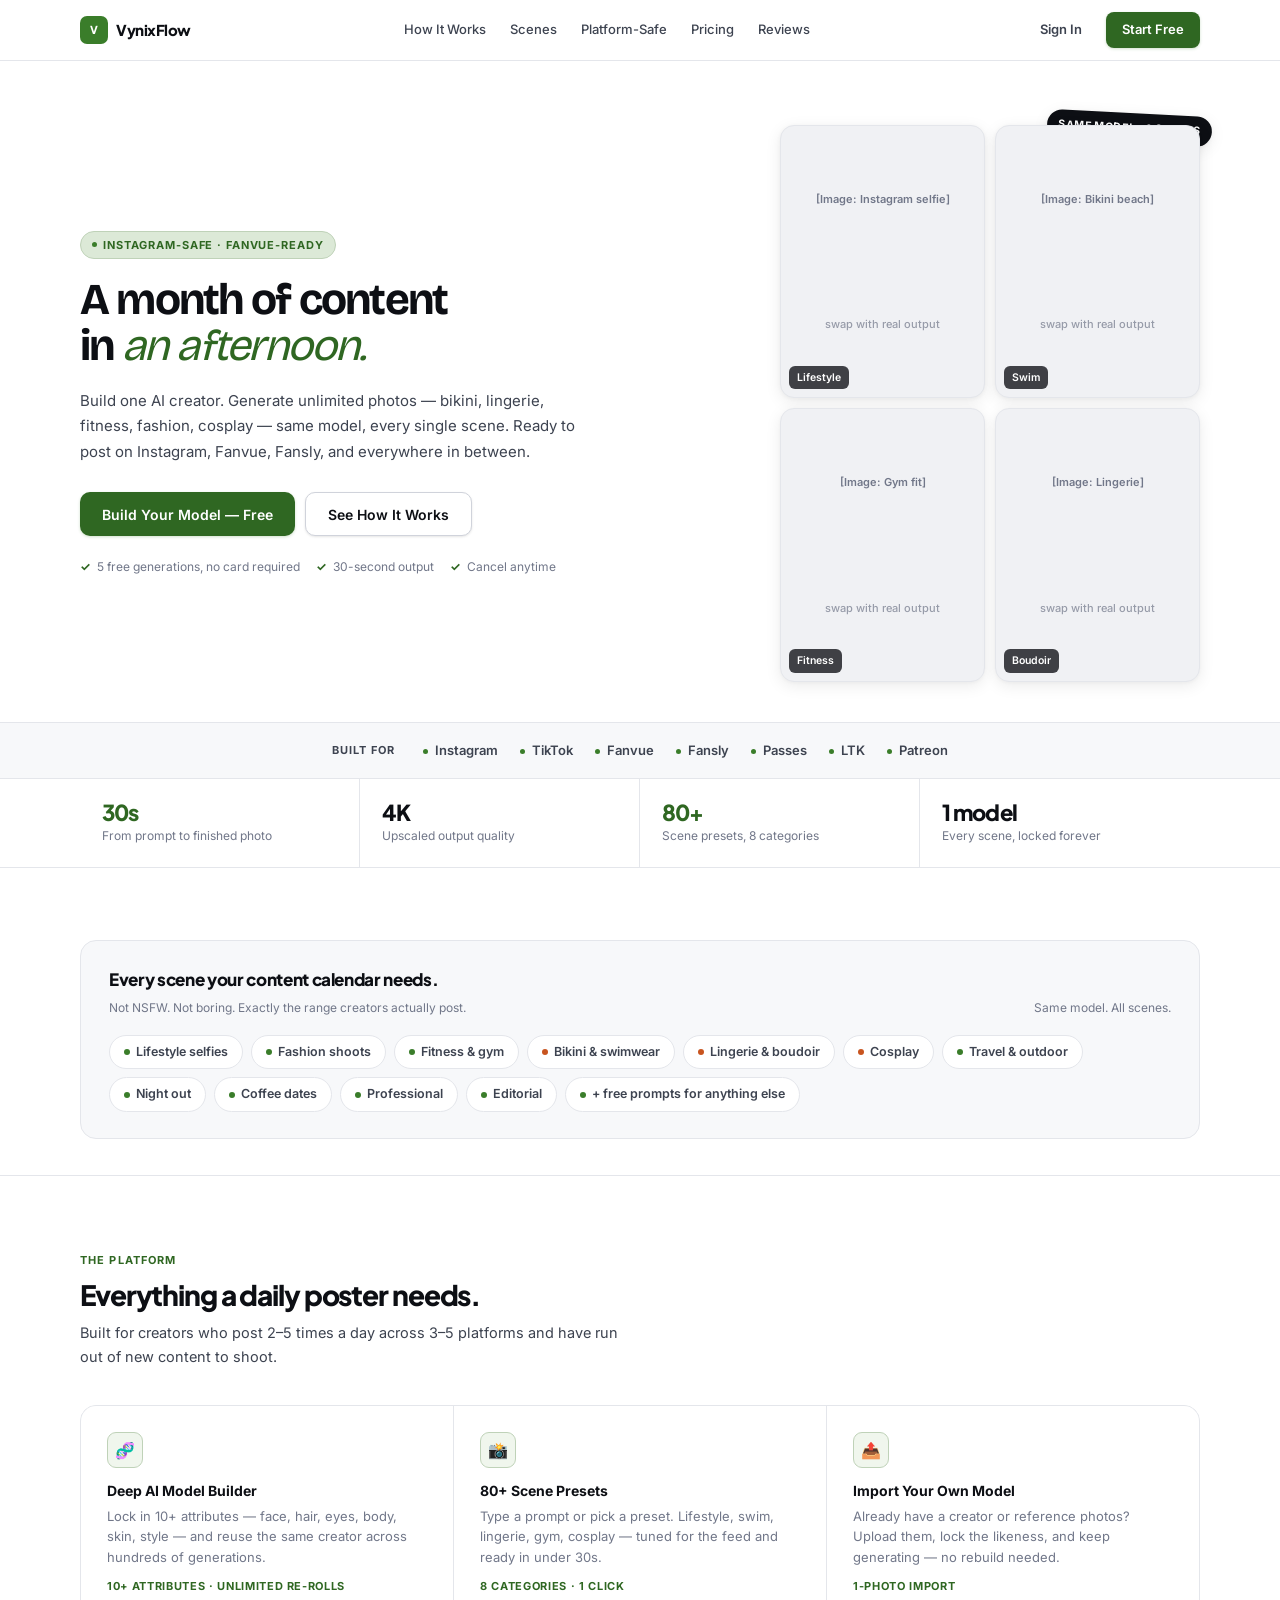
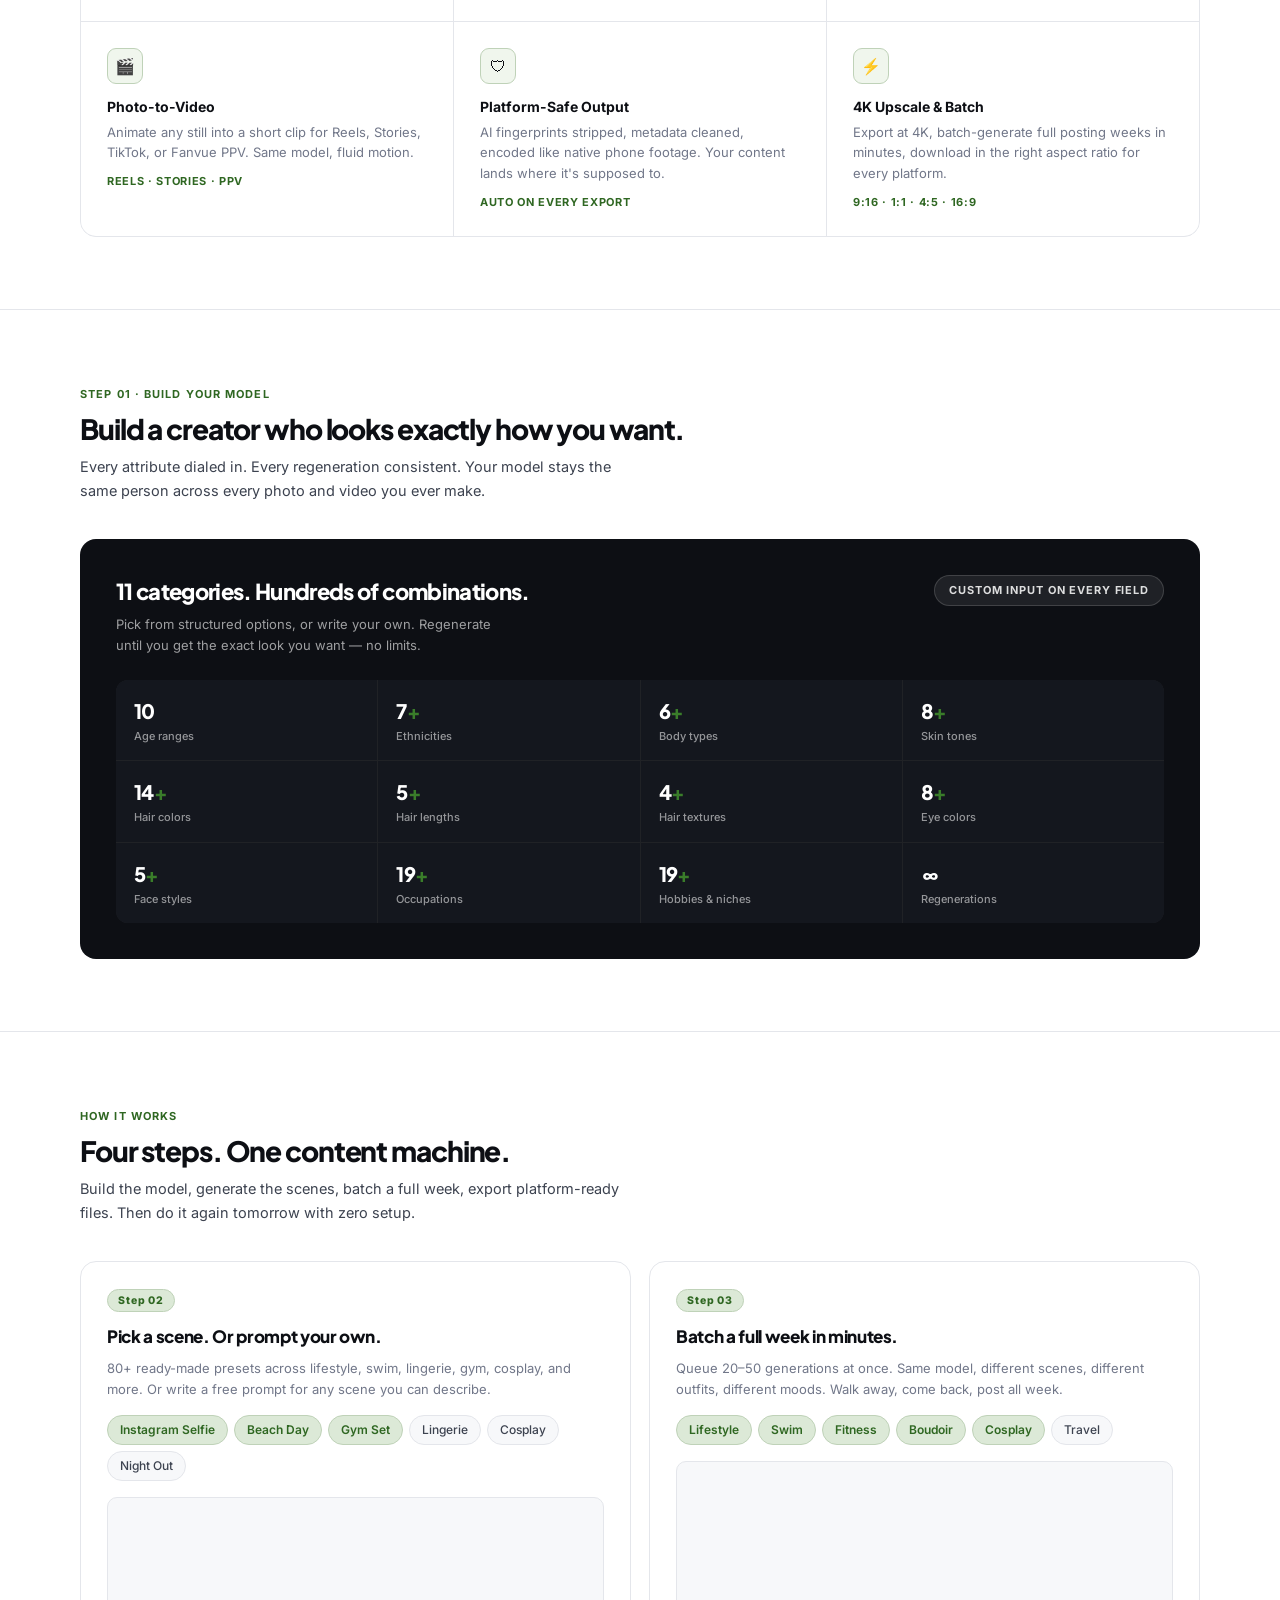
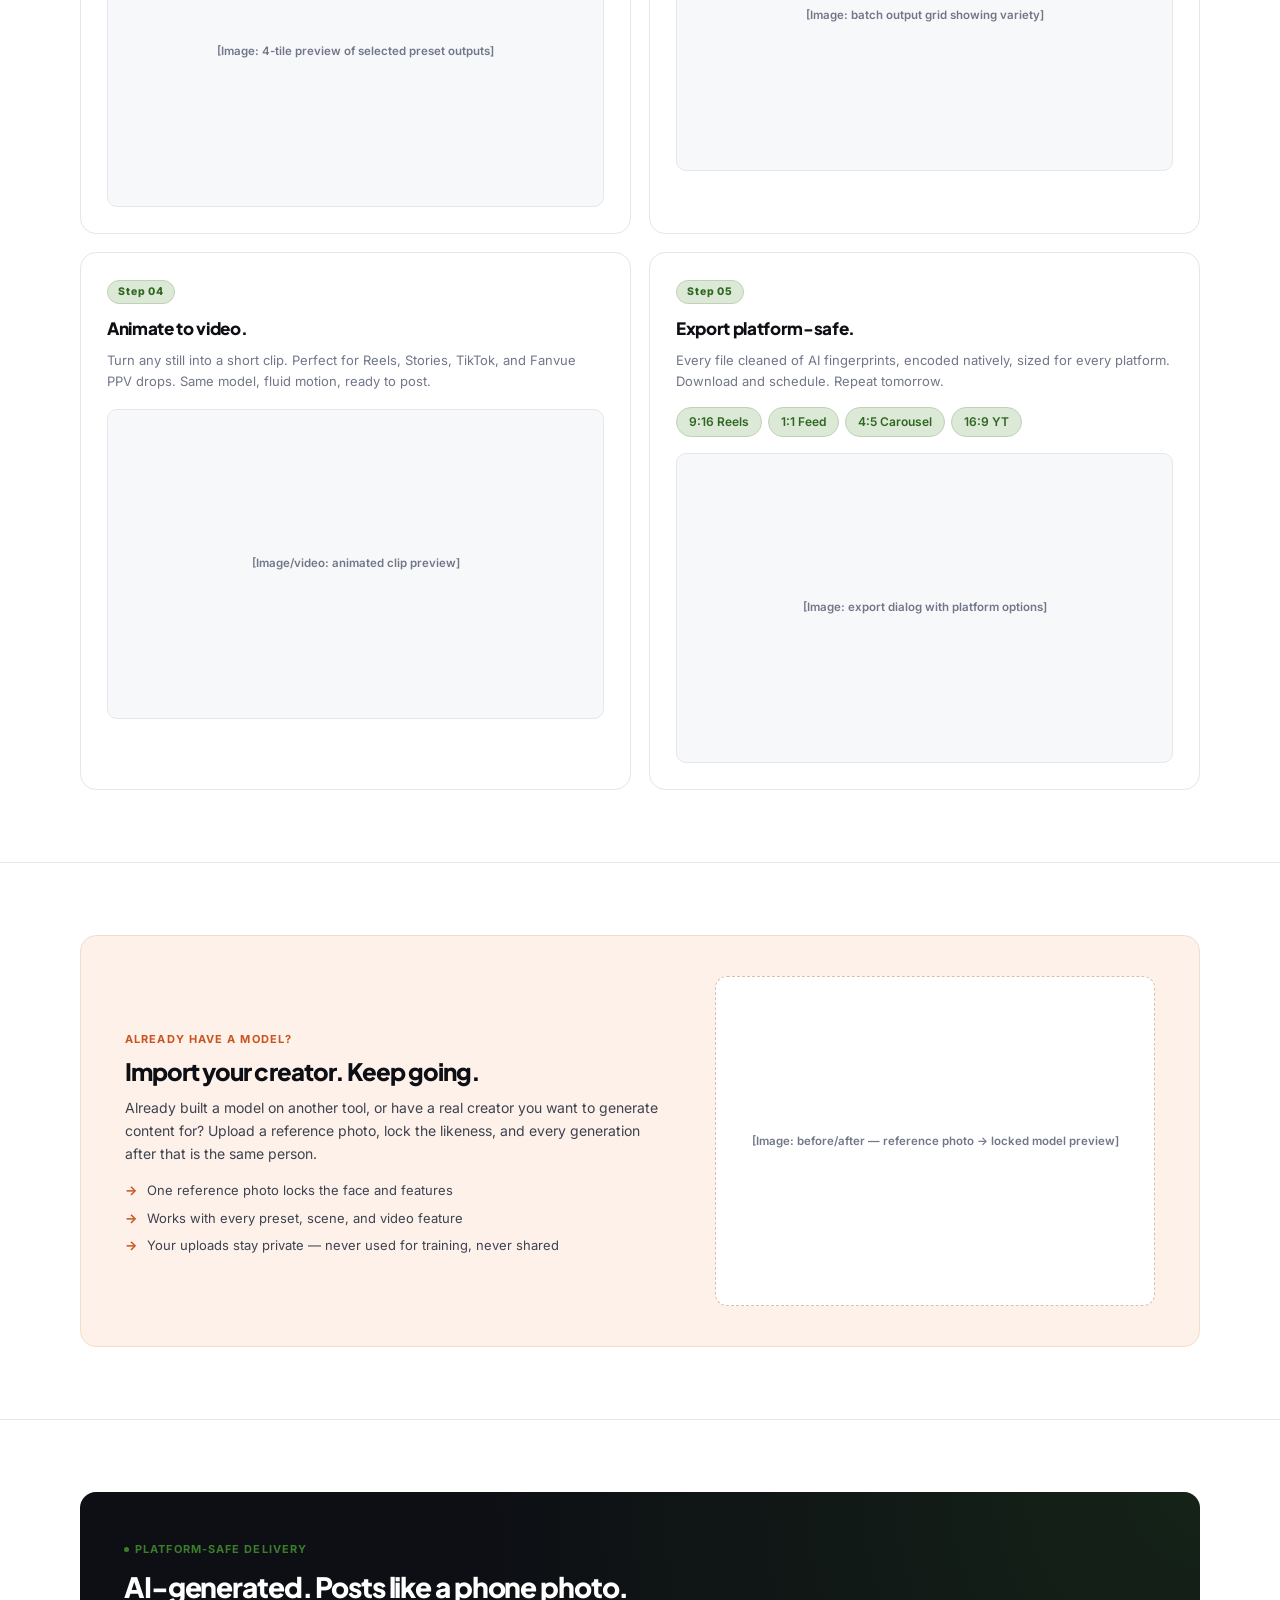
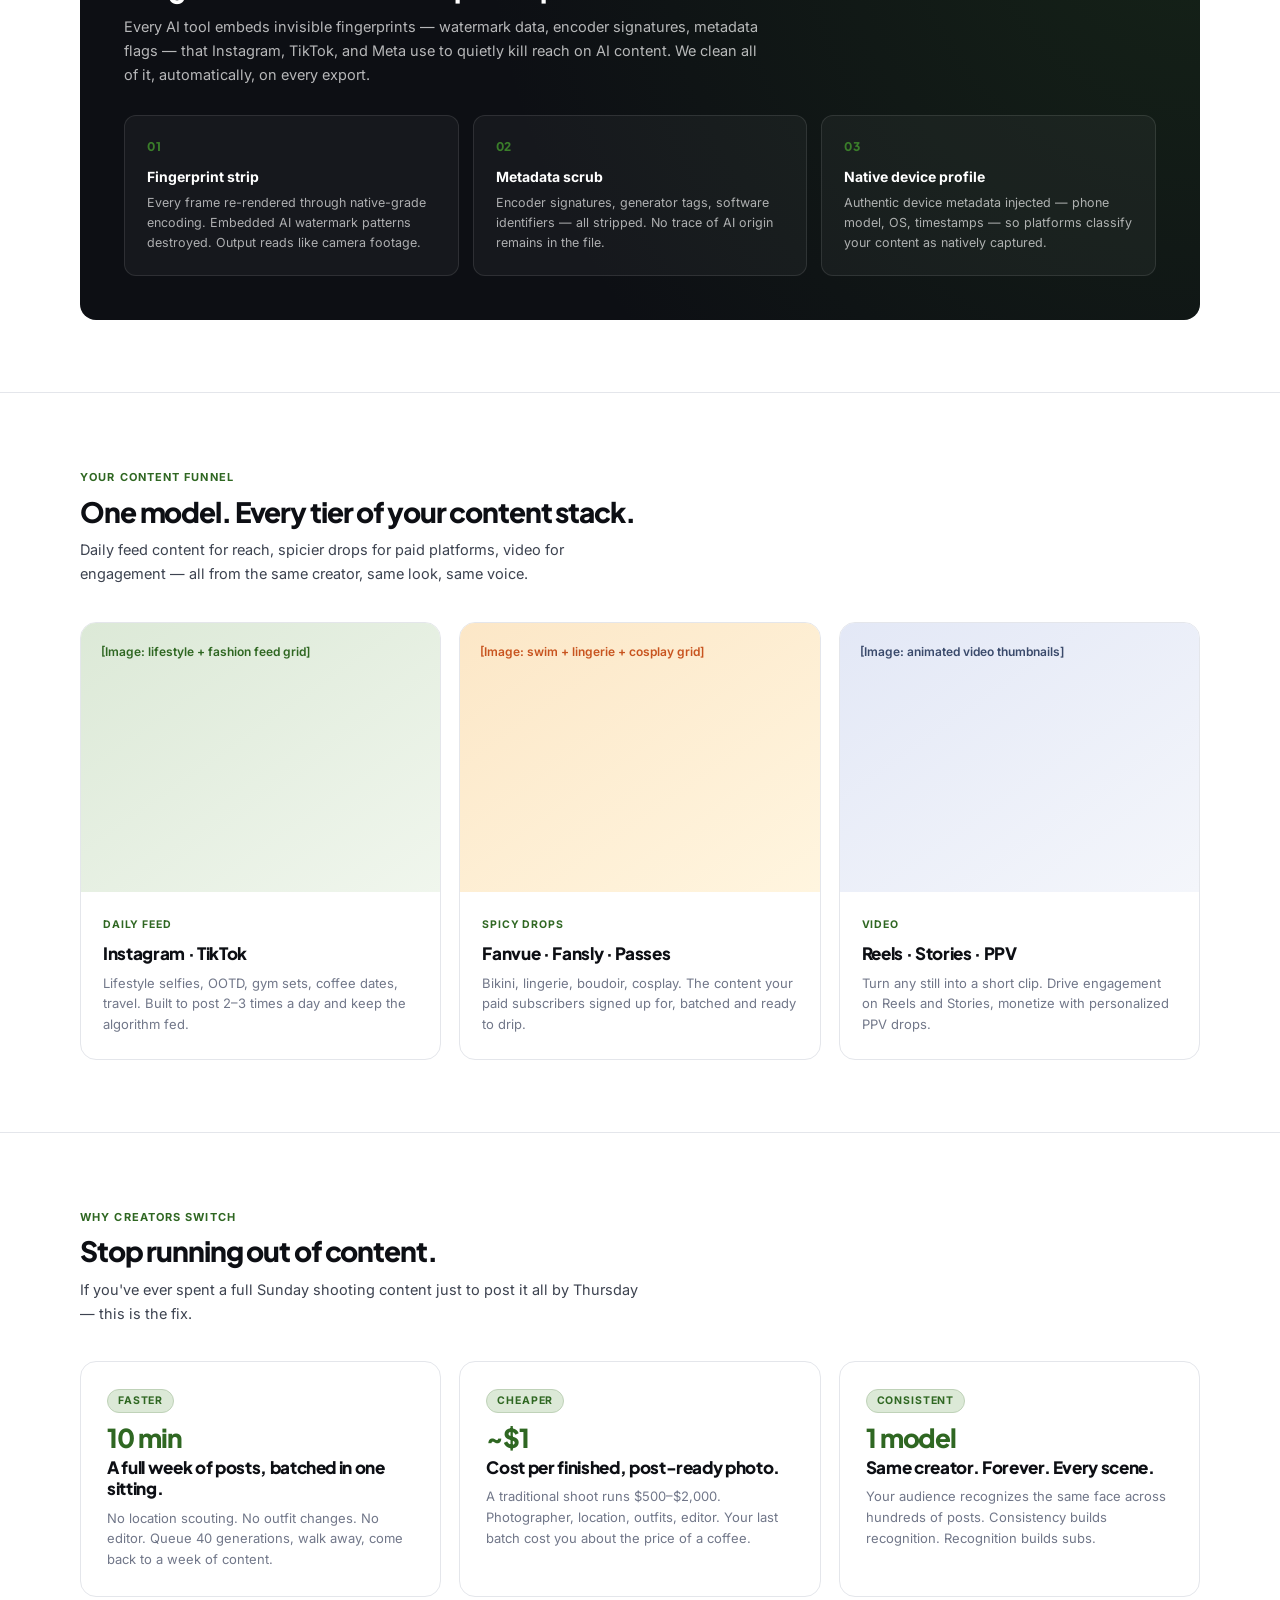
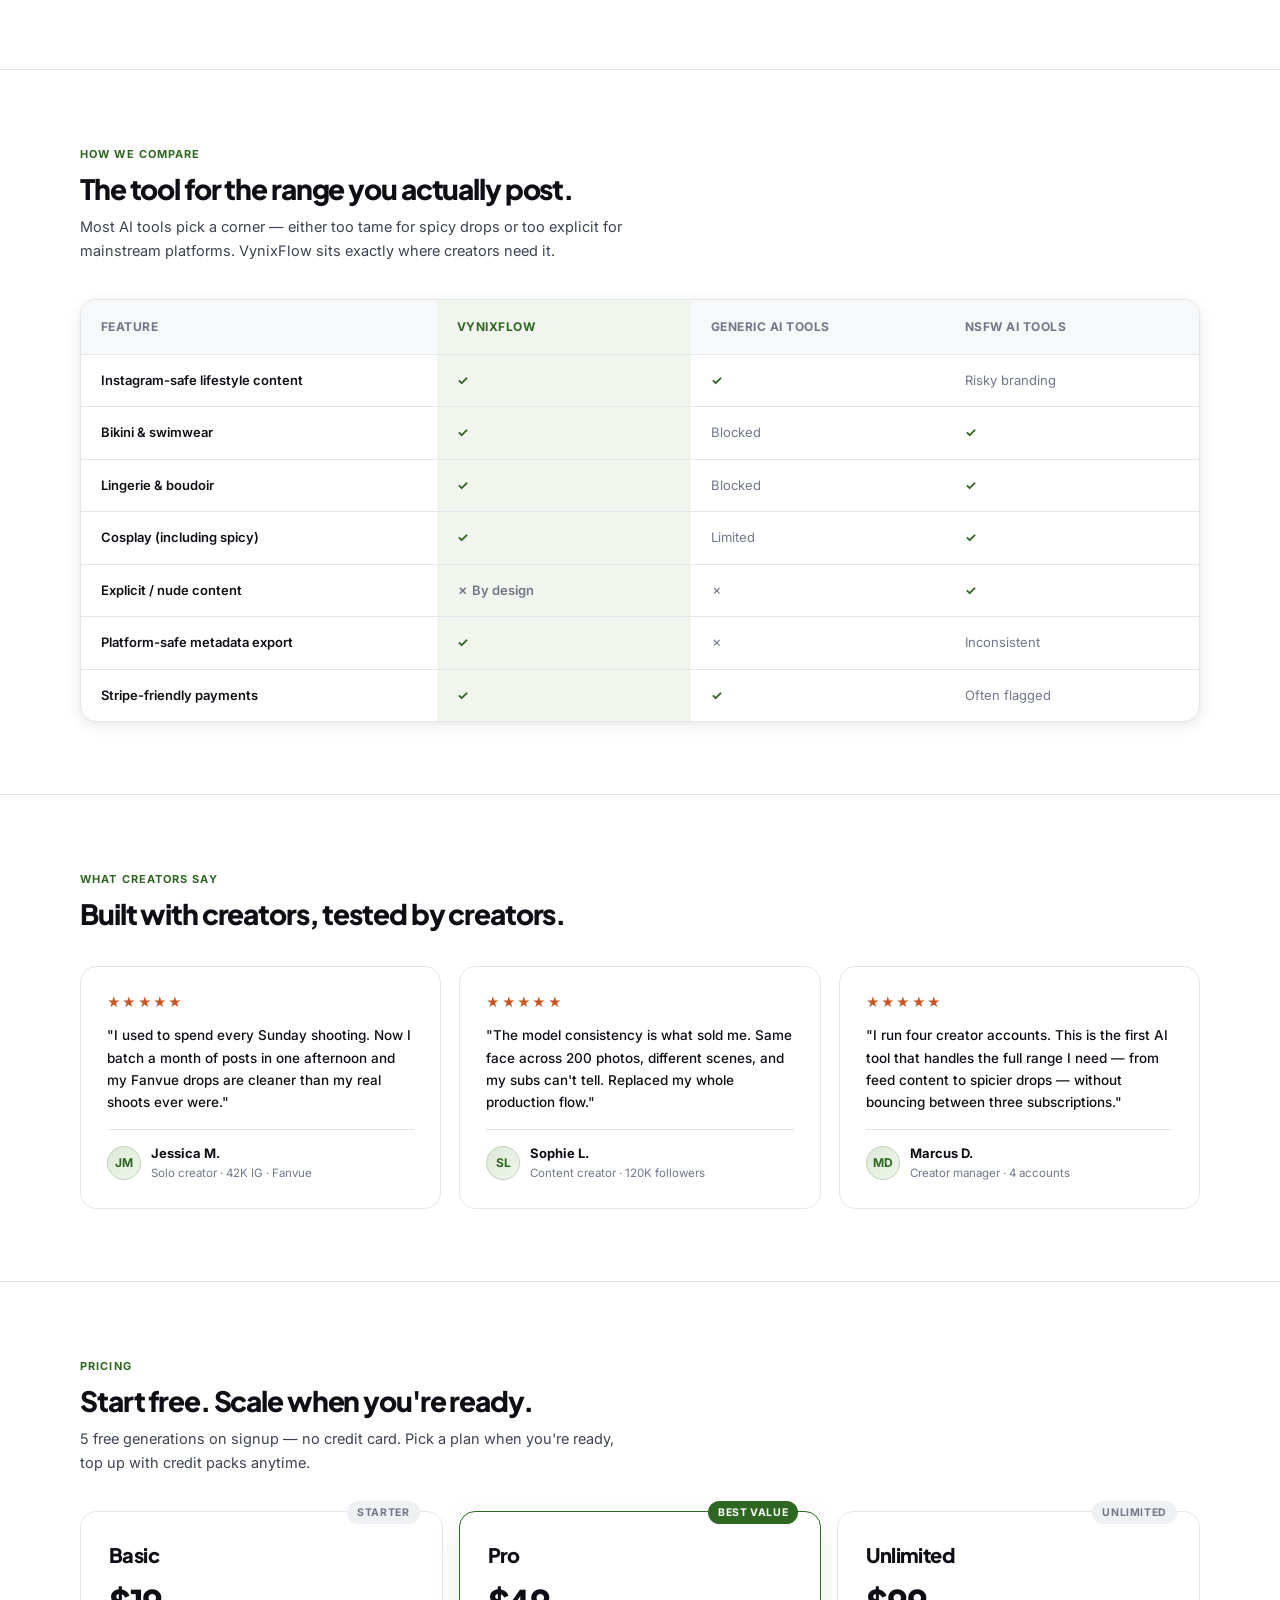
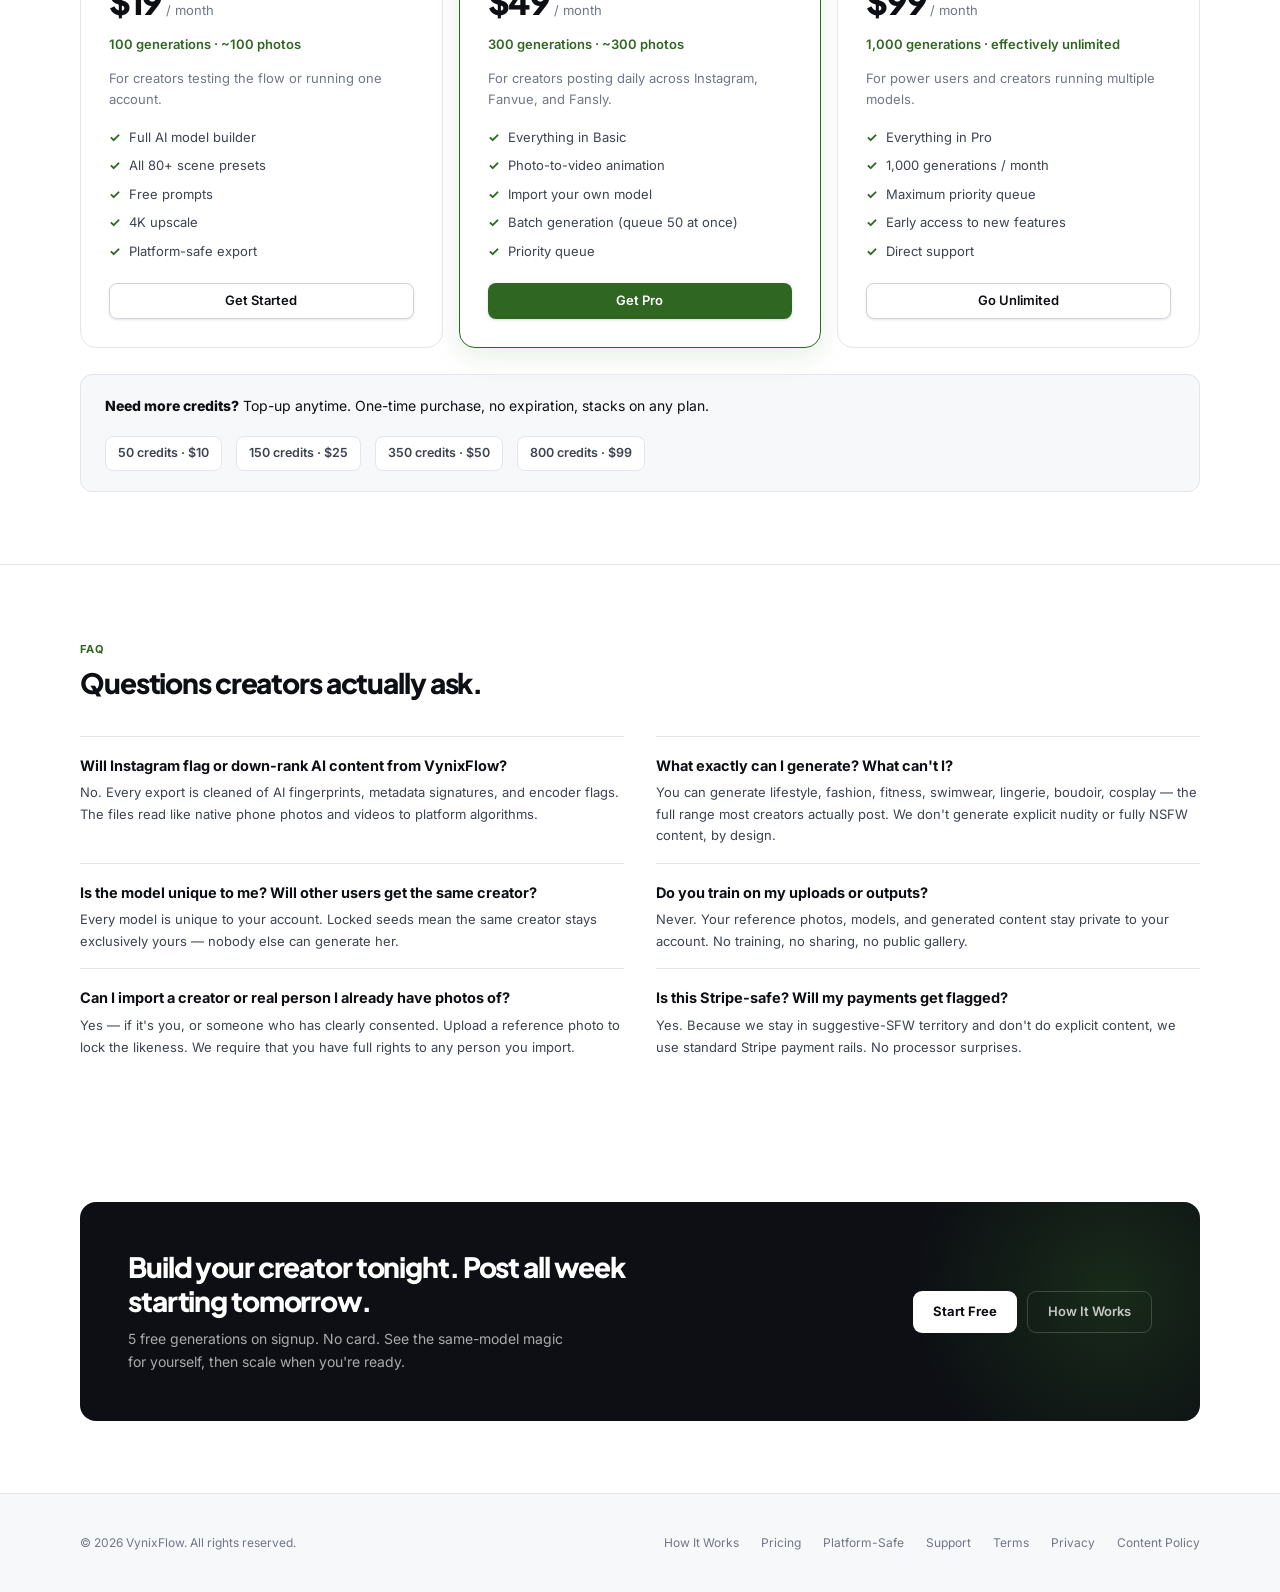
==== index.html @ 5bb1c378 "Replace remote files" ====
<!doctype html>
<html lang="en">
<head>
  <meta charset="UTF-8" />
  <meta name="viewport" content="width=device-width, initial-scale=1.0" />
  <title>VynixFlow | A month of content in an afternoon</title>
  <meta name="description" content="Build one AI creator. Generate unlimited photos — bikini, lingerie, fitness, fashion, cosplay — same model, every scene. Instagram-safe. Fanvue-ready." />
  <link rel="preconnect" href="https://fonts.googleapis.com" />
  <link rel="preconnect" href="https://fonts.gstatic.com" crossorigin />
  <link href="https://fonts.googleapis.com/css2?family=Bricolage+Grotesque:wght@400;500;600;700&family=Inter:wght@400;500;600;700&family=Plus+Jakarta+Sans:wght@700;800&display=swap" rel="stylesheet" />
  <style>
    *, *::before, *::after { box-sizing: border-box; margin: 0; padding: 0; }

    :root {
      --bg: #ffffff;
      --surface: #f7f8fa;
      --surface-2: #f0f1f4;
      --border: #e4e6eb;
      --border-strong: #d0d3db;
      --text: #0d0f14;
      --text-2: #3d4350;
      --text-3: #717789;
      --neon: #3a7d2a;
      --neon-dark: #2f6722;
      --neon-pale: #f0f6ed;
      --neon-mid: #dce9d7;
      --neon-border: #bfd2b8;
      --accent-warm: #c8541f;
      --accent-warm-pale: #fdf1ea;
      --shadow-sm: 0 1px 3px rgba(0,0,0,0.07), 0 1px 2px rgba(0,0,0,0.04);
      --shadow: 0 4px 16px rgba(0,0,0,0.08), 0 1px 4px rgba(0,0,0,0.04);
      --shadow-lg: 0 12px 40px rgba(0,0,0,0.1), 0 2px 8px rgba(0,0,0,0.05);
      --radius: 16px;
      --radius-sm: 10px;
      --t: 0.18s ease;
    }

    html { scroll-behavior: smooth; }
    body { font-family: "Inter", sans-serif; font-size: 14px; line-height: 1.5; color: var(--text); background: var(--bg); overflow-x: hidden; }
    a { color: inherit; text-decoration: none; }
    .container { width: min(1120px, calc(100% - 48px)); margin: 0 auto; }

    /* NAV */
    .nav { position: sticky; top: 0; z-index: 50; background: rgba(255,255,255,0.92); backdrop-filter: blur(14px); border-bottom: 1px solid var(--border); }
    .nav-inner { height: 60px; display: flex; align-items: center; justify-content: space-between; gap: 16px; }
    .brand { display: flex; align-items: center; gap: 8px; font-family: "Plus Jakarta Sans", sans-serif; font-size: 15px; font-weight: 800; letter-spacing: -0.03em; color: var(--text); }
    .brand-icon { width: 28px; height: 28px; border-radius: 7px; background: var(--neon); display: grid; place-items: center; font-size: 11px; font-weight: 800; color: #fff; flex-shrink: 0; }
    .nav-links { display: flex; gap: 24px; list-style: none; font-size: 13px; font-weight: 500; color: var(--text-2); }
    .nav-links a:hover { color: var(--text); }
    .nav-actions { display: flex; gap: 8px; align-items: center; }
    .nav-menu-btn { display: none; width: 40px; height: 40px; border-radius: 8px; border: 1px solid var(--border-strong); background: var(--bg); cursor: pointer; align-items: center; justify-content: center; padding: 0; }
    .nav-menu-btn span { display: block; width: 18px; height: 1.5px; background: var(--text); position: relative; transition: transform var(--t), background var(--t); }
    .nav-menu-btn span::before, .nav-menu-btn span::after { content: ""; position: absolute; left: 0; width: 18px; height: 1.5px; background: var(--text); transition: transform var(--t), top var(--t); }
    .nav-menu-btn span::before { top: -6px; }
    .nav-menu-btn span::after { top: 6px; }
    .nav-menu-btn.open span { background: transparent; }
    .nav-menu-btn.open span::before { top: 0; transform: rotate(45deg); }
    .nav-menu-btn.open span::after { top: 0; transform: rotate(-45deg); }
    .mobile-menu { display: none; position: fixed; inset: 60px 0 0 0; background: var(--bg); z-index: 45; padding: 24px; overflow-y: auto; }
    .mobile-menu.open { display: block; }
    .mobile-menu-links { list-style: none; display: flex; flex-direction: column; gap: 4px; margin-bottom: 20px; }
    .mobile-menu-links a { display: block; padding: 14px 4px; font-size: 16px; font-weight: 600; color: var(--text); border-bottom: 1px solid var(--border); }
    .mobile-menu-cta { display: flex; flex-direction: column; gap: 10px; margin-top: 16px; }
    .mobile-menu-cta .btn { height: 48px; font-size: 14px; }

    /* BUTTONS */
    .btn { display: inline-flex; align-items: center; justify-content: center; gap: 6px; height: 36px; padding: 0 16px; border-radius: 8px; font-size: 13px; font-weight: 600; cursor: pointer; transition: background var(--t), box-shadow var(--t), transform var(--t); border: none; font-family: inherit; }
    .btn-ghost { color: var(--text-2); background: transparent; }
    .btn-ghost:hover { background: var(--surface); color: var(--text); }
    .btn-outline { color: var(--text); background: var(--bg); border: 1px solid var(--border-strong); box-shadow: var(--shadow-sm); }
    .btn-outline:hover { background: var(--surface); }
    .btn-primary { color: #fff; background: var(--neon-dark); box-shadow: 0 1px 3px rgba(58,125,42,0.24); }
    .btn-primary:hover { background: #28581d; transform: translateY(-1px); box-shadow: 0 4px 12px rgba(58,125,42,0.28); }
    .btn-lg { height: 44px; padding: 0 22px; font-size: 14px; border-radius: 10px; }
    .btn-white { height: 42px; padding: 0 20px; border-radius: 9px; background: #fff; color: var(--text); font-size: 13px; font-weight: 700; display: inline-flex; align-items: center; justify-content: center; transition: opacity var(--t), transform var(--t); }
    .btn-white:hover { opacity: 0.9; transform: translateY(-1px); }
    .btn-ghost-white { height: 42px; padding: 0 20px; border-radius: 9px; border: 1px solid rgba(255,255,255,0.18); background: transparent; color: rgba(255,255,255,0.75); font-size: 13px; font-weight: 600; display: inline-flex; align-items: center; justify-content: center; transition: border-color var(--t), color var(--t); }
    .btn-ghost-white:hover { border-color: rgba(255,255,255,0.4); color: #fff; }

    /* HERO */
    .hero { padding: 64px 0 40px; }
    .hero-grid { display: grid; grid-template-columns: 1fr 420px; gap: 56px; align-items: center; }
    .hero-label { display: inline-flex; align-items: center; gap: 6px; padding: 5px 11px; border-radius: 999px; background: var(--neon-mid); border: 1px solid var(--neon-border); color: var(--neon-dark); font-size: 11px; font-weight: 700; letter-spacing: 0.08em; text-transform: uppercase; margin-bottom: 18px; }
    .hero-label::before { content: ""; width: 5px; height: 5px; border-radius: 50%; background: var(--neon); }
    .hero-title { font-family: "Bricolage Grotesque", sans-serif; font-size: 44px; line-height: 1.05; letter-spacing: -0.04em; color: var(--text); margin-bottom: 18px; }
    .hero-title .hero-highlight { color: var(--neon-dark); font-style: italic; font-weight: 400; }
    .hero-sub { font-size: 15px; line-height: 1.7; color: var(--text-2); max-width: 500px; margin-bottom: 28px; }
    .hero-actions { display: flex; gap: 10px; flex-wrap: wrap; margin-bottom: 22px; }
    .hero-microproof { display: flex; align-items: center; gap: 16px; font-size: 12px; color: var(--text-3); flex-wrap: wrap; }
    .hero-microproof-item { display: flex; align-items: center; gap: 6px; }
    .hero-microproof-check { color: var(--neon-dark); font-weight: 700; }

    /* HERO VISUAL — consistency grid placeholder */
    .hero-visual { position: relative; }
    .consistency-grid { display: grid; grid-template-columns: 1fr 1fr; gap: 10px; }
    .consistency-tile { aspect-ratio: 3/4; border-radius: 14px; overflow: hidden; position: relative; background: var(--surface-2); border: 1px solid var(--border); box-shadow: var(--shadow); }
    .consistency-tile img { width: 100%; height: 100%; object-fit: cover; display: block; }
    .consistency-tile .tile-label { position: absolute; bottom: 8px; left: 8px; background: rgba(13,15,20,0.78); color: #fff; font-size: 10.5px; font-weight: 600; padding: 4px 8px; border-radius: 6px; backdrop-filter: blur(6px); }
    .consistency-tile.placeholder { display: grid; place-items: center; color: var(--text-3); font-size: 11px; font-weight: 600; text-align: center; padding: 10px; }
    .consistency-banner { position: absolute; top: -12px; right: -12px; background: var(--text); color: #fff; font-size: 10.5px; font-weight: 700; letter-spacing: 0.06em; text-transform: uppercase; padding: 7px 11px; border-radius: 999px; box-shadow: var(--shadow); transform: rotate(3deg); }

    /* PLATFORM STRIP */
    .platform-strip { background: var(--surface); border-top: 1px solid var(--border); border-bottom: 1px solid var(--border); padding: 18px 0; }
    .platform-strip-inner { display: flex; align-items: center; justify-content: center; gap: 28px; flex-wrap: wrap; font-size: 12px; color: var(--text-3); }
    .platform-strip-label { font-weight: 700; text-transform: uppercase; letter-spacing: 0.1em; color: var(--text-2); font-size: 11px; }
    .platform-strip-items { display: flex; gap: 22px; flex-wrap: wrap; }
    .platform-strip-item { font-weight: 600; color: var(--text-2); font-size: 13px; }
    .platform-strip-item .dot { display: inline-block; width: 5px; height: 5px; border-radius: 50%; background: var(--neon); margin-right: 7px; vertical-align: middle; }

    /* STATS */
    .stats-bar { background: var(--bg); border-bottom: 1px solid var(--border); }
    .stats-row { display: grid; grid-template-columns: repeat(4, 1fr); }
    .stat-item { padding: 22px 22px; border-right: 1px solid var(--border); }
    .stat-item:last-child { border-right: none; }
    .stat-num { font-family: "Plus Jakarta Sans", sans-serif; font-size: 22px; font-weight: 800; letter-spacing: -0.04em; color: var(--text); line-height: 1; }
    .stat-num .accent { color: var(--neon-dark); }
    .stat-label { font-size: 12px; color: var(--text-3); margin-top: 4px; }

    /* SECTIONS */
    .section { padding: 72px 0; }
    hr.rule { border: none; border-top: 1px solid var(--border); }
    .section-label { display: inline-flex; align-items: center; gap: 5px; font-size: 11px; font-weight: 700; letter-spacing: 0.1em; text-transform: uppercase; color: var(--neon-dark); margin-bottom: 10px; }
    .section-title { font-family: "Plus Jakarta Sans", sans-serif; font-size: 28px; font-weight: 800; letter-spacing: -0.04em; color: var(--text); line-height: 1.15; margin-bottom: 10px; }
    .section-sub { font-size: 14.5px; color: var(--text-2); line-height: 1.65; max-width: 560px; }
    .section-head { margin-bottom: 36px; }

    /* SCENE RANGE STRIP */
    .scene-range { background: var(--surface); border-radius: var(--radius); border: 1px solid var(--border); padding: 26px 28px; }
    .scene-range-head { display: flex; justify-content: space-between; align-items: flex-end; margin-bottom: 18px; gap: 20px; flex-wrap: wrap; }
    .scene-range-title { font-family: "Plus Jakarta Sans", sans-serif; font-size: 17px; font-weight: 800; letter-spacing: -0.02em; }
    .scene-range-note { font-size: 12px; color: var(--text-3); }
    .scene-tags { display: flex; flex-wrap: wrap; gap: 8px; }
    .scene-tag { background: var(--bg); border: 1px solid var(--border); border-radius: 999px; padding: 7px 14px; font-size: 12.5px; font-weight: 600; color: var(--text-2); display: inline-flex; align-items: center; gap: 6px; }
    .scene-tag .sdot { width: 6px; height: 6px; border-radius: 50%; background: var(--neon); }
    .scene-tag.warm .sdot { background: var(--accent-warm); }

    /* FEATURES */
    .features-grid { display: grid; grid-template-columns: repeat(3, 1fr); gap: 1px; background: var(--border); border: 1px solid var(--border); border-radius: var(--radius); overflow: hidden; }
    .feat-cell { background: var(--bg); padding: 26px; }
    .feat-icon { width: 36px; height: 36px; border-radius: 9px; background: var(--neon-pale); border: 1px solid var(--neon-border); display: grid; place-items: center; font-size: 16px; margin-bottom: 12px; }
    .feat-title { font-size: 14px; font-weight: 700; color: var(--text); margin-bottom: 5px; }
    .feat-desc { font-size: 13px; color: var(--text-3); line-height: 1.6; }
    .feat-meta { margin-top: 10px; font-size: 11px; font-weight: 700; letter-spacing: 0.06em; text-transform: uppercase; color: var(--neon-dark); }

    /* MODEL BUILDER DEPTH */
    .builder-showcase { background: var(--text); border-radius: var(--radius); padding: 36px; color: #fff; }
    .builder-showcase-head { display: flex; justify-content: space-between; align-items: flex-start; margin-bottom: 24px; gap: 24px; flex-wrap: wrap; }
    .builder-showcase-title { font-family: "Plus Jakarta Sans", sans-serif; font-size: 22px; font-weight: 800; letter-spacing: -0.03em; margin-bottom: 6px; }
    .builder-showcase-sub { font-size: 13px; color: rgba(255,255,255,0.6); max-width: 380px; line-height: 1.6; }
    .builder-meta-pill { background: rgba(255,255,255,0.08); border: 1px solid rgba(255,255,255,0.15); border-radius: 999px; padding: 6px 14px; font-size: 11px; font-weight: 700; letter-spacing: 0.08em; text-transform: uppercase; color: rgba(255,255,255,0.85); flex-shrink: 0; }
    .builder-attrs { display: grid; grid-template-columns: repeat(4, 1fr); gap: 1px; background: rgba(255,255,255,0.08); border-radius: 12px; overflow: hidden; }
    .builder-attr { background: #14171e; padding: 16px 18px; }
    .builder-attr-count { font-family: "Plus Jakarta Sans", sans-serif; font-size: 20px; font-weight: 800; color: #fff; letter-spacing: -0.03em; }
    .builder-attr-count .plus { color: var(--neon); }
    .builder-attr-label { font-size: 11px; color: rgba(255,255,255,0.55); margin-top: 2px; font-weight: 500; }

    /* HOW */
    .how-grid { display: grid; grid-template-columns: 1fr 1fr; gap: 18px; }
    .step-card { background: var(--bg); border: 1px solid var(--border); border-radius: var(--radius); padding: 26px; transition: border-color var(--t), box-shadow var(--t); }
    .step-card:hover { border-color: var(--neon-border); box-shadow: var(--shadow); }
    .step-num { font-size: 10.5px; font-weight: 800; letter-spacing: 0.08em; color: var(--neon-dark); background: var(--neon-mid); border: 1px solid var(--neon-border); border-radius: 999px; padding: 3px 10px; display: inline-block; margin-bottom: 12px; }
    .step-title { font-family: "Plus Jakarta Sans", sans-serif; font-size: 17px; font-weight: 800; letter-spacing: -0.02em; margin-bottom: 8px; }
    .step-desc { font-size: 13px; color: var(--text-3); line-height: 1.65; }
    .step-visual { margin-top: 16px; aspect-ratio: 16/10; border-radius: 10px; background: var(--surface); border: 1px solid var(--border); display: grid; place-items: center; color: var(--text-3); font-size: 11.5px; font-weight: 600; text-align: center; padding: 14px; overflow: hidden; }
    .step-visual img { width: 100%; height: 100%; object-fit: cover; display: block; }

    .chip-row { display: flex; flex-wrap: wrap; gap: 6px; margin-top: 14px; }
    .chip { background: var(--surface); border: 1px solid var(--border); border-radius: 999px; padding: 5px 12px; font-size: 12px; color: var(--text-2); font-weight: 500; }
    .chip.active { background: var(--neon-mid); border-color: var(--neon-border); color: var(--neon-dark); font-weight: 600; }

    /* IMPORT BAND */
    .import-band { display: grid; grid-template-columns: 1fr 440px; gap: 44px; align-items: center; background: var(--accent-warm-pale); border: 1px solid #f1ddcb; border-radius: var(--radius); padding: 40px 44px; }
    .import-label { display: inline-flex; align-items: center; gap: 5px; font-size: 11px; font-weight: 700; letter-spacing: 0.1em; text-transform: uppercase; color: var(--accent-warm); margin-bottom: 10px; }
    .import-title { font-family: "Plus Jakarta Sans", sans-serif; font-size: 24px; font-weight: 800; letter-spacing: -0.04em; line-height: 1.2; margin-bottom: 10px; }
    .import-desc { font-size: 14px; color: var(--text-2); line-height: 1.65; margin-bottom: 16px; }
    .import-points { list-style: none; display: flex; flex-direction: column; gap: 8px; font-size: 13px; color: var(--text-2); }
    .import-points li { display: flex; gap: 10px; align-items: flex-start; }
    .import-points li::before { content: "→"; color: var(--accent-warm); font-weight: 700; }
    .import-visual { aspect-ratio: 4/3; border-radius: 12px; background: #fff; border: 1px dashed #ddbfa5; display: grid; place-items: center; text-align: center; padding: 20px; color: var(--text-3); font-size: 11.5px; font-weight: 600; }

    /* PLATFORM-SAFE / STEALTH EQUIVALENT */
    .stealth-band { background: var(--text); color: #fff; border-radius: var(--radius); padding: 44px; position: relative; overflow: hidden; }
    .stealth-band::before { content: ""; position: absolute; inset: 0; background: radial-gradient(circle at top right, rgba(58,125,42,0.18), transparent 60%); pointer-events: none; }
    .stealth-head { position: relative; max-width: 640px; margin-bottom: 28px; }
    .stealth-label { display: inline-flex; align-items: center; gap: 6px; font-size: 11px; font-weight: 700; letter-spacing: 0.1em; text-transform: uppercase; color: var(--neon); margin-bottom: 12px; }
    .stealth-label::before { content: ""; width: 5px; height: 5px; border-radius: 50%; background: var(--neon); }
    .stealth-title { font-family: "Plus Jakarta Sans", sans-serif; font-size: 28px; font-weight: 800; letter-spacing: -0.04em; line-height: 1.2; margin-bottom: 12px; }
    .stealth-sub { font-size: 14.5px; color: rgba(255,255,255,0.7); line-height: 1.65; }
    .stealth-grid { position: relative; display: grid; grid-template-columns: repeat(3, 1fr); gap: 14px; }
    .stealth-card { background: rgba(255,255,255,0.04); border: 1px solid rgba(255,255,255,0.1); border-radius: 12px; padding: 22px; }
    .stealth-card-num { font-family: "Plus Jakarta Sans", sans-serif; font-size: 12px; font-weight: 800; letter-spacing: 0.06em; color: var(--neon); margin-bottom: 10px; }
    .stealth-card-title { font-size: 14px; font-weight: 700; margin-bottom: 6px; color: #fff; }
    .stealth-card-desc { font-size: 12.5px; color: rgba(255,255,255,0.65); line-height: 1.6; }

    /* CONTENT MODES */
    .modes-grid { display: grid; grid-template-columns: repeat(3, 1fr); gap: 18px; }
    .mode-card { background: var(--bg); border: 1px solid var(--border); border-radius: var(--radius); overflow: hidden; transition: transform var(--t), box-shadow var(--t); }
    .mode-card:hover { transform: translateY(-3px); box-shadow: var(--shadow-lg); }
    .mode-visual { aspect-ratio: 4/3; background: var(--surface-2); position: relative; overflow: hidden; }
    .mode-visual img { width: 100%; height: 100%; object-fit: cover; display: block; }
    .mode-body { padding: 20px 22px 24px; }
    .mode-tag { display: inline-block; font-size: 10.5px; font-weight: 700; letter-spacing: 0.08em; text-transform: uppercase; color: var(--neon-dark); margin-bottom: 8px; }
    .mode-title { font-family: "Plus Jakarta Sans", sans-serif; font-size: 17px; font-weight: 800; letter-spacing: -0.02em; margin-bottom: 6px; }
    .mode-desc { font-size: 13px; color: var(--text-3); line-height: 1.6; }

    /* WHY */
    .why-grid { display: grid; grid-template-columns: repeat(3, 1fr); gap: 18px; }
    .why-card { background: var(--bg); border: 1px solid var(--border); border-radius: var(--radius); padding: 26px; }
    .why-tag { display: inline-block; font-size: 10.5px; font-weight: 700; letter-spacing: 0.08em; text-transform: uppercase; color: var(--neon-dark); background: var(--neon-mid); border: 1px solid var(--neon-border); border-radius: 999px; padding: 3px 10px; margin-bottom: 12px; }
    .why-title { font-family: "Plus Jakarta Sans", sans-serif; font-size: 17px; font-weight: 800; letter-spacing: -0.02em; line-height: 1.25; margin-bottom: 8px; }
    .why-metric { font-family: "Plus Jakarta Sans", sans-serif; font-size: 26px; font-weight: 800; color: var(--neon-dark); letter-spacing: -0.04em; margin-bottom: 6px; line-height: 1; }
    .why-desc { font-size: 13px; color: var(--text-3); line-height: 1.6; }

    /* COMPARISON */
    .compare-table { background: var(--bg); border: 1px solid var(--border); border-radius: var(--radius); overflow: hidden; box-shadow: var(--shadow); }
    .compare-head { display: grid; grid-template-columns: 1.4fr 1fr 1fr 1fr; background: var(--surface); border-bottom: 1px solid var(--border); }
    .compare-head > div { padding: 18px 20px; font-size: 12px; font-weight: 700; letter-spacing: 0.04em; text-transform: uppercase; color: var(--text-3); }
    .compare-head > div.you { color: var(--neon-dark); background: var(--neon-pale); }
    .compare-row { display: grid; grid-template-columns: 1.4fr 1fr 1fr 1fr; border-bottom: 1px solid var(--border); }
    .compare-row:last-child { border-bottom: none; }
    .compare-row > div { padding: 16px 20px; font-size: 13px; color: var(--text-2); display: flex; align-items: center; }
    .compare-row > div.you { background: var(--neon-pale); color: var(--neon-dark); font-weight: 600; }
    .compare-row > div.label { font-weight: 600; color: var(--text); }
    .check-yes { color: var(--neon-dark); font-weight: 700; }
    .check-no { color: var(--text-3); }

    /* REVIEWS */
    .reviews-grid { display: grid; grid-template-columns: repeat(3, 1fr); gap: 18px; }
    .review-card { background: var(--bg); border: 1px solid var(--border); border-radius: var(--radius); padding: 26px; }
    .review-stars { color: var(--accent-warm); font-size: 13px; letter-spacing: 0.1em; margin-bottom: 12px; }
    .review-text { font-size: 13.5px; color: var(--text); line-height: 1.65; margin-bottom: 16px; font-weight: 500; }
    .review-meta { display: flex; align-items: center; gap: 10px; padding-top: 14px; border-top: 1px solid var(--border); }
    .review-avatar { width: 34px; height: 34px; border-radius: 50%; background: linear-gradient(135deg, var(--neon-mid), var(--neon-pale)); border: 1px solid var(--neon-border); display: grid; place-items: center; font-weight: 700; color: var(--neon-dark); font-size: 12px; flex-shrink: 0; }
    .review-author { font-size: 13px; font-weight: 700; color: var(--text); }
    .review-role { font-size: 11.5px; color: var(--text-3); margin-top: 1px; }

    /* PRICING */
    .pricing-grid { display: grid; grid-template-columns: repeat(3, 1fr); gap: 16px; }
    .plan { background: var(--bg); border: 1px solid var(--border); border-radius: var(--radius); padding: 28px; display: flex; flex-direction: column; position: relative; }
    .plan.featured { border-color: var(--neon-dark); box-shadow: 0 8px 28px rgba(58,125,42,0.12); }
    .plan-tier { position: absolute; top: -11px; right: 22px; background: var(--neon-dark); color: #fff; font-size: 10.5px; font-weight: 700; letter-spacing: 0.06em; text-transform: uppercase; padding: 4px 10px; border-radius: 999px; }
    .plan:not(.featured) .plan-tier { background: var(--surface-2); color: var(--text-3); }
    .plan-name { font-family: "Plus Jakarta Sans", sans-serif; font-size: 20px; font-weight: 800; letter-spacing: -0.03em; margin-bottom: 6px; }
    .plan-price { margin-bottom: 8px; }
    .plan-price strong { font-family: "Plus Jakarta Sans", sans-serif; font-size: 34px; font-weight: 800; letter-spacing: -0.04em; color: var(--text); }
    .plan-price span { font-size: 13px; color: var(--text-3); margin-left: 4px; }
    .plan-volume { font-size: 13px; color: var(--neon-dark); font-weight: 600; margin-bottom: 14px; }
    .plan-copy { font-size: 13px; color: var(--text-3); line-height: 1.6; margin-bottom: 18px; }
    .plan-list { list-style: none; display: flex; flex-direction: column; gap: 9px; margin-bottom: 22px; flex-grow: 1; }
    .plan-list li { font-size: 13px; color: var(--text-2); display: flex; gap: 9px; align-items: flex-start; }
    .plan-list li::before { content: "✓"; color: var(--neon-dark); font-weight: 700; flex-shrink: 0; }

    .topup-band { margin-top: 26px; background: var(--surface); border: 1px solid var(--border); border-radius: 12px; padding: 20px 24px; display: flex; align-items: center; justify-content: space-between; gap: 20px; flex-wrap: wrap; }
    .topup-band-text strong { font-weight: 800; }
    .topup-options { display: flex; gap: 14px; font-size: 12.5px; color: var(--text-2); font-weight: 600; flex-wrap: wrap; }
    .topup-option { background: var(--bg); border: 1px solid var(--border); border-radius: 8px; padding: 7px 12px; }

    /* FAQ */
    .faq-grid { display: grid; grid-template-columns: 1fr 1fr; gap: 16px 32px; }
    .faq-item { border-top: 1px solid var(--border); padding-top: 18px; }
    .faq-q { font-size: 14.5px; font-weight: 700; color: var(--text); margin-bottom: 6px; }
    .faq-a { font-size: 13px; color: var(--text-2); line-height: 1.65; }

    /* CTA */
    .cta-band { background: var(--text); color: #fff; border-radius: var(--radius); padding: 48px; display: grid; grid-template-columns: 1.5fr 1fr; gap: 32px; align-items: center; position: relative; overflow: hidden; }
    .cta-band::before { content: ""; position: absolute; top: -50%; right: -10%; width: 400px; height: 400px; background: radial-gradient(circle, rgba(58,125,42,0.25), transparent 70%); pointer-events: none; }
    .cta-title { font-family: "Plus Jakarta Sans", sans-serif; font-size: 28px; font-weight: 800; letter-spacing: -0.04em; line-height: 1.2; margin-bottom: 10px; position: relative; }
    .cta-sub { font-size: 14px; color: rgba(255,255,255,0.65); line-height: 1.65; max-width: 440px; position: relative; }
    .cta-actions { display: flex; gap: 10px; justify-content: flex-end; flex-wrap: wrap; position: relative; }

    /* FOOTER */
    .footer { padding: 40px 0; border-top: 1px solid var(--border); background: var(--surface); font-size: 12px; color: var(--text-3); }
    .footer-inner { display: flex; justify-content: space-between; align-items: center; gap: 24px; flex-wrap: wrap; }
    .footer-links { display: flex; gap: 22px; flex-wrap: wrap; }
    .footer-links a:hover { color: var(--text); }

    /* ================================================
       RESPONSIVE — TABLET (<= 900px)
       ================================================ */
    @media (max-width: 900px) {
      .container { width: min(1120px, calc(100% - 32px)); }

      /* NAV — switch to mobile menu */
      .nav-links { display: none; }
      .nav-actions .btn-ghost { display: none; }
      .nav-menu-btn { display: flex; }

      /* HERO */
      .hero { padding: 40px 0 32px; }
      .hero-grid { grid-template-columns: 1fr; gap: 32px; }
      .hero-title { font-size: 36px; line-height: 1.06; }
      .hero-title br { display: none; }
      .hero-sub { font-size: 15px; max-width: 100%; margin-bottom: 22px; }
      .hero-actions { flex-direction: column; width: 100%; gap: 8px; }
      .hero-actions .btn { width: 100%; height: 52px; font-size: 15px; }
      .hero-microproof { flex-direction: column; align-items: flex-start; gap: 8px; }
      .consistency-banner { top: -8px; right: 8px; font-size: 10px; padding: 6px 10px; }

      /* STATS */
      .stats-row { grid-template-columns: repeat(2, 1fr); }
      .stat-item { padding: 18px 16px; border-right: none; border-bottom: 1px solid var(--border); }
      .stat-item:nth-child(odd) { border-right: 1px solid var(--border); }
      .stat-item:nth-child(3), .stat-item:nth-child(4) { border-bottom: none; }
      .stat-num { font-size: 20px; }
      .stat-label { font-size: 11.5px; }

      /* SECTION BASE */
      .section { padding: 56px 0; }
      .section-title { font-size: 26px; }
      .section-sub { font-size: 14px; }
      .section-head { margin-bottom: 28px; }

      /* SCENE RANGE */
      .scene-range { padding: 22px 20px; }
      .scene-range-head { flex-direction: column; align-items: flex-start; gap: 4px; margin-bottom: 14px; }
      .scene-range-title { font-size: 16px; }
      .scene-tag { font-size: 12px; padding: 6px 12px; }

      /* FEATURES */
      .features-grid { grid-template-columns: 1fr 1fr; }
      .feat-cell { padding: 22px 20px; }

      /* MODEL BUILDER */
      .builder-showcase { padding: 28px 22px; }
      .builder-showcase-head { flex-direction: column; gap: 14px; margin-bottom: 20px; }
      .builder-showcase-title { font-size: 20px; }
      .builder-showcase-sub { font-size: 13px; }
      .builder-attrs { grid-template-columns: repeat(3, 1fr); }
      .builder-attr { padding: 14px 14px; }
      .builder-attr-count { font-size: 18px; }

      /* HOW */
      .how-grid { grid-template-columns: 1fr; gap: 14px; }
      .step-card { padding: 22px 20px; }
      .step-title { font-size: 16px; }

      /* IMPORT BAND */
      .import-band { grid-template-columns: 1fr; gap: 28px; padding: 32px 26px; }
      .import-title { font-size: 22px; }

      /* STEALTH */
      .stealth-band { padding: 32px 26px; }
      .stealth-title { font-size: 24px; }
      .stealth-sub { font-size: 14px; }
      .stealth-grid { grid-template-columns: 1fr; gap: 10px; }
      .stealth-card { padding: 20px; }

      /* MODES */
      .modes-grid { grid-template-columns: 1fr; gap: 14px; }

      /* WHY */
      .why-grid { grid-template-columns: 1fr; gap: 14px; }
      .why-card { padding: 24px 22px; }
      .why-metric { font-size: 24px; }

      /* COMPARISON — convert to stacked card layout */
      .compare-table { border: none; background: transparent; box-shadow: none; }
      .compare-head { display: none; }
      .compare-row { grid-template-columns: 1fr; border: 1px solid var(--border); border-radius: 12px; margin-bottom: 10px; overflow: hidden; background: var(--bg); }
      .compare-row > div { padding: 12px 16px; border-bottom: 1px solid var(--border); display: flex; justify-content: space-between; align-items: center; font-size: 13px; }
      .compare-row > div:last-child { border-bottom: none; }
      .compare-row > div.label { background: var(--surface); font-weight: 700; color: var(--text); padding: 12px 16px; }
      .compare-row > div.label::after { display: none; }
      .compare-row > div:not(.label)::before { content: attr(data-label); font-size: 11px; text-transform: uppercase; letter-spacing: 0.05em; color: var(--text-3); font-weight: 600; }
      .compare-row > div.you { background: var(--neon-pale); }
      .compare-row > div.you::before { color: var(--neon-dark); }

      /* REVIEWS */
      .reviews-grid { grid-template-columns: 1fr; gap: 14px; }
      .review-card { padding: 22px 20px; }

      /* PRICING */
      .pricing-grid { grid-template-columns: 1fr; gap: 14px; }
      .plan { padding: 24px 22px; }
      .plan-price strong { font-size: 30px; }
      .topup-band { flex-direction: column; align-items: flex-start; padding: 18px 20px; }
      .topup-options { width: 100%; }
      .topup-option { flex: 1; min-width: 0; text-align: center; font-size: 11.5px; padding: 8px 6px; }

      /* FAQ */
      .faq-grid { grid-template-columns: 1fr; gap: 4px; }
      .faq-item { padding: 18px 0 4px; }
      .faq-q { font-size: 14px; }

      /* CTA */
      .cta-band { grid-template-columns: 1fr; padding: 32px 26px; gap: 20px; }
      .cta-title { font-size: 24px; }
      .cta-actions { justify-content: flex-start; }
      .cta-actions a { flex: 1; text-align: center; }

      /* FOOTER */
      .footer-inner { flex-direction: column; align-items: flex-start; gap: 16px; }
      .footer-links { gap: 16px 18px; }
    }

    /* ================================================
       RESPONSIVE — MOBILE (<= 600px)
       ================================================ */
    @media (max-width: 600px) {
      .container { width: min(1120px, calc(100% - 28px)); }
      body { font-size: 14.5px; }

      /* HERO */
      .hero { padding: 32px 0 28px; }
      .hero-title { font-size: 32px; letter-spacing: -0.035em; }
      .hero-label { font-size: 10.5px; padding: 5px 10px; margin-bottom: 16px; }
      .hero-grid { gap: 28px; }
      .consistency-grid { gap: 8px; }
      .consistency-tile .tile-label { font-size: 9.5px; padding: 3px 7px; }
      .hero-actions .btn { height: 50px; }

      /* PLATFORM STRIP — make it horizontally scrollable on mobile */
      .platform-strip { padding: 14px 0; overflow: hidden; }
      .platform-strip-inner { flex-direction: column; align-items: flex-start; gap: 10px; padding: 0 14px; }
      .platform-strip-label { padding-left: 14px; }
      .platform-strip-items { flex-wrap: nowrap; overflow-x: auto; width: 100%; padding: 0 14px 4px; gap: 14px; scrollbar-width: none; }
      .platform-strip-items::-webkit-scrollbar { display: none; }
      .platform-strip-item { white-space: nowrap; font-size: 12.5px; flex-shrink: 0; }

      /* SECTION */
      .section { padding: 48px 0; }
      .section-title { font-size: 24px; line-height: 1.18; }
      .section-sub { font-size: 13.5px; }
      .section-label { font-size: 10.5px; }

      /* STATS — 2x2 with tighter grid */
      .stat-num { font-size: 18px; }
      .stat-item { padding: 16px 14px; }

      /* SCENE RANGE */
      .scene-range { padding: 20px 18px; border-radius: 14px; }
      .scene-tags { gap: 6px; }
      .scene-tag { font-size: 11.5px; padding: 5px 10px; }

      /* FEATURES — 1 col on small mobile */
      .features-grid { grid-template-columns: 1fr; }
      .feat-cell { padding: 20px 18px; }
      .feat-title { font-size: 14.5px; }
      .feat-desc { font-size: 13px; }

      /* MODEL BUILDER — 2x6 on mobile */
      .builder-showcase { padding: 24px 18px; border-radius: 14px; }
      .builder-attrs { grid-template-columns: repeat(2, 1fr); }
      .builder-attr { padding: 12px 12px; }
      .builder-attr-count { font-size: 17px; }
      .builder-attr-label { font-size: 10.5px; }

      /* HOW */
      .step-card { padding: 20px 18px; border-radius: 14px; }
      .step-title { font-size: 15.5px; }
      .step-desc { font-size: 13px; }
      .step-visual { aspect-ratio: 16/11; }

      /* IMPORT */
      .import-band { padding: 28px 22px; border-radius: 14px; }
      .import-title { font-size: 20px; }
      .import-desc { font-size: 13.5px; }

      /* STEALTH */
      .stealth-band { padding: 28px 22px; border-radius: 14px; }
      .stealth-title { font-size: 22px; }
      .stealth-sub { font-size: 13.5px; }
      .stealth-card { padding: 18px 16px; }

      /* MODES */
      .mode-body { padding: 18px 18px 22px; }
      .mode-title { font-size: 16px; }

      /* WHY */
      .why-card { padding: 22px 18px; border-radius: 14px; }
      .why-title { font-size: 15.5px; }
      .why-metric { font-size: 22px; }
      .why-desc { font-size: 13px; }

      /* COMPARISON — further tighten */
      .compare-row > div { padding: 11px 14px; font-size: 12.5px; }
      .compare-row > div.label { padding: 11px 14px; font-size: 13px; }
      .compare-row > div:not(.label)::before { font-size: 10.5px; }

      /* REVIEWS */
      .review-text { font-size: 13.5px; }
      .review-avatar { width: 32px; height: 32px; font-size: 11px; }
      .review-author { font-size: 12.5px; }
      .review-role { font-size: 11px; }

      /* PRICING */
      .plan { padding: 22px 20px; border-radius: 14px; }
      .plan-name { font-size: 18px; }
      .plan-price strong { font-size: 28px; }
      .plan-list li { font-size: 12.5px; }
      .topup-options { flex-direction: column; gap: 8px; }
      .topup-option { width: 100%; }

      /* FAQ */
      .faq-q { font-size: 13.5px; }
      .faq-a { font-size: 13px; }

      /* CTA */
      .cta-band { padding: 28px 22px; border-radius: 14px; }
      .cta-title { font-size: 22px; }
      .cta-sub { font-size: 13.5px; }
      .cta-actions { flex-direction: column; width: 100%; }
      .cta-actions a { width: 100%; height: 48px; }

      /* FOOTER */
      .footer { padding: 32px 0; }
      .footer-links { font-size: 12px; }
    }

    /* ================================================
       RESPONSIVE — SMALL MOBILE (<= 380px)
       ================================================ */
    @media (max-width: 380px) {
      .hero-title { font-size: 28px; }
      .section-title { font-size: 22px; }
      .stat-num { font-size: 17px; }
      .builder-attr-count { font-size: 16px; }
    }
  </style>
</head>
<body>

  <!-- NAV -->
  <header class="nav">
    <div class="container nav-inner">
      <a class="brand" href="#">
        <span class="brand-icon">V</span>
        VynixFlow
      </a>
      <nav>
        <ul class="nav-links">
          <li><a href="#how">How It Works</a></li>
          <li><a href="#modes">Scenes</a></li>
          <li><a href="#stealth">Platform-Safe</a></li>
          <li><a href="#pricing">Pricing</a></li>
          <li><a href="#reviews">Reviews</a></li>
        </ul>
      </nav>
      <div class="nav-actions">
        <a class="btn btn-ghost" href="vynixflow-auth.html">Sign In</a>
        <a class="btn btn-primary" href="vynixflow-auth.html">Start Free</a>
        <button class="nav-menu-btn" id="navMenuBtn" aria-label="Open menu"><span></span></button>
      </div>
    </div>
  </header>

  <div class="mobile-menu" id="mobileMenu">
    <ul class="mobile-menu-links">
      <li><a href="#how">How It Works</a></li>
      <li><a href="#modes">Scenes</a></li>
      <li><a href="#stealth">Platform-Safe</a></li>
      <li><a href="#pricing">Pricing</a></li>
      <li><a href="#reviews">Reviews</a></li>
    </ul>
    <div class="mobile-menu-cta">
      <a class="btn btn-outline" href="vynixflow-auth.html">Sign In</a>
      <a class="btn btn-primary" href="vynixflow-auth.html">Start Free</a>
    </div>
  </div>

  <main>
    <!-- HERO -->
    <section class="hero">
      <div class="container">
        <div class="hero-grid">
          <div>
            <div class="hero-label">Instagram-safe · Fanvue-ready</div>
            <h1 class="hero-title">
              A month of content<br/>
              in <span class="hero-highlight">an afternoon.</span>
            </h1>
            <p class="hero-sub">
              Build one AI creator. Generate unlimited photos — bikini, lingerie, fitness, fashion, cosplay — same model, every single scene. Ready to post on Instagram, Fanvue, Fansly, and everywhere in between.
            </p>
            <div class="hero-actions">
              <a class="btn btn-primary btn-lg" href="vynixflow-auth.html">Build Your Model — Free</a>
              <a class="btn btn-outline btn-lg" href="#how">See How It Works</a>
            </div>
            <div class="hero-microproof">
              <div class="hero-microproof-item"><span class="hero-microproof-check">✓</span> 5 free generations, no card required</div>
              <div class="hero-microproof-item"><span class="hero-microproof-check">✓</span> 30-second output</div>
              <div class="hero-microproof-item"><span class="hero-microproof-check">✓</span> Cancel anytime</div>
            </div>
          </div>

          <div class="hero-visual">
            <div class="consistency-banner">Same model · 6 scenes</div>
            <div class="consistency-grid">
              <div class="consistency-tile placeholder">
                [Image: Instagram selfie]<br/><span style="font-weight:500;opacity:0.7;">swap with real output</span>
                <div class="tile-label">Lifestyle</div>
              </div>
              <div class="consistency-tile placeholder">
                [Image: Bikini beach]<br/><span style="font-weight:500;opacity:0.7;">swap with real output</span>
                <div class="tile-label">Swim</div>
              </div>
              <div class="consistency-tile placeholder">
                [Image: Gym fit]<br/><span style="font-weight:500;opacity:0.7;">swap with real output</span>
                <div class="tile-label">Fitness</div>
              </div>
              <div class="consistency-tile placeholder">
                [Image: Lingerie]<br/><span style="font-weight:500;opacity:0.7;">swap with real output</span>
                <div class="tile-label">Boudoir</div>
              </div>
            </div>
          </div>
        </div>
      </div>
    </section>

    <!-- PLATFORM STRIP -->
    <div class="platform-strip">
      <div class="container">
        <div class="platform-strip-inner">
          <span class="platform-strip-label">Built for</span>
          <div class="platform-strip-items">
            <span class="platform-strip-item"><span class="dot"></span>Instagram</span>
            <span class="platform-strip-item"><span class="dot"></span>TikTok</span>
            <span class="platform-strip-item"><span class="dot"></span>Fanvue</span>
            <span class="platform-strip-item"><span class="dot"></span>Fansly</span>
            <span class="platform-strip-item"><span class="dot"></span>Passes</span>
            <span class="platform-strip-item"><span class="dot"></span>LTK</span>
            <span class="platform-strip-item"><span class="dot"></span>Patreon</span>
          </div>
        </div>
      </div>
    </div>

    <!-- STATS -->
    <div class="stats-bar">
      <div class="container">
        <div class="stats-row">
          <div class="stat-item"><div class="stat-num"><span class="accent">30s</span></div><div class="stat-label">From prompt to finished photo</div></div>
          <div class="stat-item"><div class="stat-num">4K</div><div class="stat-label">Upscaled output quality</div></div>
          <div class="stat-item"><div class="stat-num"><span class="accent">80+</span></div><div class="stat-label">Scene presets, 8 categories</div></div>
          <div class="stat-item"><div class="stat-num">1 model</div><div class="stat-label">Every scene, locked forever</div></div>
        </div>
      </div>
    </div>

    <!-- SCENE RANGE -->
    <section class="section" style="padding-bottom: 36px;">
      <div class="container">
        <div class="scene-range">
          <div class="scene-range-head">
            <div>
              <div class="scene-range-title">Every scene your content calendar needs.</div>
              <div class="scene-range-note" style="margin-top: 6px;">Not NSFW. Not boring. Exactly the range creators actually post.</div>
            </div>
            <div class="scene-range-note">Same model. All scenes.</div>
          </div>
          <div class="scene-tags">
            <span class="scene-tag"><span class="sdot"></span>Lifestyle selfies</span>
            <span class="scene-tag"><span class="sdot"></span>Fashion shoots</span>
            <span class="scene-tag"><span class="sdot"></span>Fitness & gym</span>
            <span class="scene-tag warm"><span class="sdot"></span>Bikini & swimwear</span>
            <span class="scene-tag warm"><span class="sdot"></span>Lingerie & boudoir</span>
            <span class="scene-tag warm"><span class="sdot"></span>Cosplay</span>
            <span class="scene-tag"><span class="sdot"></span>Travel & outdoor</span>
            <span class="scene-tag"><span class="sdot"></span>Night out</span>
            <span class="scene-tag"><span class="sdot"></span>Coffee dates</span>
            <span class="scene-tag"><span class="sdot"></span>Professional</span>
            <span class="scene-tag"><span class="sdot"></span>Editorial</span>
            <span class="scene-tag"><span class="sdot"></span>+ free prompts for anything else</span>
          </div>
        </div>
      </div>
    </section>

    <hr class="rule" />

    <!-- FEATURES -->
    <section class="section">
      <div class="container">
        <div class="section-head">
          <div class="section-label">The Platform</div>
          <h2 class="section-title">Everything a daily poster needs.</h2>
          <p class="section-sub">Built for creators who post 2–5 times a day across 3–5 platforms and have run out of new content to shoot.</p>
        </div>
        <div class="features-grid">
          <div class="feat-cell">
            <div class="feat-icon">🧬</div>
            <div class="feat-title">Deep AI Model Builder</div>
            <div class="feat-desc">Lock in 10+ attributes — face, hair, eyes, body, skin, style — and reuse the same creator across hundreds of generations.</div>
            <div class="feat-meta">10+ attributes · Unlimited re-rolls</div>
          </div>
          <div class="feat-cell">
            <div class="feat-icon">📸</div>
            <div class="feat-title">80+ Scene Presets</div>
            <div class="feat-desc">Type a prompt or pick a preset. Lifestyle, swim, lingerie, gym, cosplay — tuned for the feed and ready in under 30s.</div>
            <div class="feat-meta">8 categories · 1 click</div>
          </div>
          <div class="feat-cell">
            <div class="feat-icon">📤</div>
            <div class="feat-title">Import Your Own Model</div>
            <div class="feat-desc">Already have a creator or reference photos? Upload them, lock the likeness, and keep generating — no rebuild needed.</div>
            <div class="feat-meta">1-photo import</div>
          </div>
          <div class="feat-cell">
            <div class="feat-icon">🎬</div>
            <div class="feat-title">Photo-to-Video</div>
            <div class="feat-desc">Animate any still into a short clip for Reels, Stories, TikTok, or Fanvue PPV. Same model, fluid motion.</div>
            <div class="feat-meta">Reels · Stories · PPV</div>
          </div>
          <div class="feat-cell">
            <div class="feat-icon">🛡</div>
            <div class="feat-title">Platform-Safe Output</div>
            <div class="feat-desc">AI fingerprints stripped, metadata cleaned, encoded like native phone footage. Your content lands where it's supposed to.</div>
            <div class="feat-meta">Auto on every export</div>
          </div>
          <div class="feat-cell">
            <div class="feat-icon">⚡</div>
            <div class="feat-title">4K Upscale & Batch</div>
            <div class="feat-desc">Export at 4K, batch-generate full posting weeks in minutes, download in the right aspect ratio for every platform.</div>
            <div class="feat-meta">9:16 · 1:1 · 4:5 · 16:9</div>
          </div>
        </div>
      </div>
    </section>

    <hr class="rule" />

    <!-- MODEL BUILDER DEPTH -->
    <section class="section">
      <div class="container">
        <div class="section-head">
          <div class="section-label">Step 01 · Build your model</div>
          <h2 class="section-title">Build a creator who looks exactly how you want.</h2>
          <p class="section-sub">Every attribute dialed in. Every regeneration consistent. Your model stays the same person across every photo and video you ever make.</p>
        </div>
        <div class="builder-showcase">
          <div class="builder-showcase-head">
            <div>
              <div class="builder-showcase-title">11 categories. Hundreds of combinations.</div>
              <div class="builder-showcase-sub">Pick from structured options, or write your own. Regenerate until you get the exact look you want — no limits.</div>
            </div>
            <div class="builder-meta-pill">Custom input on every field</div>
          </div>
          <div class="builder-attrs">
            <div class="builder-attr"><div class="builder-attr-count">10</div><div class="builder-attr-label">Age ranges</div></div>
            <div class="builder-attr"><div class="builder-attr-count">7<span class="plus">+</span></div><div class="builder-attr-label">Ethnicities</div></div>
            <div class="builder-attr"><div class="builder-attr-count">6<span class="plus">+</span></div><div class="builder-attr-label">Body types</div></div>
            <div class="builder-attr"><div class="builder-attr-count">8<span class="plus">+</span></div><div class="builder-attr-label">Skin tones</div></div>
            <div class="builder-attr"><div class="builder-attr-count">14<span class="plus">+</span></div><div class="builder-attr-label">Hair colors</div></div>
            <div class="builder-attr"><div class="builder-attr-count">5<span class="plus">+</span></div><div class="builder-attr-label">Hair lengths</div></div>
            <div class="builder-attr"><div class="builder-attr-count">4<span class="plus">+</span></div><div class="builder-attr-label">Hair textures</div></div>
            <div class="builder-attr"><div class="builder-attr-count">8<span class="plus">+</span></div><div class="builder-attr-label">Eye colors</div></div>
            <div class="builder-attr"><div class="builder-attr-count">5<span class="plus">+</span></div><div class="builder-attr-label">Face styles</div></div>
            <div class="builder-attr"><div class="builder-attr-count">19<span class="plus">+</span></div><div class="builder-attr-label">Occupations</div></div>
            <div class="builder-attr"><div class="builder-attr-count">19<span class="plus">+</span></div><div class="builder-attr-label">Hobbies & niches</div></div>
            <div class="builder-attr"><div class="builder-attr-count">∞</div><div class="builder-attr-label">Regenerations</div></div>
          </div>
        </div>
      </div>
    </section>

    <hr class="rule" />

    <!-- HOW IT WORKS -->
    <section class="section" id="how">
      <div class="container">
        <div class="section-head">
          <div class="section-label">How It Works</div>
          <h2 class="section-title">Four steps. One content machine.</h2>
          <p class="section-sub">Build the model, generate the scenes, batch a full week, export platform-ready files. Then do it again tomorrow with zero setup.</p>
        </div>
        <div class="how-grid">
          <div class="step-card">
            <div class="step-num">Step 02</div>
            <div class="step-title">Pick a scene. Or prompt your own.</div>
            <p class="step-desc">80+ ready-made presets across lifestyle, swim, lingerie, gym, cosplay, and more. Or write a free prompt for any scene you can describe.</p>
            <div class="chip-row">
              <span class="chip active">Instagram Selfie</span>
              <span class="chip active">Beach Day</span>
              <span class="chip active">Gym Set</span>
              <span class="chip">Lingerie</span>
              <span class="chip">Cosplay</span>
              <span class="chip">Night Out</span>
            </div>
            <div class="step-visual">[Image: 4-tile preview of selected preset outputs]</div>
          </div>
          <div class="step-card">
            <div class="step-num">Step 03</div>
            <div class="step-title">Batch a full week in minutes.</div>
            <p class="step-desc">Queue 20–50 generations at once. Same model, different scenes, different outfits, different moods. Walk away, come back, post all week.</p>
            <div class="chip-row">
              <span class="chip active">Lifestyle</span>
              <span class="chip active">Swim</span>
              <span class="chip active">Fitness</span>
              <span class="chip active">Boudoir</span>
              <span class="chip active">Cosplay</span>
              <span class="chip">Travel</span>
            </div>
            <div class="step-visual">[Image: batch output grid showing variety]</div>
          </div>
          <div class="step-card">
            <div class="step-num">Step 04</div>
            <div class="step-title">Animate to video.</div>
            <p class="step-desc">Turn any still into a short clip. Perfect for Reels, Stories, TikTok, and Fanvue PPV drops. Same model, fluid motion, ready to post.</p>
            <div class="step-visual">[Image/video: animated clip preview]</div>
          </div>
          <div class="step-card">
            <div class="step-num">Step 05</div>
            <div class="step-title">Export platform-safe.</div>
            <p class="step-desc">Every file cleaned of AI fingerprints, encoded natively, sized for every platform. Download and schedule. Repeat tomorrow.</p>
            <div class="chip-row">
              <span class="chip active">9:16 Reels</span>
              <span class="chip active">1:1 Feed</span>
              <span class="chip active">4:5 Carousel</span>
              <span class="chip active">16:9 YT</span>
            </div>
            <div class="step-visual">[Image: export dialog with platform options]</div>
          </div>
        </div>
      </div>
    </section>

    <hr class="rule" />

    <!-- IMPORT BAND -->
    <section class="section">
      <div class="container">
        <div class="import-band">
          <div>
            <div class="import-label">Already have a model?</div>
            <h2 class="import-title">Import your creator. Keep going.</h2>
            <p class="import-desc">Already built a model on another tool, or have a real creator you want to generate content for? Upload a reference photo, lock the likeness, and every generation after that is the same person.</p>
            <ul class="import-points">
              <li>One reference photo locks the face and features</li>
              <li>Works with every preset, scene, and video feature</li>
              <li>Your uploads stay private — never used for training, never shared</li>
            </ul>
          </div>
          <div class="import-visual">[Image: before/after — reference photo → locked model preview]</div>
        </div>
      </div>
    </section>

    <hr class="rule" />

    <!-- PLATFORM-SAFE / STEALTH -->
    <section class="section" id="stealth">
      <div class="container">
        <div class="stealth-band">
          <div class="stealth-head">
            <div class="stealth-label">Platform-Safe Delivery</div>
            <h2 class="stealth-title">AI-generated. Posts like a phone photo.</h2>
            <p class="stealth-sub">Every AI tool embeds invisible fingerprints — watermark data, encoder signatures, metadata flags — that Instagram, TikTok, and Meta use to quietly kill reach on AI content. We clean all of it, automatically, on every export.</p>
          </div>
          <div class="stealth-grid">
            <div class="stealth-card">
              <div class="stealth-card-num">01</div>
              <div class="stealth-card-title">Fingerprint strip</div>
              <div class="stealth-card-desc">Every frame re-rendered through native-grade encoding. Embedded AI watermark patterns destroyed. Output reads like camera footage.</div>
            </div>
            <div class="stealth-card">
              <div class="stealth-card-num">02</div>
              <div class="stealth-card-title">Metadata scrub</div>
              <div class="stealth-card-desc">Encoder signatures, generator tags, software identifiers — all stripped. No trace of AI origin remains in the file.</div>
            </div>
            <div class="stealth-card">
              <div class="stealth-card-num">03</div>
              <div class="stealth-card-title">Native device profile</div>
              <div class="stealth-card-desc">Authentic device metadata injected — phone model, OS, timestamps — so platforms classify your content as natively captured.</div>
            </div>
          </div>
        </div>
      </div>
    </section>

    <hr class="rule" />

    <!-- CONTENT MODES -->
    <section class="section" id="modes">
      <div class="container">
        <div class="section-head">
          <div class="section-label">Your Content Funnel</div>
          <h2 class="section-title">One model. Every tier of your content stack.</h2>
          <p class="section-sub">Daily feed content for reach, spicier drops for paid platforms, video for engagement — all from the same creator, same look, same voice.</p>
        </div>
        <div class="modes-grid">
          <div class="mode-card">
            <div class="mode-visual" style="background: linear-gradient(145deg, #dce9d7, #f0f6ed);">
              <div style="padding: 20px; color: var(--neon-dark); font-weight: 600; font-size: 12px;">[Image: lifestyle + fashion feed grid]</div>
            </div>
            <div class="mode-body">
              <div class="mode-tag">Daily Feed</div>
              <div class="mode-title">Instagram · TikTok</div>
              <p class="mode-desc">Lifestyle selfies, OOTD, gym sets, coffee dates, travel. Built to post 2–3 times a day and keep the algorithm fed.</p>
            </div>
          </div>
          <div class="mode-card">
            <div class="mode-visual" style="background: linear-gradient(145deg, #fce7c7, #fff5df);">
              <div style="padding: 20px; color: var(--accent-warm); font-weight: 600; font-size: 12px;">[Image: swim + lingerie + cosplay grid]</div>
            </div>
            <div class="mode-body">
              <div class="mode-tag">Spicy Drops</div>
              <div class="mode-title">Fanvue · Fansly · Passes</div>
              <p class="mode-desc">Bikini, lingerie, boudoir, cosplay. The content your paid subscribers signed up for, batched and ready to drip.</p>
            </div>
          </div>
          <div class="mode-card">
            <div class="mode-visual" style="background: linear-gradient(145deg, #e3e8f6, #f4f6fb);">
              <div style="padding: 20px; color: #3a4a6b; font-weight: 600; font-size: 12px;">[Image: animated video thumbnails]</div>
            </div>
            <div class="mode-body">
              <div class="mode-tag">Video</div>
              <div class="mode-title">Reels · Stories · PPV</div>
              <p class="mode-desc">Turn any still into a short clip. Drive engagement on Reels and Stories, monetize with personalized PPV drops.</p>
            </div>
          </div>
        </div>
      </div>
    </section>

    <hr class="rule" />

    <!-- WHY -->
    <section class="section">
      <div class="container">
        <div class="section-head">
          <div class="section-label">Why Creators Switch</div>
          <h2 class="section-title">Stop running out of content.</h2>
          <p class="section-sub">If you've ever spent a full Sunday shooting content just to post it all by Thursday — this is the fix.</p>
        </div>
        <div class="why-grid">
          <div class="why-card">
            <div class="why-tag">Faster</div>
            <div class="why-metric">10 min</div>
            <div class="why-title">A full week of posts, batched in one sitting.</div>
            <p class="why-desc">No location scouting. No outfit changes. No editor. Queue 40 generations, walk away, come back to a week of content.</p>
          </div>
          <div class="why-card">
            <div class="why-tag">Cheaper</div>
            <div class="why-metric">~$1</div>
            <div class="why-title">Cost per finished, post-ready photo.</div>
            <p class="why-desc">A traditional shoot runs $500–$2,000. Photographer, location, outfits, editor. Your last batch cost you about the price of a coffee.</p>
          </div>
          <div class="why-card">
            <div class="why-tag">Consistent</div>
            <div class="why-metric">1 model</div>
            <div class="why-title">Same creator. Forever. Every scene.</div>
            <p class="why-desc">Your audience recognizes the same face across hundreds of posts. Consistency builds recognition. Recognition builds subs.</p>
          </div>
        </div>
      </div>
    </section>

    <hr class="rule" />

    <!-- COMPARISON -->
    <section class="section">
      <div class="container">
        <div class="section-head">
          <div class="section-label">How We Compare</div>
          <h2 class="section-title">The tool for the range you actually post.</h2>
          <p class="section-sub">Most AI tools pick a corner — either too tame for spicy drops or too explicit for mainstream platforms. VynixFlow sits exactly where creators need it.</p>
        </div>
        <div class="compare-table">
          <div class="compare-head">
            <div>Feature</div>
            <div class="you">VynixFlow</div>
            <div>Generic AI tools</div>
            <div>NSFW AI tools</div>
          </div>
          <div class="compare-row">
            <div class="label">Instagram-safe lifestyle content</div>
            <div class="you" data-label="VynixFlow"><span class="check-yes">✓</span></div>
            <div data-label="Generic AI"><span class="check-yes">✓</span></div>
            <div data-label="NSFW AI"><span class="check-no">Risky branding</span></div>
          </div>
          <div class="compare-row">
            <div class="label">Bikini & swimwear</div>
            <div class="you" data-label="VynixFlow"><span class="check-yes">✓</span></div>
            <div data-label="Generic AI"><span class="check-no">Blocked</span></div>
            <div data-label="NSFW AI"><span class="check-yes">✓</span></div>
          </div>
          <div class="compare-row">
            <div class="label">Lingerie & boudoir</div>
            <div class="you" data-label="VynixFlow"><span class="check-yes">✓</span></div>
            <div data-label="Generic AI"><span class="check-no">Blocked</span></div>
            <div data-label="NSFW AI"><span class="check-yes">✓</span></div>
          </div>
          <div class="compare-row">
            <div class="label">Cosplay (including spicy)</div>
            <div class="you" data-label="VynixFlow"><span class="check-yes">✓</span></div>
            <div data-label="Generic AI"><span class="check-no">Limited</span></div>
            <div data-label="NSFW AI"><span class="check-yes">✓</span></div>
          </div>
          <div class="compare-row">
            <div class="label">Explicit / nude content</div>
            <div class="you" data-label="VynixFlow"><span class="check-no">✗ By design</span></div>
            <div data-label="Generic AI"><span class="check-no">✗</span></div>
            <div data-label="NSFW AI"><span class="check-yes">✓</span></div>
          </div>
          <div class="compare-row">
            <div class="label">Platform-safe metadata export</div>
            <div class="you" data-label="VynixFlow"><span class="check-yes">✓</span></div>
            <div data-label="Generic AI"><span class="check-no">✗</span></div>
            <div data-label="NSFW AI"><span class="check-no">Inconsistent</span></div>
          </div>
          <div class="compare-row">
            <div class="label">Stripe-friendly payments</div>
            <div class="you" data-label="VynixFlow"><span class="check-yes">✓</span></div>
            <div data-label="Generic AI"><span class="check-yes">✓</span></div>
            <div data-label="NSFW AI"><span class="check-no">Often flagged</span></div>
          </div>
        </div>
      </div>
    </section>

    <hr class="rule" />

    <!-- REVIEWS -->
    <section class="section" id="reviews">
      <div class="container">
        <div class="section-head">
          <div class="section-label">What Creators Say</div>
          <h2 class="section-title">Built with creators, tested by creators.</h2>
        </div>
        <div class="reviews-grid">
          <div class="review-card">
            <div class="review-stars">★★★★★</div>
            <p class="review-text">"I used to spend every Sunday shooting. Now I batch a month of posts in one afternoon and my Fanvue drops are cleaner than my real shoots ever were."</p>
            <div class="review-meta">
              <div class="review-avatar">JM</div>
              <div>
                <div class="review-author">Jessica M.</div>
                <div class="review-role">Solo creator · 42K IG · Fanvue</div>
              </div>
            </div>
          </div>
          <div class="review-card">
            <div class="review-stars">★★★★★</div>
            <p class="review-text">"The model consistency is what sold me. Same face across 200 photos, different scenes, and my subs can't tell. Replaced my whole production flow."</p>
            <div class="review-meta">
              <div class="review-avatar">SL</div>
              <div>
                <div class="review-author">Sophie L.</div>
                <div class="review-role">Content creator · 120K followers</div>
              </div>
            </div>
          </div>
          <div class="review-card">
            <div class="review-stars">★★★★★</div>
            <p class="review-text">"I run four creator accounts. This is the first AI tool that handles the full range I need — from feed content to spicier drops — without bouncing between three subscriptions."</p>
            <div class="review-meta">
              <div class="review-avatar">MD</div>
              <div>
                <div class="review-author">Marcus D.</div>
                <div class="review-role">Creator manager · 4 accounts</div>
              </div>
            </div>
          </div>
        </div>
      </div>
    </section>

    <hr class="rule" />

    <!-- PRICING -->
    <section class="section" id="pricing">
      <div class="container">
        <div class="section-head">
          <div class="section-label">Pricing</div>
          <h2 class="section-title">Start free. Scale when you're ready.</h2>
          <p class="section-sub">5 free generations on signup — no credit card. Pick a plan when you're ready, top up with credit packs anytime.</p>
        </div>
        <div class="pricing-grid">
          <div class="plan">
            <span class="plan-tier">Starter</span>
            <div class="plan-name">Basic</div>
            <div class="plan-price"><strong>$19</strong><span>/ month</span></div>
            <div class="plan-volume">100 generations · ~100 photos</div>
            <p class="plan-copy">For creators testing the flow or running one account.</p>
            <ul class="plan-list">
              <li>Full AI model builder</li>
              <li>All 80+ scene presets</li>
              <li>Free prompts</li>
              <li>4K upscale</li>
              <li>Platform-safe export</li>
            </ul>
            <a class="btn btn-outline" href="vynixflow-auth.html" style="justify-content:center;">Get Started</a>
          </div>
          <div class="plan featured">
            <span class="plan-tier">Best Value</span>
            <div class="plan-name">Pro</div>
            <div class="plan-price"><strong>$49</strong><span>/ month</span></div>
            <div class="plan-volume">300 generations · ~300 photos</div>
            <p class="plan-copy">For creators posting daily across Instagram, Fanvue, and Fansly.</p>
            <ul class="plan-list">
              <li>Everything in Basic</li>
              <li>Photo-to-video animation</li>
              <li>Import your own model</li>
              <li>Batch generation (queue 50 at once)</li>
              <li>Priority queue</li>
            </ul>
            <a class="btn btn-primary" href="vynixflow-auth.html" style="justify-content:center;">Get Pro</a>
          </div>
          <div class="plan">
            <span class="plan-tier">Unlimited</span>
            <div class="plan-name">Unlimited</div>
            <div class="plan-price"><strong>$99</strong><span>/ month</span></div>
            <div class="plan-volume">1,000 generations · effectively unlimited</div>
            <p class="plan-copy">For power users and creators running multiple models.</p>
            <ul class="plan-list">
              <li>Everything in Pro</li>
              <li>1,000 generations / month</li>
              <li>Maximum priority queue</li>
              <li>Early access to new features</li>
              <li>Direct support</li>
            </ul>
            <a class="btn btn-outline" href="vynixflow-auth.html" style="justify-content:center;">Go Unlimited</a>
          </div>
        </div>

        <div class="topup-band">
          <div class="topup-band-text">
            <strong>Need more credits?</strong> Top-up anytime. One-time purchase, no expiration, stacks on any plan.
          </div>
          <div class="topup-options">
            <span class="topup-option">50 credits · $10</span>
            <span class="topup-option">150 credits · $25</span>
            <span class="topup-option">350 credits · $50</span>
            <span class="topup-option">800 credits · $99</span>
          </div>
        </div>
      </div>
    </section>

    <hr class="rule" />

    <!-- FAQ -->
    <section class="section">
      <div class="container">
        <div class="section-head">
          <div class="section-label">FAQ</div>
          <h2 class="section-title">Questions creators actually ask.</h2>
        </div>
        <div class="faq-grid">
          <div class="faq-item">
            <div class="faq-q">Will Instagram flag or down-rank AI content from VynixFlow?</div>
            <p class="faq-a">No. Every export is cleaned of AI fingerprints, metadata signatures, and encoder flags. The files read like native phone photos and videos to platform algorithms.</p>
          </div>
          <div class="faq-item">
            <div class="faq-q">What exactly can I generate? What can't I?</div>
            <p class="faq-a">You can generate lifestyle, fashion, fitness, swimwear, lingerie, boudoir, cosplay — the full range most creators actually post. We don't generate explicit nudity or fully NSFW content, by design.</p>
          </div>
          <div class="faq-item">
            <div class="faq-q">Is the model unique to me? Will other users get the same creator?</div>
            <p class="faq-a">Every model is unique to your account. Locked seeds mean the same creator stays exclusively yours — nobody else can generate her.</p>
          </div>
          <div class="faq-item">
            <div class="faq-q">Do you train on my uploads or outputs?</div>
            <p class="faq-a">Never. Your reference photos, models, and generated content stay private to your account. No training, no sharing, no public gallery.</p>
          </div>
          <div class="faq-item">
            <div class="faq-q">Can I import a creator or real person I already have photos of?</div>
            <p class="faq-a">Yes — if it's you, or someone who has clearly consented. Upload a reference photo to lock the likeness. We require that you have full rights to any person you import.</p>
          </div>
          <div class="faq-item">
            <div class="faq-q">Is this Stripe-safe? Will my payments get flagged?</div>
            <p class="faq-a">Yes. Because we stay in suggestive-SFW territory and don't do explicit content, we use standard Stripe payment rails. No processor surprises.</p>
          </div>
        </div>
      </div>
    </section>

    <!-- CTA -->
    <section class="section">
      <div class="container">
        <div class="cta-band">
          <div>
            <h2 class="cta-title">Build your creator tonight. Post all week starting tomorrow.</h2>
            <p class="cta-sub">5 free generations on signup. No card. See the same-model magic for yourself, then scale when you're ready.</p>
          </div>
          <div class="cta-actions">
            <a class="btn-white" href="vynixflow-auth.html">Start Free</a>
            <a class="btn-ghost-white" href="#how">How It Works</a>
          </div>
        </div>
      </div>
    </section>

  </main>

  <footer class="footer">
    <div class="container footer-inner">
      <span>© 2026 VynixFlow. All rights reserved.</span>
      <div class="footer-links">
        <a href="#how">How It Works</a>
        <a href="#pricing">Pricing</a>
        <a href="#stealth">Platform-Safe</a>
        <a href="support.html">Support</a>
        <a href="terms.html">Terms</a>
        <a href="privacy.html">Privacy</a>
        <a href="content-policy.html">Content Policy</a>
      </div>
    </div>
  </footer>

  <script>
    (function () {
      var btn = document.getElementById('navMenuBtn');
      var menu = document.getElementById('mobileMenu');
      if (!btn || !menu) return;

      btn.addEventListener('click', function () {
        var isOpen = menu.classList.toggle('open');
        btn.classList.toggle('open', isOpen);
        document.body.style.overflow = isOpen ? 'hidden' : '';
      });

      // Close menu when a link is tapped
      menu.querySelectorAll('a').forEach(function (link) {
        link.addEventListener('click', function () {
          menu.classList.remove('open');
          btn.classList.remove('open');
          document.body.style.overflow = '';
        });
      });
    })();
  </script>

</body>
</html>
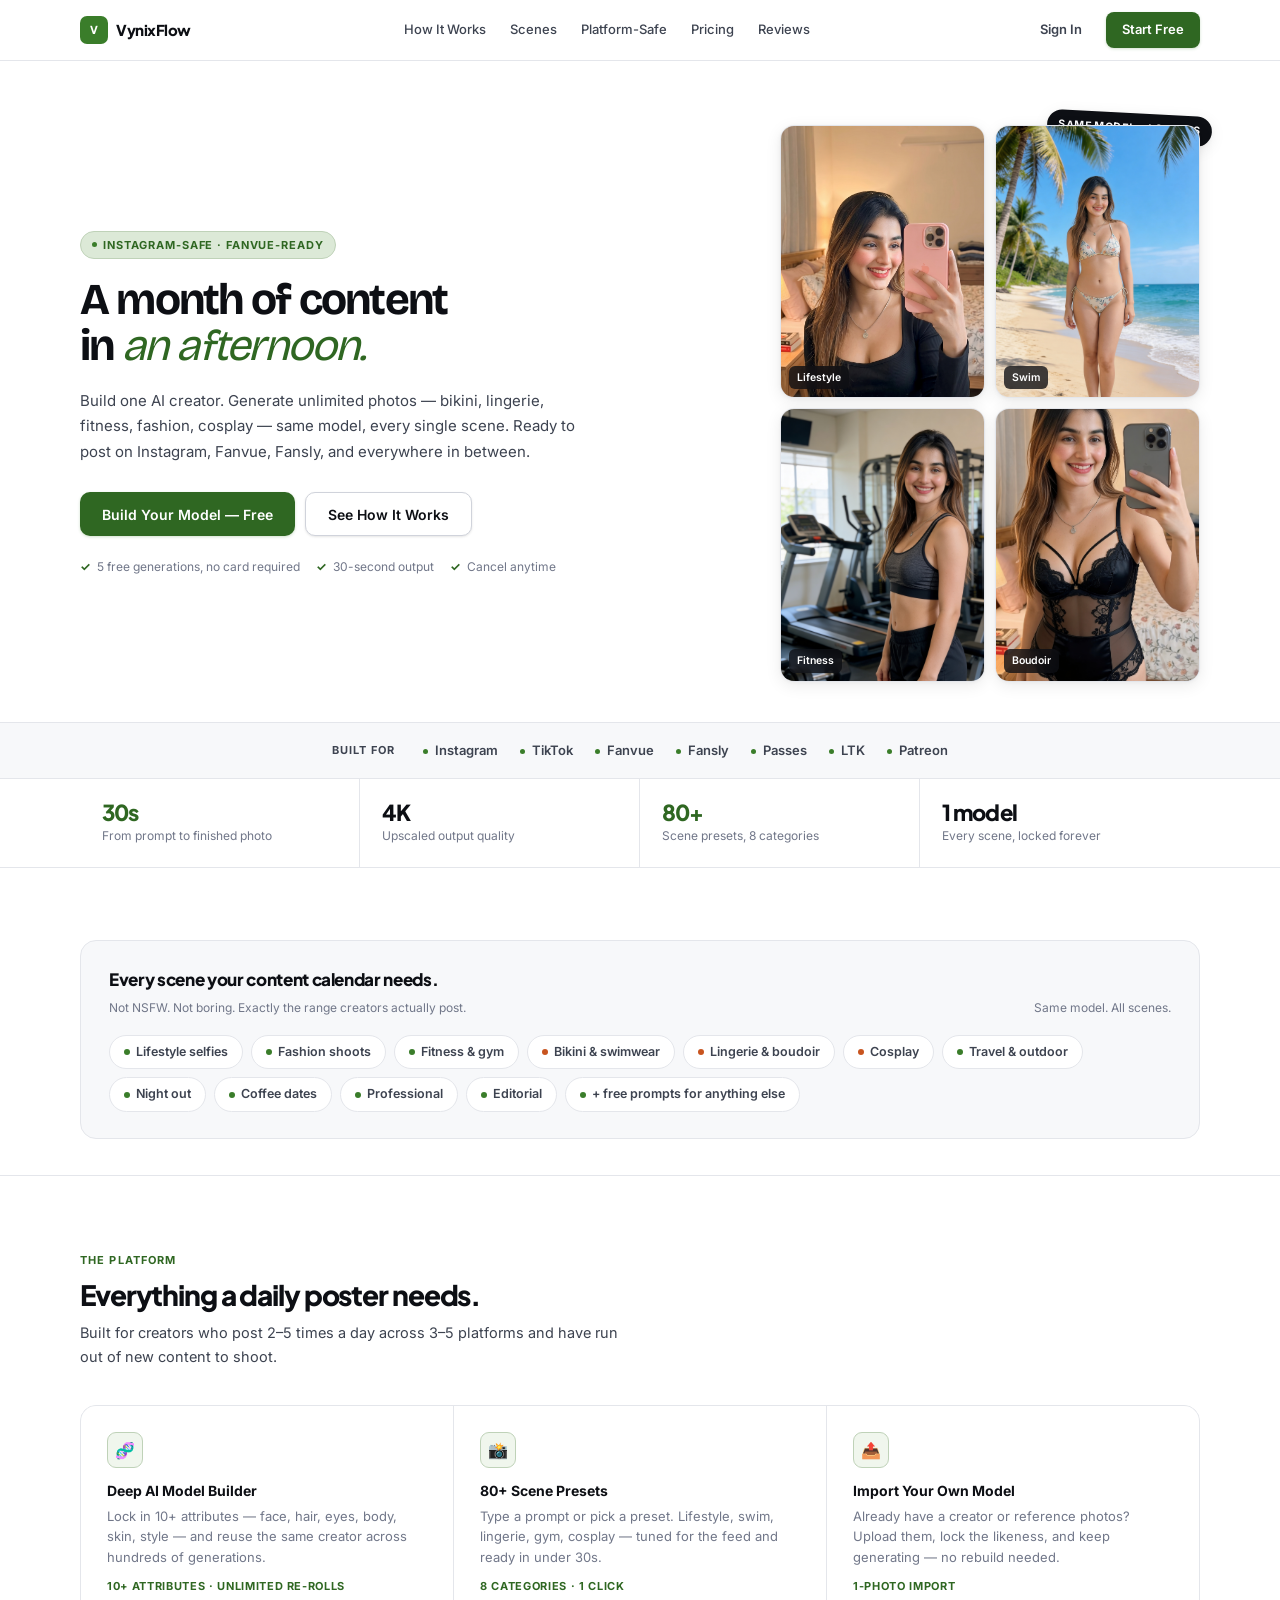
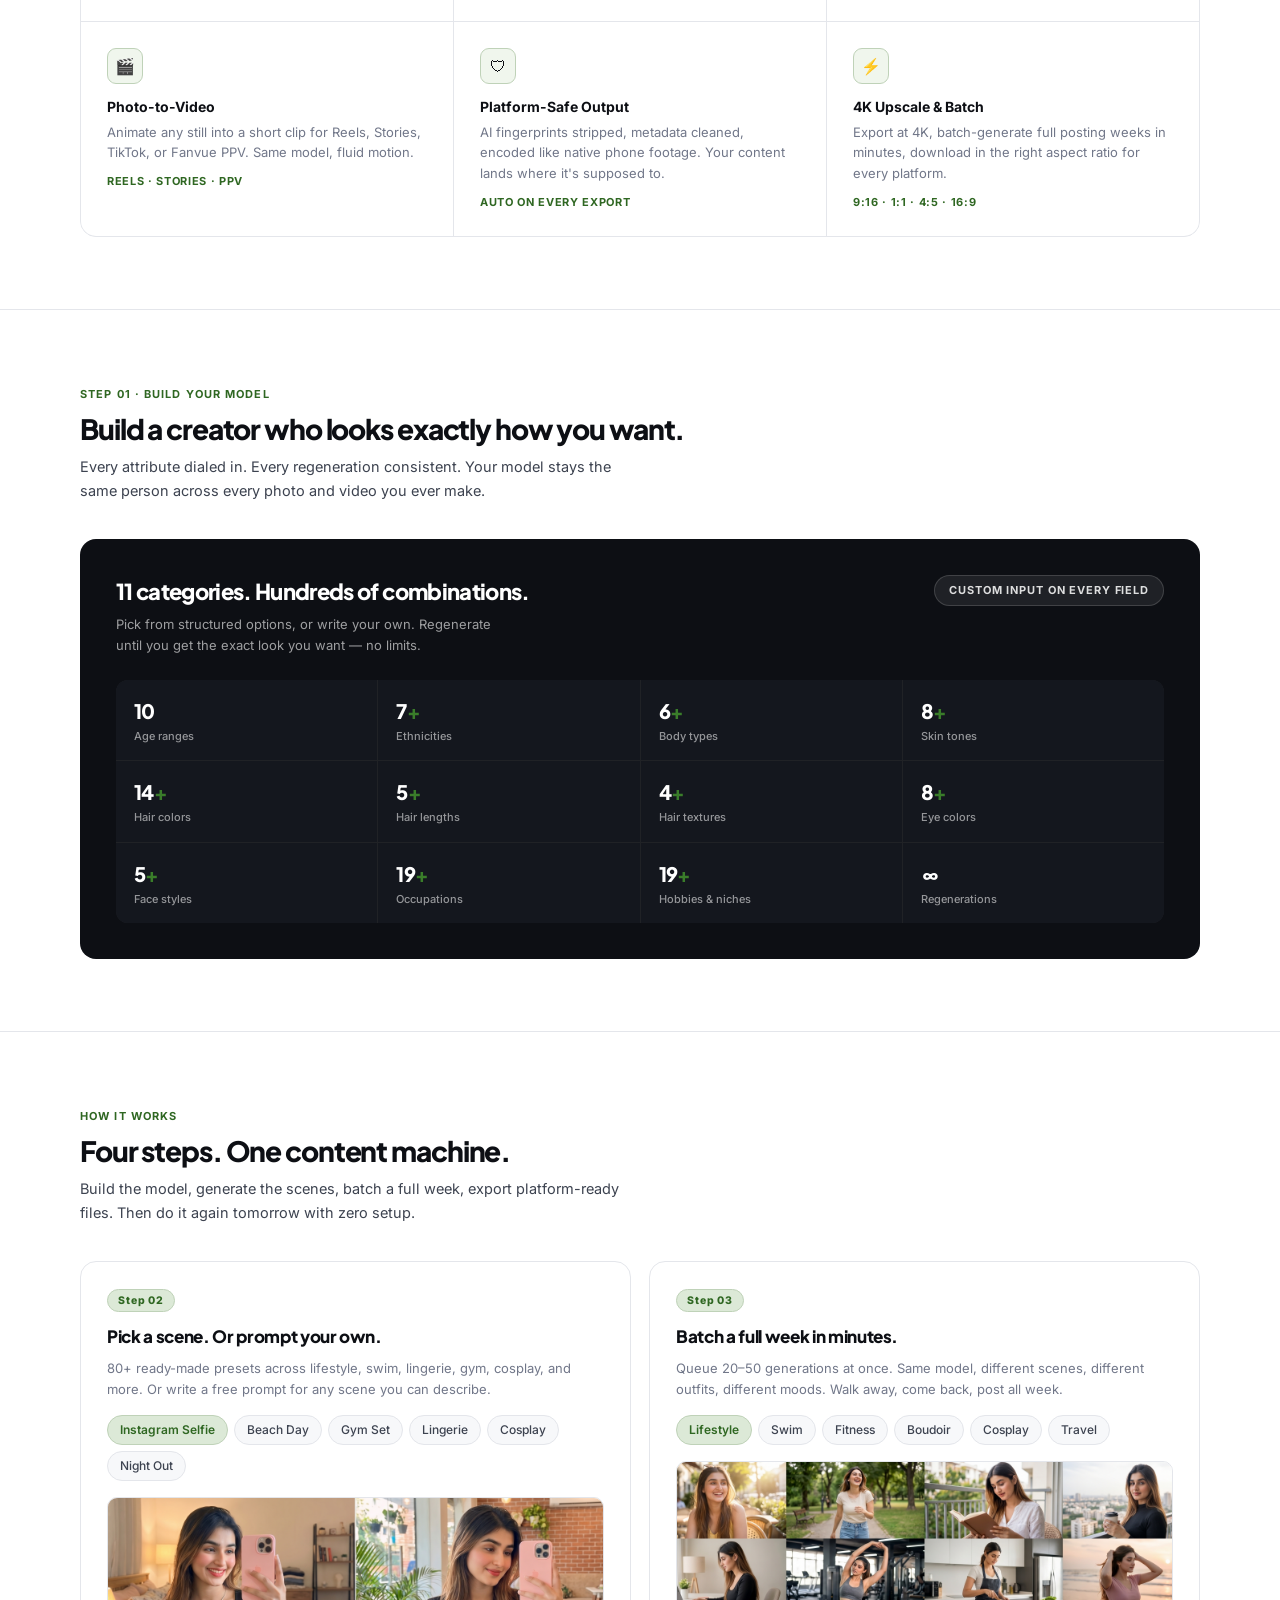
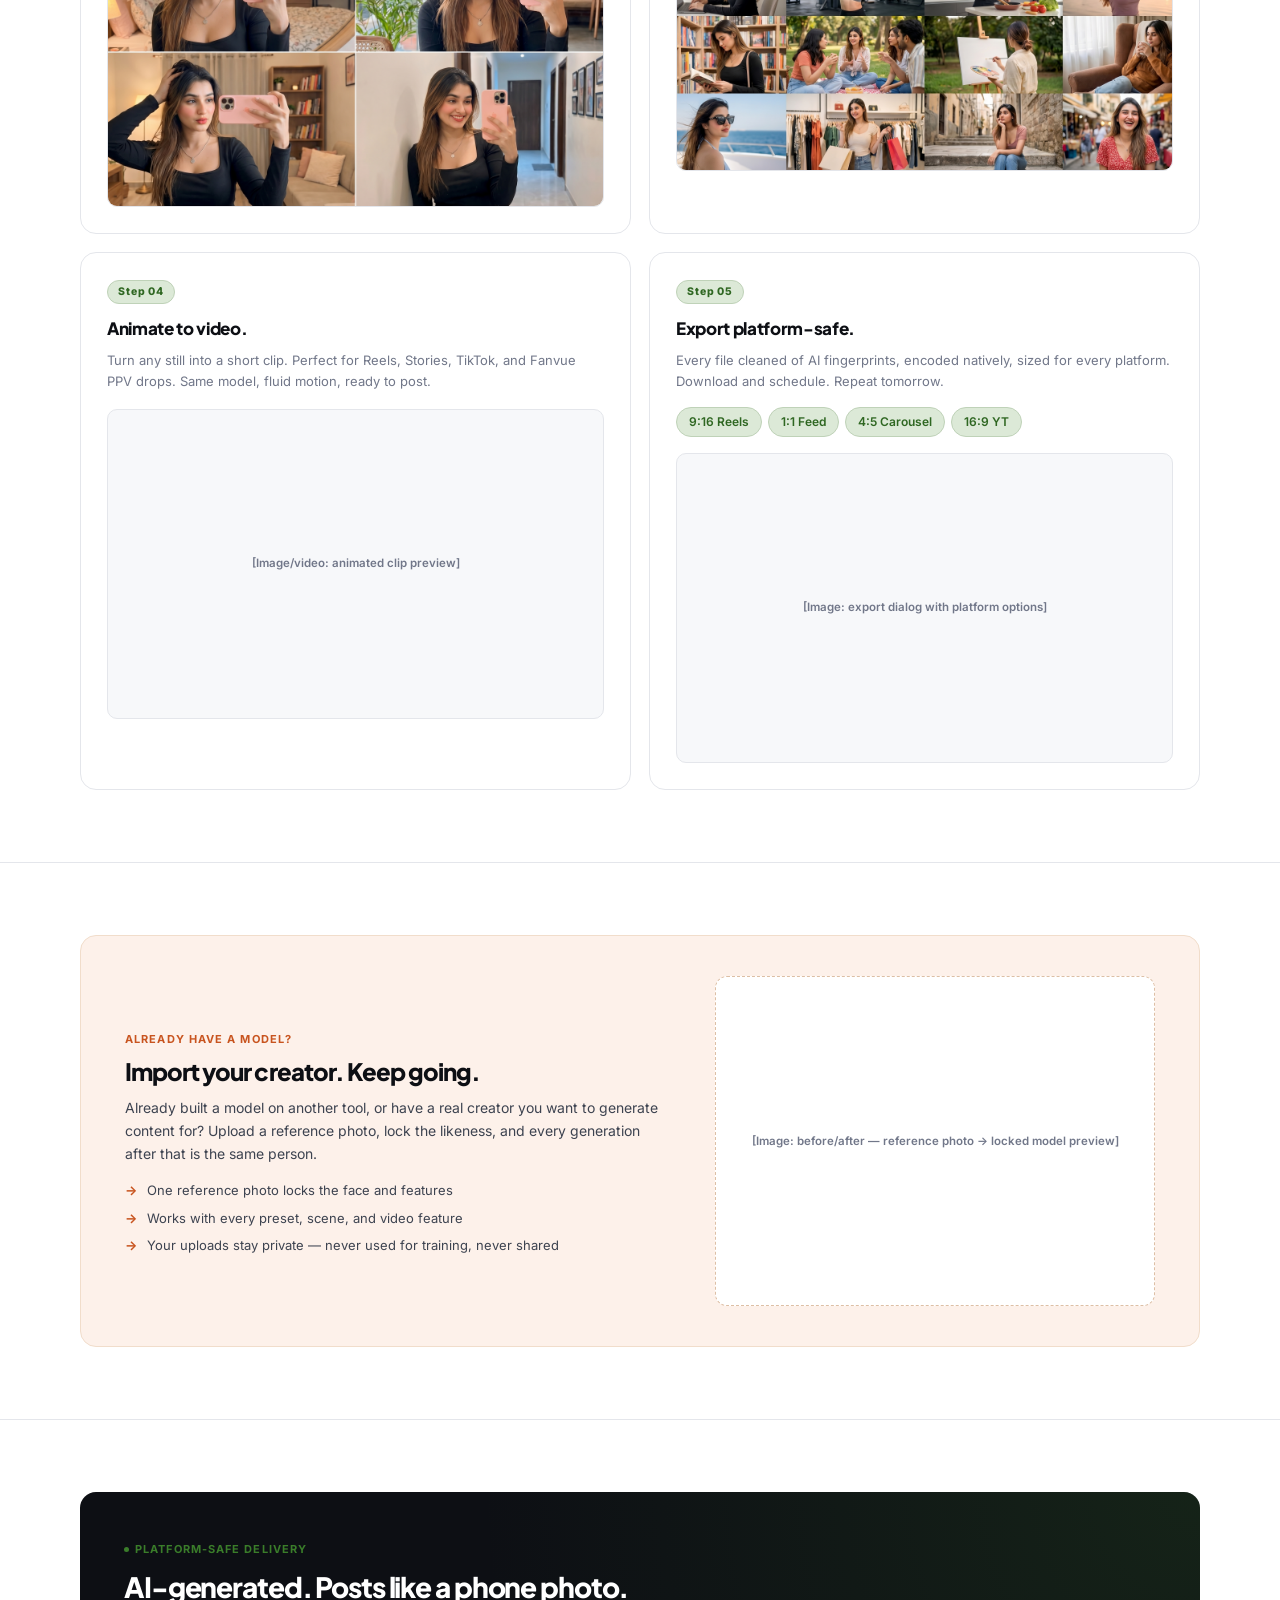
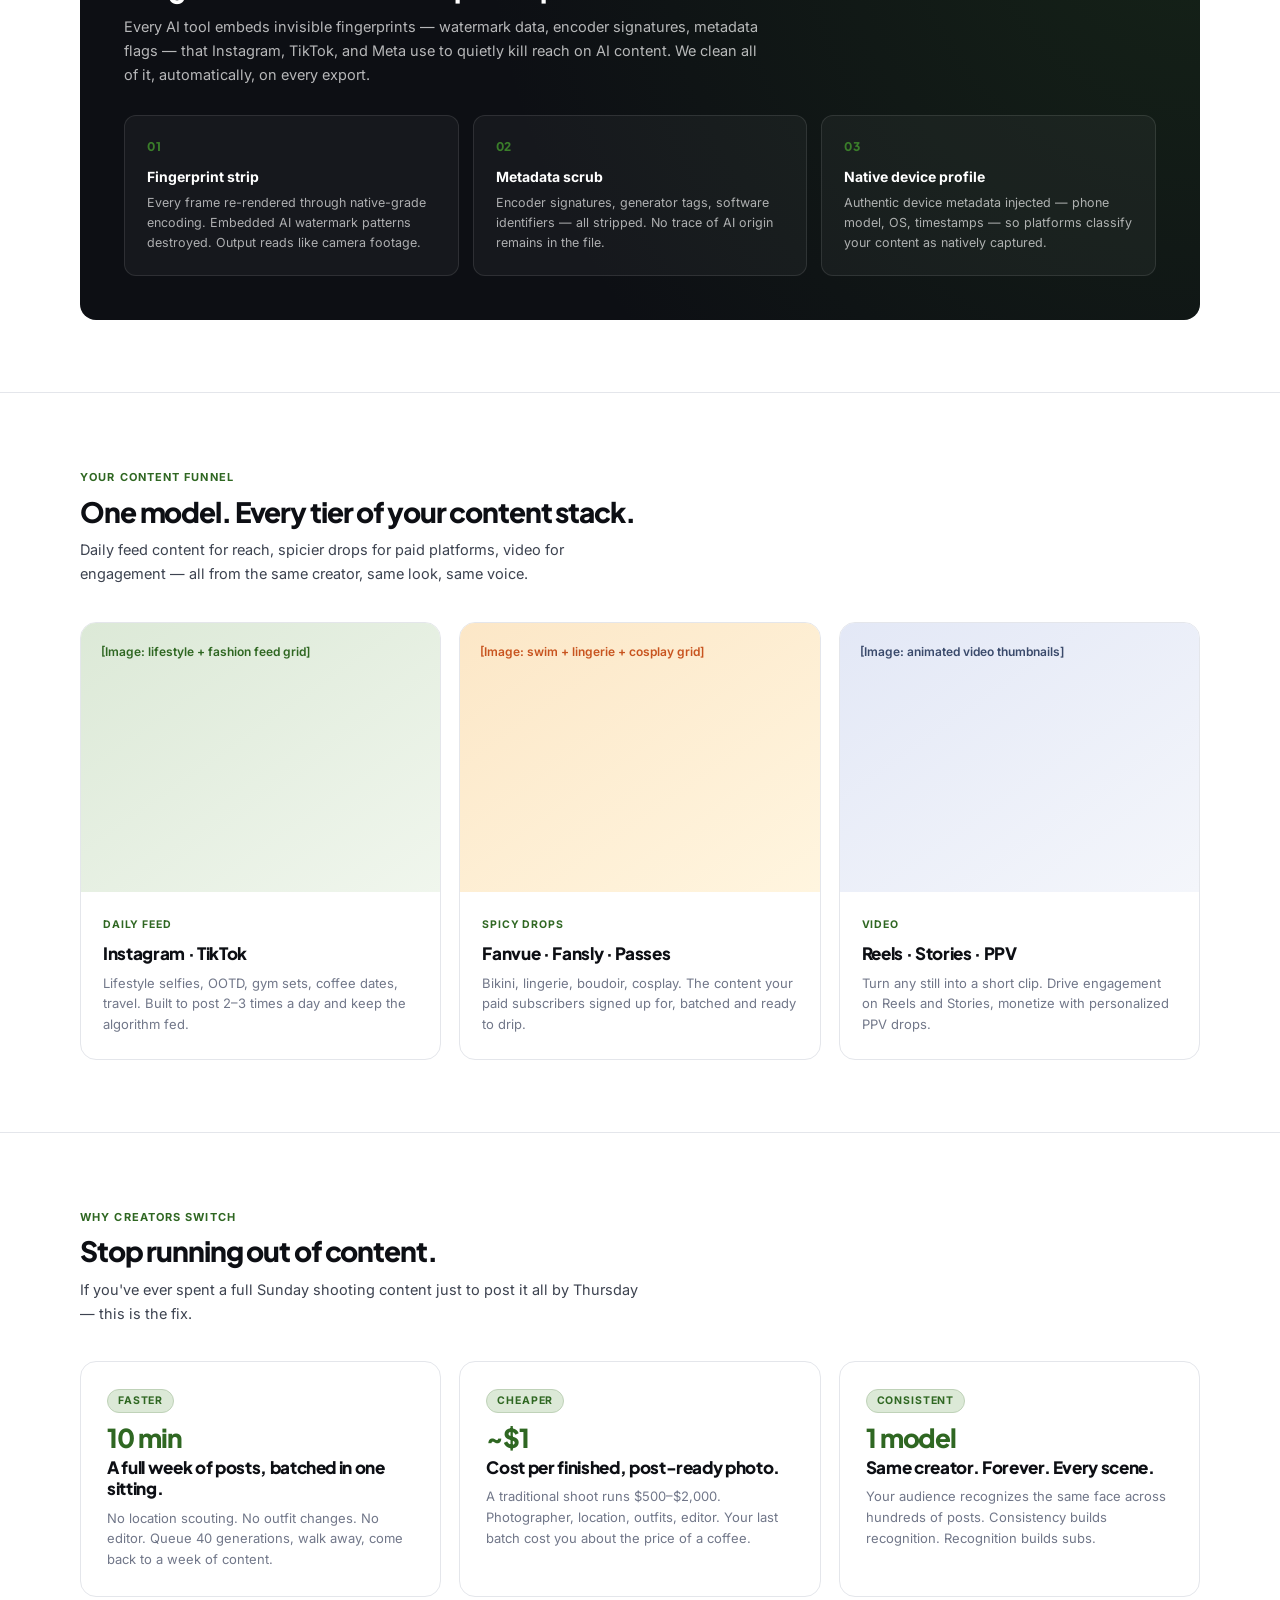
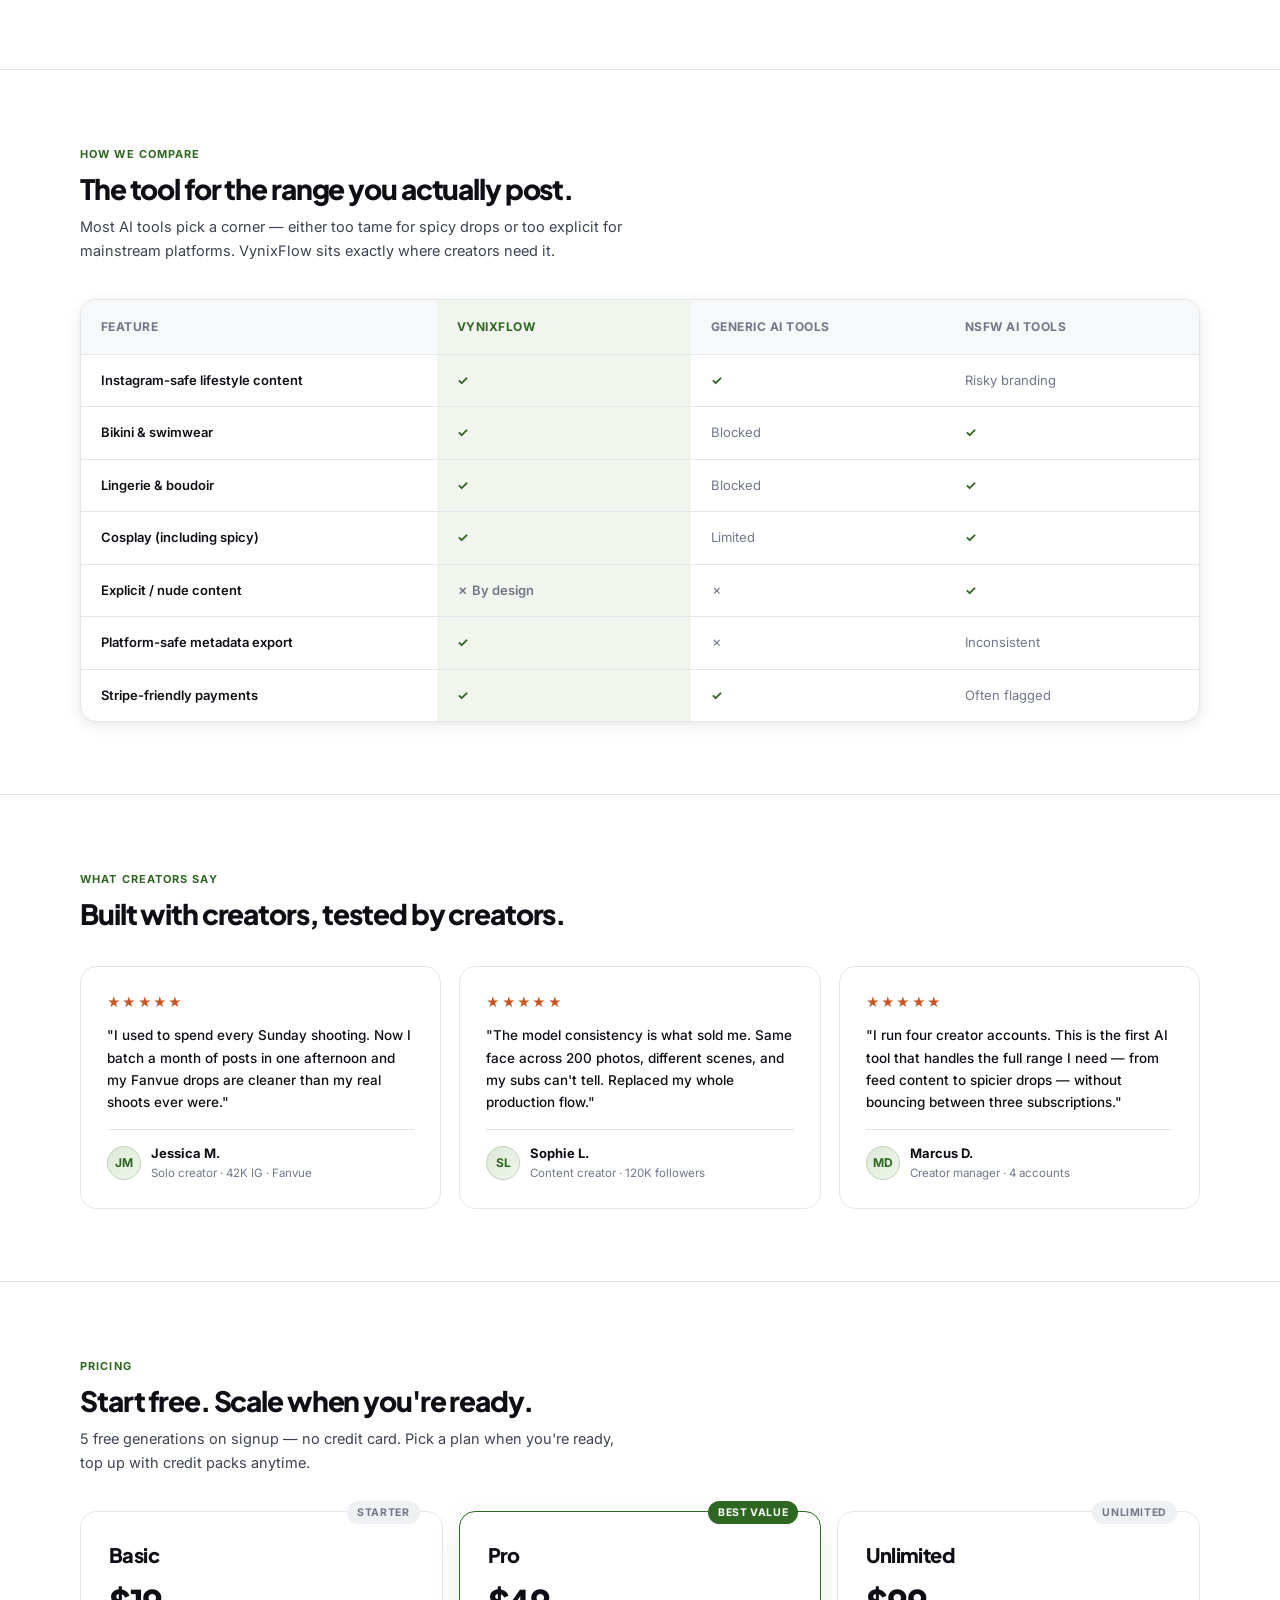
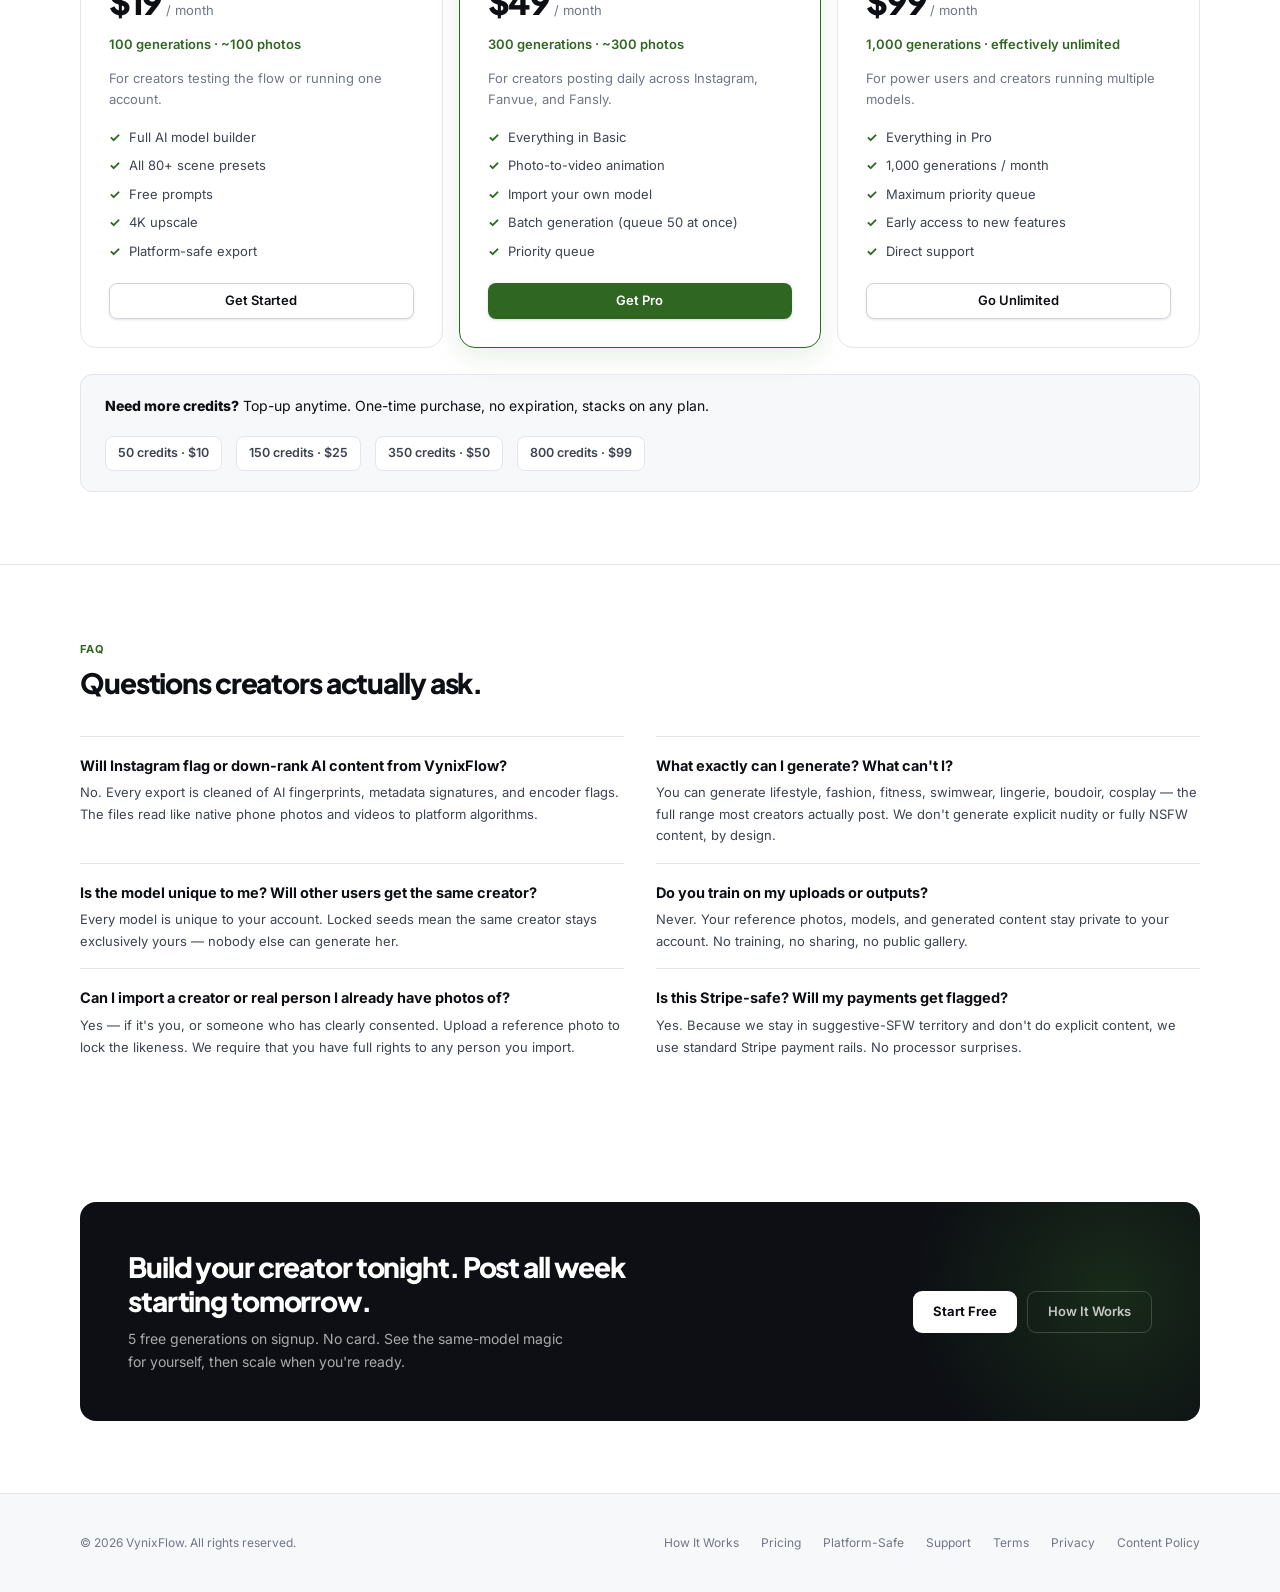
==== commit 95e5db22: "photos" ====
--- a/index.html
+++ b/index.html
@@ -161,7 +161,7 @@
     .step-num { font-size: 10.5px; font-weight: 800; letter-spacing: 0.08em; color: var(--neon-dark); background: var(--neon-mid); border: 1px solid var(--neon-border); border-radius: 999px; padding: 3px 10px; display: inline-block; margin-bottom: 12px; }
     .step-title { font-family: "Plus Jakarta Sans", sans-serif; font-size: 17px; font-weight: 800; letter-spacing: -0.02em; margin-bottom: 8px; }
     .step-desc { font-size: 13px; color: var(--text-3); line-height: 1.65; }
-    .step-visual { margin-top: 16px; aspect-ratio: 16/10; border-radius: 10px; background: var(--surface); border: 1px solid var(--border); display: grid; place-items: center; color: var(--text-3); font-size: 11.5px; font-weight: 600; text-align: center; padding: 14px; overflow: hidden; }
+    .step-visual { margin-top: 16px; aspect-ratio: 16/10; border-radius: 10px; background: var(--surface); border: 1px solid var(--border); display: grid; place-items: center; color: var(--text-3); font-size: 11.5px; font-weight: 600; text-align: center; padding: 0; overflow: hidden; }
     .step-visual img { width: 100%; height: 100%; object-fit: cover; display: block; }
 
     .chip-row { display: flex; flex-wrap: wrap; gap: 6px; margin-top: 14px; }
@@ -294,7 +294,7 @@
       .hero-actions { flex-direction: column; width: 100%; gap: 8px; }
       .hero-actions .btn { width: 100%; height: 52px; font-size: 15px; }
       .hero-microproof { flex-direction: column; align-items: flex-start; gap: 8px; }
-      .consistency-banner { top: -8px; right: 8px; font-size: 10px; padding: 6px 10px; }
+      .consistency-banner { top: -8px; right: 8px; font-size: 10px; padding: 6px 10px; z-index:9 }
 
       /* STATS */
       .stats-row { grid-template-columns: repeat(2, 1fr); }
@@ -584,22 +584,22 @@
           </div>
 
           <div class="hero-visual">
-            <div class="consistency-banner">Same model · 6 scenes</div>
+            <div class="consistency-banner">Same model · 4 scenes</div>
             <div class="consistency-grid">
-              <div class="consistency-tile placeholder">
-                [Image: Instagram selfie]<br/><span style="font-weight:500;opacity:0.7;">swap with real output</span>
+              <div class="consistency-tile">
+                <img src="selfie.JPG" alt="Lifestyle selfie">
                 <div class="tile-label">Lifestyle</div>
               </div>
-              <div class="consistency-tile placeholder">
-                [Image: Bikini beach]<br/><span style="font-weight:500;opacity:0.7;">swap with real output</span>
+              <div class="consistency-tile">
+                <img src="bikini.JPG" alt="Bikini beach">
                 <div class="tile-label">Swim</div>
               </div>
-              <div class="consistency-tile placeholder">
-                [Image: Gym fit]<br/><span style="font-weight:500;opacity:0.7;">swap with real output</span>
+              <div class="consistency-tile">
+                <img src="gym.JPG" alt="Gym fit">
                 <div class="tile-label">Fitness</div>
               </div>
-              <div class="consistency-tile placeholder">
-                [Image: Lingerie]<br/><span style="font-weight:500;opacity:0.7;">swap with real output</span>
+              <div class="consistency-tile">
+                <img src="lingerie.jpg" alt="Lingerie">
                 <div class="tile-label">Boudoir</div>
               </div>
             </div>
@@ -771,13 +771,13 @@
             <p class="step-desc">80+ ready-made presets across lifestyle, swim, lingerie, gym, cosplay, and more. Or write a free prompt for any scene you can describe.</p>
             <div class="chip-row">
               <span class="chip active">Instagram Selfie</span>
-              <span class="chip active">Beach Day</span>
-              <span class="chip active">Gym Set</span>
+              <span class="chip">Beach Day</span>
+              <span class="chip">Gym Set</span>
               <span class="chip">Lingerie</span>
               <span class="chip">Cosplay</span>
               <span class="chip">Night Out</span>
             </div>
-            <div class="step-visual">[Image: 4-tile preview of selected preset outputs]</div>
+            <div class="step-visual"><img src="selfie-4tile.jpeg" alt="Instagram Selfie preset examples"></div>
           </div>
           <div class="step-card">
             <div class="step-num">Step 03</div>
@@ -785,13 +785,13 @@
             <p class="step-desc">Queue 20–50 generations at once. Same model, different scenes, different outfits, different moods. Walk away, come back, post all week.</p>
             <div class="chip-row">
               <span class="chip active">Lifestyle</span>
-              <span class="chip active">Swim</span>
-              <span class="chip active">Fitness</span>
-              <span class="chip active">Boudoir</span>
-              <span class="chip active">Cosplay</span>
+              <span class="chip">Swim</span>
+              <span class="chip">Fitness</span>
+              <span class="chip">Boudoir</span>
+              <span class="chip">Cosplay</span>
               <span class="chip">Travel</span>
             </div>
-            <div class="step-visual">[Image: batch output grid showing variety]</div>
+            <div class="step-visual"><img src="lifestyle-batch.jpeg" alt="Batch generation examples"></div>
           </div>
           <div class="step-card">
             <div class="step-num">Step 04</div>
@@ -1220,6 +1220,54 @@
         });
       });
     })();
+
+    // Preset image mapping
+    var presetImages = {
+      'Instagram Selfie': 'selfie-4tile.jpeg',
+      'Beach Day': 'bikini-4tile.jpeg',
+      'Gym Set': 'gym-4tile.jpeg',
+      'Lingerie': 'lingeri-4tile.png',
+      'Cosplay': 'cosplay-4tile.png',
+      'Night Out': 'nightout-4tile.png'
+    };
+
+    // Batch image mapping
+    var batchImages = {
+      'Lifestyle': 'lifestyle-batch.jpeg',
+      'Swim': 'bikini-batch.jpeg',
+      'Fitness': 'fitness-batch.jpeg',
+      'Boudoir': 'Boudoir-batch.jpeg',
+      'Cosplay': 'cosplay-batch.png',
+      'Travel': 'travel-batch.jpeg'
+    };
+
+    // Add click handlers to preset chips
+    document.querySelectorAll('.step-card .chip').forEach(function (chip) {
+      chip.addEventListener('click', function () {
+        var presetName = chip.textContent.trim();
+        var stepCard = chip.closest('.step-card');
+        var stepVisual = stepCard.querySelector('.step-visual');
+        var img = stepVisual.querySelector('img');
+        var stepNum = stepCard.querySelector('.step-num').textContent.trim();
+
+        // Remove active class from all chips in this card
+        stepCard.querySelectorAll('.chip').forEach(function (c) {
+          c.classList.remove('active');
+        });
+
+        // Add active class to clicked chip
+        chip.classList.add('active');
+
+        // Determine which image mapping to use based on step
+        var imageMapping = (stepNum === 'Step 02') ? presetImages : batchImages;
+
+        // Update image if mapping exists
+        if (imageMapping[presetName]) {
+          img.src = imageMapping[presetName];
+          img.alt = presetName + ' examples';
+        }
+      });
+    });
   </script>
 
 </body>
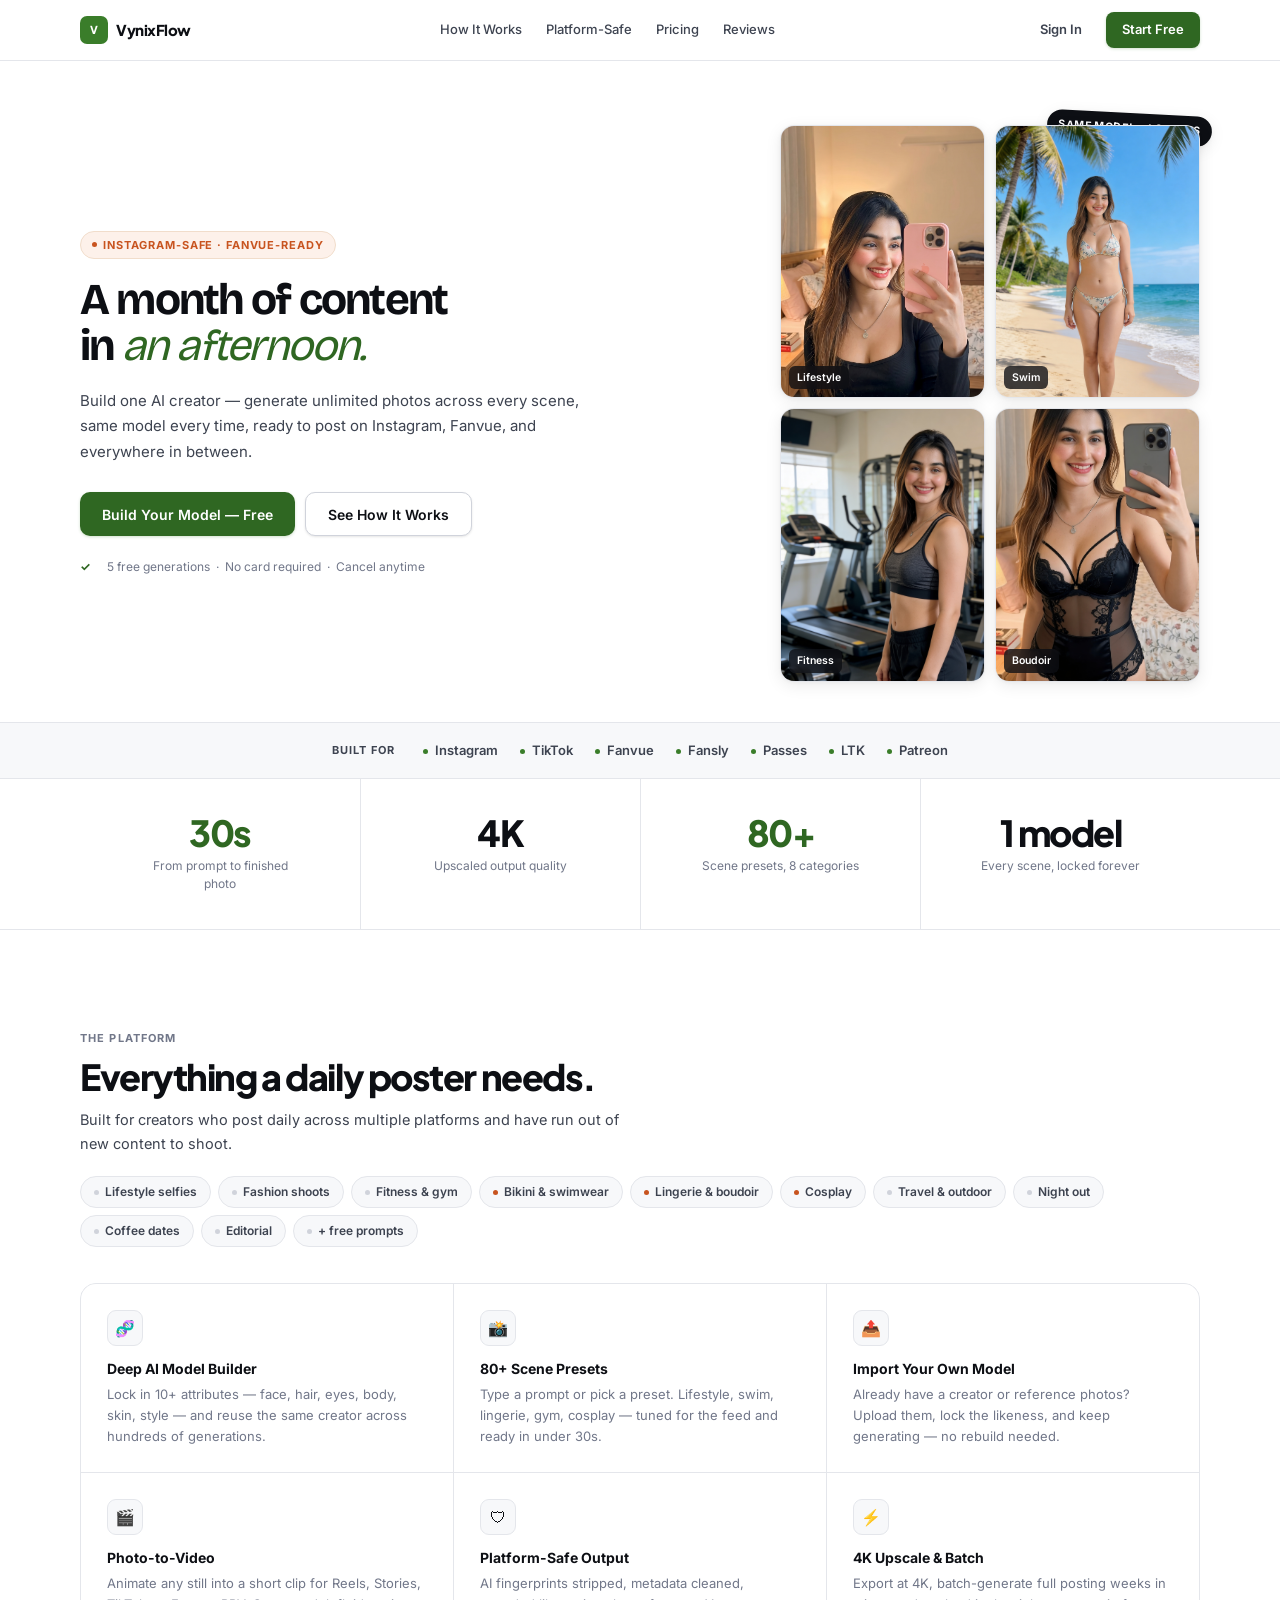
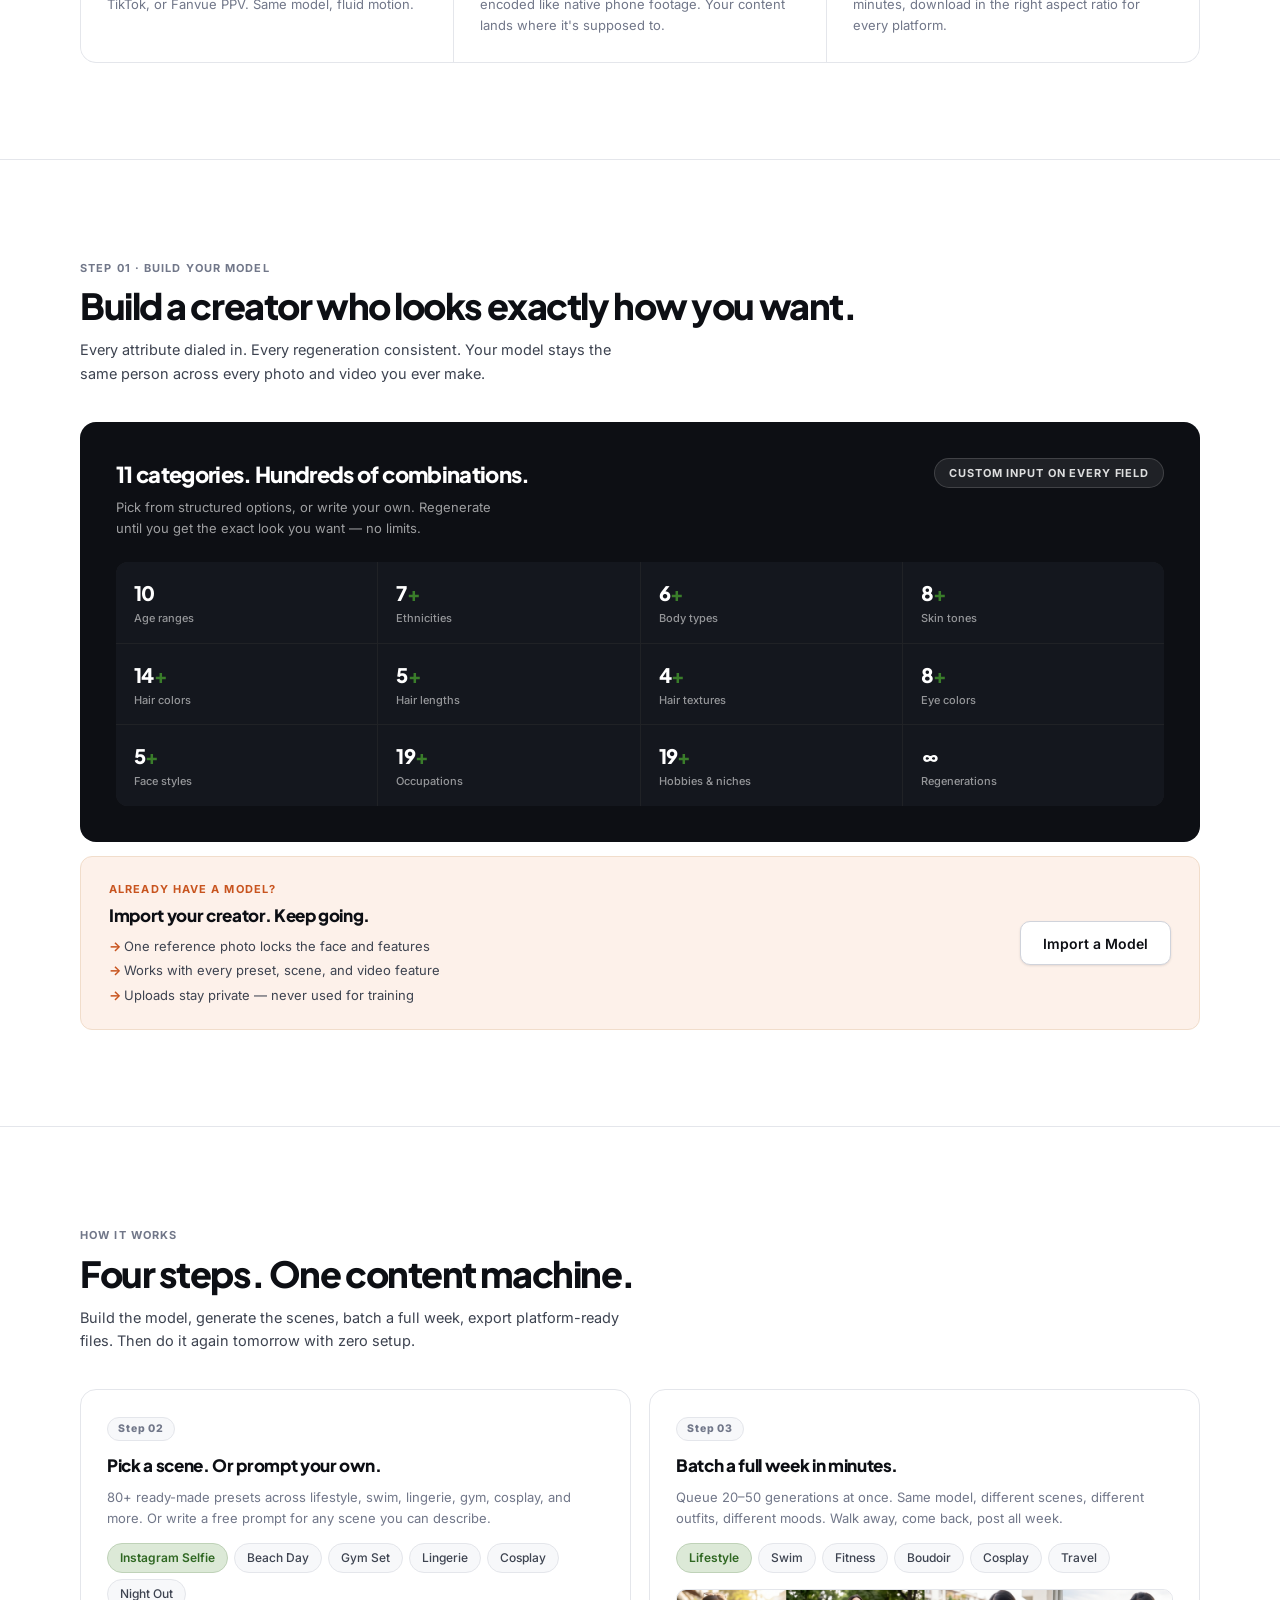
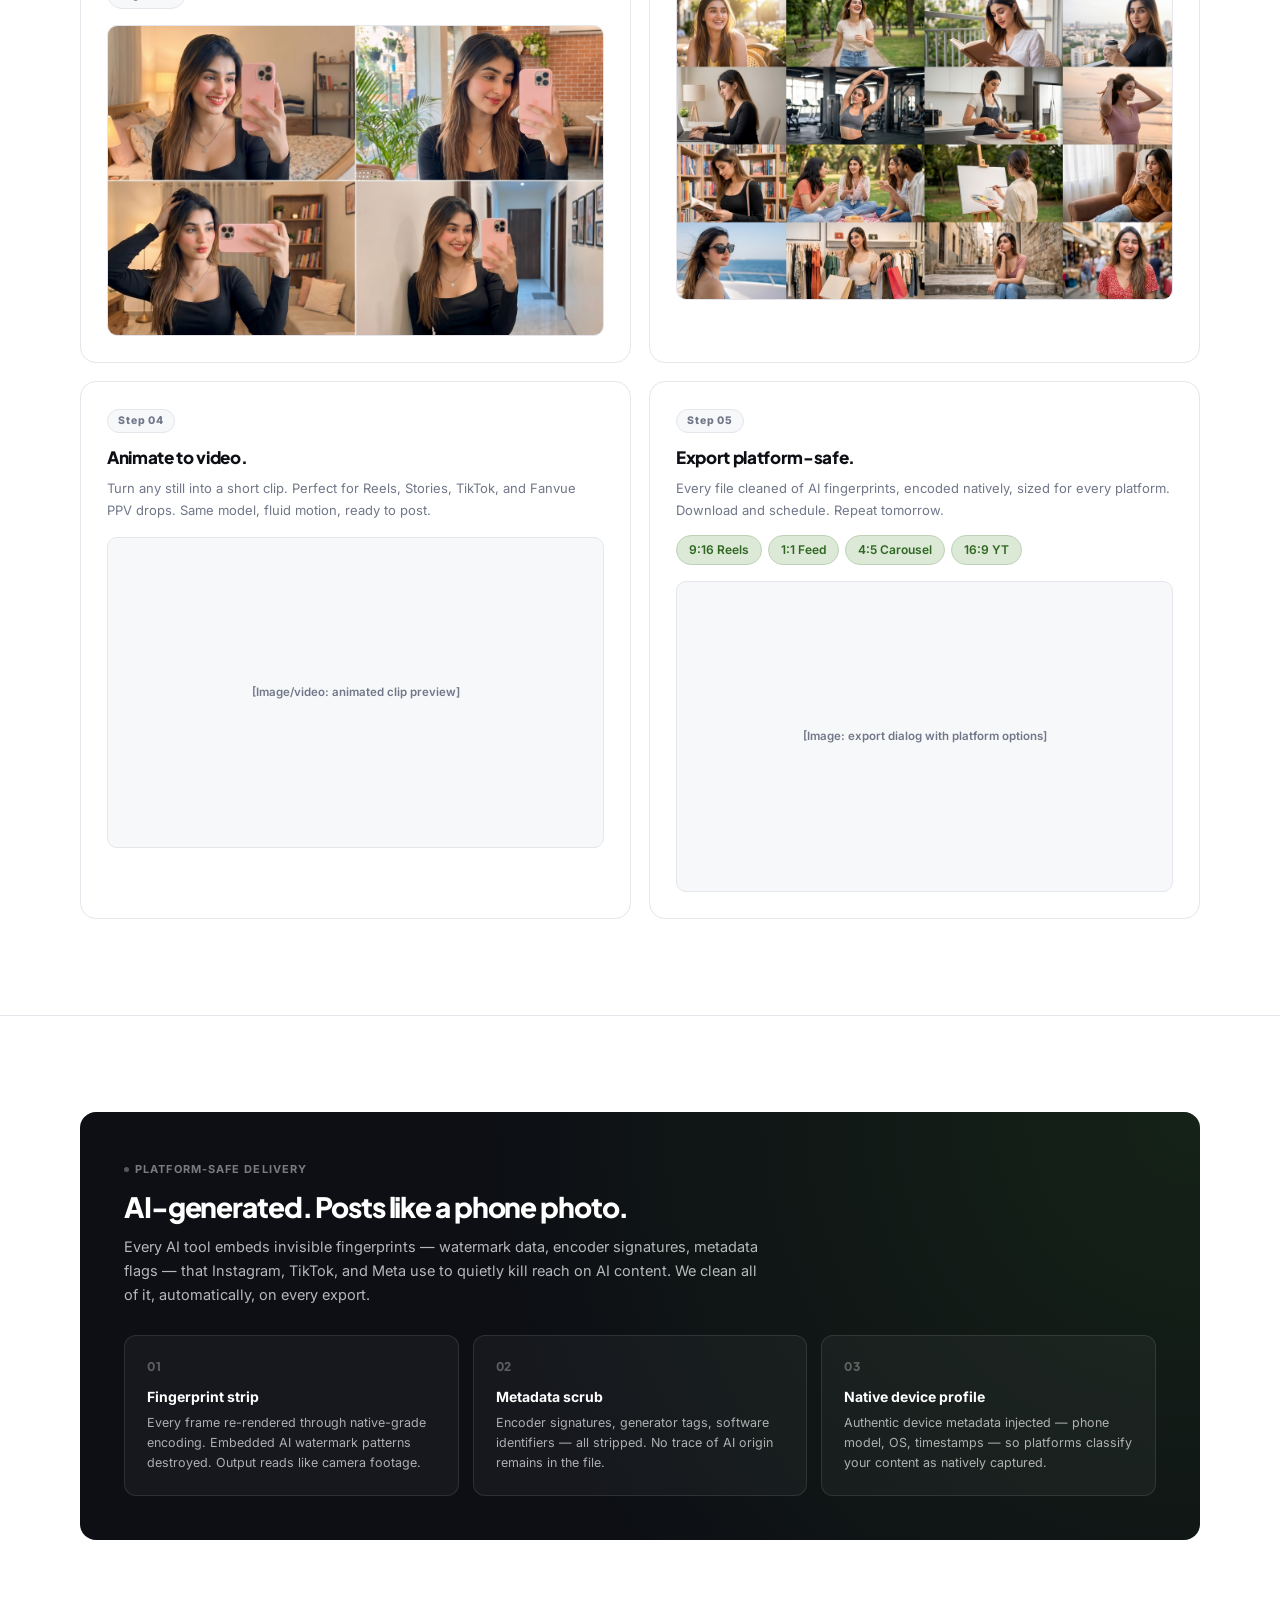
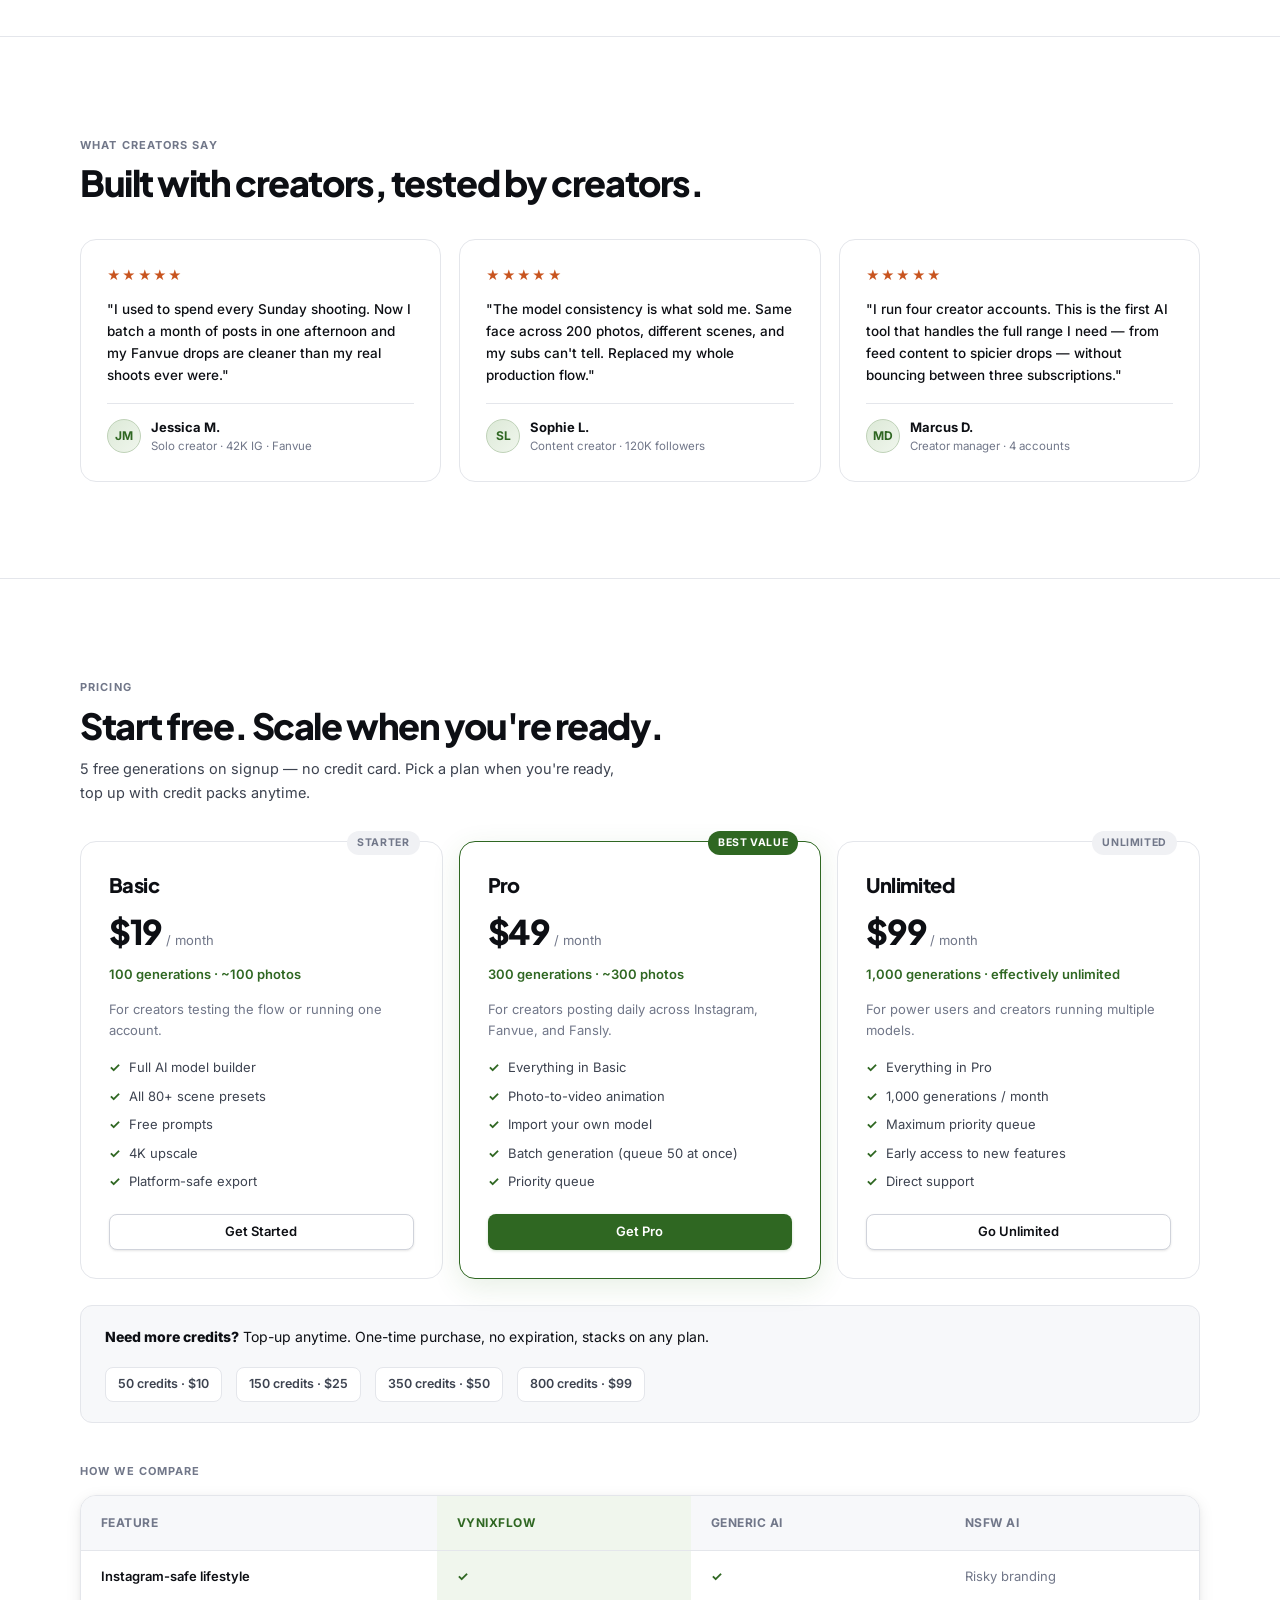
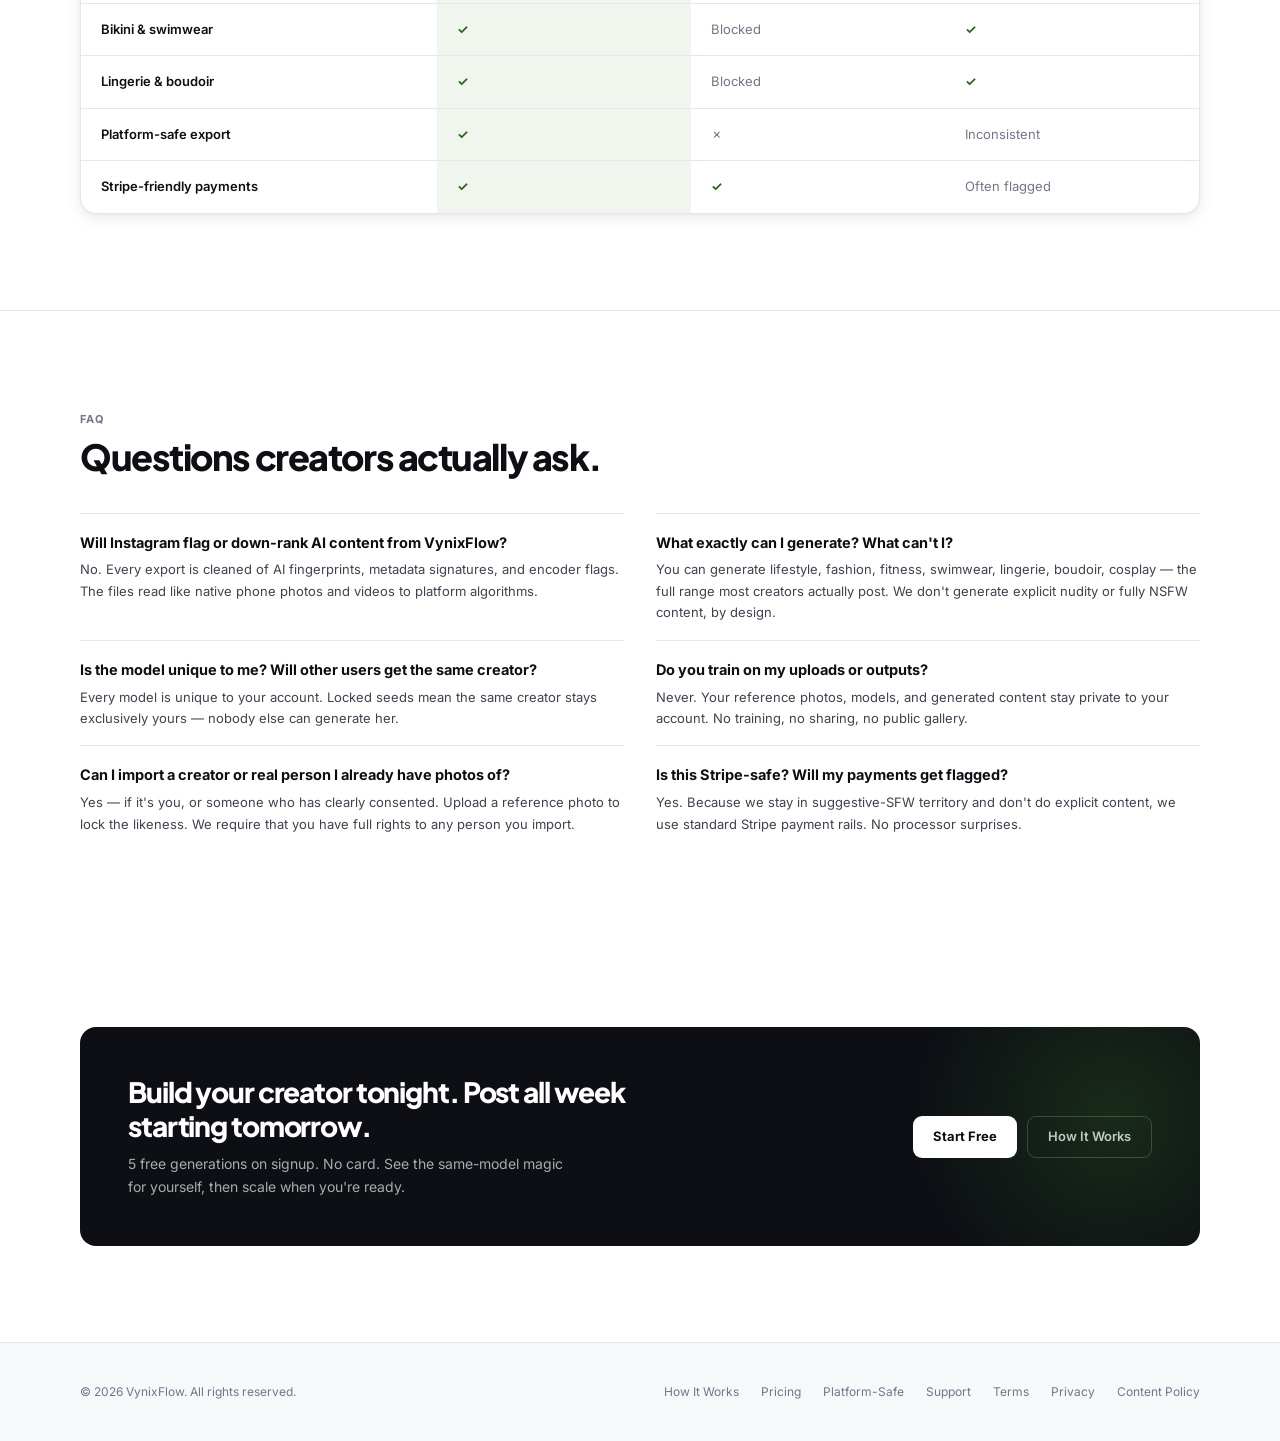
==== commit d8085749: "Overhaul mobile UX: strip text density, fix buttons, improve hierarchy - Hero: hide badge label, sec" ====
--- a/index.html
+++ b/index.html
@@ -80,8 +80,8 @@
     /* HERO */
     .hero { padding: 64px 0 40px; }
     .hero-grid { display: grid; grid-template-columns: 1fr 420px; gap: 56px; align-items: center; }
-    .hero-label { display: inline-flex; align-items: center; gap: 6px; padding: 5px 11px; border-radius: 999px; background: var(--neon-mid); border: 1px solid var(--neon-border); color: var(--neon-dark); font-size: 11px; font-weight: 700; letter-spacing: 0.08em; text-transform: uppercase; margin-bottom: 18px; }
-    .hero-label::before { content: ""; width: 5px; height: 5px; border-radius: 50%; background: var(--neon); }
+    .hero-label { display: inline-flex; align-items: center; gap: 6px; padding: 5px 11px; border-radius: 999px; background: var(--accent-warm-pale); border: 1px solid #f1ddcb; color: var(--accent-warm); font-size: 11px; font-weight: 700; letter-spacing: 0.08em; text-transform: uppercase; margin-bottom: 18px; }
+    .hero-label::before { content: ""; width: 5px; height: 5px; border-radius: 50%; background: var(--accent-warm); }
     .hero-title { font-family: "Bricolage Grotesque", sans-serif; font-size: 44px; line-height: 1.05; letter-spacing: -0.04em; color: var(--text); margin-bottom: 18px; }
     .hero-title .hero-highlight { color: var(--neon-dark); font-style: italic; font-weight: 400; }
     .hero-sub { font-size: 15px; line-height: 1.7; color: var(--text-2); max-width: 500px; margin-bottom: 28px; }
@@ -109,18 +109,18 @@
 
     /* STATS */
     .stats-bar { background: var(--bg); border-bottom: 1px solid var(--border); }
-    .stats-row { display: grid; grid-template-columns: repeat(4, 1fr); }
-    .stat-item { padding: 22px 22px; border-right: 1px solid var(--border); }
-    .stat-item:last-child { border-right: none; }
-    .stat-num { font-family: "Plus Jakarta Sans", sans-serif; font-size: 22px; font-weight: 800; letter-spacing: -0.04em; color: var(--text); line-height: 1; }
+    .stats-row { display: flex; justify-content: center; align-items: stretch; }
+    .stat-item { padding: 36px 56px; text-align: center; flex: 1; max-width: 280px; }
+    .stat-item + .stat-item { border-left: 1px solid var(--border); }
+    .stat-num { font-family: "Plus Jakarta Sans", sans-serif; font-size: 36px; font-weight: 800; letter-spacing: -0.04em; color: var(--text); line-height: 1; }
     .stat-num .accent { color: var(--neon-dark); }
-    .stat-label { font-size: 12px; color: var(--text-3); margin-top: 4px; }
+    .stat-label { font-size: 12px; color: var(--text-3); margin-top: 6px; }
 
     /* SECTIONS */
-    .section { padding: 72px 0; }
+    .section { padding: 96px 0; }
     hr.rule { border: none; border-top: 1px solid var(--border); }
-    .section-label { display: inline-flex; align-items: center; gap: 5px; font-size: 11px; font-weight: 700; letter-spacing: 0.1em; text-transform: uppercase; color: var(--neon-dark); margin-bottom: 10px; }
-    .section-title { font-family: "Plus Jakarta Sans", sans-serif; font-size: 28px; font-weight: 800; letter-spacing: -0.04em; color: var(--text); line-height: 1.15; margin-bottom: 10px; }
+    .section-label { display: inline-flex; align-items: center; gap: 5px; font-size: 11px; font-weight: 700; letter-spacing: 0.1em; text-transform: uppercase; color: var(--text-3); margin-bottom: 10px; }
+    .section-title { font-family: "Plus Jakarta Sans", sans-serif; font-size: 36px; font-weight: 800; letter-spacing: -0.04em; color: var(--text); line-height: 1.1; margin-bottom: 12px; }
     .section-sub { font-size: 14.5px; color: var(--text-2); line-height: 1.65; max-width: 560px; }
     .section-head { margin-bottom: 36px; }
 
@@ -137,10 +137,27 @@
     /* FEATURES */
     .features-grid { display: grid; grid-template-columns: repeat(3, 1fr); gap: 1px; background: var(--border); border: 1px solid var(--border); border-radius: var(--radius); overflow: hidden; }
     .feat-cell { background: var(--bg); padding: 26px; }
-    .feat-icon { width: 36px; height: 36px; border-radius: 9px; background: var(--neon-pale); border: 1px solid var(--neon-border); display: grid; place-items: center; font-size: 16px; margin-bottom: 12px; }
+    .feat-icon { width: 36px; height: 36px; border-radius: 9px; background: var(--surface); border: 1px solid var(--border); display: grid; place-items: center; font-size: 16px; margin-bottom: 12px; }
     .feat-title { font-size: 14px; font-weight: 700; color: var(--text); margin-bottom: 5px; }
     .feat-desc { font-size: 13px; color: var(--text-3); line-height: 1.6; }
     .feat-meta { margin-top: 10px; font-size: 11px; font-weight: 700; letter-spacing: 0.06em; text-transform: uppercase; color: var(--neon-dark); }
+
+    /* SCENE TAGS — shown inside features section head */
+    .scene-tags { display: flex; flex-wrap: wrap; gap: 7px; margin-top: 20px; }
+    .scene-tag { background: var(--surface); border: 1px solid var(--border); border-radius: 999px; padding: 6px 13px; font-size: 12px; font-weight: 600; color: var(--text-2); display: inline-flex; align-items: center; gap: 6px; }
+    .scene-tag .sdot { width: 5px; height: 5px; border-radius: 50%; background: var(--border-strong); }
+    .scene-tag.warm .sdot { background: var(--accent-warm); }
+
+    /* IMPORT CALLOUT — merged into builder section */
+    .import-callout { display: grid; grid-template-columns: 1fr auto; gap: 28px; align-items: center; background: var(--accent-warm-pale); border: 1px solid #f1ddcb; border-radius: 12px; padding: 24px 28px; margin-top: 14px; }
+    .import-callout-label { font-size: 11px; font-weight: 700; letter-spacing: 0.1em; text-transform: uppercase; color: var(--accent-warm); margin-bottom: 6px; }
+    .import-callout-title { font-family: "Plus Jakarta Sans", sans-serif; font-size: 17px; font-weight: 800; letter-spacing: -0.02em; color: var(--text); margin-bottom: 8px; }
+    .import-callout-points { list-style: none; display: flex; flex-direction: column; gap: 5px; font-size: 13px; color: var(--text-2); }
+    .import-callout-points li::before { content: "→ "; color: var(--accent-warm); font-weight: 700; }
+
+    /* COMPARE WRAP — inside pricing section */
+    .compare-wrap { margin-top: 40px; }
+    .compare-wrap-label { font-size: 11px; font-weight: 700; letter-spacing: 0.1em; text-transform: uppercase; color: var(--text-3); margin-bottom: 16px; }
 
     /* MODEL BUILDER DEPTH */
     .builder-showcase { background: var(--text); border-radius: var(--radius); padding: 36px; color: #fff; }
@@ -158,7 +175,7 @@
     .how-grid { display: grid; grid-template-columns: 1fr 1fr; gap: 18px; }
     .step-card { background: var(--bg); border: 1px solid var(--border); border-radius: var(--radius); padding: 26px; transition: border-color var(--t), box-shadow var(--t); }
     .step-card:hover { border-color: var(--neon-border); box-shadow: var(--shadow); }
-    .step-num { font-size: 10.5px; font-weight: 800; letter-spacing: 0.08em; color: var(--neon-dark); background: var(--neon-mid); border: 1px solid var(--neon-border); border-radius: 999px; padding: 3px 10px; display: inline-block; margin-bottom: 12px; }
+    .step-num { font-size: 10.5px; font-weight: 800; letter-spacing: 0.08em; color: var(--text-3); background: var(--surface); border: 1px solid var(--border); border-radius: 999px; padding: 3px 10px; display: inline-block; margin-bottom: 12px; }
     .step-title { font-family: "Plus Jakarta Sans", sans-serif; font-size: 17px; font-weight: 800; letter-spacing: -0.02em; margin-bottom: 8px; }
     .step-desc { font-size: 13px; color: var(--text-3); line-height: 1.65; }
     .step-visual { margin-top: 16px; aspect-ratio: 16/10; border-radius: 10px; background: var(--surface); border: 1px solid var(--border); display: grid; place-items: center; color: var(--text-3); font-size: 11.5px; font-weight: 600; text-align: center; padding: 0; overflow: hidden; }
@@ -182,13 +199,13 @@
     .stealth-band { background: var(--text); color: #fff; border-radius: var(--radius); padding: 44px; position: relative; overflow: hidden; }
     .stealth-band::before { content: ""; position: absolute; inset: 0; background: radial-gradient(circle at top right, rgba(58,125,42,0.18), transparent 60%); pointer-events: none; }
     .stealth-head { position: relative; max-width: 640px; margin-bottom: 28px; }
-    .stealth-label { display: inline-flex; align-items: center; gap: 6px; font-size: 11px; font-weight: 700; letter-spacing: 0.1em; text-transform: uppercase; color: var(--neon); margin-bottom: 12px; }
-    .stealth-label::before { content: ""; width: 5px; height: 5px; border-radius: 50%; background: var(--neon); }
+    .stealth-label { display: inline-flex; align-items: center; gap: 6px; font-size: 11px; font-weight: 700; letter-spacing: 0.1em; text-transform: uppercase; color: rgba(255,255,255,0.45); margin-bottom: 12px; }
+    .stealth-label::before { content: ""; width: 5px; height: 5px; border-radius: 50%; background: rgba(255,255,255,0.3); }
     .stealth-title { font-family: "Plus Jakarta Sans", sans-serif; font-size: 28px; font-weight: 800; letter-spacing: -0.04em; line-height: 1.2; margin-bottom: 12px; }
     .stealth-sub { font-size: 14.5px; color: rgba(255,255,255,0.7); line-height: 1.65; }
     .stealth-grid { position: relative; display: grid; grid-template-columns: repeat(3, 1fr); gap: 14px; }
     .stealth-card { background: rgba(255,255,255,0.04); border: 1px solid rgba(255,255,255,0.1); border-radius: 12px; padding: 22px; }
-    .stealth-card-num { font-family: "Plus Jakarta Sans", sans-serif; font-size: 12px; font-weight: 800; letter-spacing: 0.06em; color: var(--neon); margin-bottom: 10px; }
+    .stealth-card-num { font-family: "Plus Jakarta Sans", sans-serif; font-size: 12px; font-weight: 800; letter-spacing: 0.06em; color: rgba(255,255,255,0.3); margin-bottom: 10px; }
     .stealth-card-title { font-size: 14px; font-weight: 700; margin-bottom: 6px; color: #fff; }
     .stealth-card-desc { font-size: 12.5px; color: rgba(255,255,255,0.65); line-height: 1.6; }
 
@@ -292,23 +309,25 @@
       .hero-title br { display: none; }
       .hero-sub { font-size: 15px; max-width: 100%; margin-bottom: 22px; }
       .hero-actions { flex-direction: column; width: 100%; gap: 8px; }
-      .hero-actions .btn { width: 100%; height: 52px; font-size: 15px; }
+      .hero-actions .btn-primary.btn-lg { width: 100%; height: 46px; font-size: 14px; }
+      .hero-actions .btn-outline.btn-lg { background: transparent; border: none; box-shadow: none; color: var(--text-3); font-size: 12.5px; height: 32px; padding: 0; align-self: center; text-decoration: underline; text-underline-offset: 3px; }
       .hero-microproof { flex-direction: column; align-items: flex-start; gap: 8px; }
       .consistency-banner { top: -8px; right: 8px; font-size: 10px; padding: 6px 10px; z-index:9 }
 
       /* STATS */
-      .stats-row { grid-template-columns: repeat(2, 1fr); }
-      .stat-item { padding: 18px 16px; border-right: none; border-bottom: 1px solid var(--border); }
-      .stat-item:nth-child(odd) { border-right: 1px solid var(--border); }
-      .stat-item:nth-child(3), .stat-item:nth-child(4) { border-bottom: none; }
-      .stat-num { font-size: 20px; }
+      .stats-row { flex-wrap: wrap; }
+      .stat-item { flex: 1 0 50%; max-width: 50%; padding: 28px 20px; }
+      .stat-item + .stat-item { border-left: none; }
+      .stat-item:nth-child(even) { border-left: 1px solid var(--border); }
+      .stat-item:nth-child(1), .stat-item:nth-child(2) { border-bottom: 1px solid var(--border); }
+      .stat-num { font-size: 28px; }
       .stat-label { font-size: 11.5px; }
 
       /* SECTION BASE */
-      .section { padding: 56px 0; }
-      .section-title { font-size: 26px; }
+      .section { padding: 64px 0; }
+      .section-title { font-size: 30px; }
       .section-sub { font-size: 14px; }
-      .section-head { margin-bottom: 28px; }
+      .section-head { margin-bottom: 32px; }
 
       /* SCENE RANGE */
       .scene-range { padding: 22px 20px; }
@@ -401,13 +420,14 @@
       body { font-size: 14.5px; }
 
       /* HERO */
-      .hero { padding: 32px 0 28px; }
-      .hero-title { font-size: 32px; letter-spacing: -0.035em; }
-      .hero-label { font-size: 10.5px; padding: 5px 10px; margin-bottom: 16px; }
-      .hero-grid { gap: 28px; }
+      .hero { padding: 28px 0 24px; }
+      .hero-title { font-size: 30px; letter-spacing: -0.035em; }
+      .hero-label { display: none; }
+      .hero-sub { font-size: 13.5px; margin-bottom: 20px; }
+      .hero-grid { gap: 24px; }
+      .hero-actions { margin-bottom: 14px; }
       .consistency-grid { gap: 8px; }
       .consistency-tile .tile-label { font-size: 9.5px; padding: 3px 7px; }
-      .hero-actions .btn { height: 50px; }
 
       /* PLATFORM STRIP — make it horizontally scrollable on mobile */
       .platform-strip { padding: 14px 0; overflow: hidden; }
@@ -418,47 +438,47 @@
       .platform-strip-item { white-space: nowrap; font-size: 12.5px; flex-shrink: 0; }
 
       /* SECTION */
-      .section { padding: 48px 0; }
-      .section-title { font-size: 24px; line-height: 1.18; }
-      .section-sub { font-size: 13.5px; }
-      .section-label { font-size: 10.5px; }
-
-      /* STATS — 2x2 with tighter grid */
-      .stat-num { font-size: 18px; }
-      .stat-item { padding: 16px 14px; }
-
-      /* SCENE RANGE */
-      .scene-range { padding: 20px 18px; border-radius: 14px; }
-      .scene-tags { gap: 6px; }
-      .scene-tag { font-size: 11.5px; padding: 5px 10px; }
-
-      /* FEATURES — 1 col on small mobile */
-      .features-grid { grid-template-columns: 1fr; }
-      .feat-cell { padding: 20px 18px; }
-      .feat-title { font-size: 14.5px; }
-      .feat-desc { font-size: 13px; }
+      .section { padding: 44px 0; }
+      .section-head { margin-bottom: 20px; }
+      .section-title { font-size: 24px; line-height: 1.15; }
+      .section-sub { display: none; }
+      .section-label { display: none; }
+
+      /* STATS */
+      .stat-num { font-size: 22px; }
+      .stat-item { padding: 18px 12px; }
+
+      /* FEATURES — 2 col icon+title only */
+      .scene-tags { display: none; }
+      .features-grid { grid-template-columns: repeat(2, 1fr); }
+      .feat-cell { padding: 18px 14px; }
+      .feat-title { font-size: 13px; }
+      .feat-desc { display: none; }
 
       /* MODEL BUILDER — 2x6 on mobile */
-      .builder-showcase { padding: 24px 18px; border-radius: 14px; }
-      .builder-attrs { grid-template-columns: repeat(2, 1fr); }
-      .builder-attr { padding: 12px 12px; }
-      .builder-attr-count { font-size: 17px; }
-      .builder-attr-label { font-size: 10.5px; }
+      .builder-showcase { padding: 22px 16px; border-radius: 14px; }
+      .builder-showcase-sub { display: none; }
+      .builder-attrs { grid-template-columns: repeat(3, 1fr); }
+      .builder-attr { padding: 12px 10px; }
+      .builder-attr:nth-child(n+10) { display: none; }
+      .builder-attr-count { font-size: 16px; }
+      .builder-attr-label { font-size: 10px; }
+      .import-callout { grid-template-columns: 1fr; gap: 14px; padding: 18px; }
+      .import-callout-title { font-size: 15px; }
+      .import-callout-points { display: none; }
 
       /* HOW */
-      .step-card { padding: 20px 18px; border-radius: 14px; }
-      .step-title { font-size: 15.5px; }
-      .step-desc { font-size: 13px; }
-      .step-visual { aspect-ratio: 16/11; }
-
-      /* IMPORT */
-      .import-band { padding: 28px 22px; border-radius: 14px; }
-      .import-title { font-size: 20px; }
-      .import-desc { font-size: 13.5px; }
+      .step-card { padding: 18px 16px; border-radius: 14px; }
+      .step-title { font-size: 15px; }
+      .step-desc { display: none; }
+      .step-visual { aspect-ratio: 16/10; }
 
       /* STEALTH */
-      .stealth-band { padding: 28px 22px; border-radius: 14px; }
-      .stealth-title { font-size: 22px; }
+      .stealth-band { padding: 24px 18px; border-radius: 14px; }
+      .stealth-title { font-size: 20px; }
+      .stealth-sub { display: none; }
+      .stealth-card-desc { display: none; }
+      .stealth-card { padding: 14px 14px; }
       .stealth-sub { font-size: 13.5px; }
       .stealth-card { padding: 18px 16px; }
 
@@ -466,30 +486,21 @@
       .mode-body { padding: 18px 18px 22px; }
       .mode-title { font-size: 16px; }
 
-      /* WHY */
-      .why-card { padding: 22px 18px; border-radius: 14px; }
-      .why-title { font-size: 15.5px; }
-      .why-metric { font-size: 22px; }
-      .why-desc { font-size: 13px; }
-
-      /* COMPARISON — further tighten */
-      .compare-row > div { padding: 11px 14px; font-size: 12.5px; }
-      .compare-row > div.label { padding: 11px 14px; font-size: 13px; }
-      .compare-row > div:not(.label)::before { font-size: 10.5px; }
-
-      /* REVIEWS */
-      .review-text { font-size: 13.5px; }
+      /* REVIEWS — show only first card */
+      .review-card:not(:first-child) { display: none; }
+      .review-text { font-size: 13px; }
       .review-avatar { width: 32px; height: 32px; font-size: 11px; }
       .review-author { font-size: 12.5px; }
       .review-role { font-size: 11px; }
 
       /* PRICING */
-      .plan { padding: 22px 20px; border-radius: 14px; }
-      .plan-name { font-size: 18px; }
+      .plan { padding: 20px 18px; border-radius: 14px; }
+      .plan-name { font-size: 17px; }
       .plan-price strong { font-size: 28px; }
+      .plan-copy { display: none; }
       .plan-list li { font-size: 12.5px; }
-      .topup-options { flex-direction: column; gap: 8px; }
-      .topup-option { width: 100%; }
+      .topup-band { display: none; }
+      .compare-wrap { display: none; }
 
       /* FAQ */
       .faq-q { font-size: 13.5px; }
@@ -497,8 +508,8 @@
 
       /* CTA */
       .cta-band { padding: 28px 22px; border-radius: 14px; }
-      .cta-title { font-size: 22px; }
-      .cta-sub { font-size: 13.5px; }
+      .cta-title { font-size: 20px; }
+      .cta-sub { font-size: 13px; }
       .cta-actions { flex-direction: column; width: 100%; }
       .cta-actions a { width: 100%; height: 48px; }
 
@@ -512,8 +523,8 @@
        ================================================ */
     @media (max-width: 380px) {
       .hero-title { font-size: 28px; }
-      .section-title { font-size: 22px; }
-      .stat-num { font-size: 17px; }
+      .section-title { font-size: 24px; }
+      .stat-num { font-size: 18px; }
       .builder-attr-count { font-size: 16px; }
     }
   </style>
@@ -530,7 +541,6 @@
       <nav>
         <ul class="nav-links">
           <li><a href="#how">How It Works</a></li>
-          <li><a href="#modes">Scenes</a></li>
           <li><a href="#stealth">Platform-Safe</a></li>
           <li><a href="#pricing">Pricing</a></li>
           <li><a href="#reviews">Reviews</a></li>
@@ -547,7 +557,6 @@
   <div class="mobile-menu" id="mobileMenu">
     <ul class="mobile-menu-links">
       <li><a href="#how">How It Works</a></li>
-      <li><a href="#modes">Scenes</a></li>
       <li><a href="#stealth">Platform-Safe</a></li>
       <li><a href="#pricing">Pricing</a></li>
       <li><a href="#reviews">Reviews</a></li>
@@ -570,16 +579,14 @@
               in <span class="hero-highlight">an afternoon.</span>
             </h1>
             <p class="hero-sub">
-              Build one AI creator. Generate unlimited photos — bikini, lingerie, fitness, fashion, cosplay — same model, every single scene. Ready to post on Instagram, Fanvue, Fansly, and everywhere in between.
+              Build one AI creator — generate unlimited photos across every scene, same model every time, ready to post on Instagram, Fanvue, and everywhere in between.
             </p>
             <div class="hero-actions">
               <a class="btn btn-primary btn-lg" href="vynixflow-auth.html">Build Your Model — Free</a>
               <a class="btn btn-outline btn-lg" href="#how">See How It Works</a>
             </div>
             <div class="hero-microproof">
-              <div class="hero-microproof-item"><span class="hero-microproof-check">✓</span> 5 free generations, no card required</div>
-              <div class="hero-microproof-item"><span class="hero-microproof-check">✓</span> 30-second output</div>
-              <div class="hero-microproof-item"><span class="hero-microproof-check">✓</span> Cancel anytime</div>
+              <span class="hero-microproof-check">✓</span> 5 free generations &nbsp;·&nbsp; No card required &nbsp;·&nbsp; Cancel anytime
             </div>
           </div>
 
@@ -638,81 +645,57 @@
       </div>
     </div>
 
-    <!-- SCENE RANGE -->
-    <section class="section" style="padding-bottom: 36px;">
-      <div class="container">
-        <div class="scene-range">
-          <div class="scene-range-head">
-            <div>
-              <div class="scene-range-title">Every scene your content calendar needs.</div>
-              <div class="scene-range-note" style="margin-top: 6px;">Not NSFW. Not boring. Exactly the range creators actually post.</div>
-            </div>
-            <div class="scene-range-note">Same model. All scenes.</div>
-          </div>
-          <div class="scene-tags">
-            <span class="scene-tag"><span class="sdot"></span>Lifestyle selfies</span>
-            <span class="scene-tag"><span class="sdot"></span>Fashion shoots</span>
-            <span class="scene-tag"><span class="sdot"></span>Fitness & gym</span>
-            <span class="scene-tag warm"><span class="sdot"></span>Bikini & swimwear</span>
-            <span class="scene-tag warm"><span class="sdot"></span>Lingerie & boudoir</span>
-            <span class="scene-tag warm"><span class="sdot"></span>Cosplay</span>
-            <span class="scene-tag"><span class="sdot"></span>Travel & outdoor</span>
-            <span class="scene-tag"><span class="sdot"></span>Night out</span>
-            <span class="scene-tag"><span class="sdot"></span>Coffee dates</span>
-            <span class="scene-tag"><span class="sdot"></span>Professional</span>
-            <span class="scene-tag"><span class="sdot"></span>Editorial</span>
-            <span class="scene-tag"><span class="sdot"></span>+ free prompts for anything else</span>
-          </div>
-        </div>
-      </div>
-    </section>
-
-    <hr class="rule" />
-
     <!-- FEATURES -->
     <section class="section">
       <div class="container">
         <div class="section-head">
           <div class="section-label">The Platform</div>
           <h2 class="section-title">Everything a daily poster needs.</h2>
-          <p class="section-sub">Built for creators who post 2–5 times a day across 3–5 platforms and have run out of new content to shoot.</p>
+          <p class="section-sub">Built for creators who post daily across multiple platforms and have run out of new content to shoot.</p>
+          <div class="scene-tags">
+            <span class="scene-tag"><span class="sdot"></span>Lifestyle selfies</span>
+            <span class="scene-tag"><span class="sdot"></span>Fashion shoots</span>
+            <span class="scene-tag"><span class="sdot"></span>Fitness &amp; gym</span>
+            <span class="scene-tag warm"><span class="sdot"></span>Bikini &amp; swimwear</span>
+            <span class="scene-tag warm"><span class="sdot"></span>Lingerie &amp; boudoir</span>
+            <span class="scene-tag warm"><span class="sdot"></span>Cosplay</span>
+            <span class="scene-tag"><span class="sdot"></span>Travel &amp; outdoor</span>
+            <span class="scene-tag"><span class="sdot"></span>Night out</span>
+            <span class="scene-tag"><span class="sdot"></span>Coffee dates</span>
+            <span class="scene-tag"><span class="sdot"></span>Editorial</span>
+            <span class="scene-tag"><span class="sdot"></span>+ free prompts</span>
+          </div>
         </div>
         <div class="features-grid">
           <div class="feat-cell">
             <div class="feat-icon">🧬</div>
             <div class="feat-title">Deep AI Model Builder</div>
             <div class="feat-desc">Lock in 10+ attributes — face, hair, eyes, body, skin, style — and reuse the same creator across hundreds of generations.</div>
-            <div class="feat-meta">10+ attributes · Unlimited re-rolls</div>
           </div>
           <div class="feat-cell">
             <div class="feat-icon">📸</div>
             <div class="feat-title">80+ Scene Presets</div>
             <div class="feat-desc">Type a prompt or pick a preset. Lifestyle, swim, lingerie, gym, cosplay — tuned for the feed and ready in under 30s.</div>
-            <div class="feat-meta">8 categories · 1 click</div>
           </div>
           <div class="feat-cell">
             <div class="feat-icon">📤</div>
             <div class="feat-title">Import Your Own Model</div>
             <div class="feat-desc">Already have a creator or reference photos? Upload them, lock the likeness, and keep generating — no rebuild needed.</div>
-            <div class="feat-meta">1-photo import</div>
           </div>
           <div class="feat-cell">
             <div class="feat-icon">🎬</div>
             <div class="feat-title">Photo-to-Video</div>
             <div class="feat-desc">Animate any still into a short clip for Reels, Stories, TikTok, or Fanvue PPV. Same model, fluid motion.</div>
-            <div class="feat-meta">Reels · Stories · PPV</div>
           </div>
           <div class="feat-cell">
             <div class="feat-icon">🛡</div>
             <div class="feat-title">Platform-Safe Output</div>
             <div class="feat-desc">AI fingerprints stripped, metadata cleaned, encoded like native phone footage. Your content lands where it's supposed to.</div>
-            <div class="feat-meta">Auto on every export</div>
           </div>
           <div class="feat-cell">
             <div class="feat-icon">⚡</div>
             <div class="feat-title">4K Upscale & Batch</div>
             <div class="feat-desc">Export at 4K, batch-generate full posting weeks in minutes, download in the right aspect ratio for every platform.</div>
-            <div class="feat-meta">9:16 · 1:1 · 4:5 · 16:9</div>
           </div>
         </div>
       </div>
@@ -751,6 +734,18 @@
             <div class="builder-attr"><div class="builder-attr-count">∞</div><div class="builder-attr-label">Regenerations</div></div>
           </div>
         </div>
+        <div class="import-callout">
+          <div>
+            <div class="import-callout-label">Already have a model?</div>
+            <div class="import-callout-title">Import your creator. Keep going.</div>
+            <ul class="import-callout-points">
+              <li>One reference photo locks the face and features</li>
+              <li>Works with every preset, scene, and video feature</li>
+              <li>Uploads stay private — never used for training</li>
+            </ul>
+          </div>
+          <a class="btn btn-outline btn-lg" href="vynixflow-auth.html">Import a Model</a>
+        </div>
       </div>
     </section>
 
@@ -817,27 +812,6 @@
 
     <hr class="rule" />
 
-    <!-- IMPORT BAND -->
-    <section class="section">
-      <div class="container">
-        <div class="import-band">
-          <div>
-            <div class="import-label">Already have a model?</div>
-            <h2 class="import-title">Import your creator. Keep going.</h2>
-            <p class="import-desc">Already built a model on another tool, or have a real creator you want to generate content for? Upload a reference photo, lock the likeness, and every generation after that is the same person.</p>
-            <ul class="import-points">
-              <li>One reference photo locks the face and features</li>
-              <li>Works with every preset, scene, and video feature</li>
-              <li>Your uploads stay private — never used for training, never shared</li>
-            </ul>
-          </div>
-          <div class="import-visual">[Image: before/after — reference photo → locked model preview]</div>
-        </div>
-      </div>
-    </section>
-
-    <hr class="rule" />
-
     <!-- PLATFORM-SAFE / STEALTH -->
     <section class="section" id="stealth">
       <div class="container">
@@ -863,147 +837,6 @@
               <div class="stealth-card-title">Native device profile</div>
               <div class="stealth-card-desc">Authentic device metadata injected — phone model, OS, timestamps — so platforms classify your content as natively captured.</div>
             </div>
-          </div>
-        </div>
-      </div>
-    </section>
-
-    <hr class="rule" />
-
-    <!-- CONTENT MODES -->
-    <section class="section" id="modes">
-      <div class="container">
-        <div class="section-head">
-          <div class="section-label">Your Content Funnel</div>
-          <h2 class="section-title">One model. Every tier of your content stack.</h2>
-          <p class="section-sub">Daily feed content for reach, spicier drops for paid platforms, video for engagement — all from the same creator, same look, same voice.</p>
-        </div>
-        <div class="modes-grid">
-          <div class="mode-card">
-            <div class="mode-visual" style="background: linear-gradient(145deg, #dce9d7, #f0f6ed);">
-              <div style="padding: 20px; color: var(--neon-dark); font-weight: 600; font-size: 12px;">[Image: lifestyle + fashion feed grid]</div>
-            </div>
-            <div class="mode-body">
-              <div class="mode-tag">Daily Feed</div>
-              <div class="mode-title">Instagram · TikTok</div>
-              <p class="mode-desc">Lifestyle selfies, OOTD, gym sets, coffee dates, travel. Built to post 2–3 times a day and keep the algorithm fed.</p>
-            </div>
-          </div>
-          <div class="mode-card">
-            <div class="mode-visual" style="background: linear-gradient(145deg, #fce7c7, #fff5df);">
-              <div style="padding: 20px; color: var(--accent-warm); font-weight: 600; font-size: 12px;">[Image: swim + lingerie + cosplay grid]</div>
-            </div>
-            <div class="mode-body">
-              <div class="mode-tag">Spicy Drops</div>
-              <div class="mode-title">Fanvue · Fansly · Passes</div>
-              <p class="mode-desc">Bikini, lingerie, boudoir, cosplay. The content your paid subscribers signed up for, batched and ready to drip.</p>
-            </div>
-          </div>
-          <div class="mode-card">
-            <div class="mode-visual" style="background: linear-gradient(145deg, #e3e8f6, #f4f6fb);">
-              <div style="padding: 20px; color: #3a4a6b; font-weight: 600; font-size: 12px;">[Image: animated video thumbnails]</div>
-            </div>
-            <div class="mode-body">
-              <div class="mode-tag">Video</div>
-              <div class="mode-title">Reels · Stories · PPV</div>
-              <p class="mode-desc">Turn any still into a short clip. Drive engagement on Reels and Stories, monetize with personalized PPV drops.</p>
-            </div>
-          </div>
-        </div>
-      </div>
-    </section>
-
-    <hr class="rule" />
-
-    <!-- WHY -->
-    <section class="section">
-      <div class="container">
-        <div class="section-head">
-          <div class="section-label">Why Creators Switch</div>
-          <h2 class="section-title">Stop running out of content.</h2>
-          <p class="section-sub">If you've ever spent a full Sunday shooting content just to post it all by Thursday — this is the fix.</p>
-        </div>
-        <div class="why-grid">
-          <div class="why-card">
-            <div class="why-tag">Faster</div>
-            <div class="why-metric">10 min</div>
-            <div class="why-title">A full week of posts, batched in one sitting.</div>
-            <p class="why-desc">No location scouting. No outfit changes. No editor. Queue 40 generations, walk away, come back to a week of content.</p>
-          </div>
-          <div class="why-card">
-            <div class="why-tag">Cheaper</div>
-            <div class="why-metric">~$1</div>
-            <div class="why-title">Cost per finished, post-ready photo.</div>
-            <p class="why-desc">A traditional shoot runs $500–$2,000. Photographer, location, outfits, editor. Your last batch cost you about the price of a coffee.</p>
-          </div>
-          <div class="why-card">
-            <div class="why-tag">Consistent</div>
-            <div class="why-metric">1 model</div>
-            <div class="why-title">Same creator. Forever. Every scene.</div>
-            <p class="why-desc">Your audience recognizes the same face across hundreds of posts. Consistency builds recognition. Recognition builds subs.</p>
-          </div>
-        </div>
-      </div>
-    </section>
-
-    <hr class="rule" />
-
-    <!-- COMPARISON -->
-    <section class="section">
-      <div class="container">
-        <div class="section-head">
-          <div class="section-label">How We Compare</div>
-          <h2 class="section-title">The tool for the range you actually post.</h2>
-          <p class="section-sub">Most AI tools pick a corner — either too tame for spicy drops or too explicit for mainstream platforms. VynixFlow sits exactly where creators need it.</p>
-        </div>
-        <div class="compare-table">
-          <div class="compare-head">
-            <div>Feature</div>
-            <div class="you">VynixFlow</div>
-            <div>Generic AI tools</div>
-            <div>NSFW AI tools</div>
-          </div>
-          <div class="compare-row">
-            <div class="label">Instagram-safe lifestyle content</div>
-            <div class="you" data-label="VynixFlow"><span class="check-yes">✓</span></div>
-            <div data-label="Generic AI"><span class="check-yes">✓</span></div>
-            <div data-label="NSFW AI"><span class="check-no">Risky branding</span></div>
-          </div>
-          <div class="compare-row">
-            <div class="label">Bikini & swimwear</div>
-            <div class="you" data-label="VynixFlow"><span class="check-yes">✓</span></div>
-            <div data-label="Generic AI"><span class="check-no">Blocked</span></div>
-            <div data-label="NSFW AI"><span class="check-yes">✓</span></div>
-          </div>
-          <div class="compare-row">
-            <div class="label">Lingerie & boudoir</div>
-            <div class="you" data-label="VynixFlow"><span class="check-yes">✓</span></div>
-            <div data-label="Generic AI"><span class="check-no">Blocked</span></div>
-            <div data-label="NSFW AI"><span class="check-yes">✓</span></div>
-          </div>
-          <div class="compare-row">
-            <div class="label">Cosplay (including spicy)</div>
-            <div class="you" data-label="VynixFlow"><span class="check-yes">✓</span></div>
-            <div data-label="Generic AI"><span class="check-no">Limited</span></div>
-            <div data-label="NSFW AI"><span class="check-yes">✓</span></div>
-          </div>
-          <div class="compare-row">
-            <div class="label">Explicit / nude content</div>
-            <div class="you" data-label="VynixFlow"><span class="check-no">✗ By design</span></div>
-            <div data-label="Generic AI"><span class="check-no">✗</span></div>
-            <div data-label="NSFW AI"><span class="check-yes">✓</span></div>
-          </div>
-          <div class="compare-row">
-            <div class="label">Platform-safe metadata export</div>
-            <div class="you" data-label="VynixFlow"><span class="check-yes">✓</span></div>
-            <div data-label="Generic AI"><span class="check-no">✗</span></div>
-            <div data-label="NSFW AI"><span class="check-no">Inconsistent</span></div>
-          </div>
-          <div class="compare-row">
-            <div class="label">Stripe-friendly payments</div>
-            <div class="you" data-label="VynixFlow"><span class="check-yes">✓</span></div>
-            <div data-label="Generic AI"><span class="check-yes">✓</span></div>
-            <div data-label="NSFW AI"><span class="check-no">Often flagged</span></div>
           </div>
         </div>
       </div>
@@ -1125,6 +958,48 @@
             <span class="topup-option">800 credits · $99</span>
           </div>
         </div>
+
+        <div class="compare-wrap">
+          <div class="compare-wrap-label">How we compare</div>
+          <div class="compare-table">
+            <div class="compare-head">
+              <div>Feature</div>
+              <div class="you">VynixFlow</div>
+              <div>Generic AI</div>
+              <div>NSFW AI</div>
+            </div>
+            <div class="compare-row">
+              <div class="label">Instagram-safe lifestyle</div>
+              <div class="you" data-label="VynixFlow"><span class="check-yes">✓</span></div>
+              <div data-label="Generic AI"><span class="check-yes">✓</span></div>
+              <div data-label="NSFW AI"><span class="check-no">Risky branding</span></div>
+            </div>
+            <div class="compare-row">
+              <div class="label">Bikini &amp; swimwear</div>
+              <div class="you" data-label="VynixFlow"><span class="check-yes">✓</span></div>
+              <div data-label="Generic AI"><span class="check-no">Blocked</span></div>
+              <div data-label="NSFW AI"><span class="check-yes">✓</span></div>
+            </div>
+            <div class="compare-row">
+              <div class="label">Lingerie &amp; boudoir</div>
+              <div class="you" data-label="VynixFlow"><span class="check-yes">✓</span></div>
+              <div data-label="Generic AI"><span class="check-no">Blocked</span></div>
+              <div data-label="NSFW AI"><span class="check-yes">✓</span></div>
+            </div>
+            <div class="compare-row">
+              <div class="label">Platform-safe export</div>
+              <div class="you" data-label="VynixFlow"><span class="check-yes">✓</span></div>
+              <div data-label="Generic AI"><span class="check-no">✗</span></div>
+              <div data-label="NSFW AI"><span class="check-no">Inconsistent</span></div>
+            </div>
+            <div class="compare-row">
+              <div class="label">Stripe-friendly payments</div>
+              <div class="you" data-label="VynixFlow"><span class="check-yes">✓</span></div>
+              <div data-label="Generic AI"><span class="check-yes">✓</span></div>
+              <div data-label="NSFW AI"><span class="check-no">Often flagged</span></div>
+            </div>
+          </div>
+        </div>
       </div>
     </section>
 
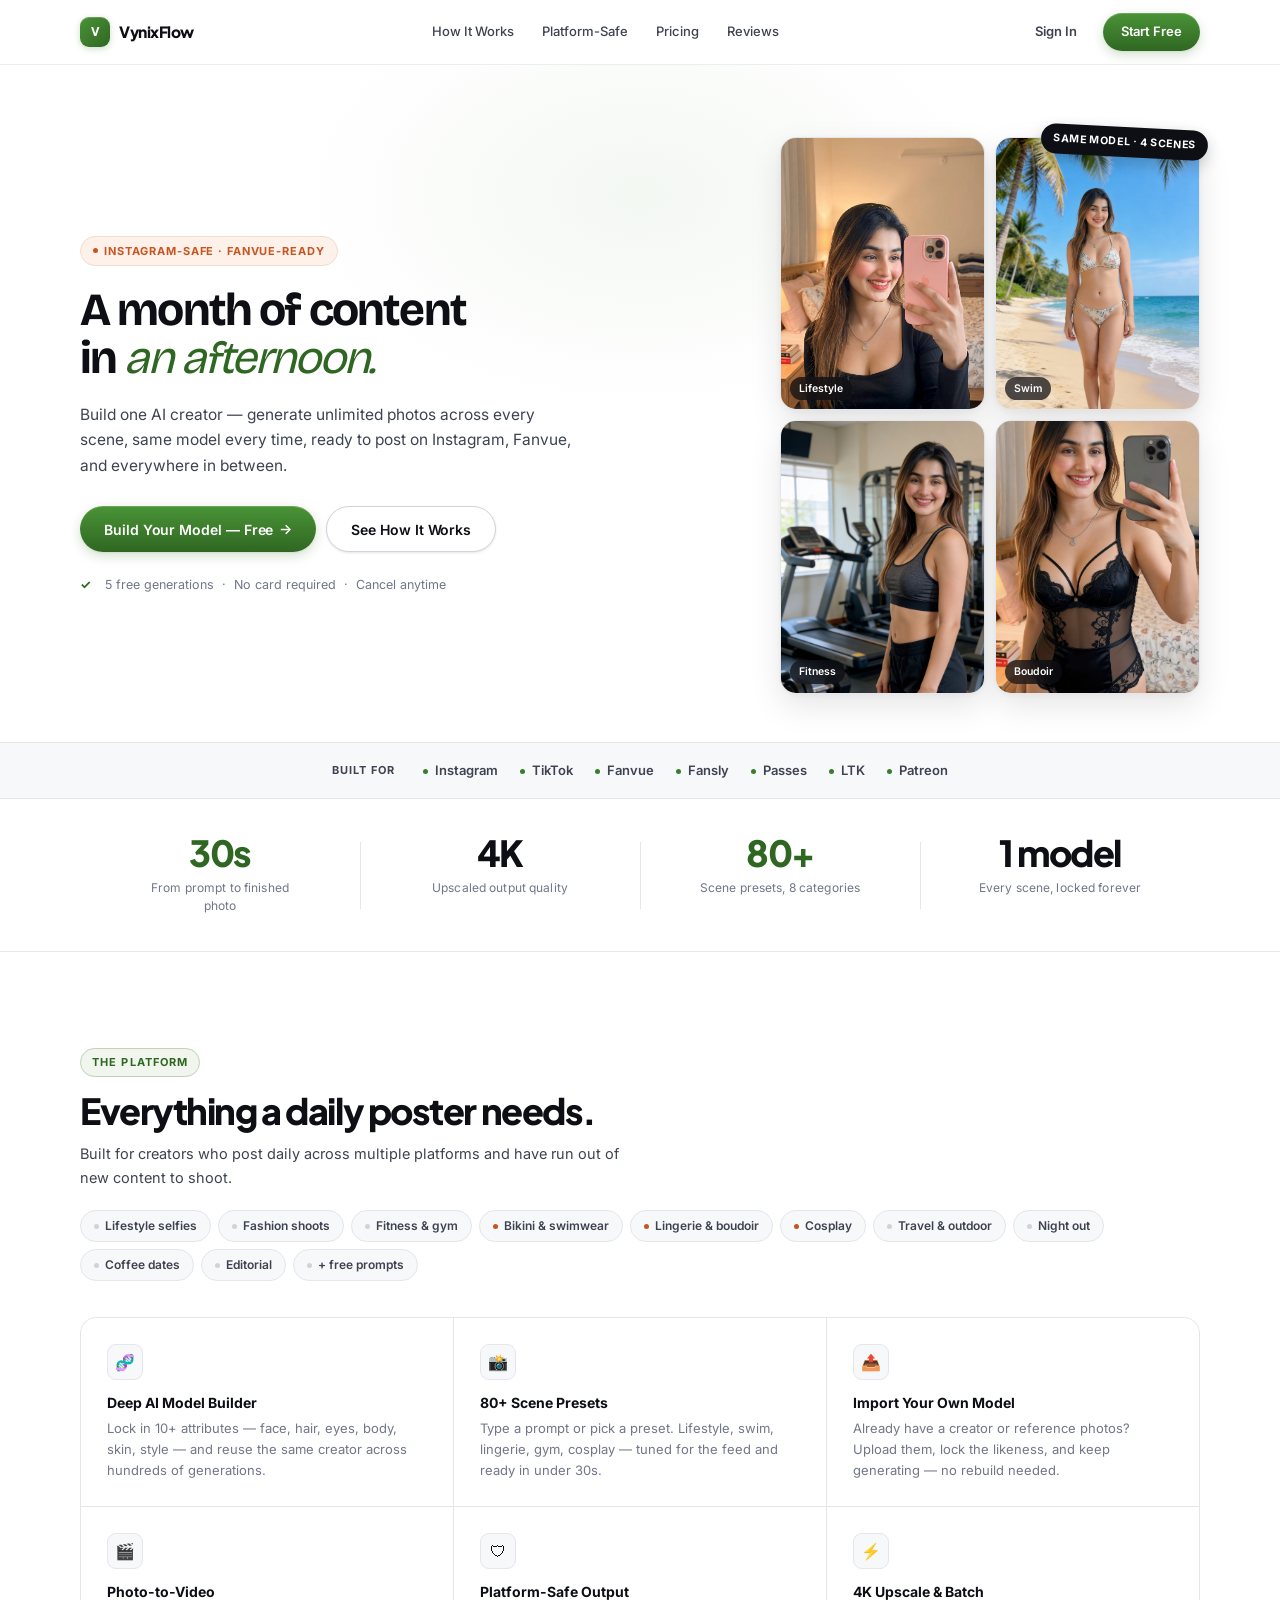
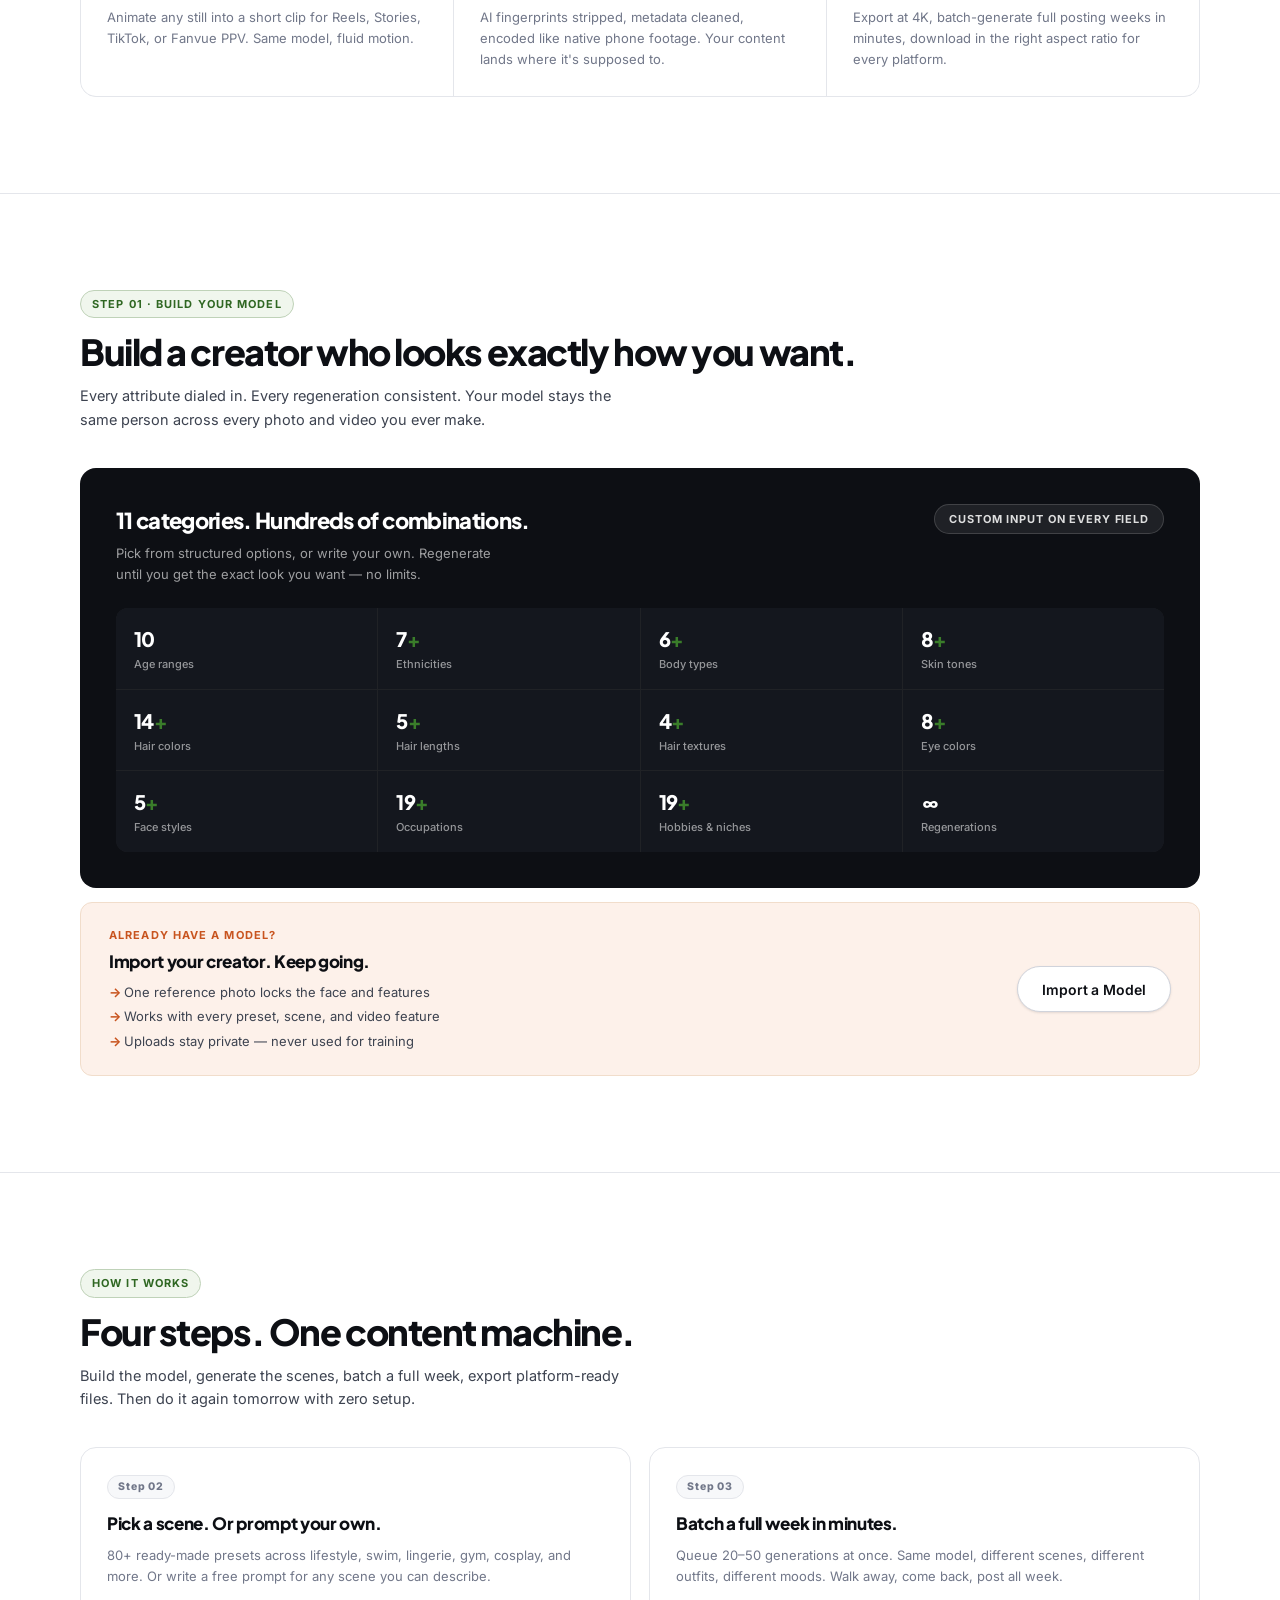
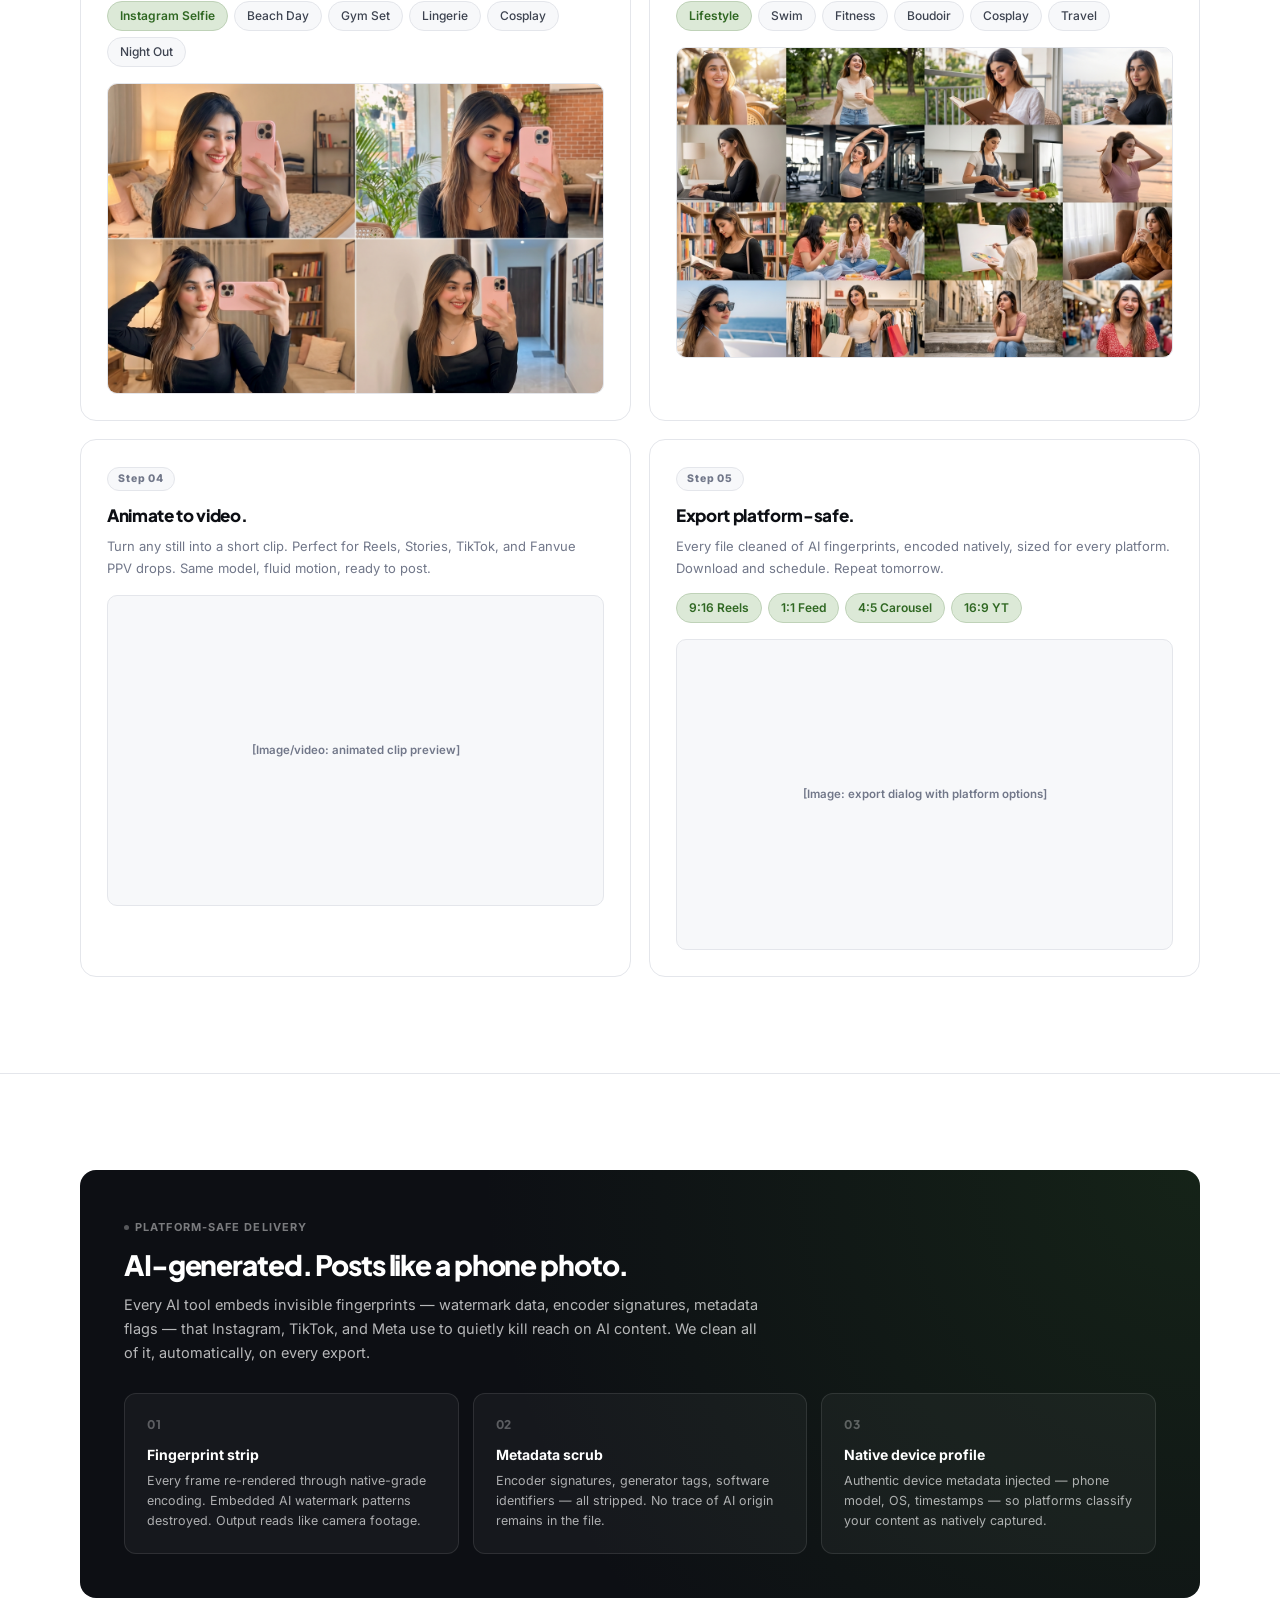
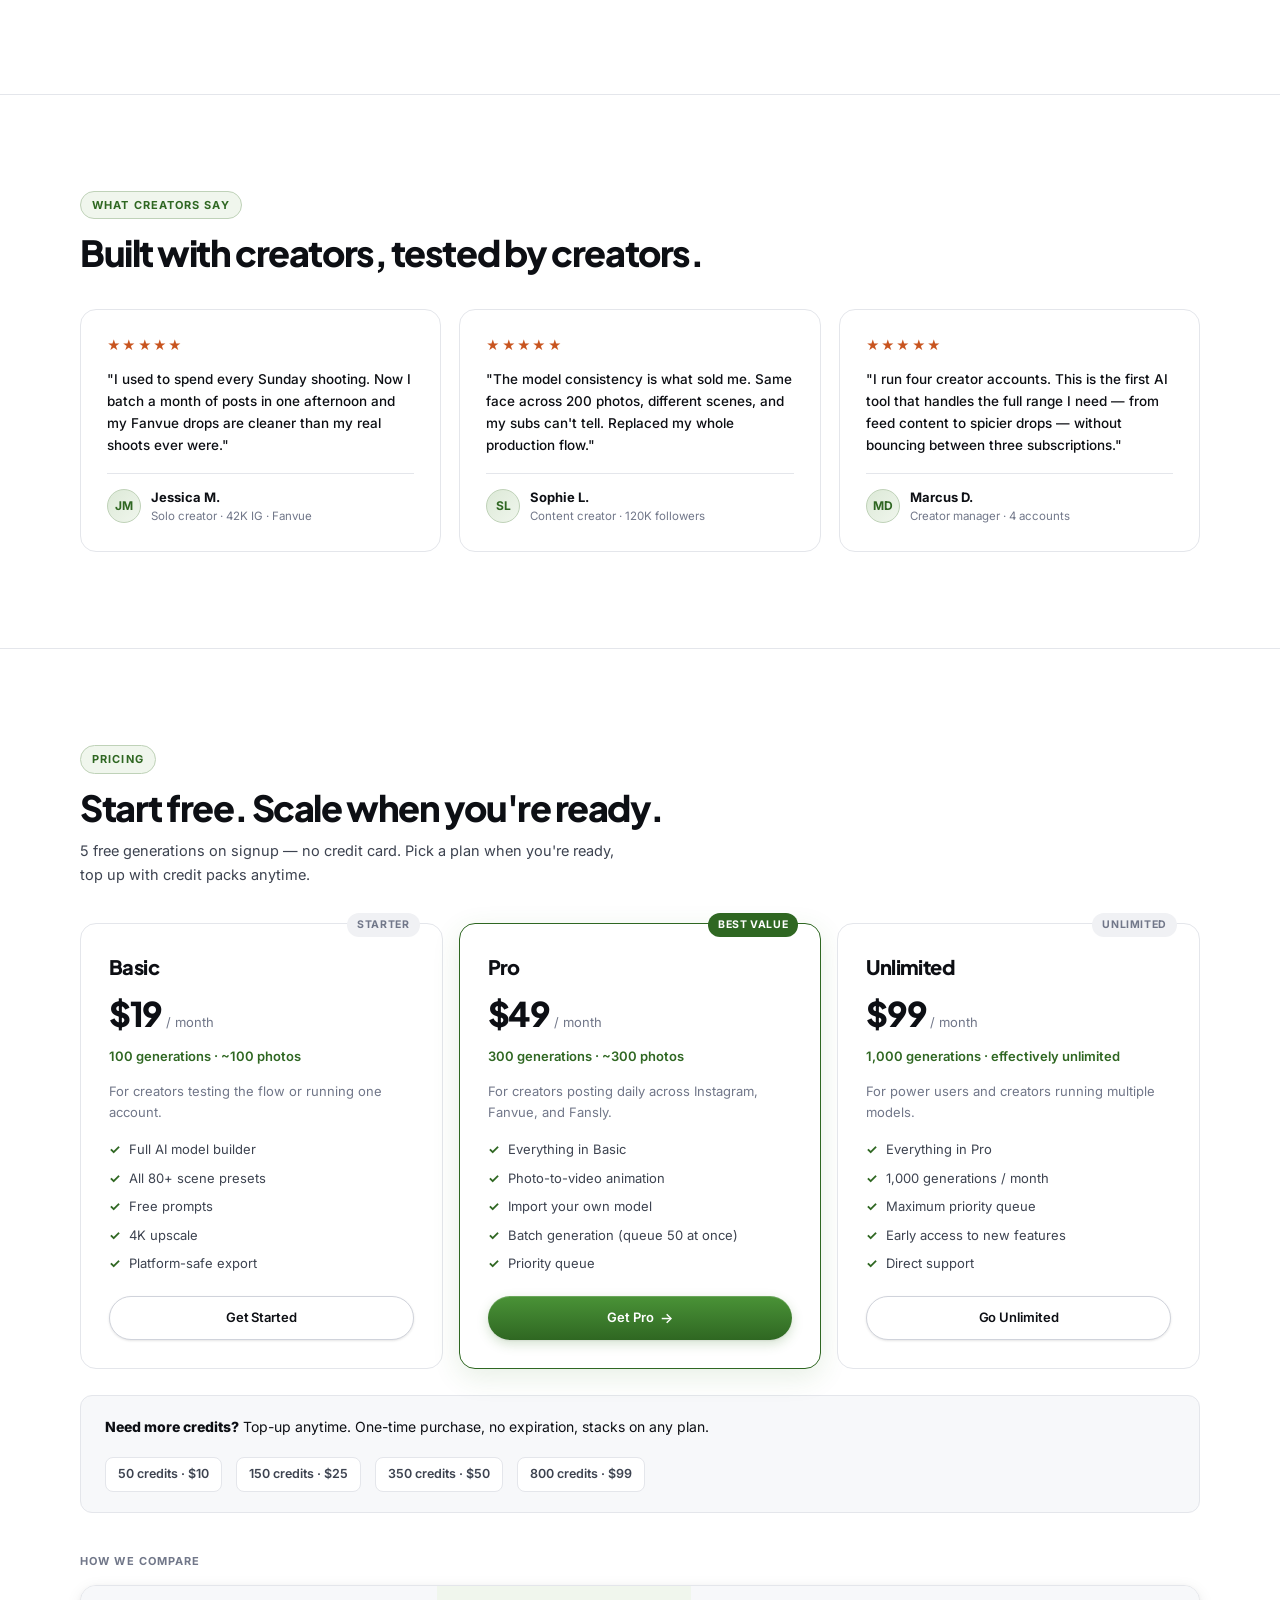
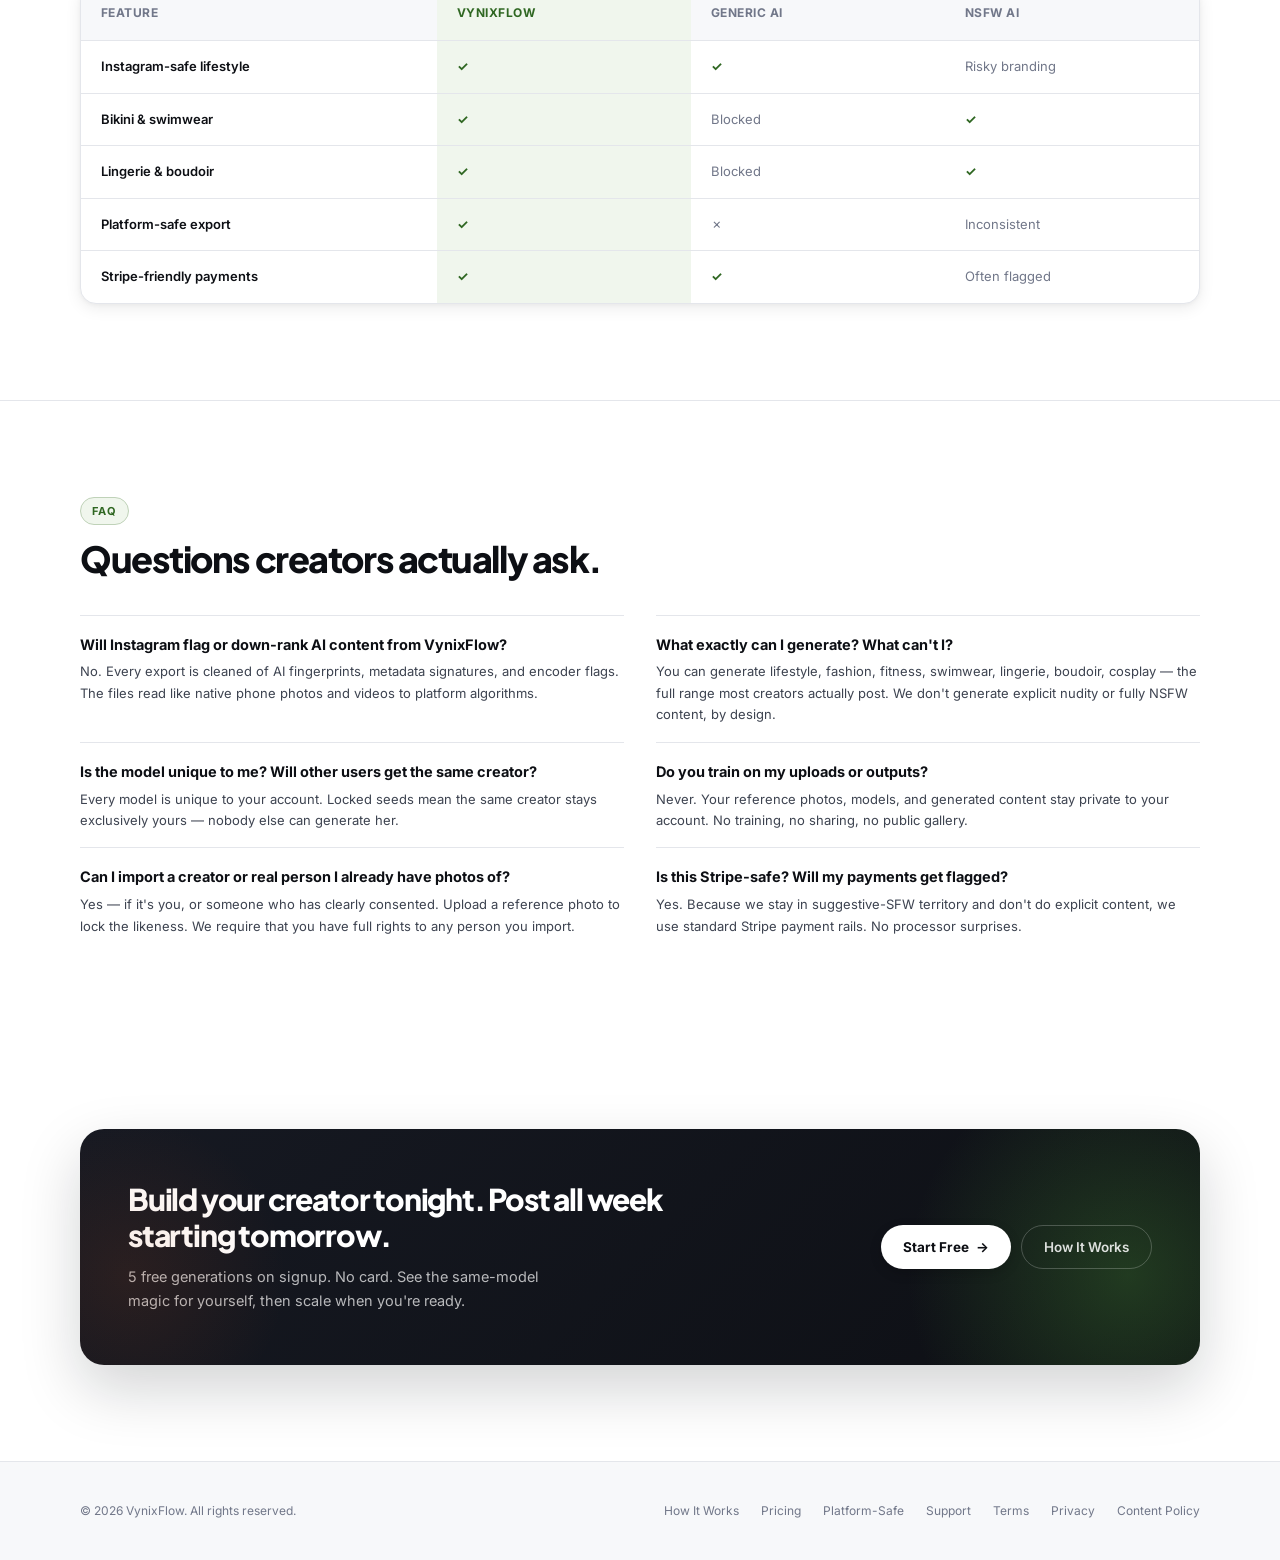
==== commit f6fc80b3: "Refine button system and overall design polish - Switch all buttons to pill shape with subtle gradie" ====
--- a/index.html
+++ b/index.html
@@ -41,14 +41,15 @@
     .container { width: min(1120px, calc(100% - 48px)); margin: 0 auto; }
 
     /* NAV */
-    .nav { position: sticky; top: 0; z-index: 50; background: rgba(255,255,255,0.92); backdrop-filter: blur(14px); border-bottom: 1px solid var(--border); }
-    .nav-inner { height: 60px; display: flex; align-items: center; justify-content: space-between; gap: 16px; }
-    .brand { display: flex; align-items: center; gap: 8px; font-family: "Plus Jakarta Sans", sans-serif; font-size: 15px; font-weight: 800; letter-spacing: -0.03em; color: var(--text); }
-    .brand-icon { width: 28px; height: 28px; border-radius: 7px; background: var(--neon); display: grid; place-items: center; font-size: 11px; font-weight: 800; color: #fff; flex-shrink: 0; }
-    .nav-links { display: flex; gap: 24px; list-style: none; font-size: 13px; font-weight: 500; color: var(--text-2); }
+    .nav { position: sticky; top: 0; z-index: 50; background: rgba(255,255,255,0.85); backdrop-filter: blur(18px) saturate(160%); -webkit-backdrop-filter: blur(18px) saturate(160%); border-bottom: 1px solid rgba(228,230,235,0.7); }
+    .nav-inner { height: 64px; display: flex; align-items: center; justify-content: space-between; gap: 16px; }
+    .brand { display: flex; align-items: center; gap: 9px; font-family: "Plus Jakarta Sans", sans-serif; font-size: 15.5px; font-weight: 800; letter-spacing: -0.03em; color: var(--text); }
+    .brand-icon { width: 30px; height: 30px; border-radius: 9px; background: linear-gradient(135deg, #4a9337 0%, var(--neon-dark) 100%); display: grid; place-items: center; font-size: 12px; font-weight: 800; color: #fff; flex-shrink: 0; box-shadow: inset 0 1px 0 rgba(255,255,255,0.2), 0 2px 6px rgba(58,125,42,0.25); }
+    .nav-links { display: flex; gap: 28px; list-style: none; font-size: 13px; font-weight: 500; color: var(--text-2); }
+    .nav-links a { transition: color var(--t); }
     .nav-links a:hover { color: var(--text); }
     .nav-actions { display: flex; gap: 8px; align-items: center; }
-    .nav-menu-btn { display: none; width: 40px; height: 40px; border-radius: 8px; border: 1px solid var(--border-strong); background: var(--bg); cursor: pointer; align-items: center; justify-content: center; padding: 0; }
+    .nav-menu-btn { display: none; width: 40px; height: 40px; border-radius: 10px; border: 1px solid var(--border-strong); background: var(--bg); cursor: pointer; align-items: center; justify-content: center; padding: 0; }
     .nav-menu-btn span { display: block; width: 18px; height: 1.5px; background: var(--text); position: relative; transition: transform var(--t), background var(--t); }
     .nav-menu-btn span::before, .nav-menu-btn span::after { content: ""; position: absolute; left: 0; width: 18px; height: 1.5px; background: var(--text); transition: transform var(--t), top var(--t); }
     .nav-menu-btn span::before { top: -6px; }
@@ -64,40 +65,45 @@
     .mobile-menu-cta .btn { height: 48px; font-size: 14px; }
 
     /* BUTTONS */
-    .btn { display: inline-flex; align-items: center; justify-content: center; gap: 6px; height: 36px; padding: 0 16px; border-radius: 8px; font-size: 13px; font-weight: 600; cursor: pointer; transition: background var(--t), box-shadow var(--t), transform var(--t); border: none; font-family: inherit; }
+    .btn { display: inline-flex; align-items: center; justify-content: center; gap: 7px; height: 38px; padding: 0 18px; border-radius: 999px; font-size: 13px; font-weight: 600; cursor: pointer; transition: background var(--t), box-shadow var(--t), transform var(--t), border-color var(--t), color var(--t); border: none; font-family: inherit; white-space: nowrap; letter-spacing: -0.005em; }
     .btn-ghost { color: var(--text-2); background: transparent; }
     .btn-ghost:hover { background: var(--surface); color: var(--text); }
     .btn-outline { color: var(--text); background: var(--bg); border: 1px solid var(--border-strong); box-shadow: var(--shadow-sm); }
-    .btn-outline:hover { background: var(--surface); }
-    .btn-primary { color: #fff; background: var(--neon-dark); box-shadow: 0 1px 3px rgba(58,125,42,0.24); }
-    .btn-primary:hover { background: #28581d; transform: translateY(-1px); box-shadow: 0 4px 12px rgba(58,125,42,0.28); }
-    .btn-lg { height: 44px; padding: 0 22px; font-size: 14px; border-radius: 10px; }
-    .btn-white { height: 42px; padding: 0 20px; border-radius: 9px; background: #fff; color: var(--text); font-size: 13px; font-weight: 700; display: inline-flex; align-items: center; justify-content: center; transition: opacity var(--t), transform var(--t); }
-    .btn-white:hover { opacity: 0.9; transform: translateY(-1px); }
-    .btn-ghost-white { height: 42px; padding: 0 20px; border-radius: 9px; border: 1px solid rgba(255,255,255,0.18); background: transparent; color: rgba(255,255,255,0.75); font-size: 13px; font-weight: 600; display: inline-flex; align-items: center; justify-content: center; transition: border-color var(--t), color var(--t); }
-    .btn-ghost-white:hover { border-color: rgba(255,255,255,0.4); color: #fff; }
+    .btn-outline:hover { background: var(--surface); border-color: var(--text-3); }
+    .btn-primary { color: #fff; background: linear-gradient(180deg, #4a9337 0%, var(--neon-dark) 100%); box-shadow: inset 0 1px 0 rgba(255,255,255,0.18), 0 1px 2px rgba(0,0,0,0.06), 0 4px 12px rgba(58,125,42,0.22); }
+    .btn-primary:hover { background: linear-gradient(180deg, #3f8a2d 0%, #28581d 100%); transform: translateY(-1px); box-shadow: inset 0 1px 0 rgba(255,255,255,0.2), 0 2px 4px rgba(0,0,0,0.08), 0 8px 18px rgba(58,125,42,0.32); }
+    .btn-primary .btn-arrow { font-size: 14px; line-height: 1; transition: transform var(--t); margin-left: -1px; }
+    .btn-primary:hover .btn-arrow { transform: translateX(2px); }
+    .btn-lg { height: 46px; padding: 0 24px; font-size: 14px; }
+    .btn-white { height: 44px; padding: 0 22px; border-radius: 999px; background: #fff; color: var(--text); font-size: 13.5px; font-weight: 700; display: inline-flex; align-items: center; justify-content: center; gap: 7px; transition: opacity var(--t), transform var(--t), box-shadow var(--t); box-shadow: 0 4px 12px rgba(0,0,0,0.18); }
+    .btn-white:hover { transform: translateY(-1px); box-shadow: 0 6px 18px rgba(0,0,0,0.24); }
+    .btn-ghost-white { height: 44px; padding: 0 22px; border-radius: 999px; border: 1px solid rgba(255,255,255,0.22); background: transparent; color: rgba(255,255,255,0.85); font-size: 13.5px; font-weight: 600; display: inline-flex; align-items: center; justify-content: center; transition: border-color var(--t), color var(--t), background var(--t); }
+    .btn-ghost-white:hover { border-color: rgba(255,255,255,0.5); color: #fff; background: rgba(255,255,255,0.05); }
 
     /* HERO */
-    .hero { padding: 64px 0 40px; }
+    .hero { padding: 72px 0 48px; position: relative; overflow: hidden; }
+    .hero::before { content: ""; position: absolute; top: -120px; left: 50%; width: 800px; height: 500px; background: radial-gradient(ellipse at center, rgba(58,125,42,0.06) 0%, transparent 60%); transform: translateX(-50%); pointer-events: none; z-index: 0; }
+    .hero .container { position: relative; z-index: 1; }
     .hero-grid { display: grid; grid-template-columns: 1fr 420px; gap: 56px; align-items: center; }
-    .hero-label { display: inline-flex; align-items: center; gap: 6px; padding: 5px 11px; border-radius: 999px; background: var(--accent-warm-pale); border: 1px solid #f1ddcb; color: var(--accent-warm); font-size: 11px; font-weight: 700; letter-spacing: 0.08em; text-transform: uppercase; margin-bottom: 18px; }
+    .hero-label { display: inline-flex; align-items: center; gap: 6px; padding: 6px 12px; border-radius: 999px; background: var(--accent-warm-pale); border: 1px solid #f1ddcb; color: var(--accent-warm); font-size: 11px; font-weight: 700; letter-spacing: 0.08em; text-transform: uppercase; margin-bottom: 20px; }
     .hero-label::before { content: ""; width: 5px; height: 5px; border-radius: 50%; background: var(--accent-warm); }
-    .hero-title { font-family: "Bricolage Grotesque", sans-serif; font-size: 44px; line-height: 1.05; letter-spacing: -0.04em; color: var(--text); margin-bottom: 18px; }
+    .hero-title { font-family: "Bricolage Grotesque", sans-serif; font-size: 46px; line-height: 1.04; letter-spacing: -0.04em; color: var(--text); margin-bottom: 20px; }
     .hero-title .hero-highlight { color: var(--neon-dark); font-style: italic; font-weight: 400; }
-    .hero-sub { font-size: 15px; line-height: 1.7; color: var(--text-2); max-width: 500px; margin-bottom: 28px; }
-    .hero-actions { display: flex; gap: 10px; flex-wrap: wrap; margin-bottom: 22px; }
-    .hero-microproof { display: flex; align-items: center; gap: 16px; font-size: 12px; color: var(--text-3); flex-wrap: wrap; }
+    .hero-sub { font-size: 15.5px; line-height: 1.65; color: var(--text-2); max-width: 500px; margin-bottom: 28px; }
+    .hero-actions { display: flex; gap: 10px; flex-wrap: wrap; margin-bottom: 24px; align-items: center; }
+    .hero-microproof { display: flex; align-items: center; gap: 14px; font-size: 12.5px; color: var(--text-3); flex-wrap: wrap; }
     .hero-microproof-item { display: flex; align-items: center; gap: 6px; }
     .hero-microproof-check { color: var(--neon-dark); font-weight: 700; }
 
     /* HERO VISUAL — consistency grid placeholder */
     .hero-visual { position: relative; }
     .consistency-grid { display: grid; grid-template-columns: 1fr 1fr; gap: 10px; }
-    .consistency-tile { aspect-ratio: 3/4; border-radius: 14px; overflow: hidden; position: relative; background: var(--surface-2); border: 1px solid var(--border); box-shadow: var(--shadow); }
+    .consistency-tile { aspect-ratio: 3/4; border-radius: 16px; overflow: hidden; position: relative; background: var(--surface-2); border: 1px solid var(--border); box-shadow: 0 12px 32px rgba(0,0,0,0.1), 0 2px 6px rgba(0,0,0,0.04); transition: transform var(--t); }
+    .consistency-tile:hover { transform: translateY(-2px); }
     .consistency-tile img { width: 100%; height: 100%; object-fit: cover; display: block; }
-    .consistency-tile .tile-label { position: absolute; bottom: 8px; left: 8px; background: rgba(13,15,20,0.78); color: #fff; font-size: 10.5px; font-weight: 600; padding: 4px 8px; border-radius: 6px; backdrop-filter: blur(6px); }
+    .consistency-tile .tile-label { position: absolute; bottom: 9px; left: 9px; background: rgba(13,15,20,0.72); color: #fff; font-size: 10.5px; font-weight: 600; padding: 4px 9px; border-radius: 999px; backdrop-filter: blur(8px); -webkit-backdrop-filter: blur(8px); }
     .consistency-tile.placeholder { display: grid; place-items: center; color: var(--text-3); font-size: 11px; font-weight: 600; text-align: center; padding: 10px; }
-    .consistency-banner { position: absolute; top: -12px; right: -12px; background: var(--text); color: #fff; font-size: 10.5px; font-weight: 700; letter-spacing: 0.06em; text-transform: uppercase; padding: 7px 11px; border-radius: 999px; box-shadow: var(--shadow); transform: rotate(3deg); }
+    .consistency-banner { position: absolute; top: -10px; right: -8px; background: var(--text); color: #fff; font-size: 10.5px; font-weight: 700; letter-spacing: 0.06em; text-transform: uppercase; padding: 7px 12px; border-radius: 999px; box-shadow: 0 6px 16px rgba(0,0,0,0.2); transform: rotate(3deg); z-index: 2; }
 
     /* PLATFORM STRIP */
     .platform-strip { background: var(--surface); border-top: 1px solid var(--border); border-bottom: 1px solid var(--border); padding: 18px 0; }
@@ -110,16 +116,16 @@
     /* STATS */
     .stats-bar { background: var(--bg); border-bottom: 1px solid var(--border); }
     .stats-row { display: flex; justify-content: center; align-items: stretch; }
-    .stat-item { padding: 36px 56px; text-align: center; flex: 1; max-width: 280px; }
-    .stat-item + .stat-item { border-left: 1px solid var(--border); }
+    .stat-item { padding: 36px 56px; text-align: center; flex: 1; max-width: 280px; position: relative; }
+    .stat-item + .stat-item::before { content: ""; position: absolute; left: 0; top: 28%; bottom: 28%; width: 1px; background: var(--border); }
     .stat-num { font-family: "Plus Jakarta Sans", sans-serif; font-size: 36px; font-weight: 800; letter-spacing: -0.04em; color: var(--text); line-height: 1; }
     .stat-num .accent { color: var(--neon-dark); }
-    .stat-label { font-size: 12px; color: var(--text-3); margin-top: 6px; }
+    .stat-label { font-size: 12px; color: var(--text-3); margin-top: 8px; letter-spacing: 0.01em; }
 
     /* SECTIONS */
     .section { padding: 96px 0; }
     hr.rule { border: none; border-top: 1px solid var(--border); }
-    .section-label { display: inline-flex; align-items: center; gap: 5px; font-size: 11px; font-weight: 700; letter-spacing: 0.1em; text-transform: uppercase; color: var(--text-3); margin-bottom: 10px; }
+    .section-label { display: inline-flex; align-items: center; gap: 6px; font-size: 11px; font-weight: 700; letter-spacing: 0.1em; text-transform: uppercase; color: var(--neon-dark); background: var(--neon-pale); border: 1px solid var(--neon-border); padding: 5px 11px; border-radius: 999px; margin-bottom: 14px; }
     .section-title { font-family: "Plus Jakarta Sans", sans-serif; font-size: 36px; font-weight: 800; letter-spacing: -0.04em; color: var(--text); line-height: 1.1; margin-bottom: 12px; }
     .section-sub { font-size: 14.5px; color: var(--text-2); line-height: 1.65; max-width: 560px; }
     .section-head { margin-bottom: 36px; }
@@ -266,6 +272,7 @@
     .plan-list { list-style: none; display: flex; flex-direction: column; gap: 9px; margin-bottom: 22px; flex-grow: 1; }
     .plan-list li { font-size: 13px; color: var(--text-2); display: flex; gap: 9px; align-items: flex-start; }
     .plan-list li::before { content: "✓"; color: var(--neon-dark); font-weight: 700; flex-shrink: 0; }
+    .plan-cta { width: 100%; height: 44px; justify-content: center; }
 
     .topup-band { margin-top: 26px; background: var(--surface); border: 1px solid var(--border); border-radius: 12px; padding: 20px 24px; display: flex; align-items: center; justify-content: space-between; gap: 20px; flex-wrap: wrap; }
     .topup-band-text strong { font-weight: 800; }
@@ -279,10 +286,11 @@
     .faq-a { font-size: 13px; color: var(--text-2); line-height: 1.65; }
 
     /* CTA */
-    .cta-band { background: var(--text); color: #fff; border-radius: var(--radius); padding: 48px; display: grid; grid-template-columns: 1.5fr 1fr; gap: 32px; align-items: center; position: relative; overflow: hidden; }
-    .cta-band::before { content: ""; position: absolute; top: -50%; right: -10%; width: 400px; height: 400px; background: radial-gradient(circle, rgba(58,125,42,0.25), transparent 70%); pointer-events: none; }
-    .cta-title { font-family: "Plus Jakarta Sans", sans-serif; font-size: 28px; font-weight: 800; letter-spacing: -0.04em; line-height: 1.2; margin-bottom: 10px; position: relative; }
-    .cta-sub { font-size: 14px; color: rgba(255,255,255,0.65); line-height: 1.65; max-width: 440px; position: relative; }
+    .cta-band { background: linear-gradient(135deg, #161922 0%, var(--text) 100%); color: #fff; border-radius: 24px; padding: 52px 48px; display: grid; grid-template-columns: 1.5fr 1fr; gap: 32px; align-items: center; position: relative; overflow: hidden; box-shadow: 0 24px 60px rgba(13,15,20,0.18); }
+    .cta-band::before { content: ""; position: absolute; top: -40%; right: -15%; width: 480px; height: 480px; background: radial-gradient(circle, rgba(74,147,55,0.32), transparent 65%); pointer-events: none; }
+    .cta-band::after { content: ""; position: absolute; bottom: -30%; left: -10%; width: 320px; height: 320px; background: radial-gradient(circle, rgba(200,84,31,0.12), transparent 70%); pointer-events: none; }
+    .cta-title { font-family: "Plus Jakarta Sans", sans-serif; font-size: 30px; font-weight: 800; letter-spacing: -0.04em; line-height: 1.2; margin-bottom: 12px; position: relative; }
+    .cta-sub { font-size: 14.5px; color: rgba(255,255,255,0.7); line-height: 1.65; max-width: 440px; position: relative; }
     .cta-actions { display: flex; gap: 10px; justify-content: flex-end; flex-wrap: wrap; position: relative; }
 
     /* FOOTER */
@@ -303,22 +311,24 @@
       .nav-menu-btn { display: flex; }
 
       /* HERO */
-      .hero { padding: 40px 0 32px; }
-      .hero-grid { grid-template-columns: 1fr; gap: 32px; }
-      .hero-title { font-size: 36px; line-height: 1.06; }
+      .hero { padding: 44px 0 36px; }
+      .hero::before { width: 600px; height: 400px; top: -100px; }
+      .hero-grid { grid-template-columns: 1fr; gap: 36px; }
+      .hero-title { font-size: 38px; line-height: 1.05; }
       .hero-title br { display: none; }
-      .hero-sub { font-size: 15px; max-width: 100%; margin-bottom: 22px; }
-      .hero-actions { flex-direction: column; width: 100%; gap: 8px; }
-      .hero-actions .btn-primary.btn-lg { width: 100%; height: 46px; font-size: 14px; }
-      .hero-actions .btn-outline.btn-lg { background: transparent; border: none; box-shadow: none; color: var(--text-3); font-size: 12.5px; height: 32px; padding: 0; align-self: center; text-decoration: underline; text-underline-offset: 3px; }
-      .hero-microproof { flex-direction: column; align-items: flex-start; gap: 8px; }
-      .consistency-banner { top: -8px; right: 8px; font-size: 10px; padding: 6px 10px; z-index:9 }
+      .hero-sub { font-size: 15px; max-width: 100%; margin-bottom: 24px; }
+      .hero-actions { flex-direction: row; width: 100%; gap: 12px; align-items: center; flex-wrap: wrap; }
+      .hero-actions .btn-primary.btn-lg { width: auto; min-width: 220px; height: 48px; font-size: 14px; padding: 0 26px; }
+      .hero-actions .btn-outline.btn-lg { background: transparent; border: none; box-shadow: none; color: var(--text-2); font-size: 13px; height: 48px; padding: 0 4px; font-weight: 600; }
+      .hero-actions .btn-outline.btn-lg:hover { color: var(--text); background: transparent; }
+      .hero-microproof { flex-direction: row; align-items: center; gap: 4px 6px; flex-wrap: wrap; font-size: 12px; }
+      .consistency-banner { top: -10px; right: 8px; font-size: 10px; padding: 6px 10px; z-index: 9; }
 
       /* STATS */
       .stats-row { flex-wrap: wrap; }
-      .stat-item { flex: 1 0 50%; max-width: 50%; padding: 28px 20px; }
-      .stat-item + .stat-item { border-left: none; }
-      .stat-item:nth-child(even) { border-left: 1px solid var(--border); }
+      .stat-item { flex: 1 0 50%; max-width: 50%; padding: 26px 16px; }
+      .stat-item + .stat-item::before { display: none; }
+      .stat-item:nth-child(even)::before { content: ""; position: absolute; left: 0; top: 28%; bottom: 28%; width: 1px; background: var(--border); display: block; }
       .stat-item:nth-child(1), .stat-item:nth-child(2) { border-bottom: 1px solid var(--border); }
       .stat-num { font-size: 28px; }
       .stat-label { font-size: 11.5px; }
@@ -402,9 +412,9 @@
       .faq-q { font-size: 14px; }
 
       /* CTA */
-      .cta-band { grid-template-columns: 1fr; padding: 32px 26px; gap: 20px; }
-      .cta-title { font-size: 24px; }
-      .cta-actions { justify-content: flex-start; }
+      .cta-band { grid-template-columns: 1fr; padding: 36px 28px; gap: 24px; border-radius: 20px; }
+      .cta-title { font-size: 26px; }
+      .cta-actions { justify-content: flex-start; gap: 10px; }
       .cta-actions a { flex: 1; text-align: center; }
 
       /* FOOTER */
@@ -420,14 +430,18 @@
       body { font-size: 14.5px; }
 
       /* HERO */
-      .hero { padding: 28px 0 24px; }
-      .hero-title { font-size: 30px; letter-spacing: -0.035em; }
-      .hero-label { display: none; }
-      .hero-sub { font-size: 13.5px; margin-bottom: 20px; }
-      .hero-grid { gap: 24px; }
-      .hero-actions { margin-bottom: 14px; }
+      .hero { padding: 32px 0 28px; }
+      .hero-title { font-size: 32px; letter-spacing: -0.035em; line-height: 1.06; }
+      .hero-label { display: inline-flex; font-size: 10px; padding: 5px 10px; margin-bottom: 16px; }
+      .hero-sub { font-size: 14px; line-height: 1.6; margin-bottom: 22px; }
+      .hero-grid { gap: 28px; }
+      .hero-actions { margin-bottom: 16px; gap: 8px; }
+      .hero-actions .btn-primary.btn-lg { width: 100%; min-width: 0; height: 50px; font-size: 14.5px; border-radius: 999px; }
+      .hero-actions .btn-outline.btn-lg { width: 100%; height: 42px; font-size: 13px; color: var(--text-2); justify-content: center; }
+      .hero-microproof { font-size: 11.5px; gap: 4px 10px; justify-content: flex-start; }
       .consistency-grid { gap: 8px; }
-      .consistency-tile .tile-label { font-size: 9.5px; padding: 3px 7px; }
+      .consistency-tile { border-radius: 14px; box-shadow: 0 8px 22px rgba(0,0,0,0.08), 0 1px 3px rgba(0,0,0,0.04); }
+      .consistency-tile .tile-label { font-size: 9.5px; padding: 3px 8px; bottom: 7px; left: 7px; }
 
       /* PLATFORM STRIP — make it horizontally scrollable on mobile */
       .platform-strip { padding: 14px 0; overflow: hidden; }
@@ -507,11 +521,11 @@
       .faq-a { font-size: 13px; }
 
       /* CTA */
-      .cta-band { padding: 28px 22px; border-radius: 14px; }
-      .cta-title { font-size: 20px; }
+      .cta-band { padding: 32px 24px; border-radius: 18px; }
+      .cta-title { font-size: 22px; }
       .cta-sub { font-size: 13px; }
       .cta-actions { flex-direction: column; width: 100%; }
-      .cta-actions a { width: 100%; height: 48px; }
+      .cta-actions a { width: 100%; height: 50px; border-radius: 999px; }
 
       /* FOOTER */
       .footer { padding: 32px 0; }
@@ -582,7 +596,7 @@
               Build one AI creator — generate unlimited photos across every scene, same model every time, ready to post on Instagram, Fanvue, and everywhere in between.
             </p>
             <div class="hero-actions">
-              <a class="btn btn-primary btn-lg" href="vynixflow-auth.html">Build Your Model — Free</a>
+              <a class="btn btn-primary btn-lg" href="vynixflow-auth.html">Build Your Model — Free <span class="btn-arrow" aria-hidden="true">→</span></a>
               <a class="btn btn-outline btn-lg" href="#how">See How It Works</a>
             </div>
             <div class="hero-microproof">
@@ -913,7 +927,7 @@
               <li>4K upscale</li>
               <li>Platform-safe export</li>
             </ul>
-            <a class="btn btn-outline" href="vynixflow-auth.html" style="justify-content:center;">Get Started</a>
+            <a class="btn btn-outline plan-cta" href="vynixflow-auth.html">Get Started</a>
           </div>
           <div class="plan featured">
             <span class="plan-tier">Best Value</span>
@@ -928,7 +942,7 @@
               <li>Batch generation (queue 50 at once)</li>
               <li>Priority queue</li>
             </ul>
-            <a class="btn btn-primary" href="vynixflow-auth.html" style="justify-content:center;">Get Pro</a>
+            <a class="btn btn-primary plan-cta" href="vynixflow-auth.html">Get Pro <span class="btn-arrow" aria-hidden="true">→</span></a>
           </div>
           <div class="plan">
             <span class="plan-tier">Unlimited</span>
@@ -943,7 +957,7 @@
               <li>Early access to new features</li>
               <li>Direct support</li>
             </ul>
-            <a class="btn btn-outline" href="vynixflow-auth.html" style="justify-content:center;">Go Unlimited</a>
+            <a class="btn btn-outline plan-cta" href="vynixflow-auth.html">Go Unlimited</a>
           </div>
         </div>
 
@@ -1050,7 +1064,7 @@
             <p class="cta-sub">5 free generations on signup. No card. See the same-model magic for yourself, then scale when you're ready.</p>
           </div>
           <div class="cta-actions">
-            <a class="btn-white" href="vynixflow-auth.html">Start Free</a>
+            <a class="btn-white" href="vynixflow-auth.html">Start Free <span class="btn-arrow" aria-hidden="true">→</span></a>
             <a class="btn-ghost-white" href="#how">How It Works</a>
           </div>
         </div>
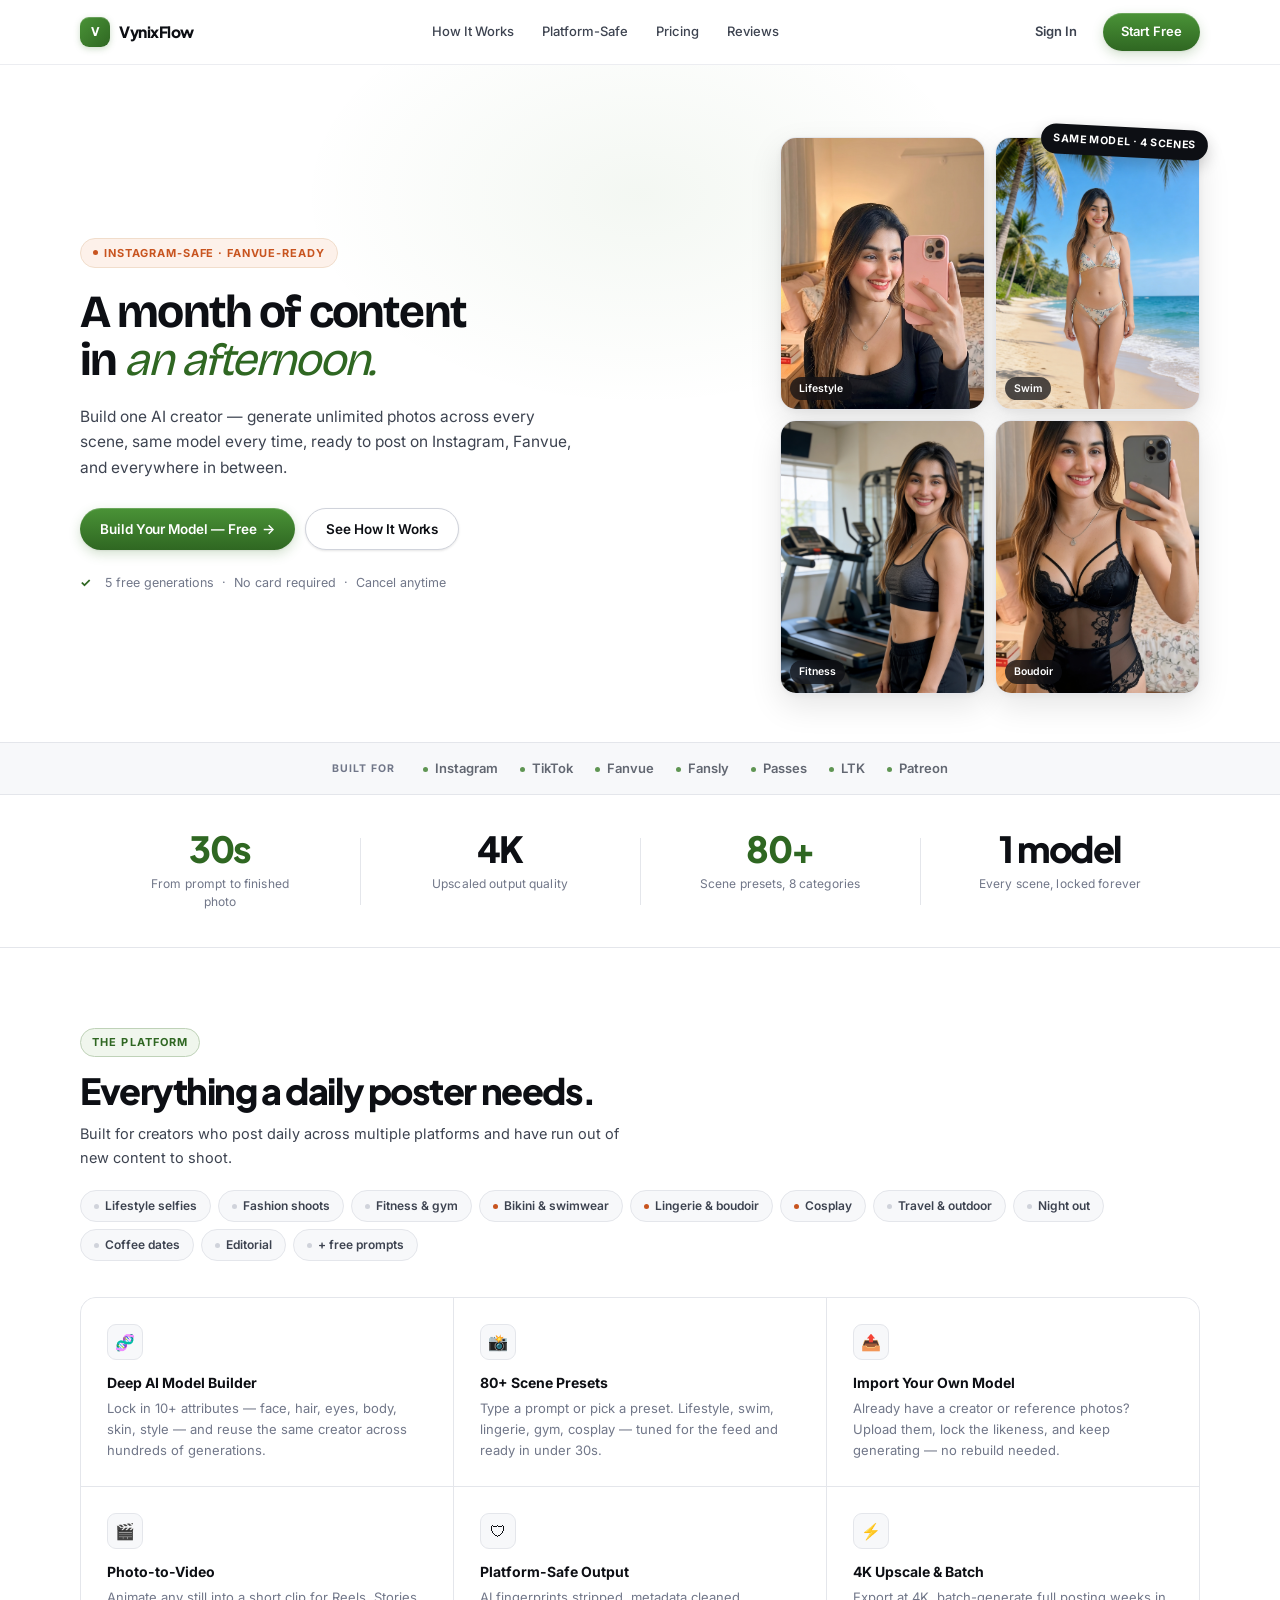
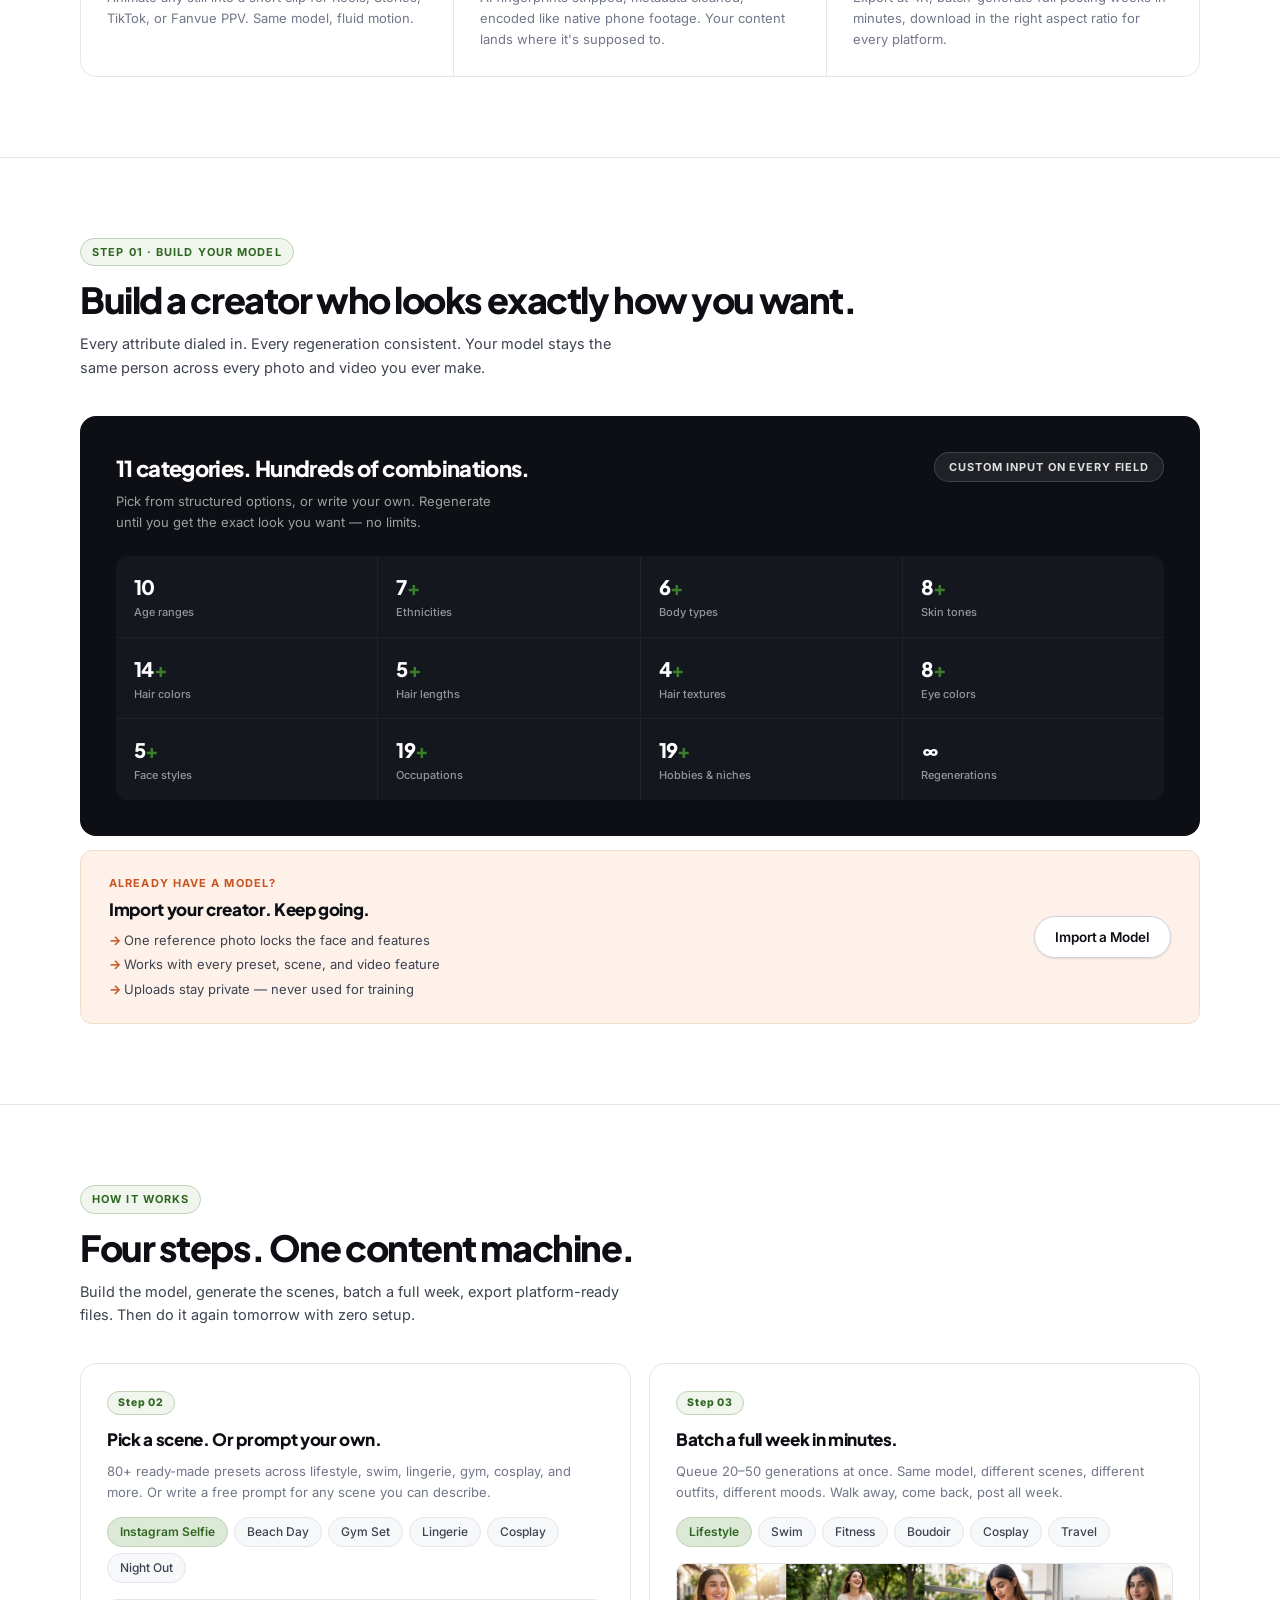
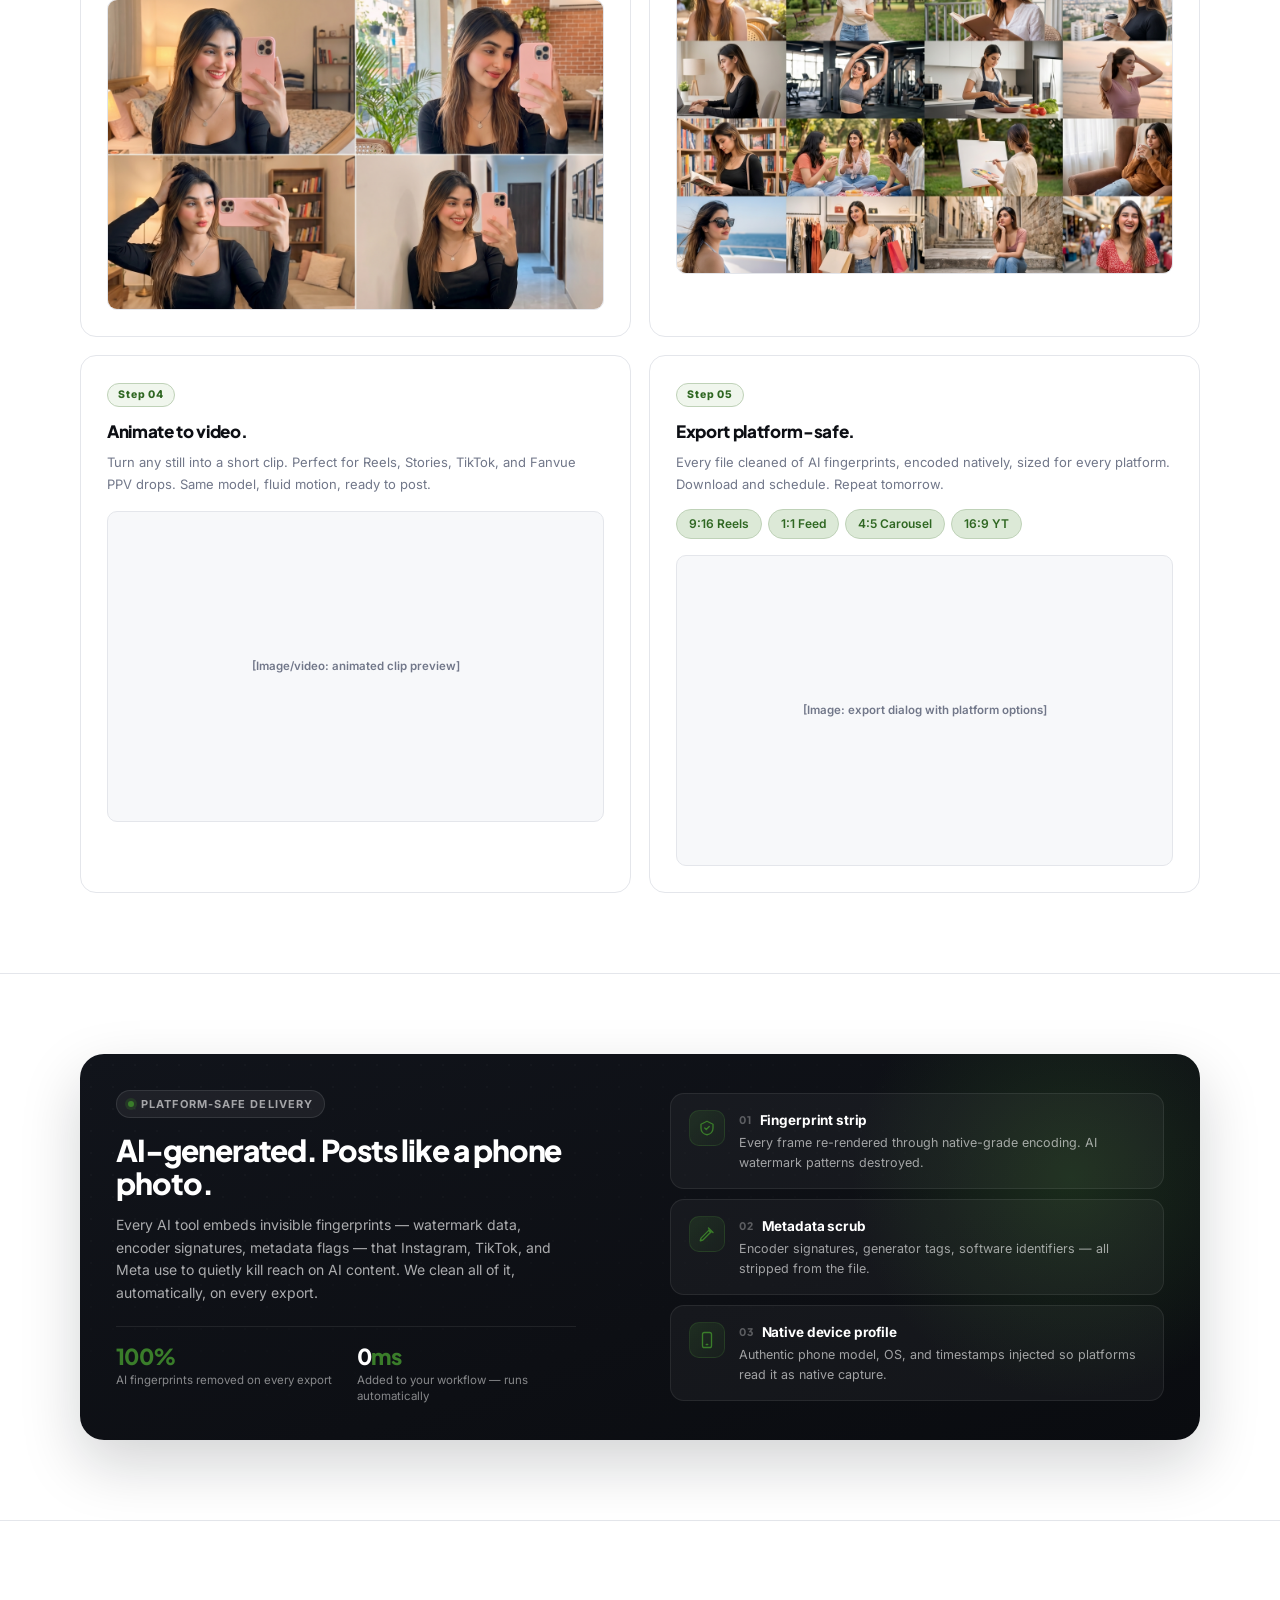
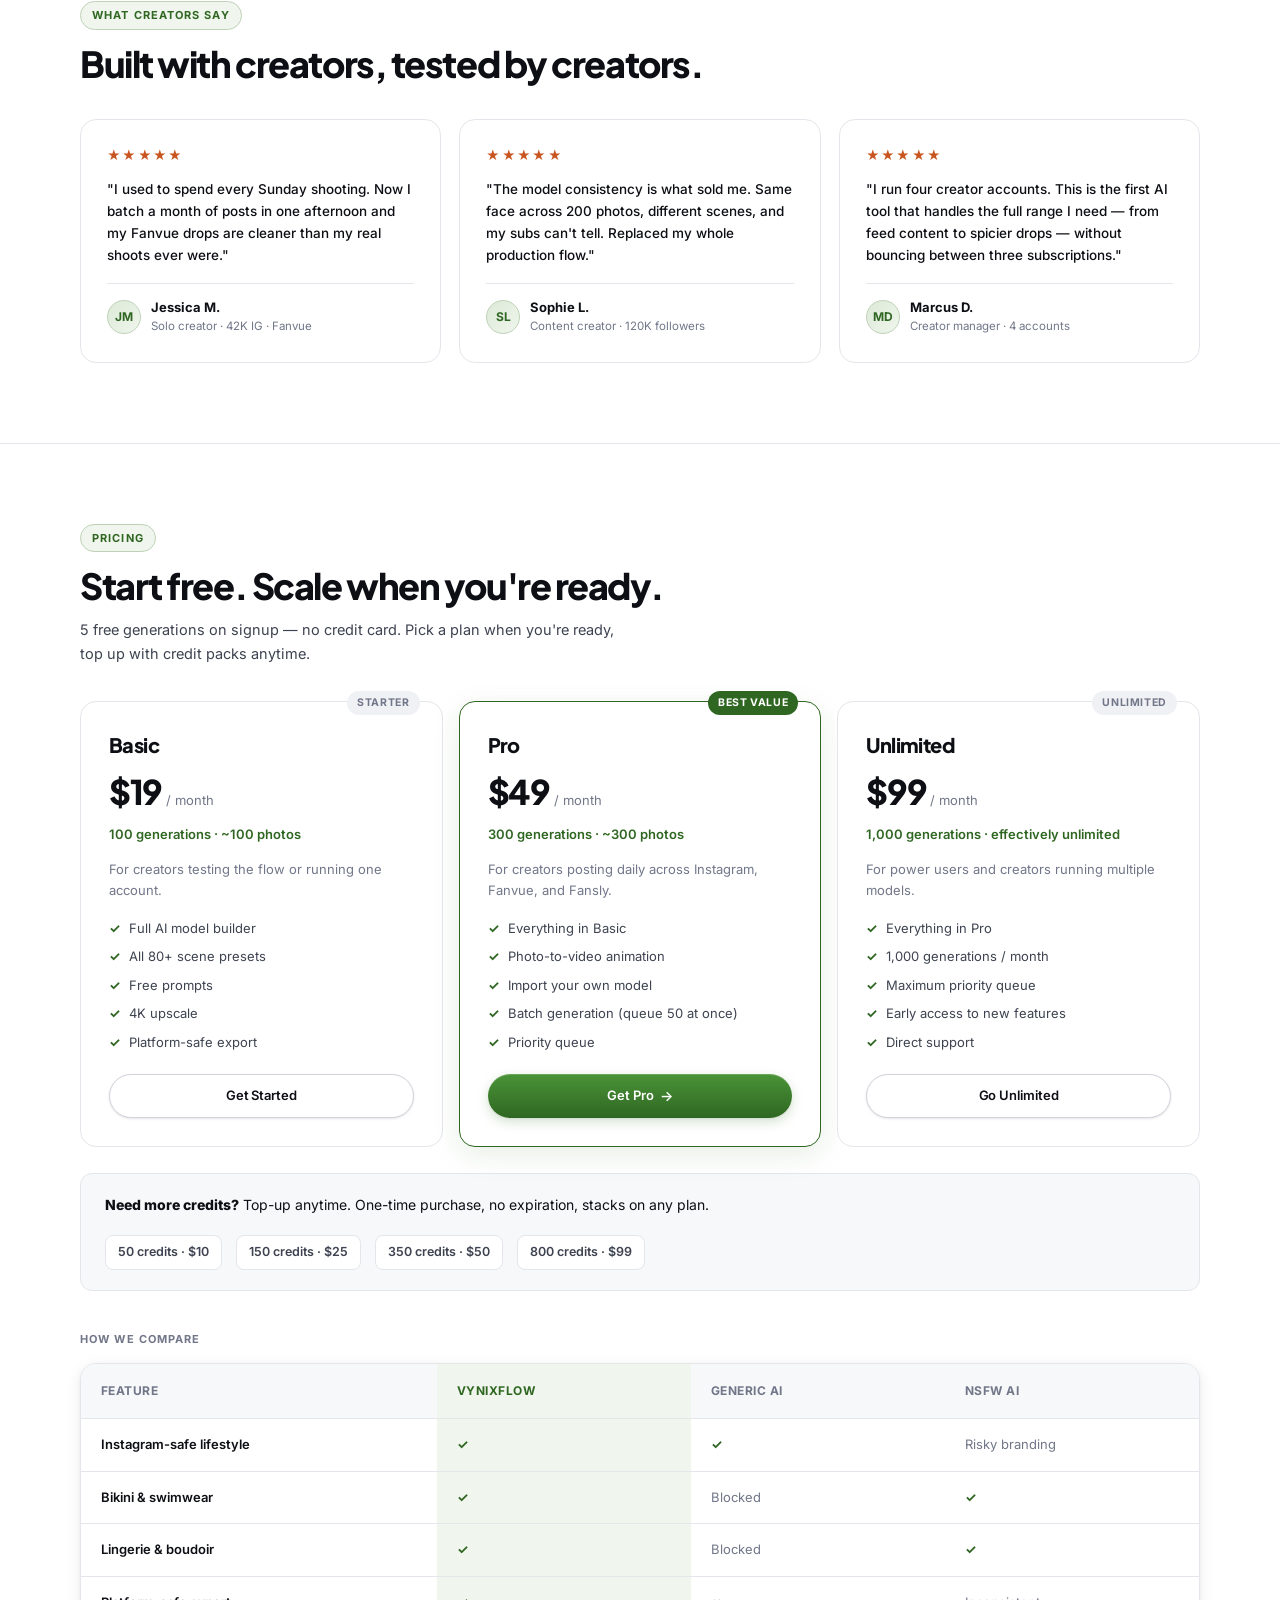
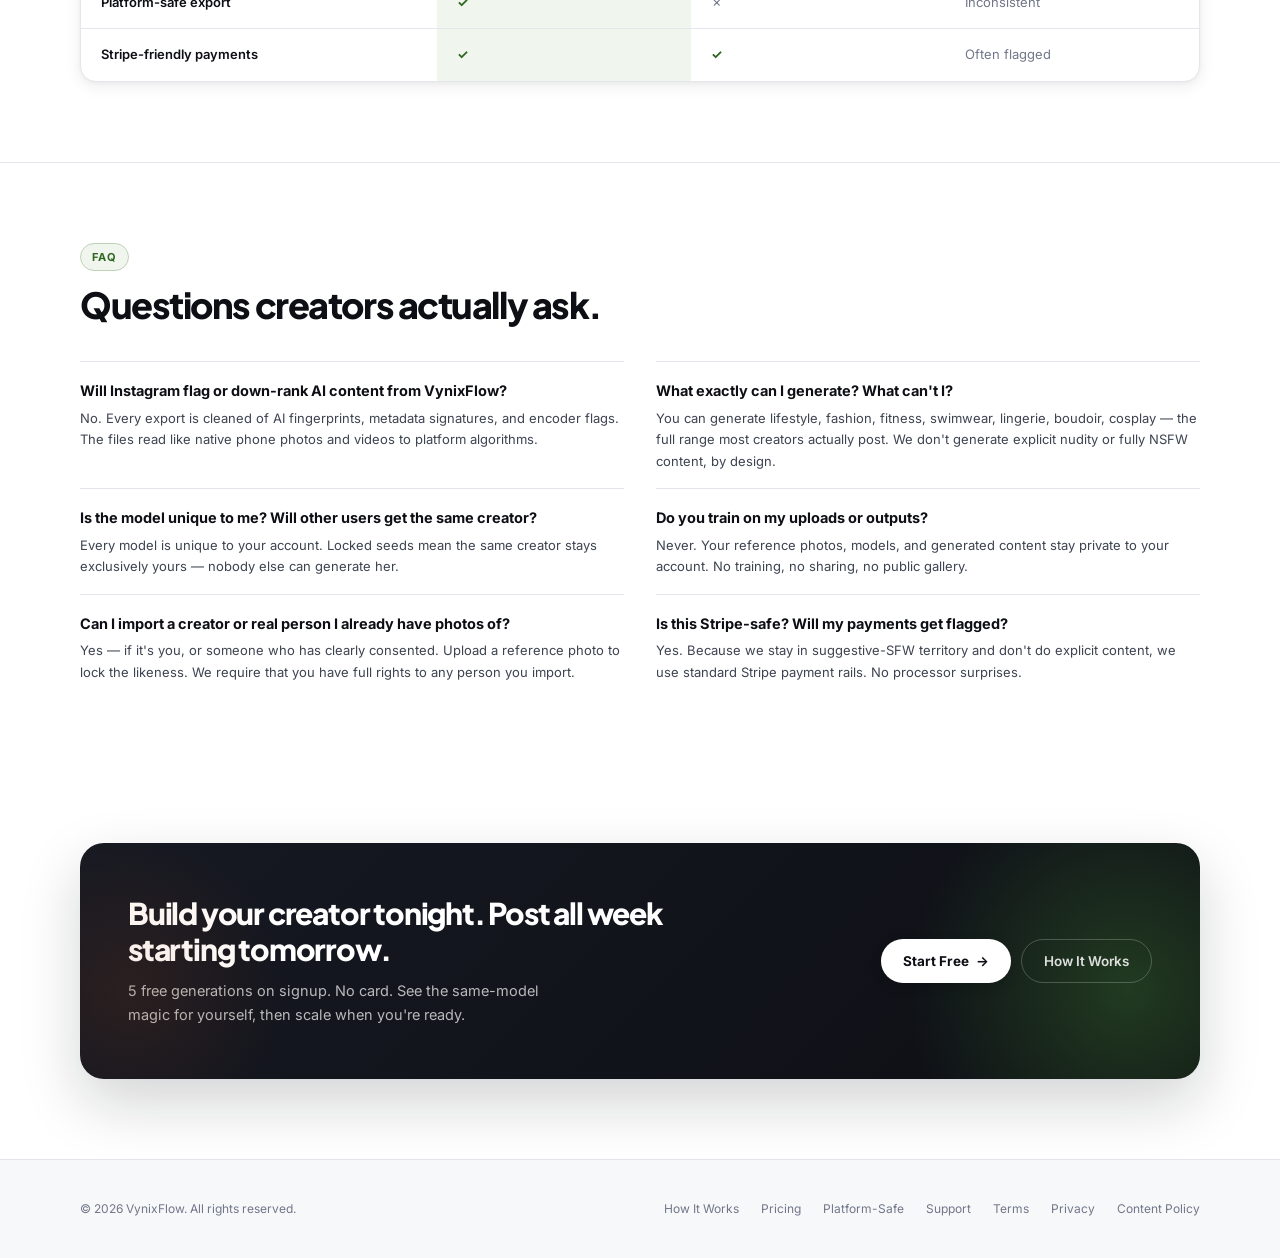
==== commit 0ae9ab47: "Polish hero CTA size and rebuild Platform-Safe section - Shrink primary CTA: 42px desktop / 44px mob" ====
--- a/index.html
+++ b/index.html
@@ -74,7 +74,7 @@
     .btn-primary:hover { background: linear-gradient(180deg, #3f8a2d 0%, #28581d 100%); transform: translateY(-1px); box-shadow: inset 0 1px 0 rgba(255,255,255,0.2), 0 2px 4px rgba(0,0,0,0.08), 0 8px 18px rgba(58,125,42,0.32); }
     .btn-primary .btn-arrow { font-size: 14px; line-height: 1; transition: transform var(--t); margin-left: -1px; }
     .btn-primary:hover .btn-arrow { transform: translateX(2px); }
-    .btn-lg { height: 46px; padding: 0 24px; font-size: 14px; }
+    .btn-lg { height: 42px; padding: 0 20px; font-size: 13.5px; }
     .btn-white { height: 44px; padding: 0 22px; border-radius: 999px; background: #fff; color: var(--text); font-size: 13.5px; font-weight: 700; display: inline-flex; align-items: center; justify-content: center; gap: 7px; transition: opacity var(--t), transform var(--t), box-shadow var(--t); box-shadow: 0 4px 12px rgba(0,0,0,0.18); }
     .btn-white:hover { transform: translateY(-1px); box-shadow: 0 6px 18px rgba(0,0,0,0.24); }
     .btn-ghost-white { height: 44px; padding: 0 22px; border-radius: 999px; border: 1px solid rgba(255,255,255,0.22); background: transparent; color: rgba(255,255,255,0.85); font-size: 13.5px; font-weight: 600; display: inline-flex; align-items: center; justify-content: center; transition: border-color var(--t), color var(--t), background var(--t); }
@@ -106,11 +106,11 @@
     .consistency-banner { position: absolute; top: -10px; right: -8px; background: var(--text); color: #fff; font-size: 10.5px; font-weight: 700; letter-spacing: 0.06em; text-transform: uppercase; padding: 7px 12px; border-radius: 999px; box-shadow: 0 6px 16px rgba(0,0,0,0.2); transform: rotate(3deg); z-index: 2; }
 
     /* PLATFORM STRIP */
-    .platform-strip { background: var(--surface); border-top: 1px solid var(--border); border-bottom: 1px solid var(--border); padding: 18px 0; }
+    .platform-strip { background: var(--surface); border-top: 1px solid var(--border); border-bottom: 1px solid var(--border); padding: 16px 0; }
     .platform-strip-inner { display: flex; align-items: center; justify-content: center; gap: 28px; flex-wrap: wrap; font-size: 12px; color: var(--text-3); }
-    .platform-strip-label { font-weight: 700; text-transform: uppercase; letter-spacing: 0.1em; color: var(--text-2); font-size: 11px; }
+    .platform-strip-label { font-weight: 700; text-transform: uppercase; letter-spacing: 0.1em; color: var(--text-3); font-size: 10.5px; }
     .platform-strip-items { display: flex; gap: 22px; flex-wrap: wrap; }
-    .platform-strip-item { font-weight: 600; color: var(--text-2); font-size: 13px; }
+    .platform-strip-item { font-weight: 600; color: var(--text-2); font-size: 13px; opacity: 0.8; }
     .platform-strip-item .dot { display: inline-block; width: 5px; height: 5px; border-radius: 50%; background: var(--neon); margin-right: 7px; vertical-align: middle; }
 
     /* STATS */
@@ -123,7 +123,7 @@
     .stat-label { font-size: 12px; color: var(--text-3); margin-top: 8px; letter-spacing: 0.01em; }
 
     /* SECTIONS */
-    .section { padding: 96px 0; }
+    .section { padding: 80px 0; }
     hr.rule { border: none; border-top: 1px solid var(--border); }
     .section-label { display: inline-flex; align-items: center; gap: 6px; font-size: 11px; font-weight: 700; letter-spacing: 0.1em; text-transform: uppercase; color: var(--neon-dark); background: var(--neon-pale); border: 1px solid var(--neon-border); padding: 5px 11px; border-radius: 999px; margin-bottom: 14px; }
     .section-title { font-family: "Plus Jakarta Sans", sans-serif; font-size: 36px; font-weight: 800; letter-spacing: -0.04em; color: var(--text); line-height: 1.1; margin-bottom: 12px; }
@@ -179,9 +179,9 @@
 
     /* HOW */
     .how-grid { display: grid; grid-template-columns: 1fr 1fr; gap: 18px; }
-    .step-card { background: var(--bg); border: 1px solid var(--border); border-radius: var(--radius); padding: 26px; transition: border-color var(--t), box-shadow var(--t); }
-    .step-card:hover { border-color: var(--neon-border); box-shadow: var(--shadow); }
-    .step-num { font-size: 10.5px; font-weight: 800; letter-spacing: 0.08em; color: var(--text-3); background: var(--surface); border: 1px solid var(--border); border-radius: 999px; padding: 3px 10px; display: inline-block; margin-bottom: 12px; }
+    .step-card { background: var(--bg); border: 1px solid var(--border); border-radius: var(--radius); padding: 26px; transition: border-color var(--t), box-shadow var(--t), transform var(--t); }
+    .step-card:hover { border-color: var(--neon-border); box-shadow: 0 12px 32px rgba(0,0,0,0.06), 0 2px 6px rgba(0,0,0,0.03); transform: translateY(-2px); }
+    .step-num { font-size: 10.5px; font-weight: 800; letter-spacing: 0.08em; color: var(--neon-dark); background: var(--neon-pale); border: 1px solid var(--neon-border); border-radius: 999px; padding: 3px 10px; display: inline-block; margin-bottom: 12px; }
     .step-title { font-family: "Plus Jakarta Sans", sans-serif; font-size: 17px; font-weight: 800; letter-spacing: -0.02em; margin-bottom: 8px; }
     .step-desc { font-size: 13px; color: var(--text-3); line-height: 1.65; }
     .step-visual { margin-top: 16px; aspect-ratio: 16/10; border-radius: 10px; background: var(--surface); border: 1px solid var(--border); display: grid; place-items: center; color: var(--text-3); font-size: 11.5px; font-weight: 600; text-align: center; padding: 0; overflow: hidden; }
@@ -202,18 +202,29 @@
     .import-visual { aspect-ratio: 4/3; border-radius: 12px; background: #fff; border: 1px dashed #ddbfa5; display: grid; place-items: center; text-align: center; padding: 20px; color: var(--text-3); font-size: 11.5px; font-weight: 600; }
 
     /* PLATFORM-SAFE / STEALTH EQUIVALENT */
-    .stealth-band { background: var(--text); color: #fff; border-radius: var(--radius); padding: 44px; position: relative; overflow: hidden; }
-    .stealth-band::before { content: ""; position: absolute; inset: 0; background: radial-gradient(circle at top right, rgba(58,125,42,0.18), transparent 60%); pointer-events: none; }
-    .stealth-head { position: relative; max-width: 640px; margin-bottom: 28px; }
-    .stealth-label { display: inline-flex; align-items: center; gap: 6px; font-size: 11px; font-weight: 700; letter-spacing: 0.1em; text-transform: uppercase; color: rgba(255,255,255,0.45); margin-bottom: 12px; }
-    .stealth-label::before { content: ""; width: 5px; height: 5px; border-radius: 50%; background: rgba(255,255,255,0.3); }
-    .stealth-title { font-family: "Plus Jakarta Sans", sans-serif; font-size: 28px; font-weight: 800; letter-spacing: -0.04em; line-height: 1.2; margin-bottom: 12px; }
-    .stealth-sub { font-size: 14.5px; color: rgba(255,255,255,0.7); line-height: 1.65; }
-    .stealth-grid { position: relative; display: grid; grid-template-columns: repeat(3, 1fr); gap: 14px; }
-    .stealth-card { background: rgba(255,255,255,0.04); border: 1px solid rgba(255,255,255,0.1); border-radius: 12px; padding: 22px; }
-    .stealth-card-num { font-family: "Plus Jakarta Sans", sans-serif; font-size: 12px; font-weight: 800; letter-spacing: 0.06em; color: rgba(255,255,255,0.3); margin-bottom: 10px; }
-    .stealth-card-title { font-size: 14px; font-weight: 700; margin-bottom: 6px; color: #fff; }
-    .stealth-card-desc { font-size: 12.5px; color: rgba(255,255,255,0.65); line-height: 1.6; }
+    .stealth-band { background: linear-gradient(160deg, #11141b 0%, var(--text) 60%, #0a0c10 100%); color: #fff; border-radius: 24px; padding: 36px; position: relative; overflow: hidden; box-shadow: 0 24px 60px rgba(13,15,20,0.18); }
+    .stealth-band::before { content: ""; position: absolute; inset: 0; background-image: radial-gradient(rgba(255,255,255,0.04) 1px, transparent 1px); background-size: 22px 22px; opacity: 0.6; pointer-events: none; mask-image: radial-gradient(ellipse at top left, #000 30%, transparent 70%); -webkit-mask-image: radial-gradient(ellipse at top left, #000 30%, transparent 70%); }
+    .stealth-band::after { content: ""; position: absolute; top: -30%; right: -10%; width: 480px; height: 480px; background: radial-gradient(circle, rgba(74,147,55,0.22), transparent 65%); pointer-events: none; }
+    .stealth-layout { position: relative; display: grid; grid-template-columns: 1.05fr 1fr; gap: 36px; align-items: center; z-index: 1; }
+    .stealth-head { max-width: 460px; }
+    .stealth-label { display: inline-flex; align-items: center; gap: 7px; font-size: 11px; font-weight: 700; letter-spacing: 0.1em; text-transform: uppercase; color: rgba(255,255,255,0.6); background: rgba(255,255,255,0.06); border: 1px solid rgba(255,255,255,0.1); padding: 5px 11px; border-radius: 999px; margin-bottom: 16px; }
+    .stealth-label::before { content: ""; width: 6px; height: 6px; border-radius: 50%; background: var(--neon); box-shadow: 0 0 0 3px rgba(58,125,42,0.25); }
+    .stealth-title { font-family: "Plus Jakarta Sans", sans-serif; font-size: 30px; font-weight: 800; letter-spacing: -0.035em; line-height: 1.1; margin-bottom: 14px; }
+    .stealth-sub { font-size: 14px; color: rgba(255,255,255,0.65); line-height: 1.6; margin-bottom: 22px; }
+    .stealth-proof { display: flex; gap: 22px; padding-top: 18px; border-top: 1px solid rgba(255,255,255,0.08); }
+    .stealth-proof-item { flex: 1; }
+    .stealth-proof-num { font-family: "Plus Jakarta Sans", sans-serif; font-size: 22px; font-weight: 800; letter-spacing: -0.03em; color: #fff; line-height: 1; }
+    .stealth-proof-num .pct { color: var(--neon); }
+    .stealth-proof-label { font-size: 11.5px; color: rgba(255,255,255,0.5); margin-top: 5px; line-height: 1.4; }
+    .stealth-grid { display: grid; grid-template-columns: 1fr; gap: 10px; }
+    .stealth-card { background: rgba(255,255,255,0.04); border: 1px solid rgba(255,255,255,0.08); border-radius: 14px; padding: 16px 18px; display: grid; grid-template-columns: 36px 1fr; gap: 14px; align-items: flex-start; transition: background var(--t), border-color var(--t), transform var(--t); }
+    .stealth-card:hover { background: rgba(255,255,255,0.06); border-color: rgba(255,255,255,0.14); transform: translateX(2px); }
+    .stealth-card-icon { width: 36px; height: 36px; border-radius: 10px; background: linear-gradient(135deg, rgba(74,147,55,0.18), rgba(74,147,55,0.06)); border: 1px solid rgba(74,147,55,0.2); display: grid; place-items: center; color: var(--neon); flex-shrink: 0; }
+    .stealth-card-icon svg { width: 18px; height: 18px; stroke: currentColor; fill: none; stroke-width: 1.8; stroke-linecap: round; stroke-linejoin: round; }
+    .stealth-card-body { min-width: 0; }
+    .stealth-card-title { font-size: 13.5px; font-weight: 700; margin-bottom: 3px; color: #fff; letter-spacing: -0.01em; display: flex; align-items: center; gap: 8px; }
+    .stealth-card-title .stealth-card-num { font-family: "Plus Jakarta Sans", sans-serif; font-size: 10.5px; font-weight: 800; letter-spacing: 0.06em; color: rgba(255,255,255,0.3); margin-bottom: 0; }
+    .stealth-card-desc { font-size: 12.5px; color: rgba(255,255,255,0.6); line-height: 1.55; }
 
     /* CONTENT MODES */
     .modes-grid { display: grid; grid-template-columns: repeat(3, 1fr); gap: 18px; }
@@ -317,9 +328,9 @@
       .hero-title { font-size: 38px; line-height: 1.05; }
       .hero-title br { display: none; }
       .hero-sub { font-size: 15px; max-width: 100%; margin-bottom: 24px; }
-      .hero-actions { flex-direction: row; width: 100%; gap: 12px; align-items: center; flex-wrap: wrap; }
-      .hero-actions .btn-primary.btn-lg { width: auto; min-width: 220px; height: 48px; font-size: 14px; padding: 0 26px; }
-      .hero-actions .btn-outline.btn-lg { background: transparent; border: none; box-shadow: none; color: var(--text-2); font-size: 13px; height: 48px; padding: 0 4px; font-weight: 600; }
+      .hero-actions { flex-direction: row; width: 100%; gap: 10px; align-items: center; flex-wrap: wrap; }
+      .hero-actions .btn-primary.btn-lg { width: auto; min-width: 0; height: 44px; font-size: 13.5px; padding: 0 22px; }
+      .hero-actions .btn-outline.btn-lg { background: transparent; border: none; box-shadow: none; color: var(--text-2); font-size: 13px; height: 44px; padding: 0 6px; font-weight: 600; }
       .hero-actions .btn-outline.btn-lg:hover { color: var(--text); background: transparent; }
       .hero-microproof { flex-direction: row; align-items: center; gap: 4px 6px; flex-wrap: wrap; font-size: 12px; }
       .consistency-banner { top: -10px; right: 8px; font-size: 10px; padding: 6px 10px; z-index: 9; }
@@ -368,11 +379,14 @@
       .import-title { font-size: 22px; }
 
       /* STEALTH */
-      .stealth-band { padding: 32px 26px; }
+      .stealth-band { padding: 28px 24px; border-radius: 20px; }
+      .stealth-layout { grid-template-columns: 1fr; gap: 24px; }
+      .stealth-head { max-width: 100%; }
       .stealth-title { font-size: 24px; }
-      .stealth-sub { font-size: 14px; }
-      .stealth-grid { grid-template-columns: 1fr; gap: 10px; }
-      .stealth-card { padding: 20px; }
+      .stealth-sub { font-size: 13.5px; margin-bottom: 18px; }
+      .stealth-proof { gap: 18px; padding-top: 16px; }
+      .stealth-proof-num { font-size: 20px; }
+      .stealth-card { padding: 14px 16px; }
 
       /* MODES */
       .modes-grid { grid-template-columns: 1fr; gap: 14px; }
@@ -435,9 +449,9 @@
       .hero-label { display: inline-flex; font-size: 10px; padding: 5px 10px; margin-bottom: 16px; }
       .hero-sub { font-size: 14px; line-height: 1.6; margin-bottom: 22px; }
       .hero-grid { gap: 28px; }
-      .hero-actions { margin-bottom: 16px; gap: 8px; }
-      .hero-actions .btn-primary.btn-lg { width: 100%; min-width: 0; height: 50px; font-size: 14.5px; border-radius: 999px; }
-      .hero-actions .btn-outline.btn-lg { width: 100%; height: 42px; font-size: 13px; color: var(--text-2); justify-content: center; }
+      .hero-actions { margin-bottom: 14px; gap: 4px; flex-direction: column; align-items: stretch; }
+      .hero-actions .btn-primary.btn-lg { width: 100%; min-width: 0; height: 44px; font-size: 13.5px; border-radius: 999px; padding: 0 20px; }
+      .hero-actions .btn-outline.btn-lg { width: 100%; height: 36px; font-size: 12.5px; color: var(--text-3); justify-content: center; padding: 0; font-weight: 500; }
       .hero-microproof { font-size: 11.5px; gap: 4px 10px; justify-content: flex-start; }
       .consistency-grid { gap: 8px; }
       .consistency-tile { border-radius: 14px; box-shadow: 0 8px 22px rgba(0,0,0,0.08), 0 1px 3px rgba(0,0,0,0.04); }
@@ -488,13 +502,18 @@
       .step-visual { aspect-ratio: 16/10; }
 
       /* STEALTH */
-      .stealth-band { padding: 24px 18px; border-radius: 14px; }
-      .stealth-title { font-size: 20px; }
-      .stealth-sub { display: none; }
-      .stealth-card-desc { display: none; }
-      .stealth-card { padding: 14px 14px; }
-      .stealth-sub { font-size: 13.5px; }
-      .stealth-card { padding: 18px 16px; }
+      .stealth-band { padding: 22px 18px; border-radius: 18px; }
+      .stealth-layout { gap: 20px; }
+      .stealth-title { font-size: 22px; }
+      .stealth-sub { font-size: 13px; margin-bottom: 16px; }
+      .stealth-proof { gap: 16px; padding-top: 14px; }
+      .stealth-proof-num { font-size: 18px; }
+      .stealth-proof-label { font-size: 11px; }
+      .stealth-card { padding: 13px 14px; gap: 12px; grid-template-columns: 32px 1fr; }
+      .stealth-card-icon { width: 32px; height: 32px; border-radius: 9px; }
+      .stealth-card-icon svg { width: 16px; height: 16px; }
+      .stealth-card-title { font-size: 13px; }
+      .stealth-card-desc { font-size: 12px; line-height: 1.5; }
 
       /* MODES */
       .mode-body { padding: 18px 18px 22px; }
@@ -830,26 +849,50 @@
     <section class="section" id="stealth">
       <div class="container">
         <div class="stealth-band">
-          <div class="stealth-head">
-            <div class="stealth-label">Platform-Safe Delivery</div>
-            <h2 class="stealth-title">AI-generated. Posts like a phone photo.</h2>
-            <p class="stealth-sub">Every AI tool embeds invisible fingerprints — watermark data, encoder signatures, metadata flags — that Instagram, TikTok, and Meta use to quietly kill reach on AI content. We clean all of it, automatically, on every export.</p>
-          </div>
-          <div class="stealth-grid">
-            <div class="stealth-card">
-              <div class="stealth-card-num">01</div>
-              <div class="stealth-card-title">Fingerprint strip</div>
-              <div class="stealth-card-desc">Every frame re-rendered through native-grade encoding. Embedded AI watermark patterns destroyed. Output reads like camera footage.</div>
-            </div>
-            <div class="stealth-card">
-              <div class="stealth-card-num">02</div>
-              <div class="stealth-card-title">Metadata scrub</div>
-              <div class="stealth-card-desc">Encoder signatures, generator tags, software identifiers — all stripped. No trace of AI origin remains in the file.</div>
-            </div>
-            <div class="stealth-card">
-              <div class="stealth-card-num">03</div>
-              <div class="stealth-card-title">Native device profile</div>
-              <div class="stealth-card-desc">Authentic device metadata injected — phone model, OS, timestamps — so platforms classify your content as natively captured.</div>
+          <div class="stealth-layout">
+            <div class="stealth-head">
+              <div class="stealth-label">Platform-Safe Delivery</div>
+              <h2 class="stealth-title">AI-generated. Posts like a phone photo.</h2>
+              <p class="stealth-sub">Every AI tool embeds invisible fingerprints — watermark data, encoder signatures, metadata flags — that Instagram, TikTok, and Meta use to quietly kill reach on AI content. We clean all of it, automatically, on every export.</p>
+              <div class="stealth-proof">
+                <div class="stealth-proof-item">
+                  <div class="stealth-proof-num"><span class="pct">100%</span></div>
+                  <div class="stealth-proof-label">AI fingerprints removed on every export</div>
+                </div>
+                <div class="stealth-proof-item">
+                  <div class="stealth-proof-num">0<span class="pct">ms</span></div>
+                  <div class="stealth-proof-label">Added to your workflow — runs automatically</div>
+                </div>
+              </div>
+            </div>
+            <div class="stealth-grid">
+              <div class="stealth-card">
+                <div class="stealth-card-icon" aria-hidden="true">
+                  <svg viewBox="0 0 24 24"><path d="M12 3l8 4v5c0 5-3.5 8.5-8 9-4.5-.5-8-4-8-9V7l8-4z"/><path d="M9 12l2 2 4-4"/></svg>
+                </div>
+                <div class="stealth-card-body">
+                  <div class="stealth-card-title"><span class="stealth-card-num">01</span> Fingerprint strip</div>
+                  <div class="stealth-card-desc">Every frame re-rendered through native-grade encoding. AI watermark patterns destroyed.</div>
+                </div>
+              </div>
+              <div class="stealth-card">
+                <div class="stealth-card-icon" aria-hidden="true">
+                  <svg viewBox="0 0 24 24"><path d="M14 4l6 6"/><path d="M3 21l3.5-1 11-11-2.5-2.5-11 11L3 21z"/><path d="M14 7l3 3"/></svg>
+                </div>
+                <div class="stealth-card-body">
+                  <div class="stealth-card-title"><span class="stealth-card-num">02</span> Metadata scrub</div>
+                  <div class="stealth-card-desc">Encoder signatures, generator tags, software identifiers — all stripped from the file.</div>
+                </div>
+              </div>
+              <div class="stealth-card">
+                <div class="stealth-card-icon" aria-hidden="true">
+                  <svg viewBox="0 0 24 24"><rect x="6" y="2" width="12" height="20" rx="2.5"/><path d="M11 18h2"/></svg>
+                </div>
+                <div class="stealth-card-body">
+                  <div class="stealth-card-title"><span class="stealth-card-num">03</span> Native device profile</div>
+                  <div class="stealth-card-desc">Authentic phone model, OS, and timestamps injected so platforms read it as native capture.</div>
+                </div>
+              </div>
             </div>
           </div>
         </div>
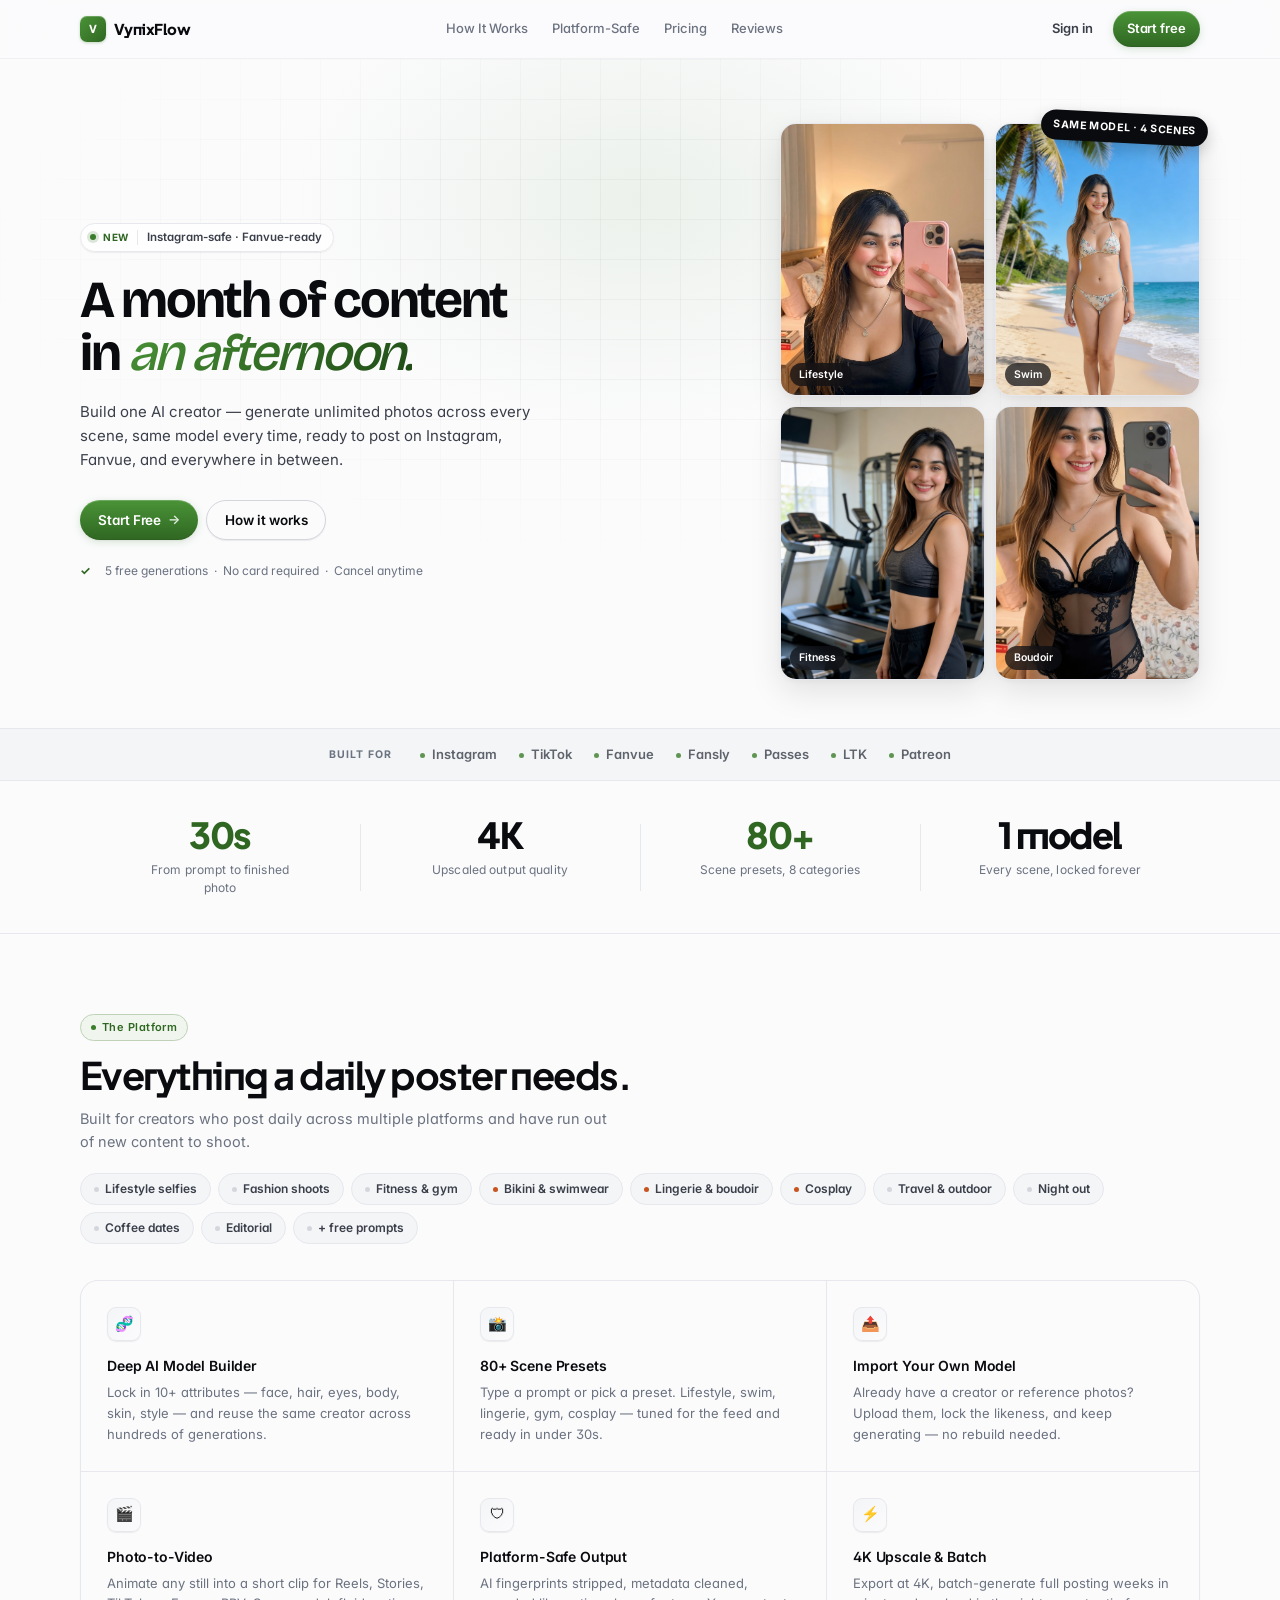
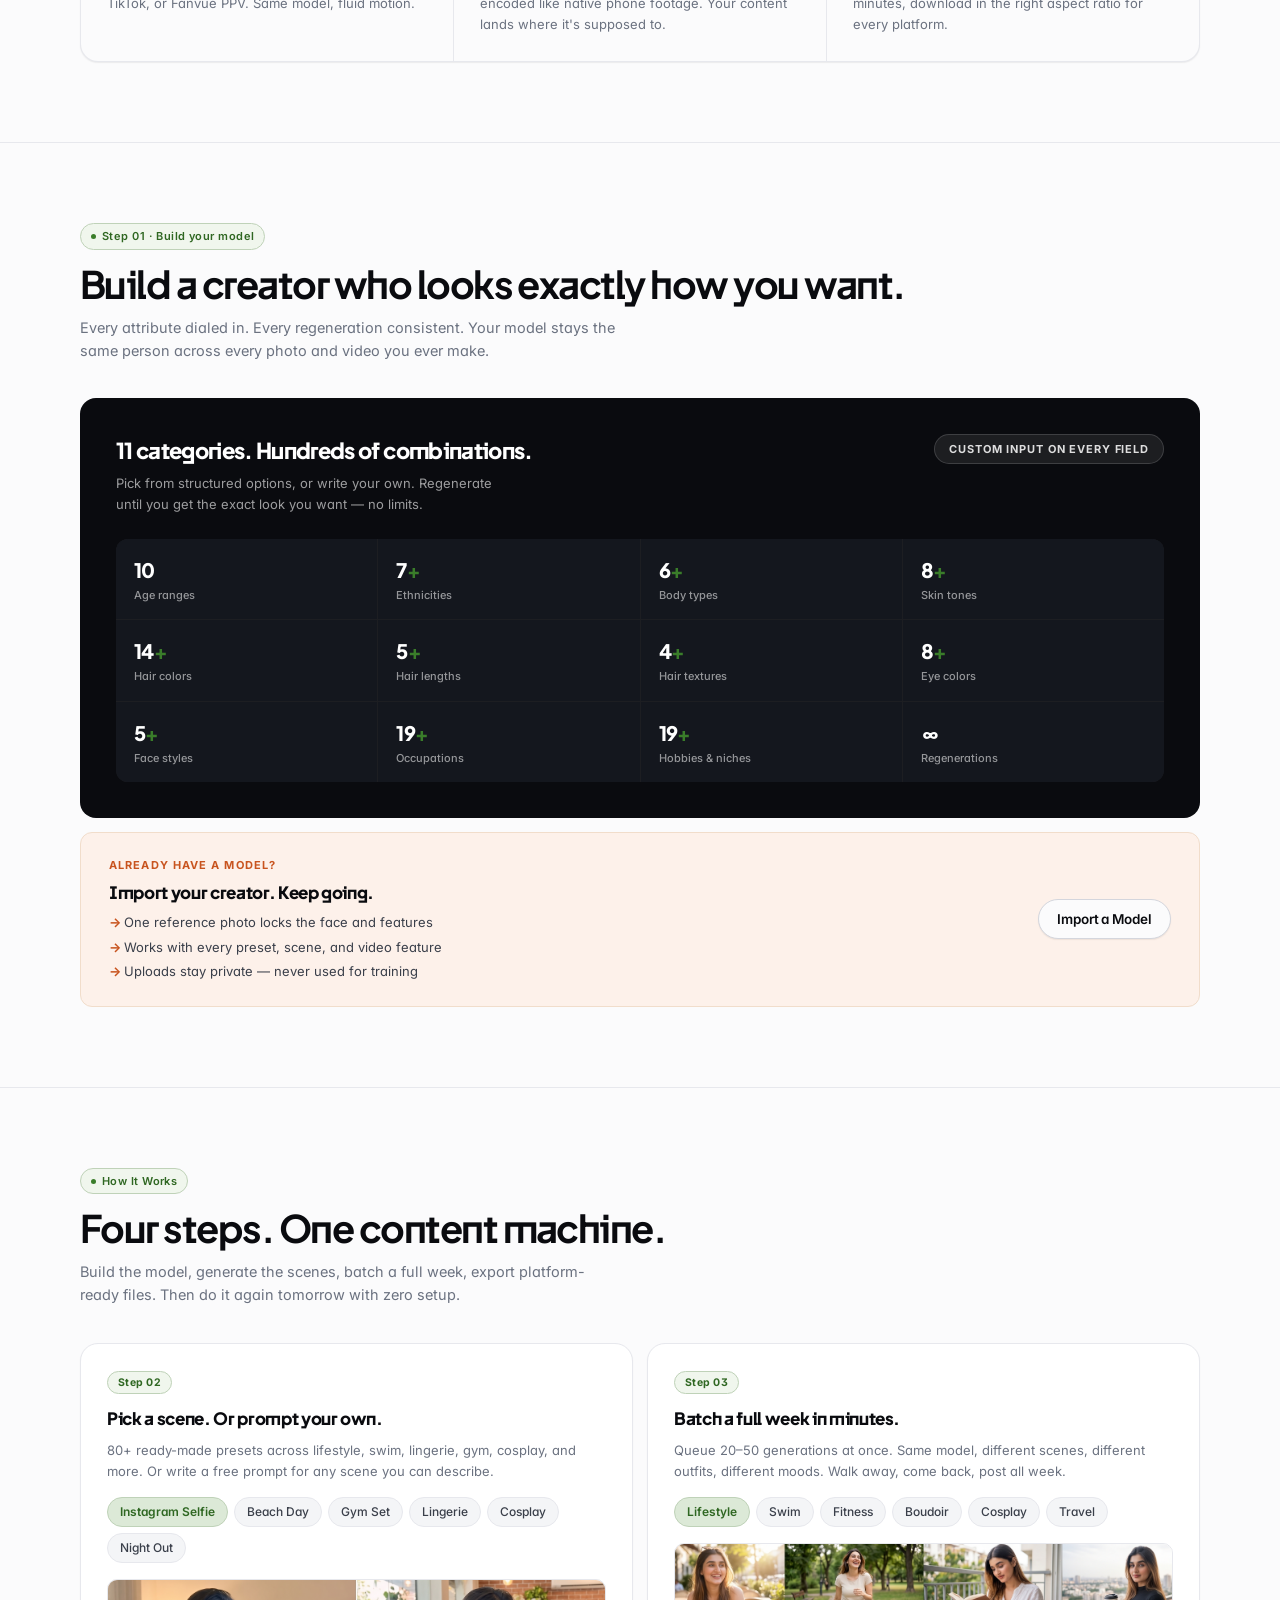
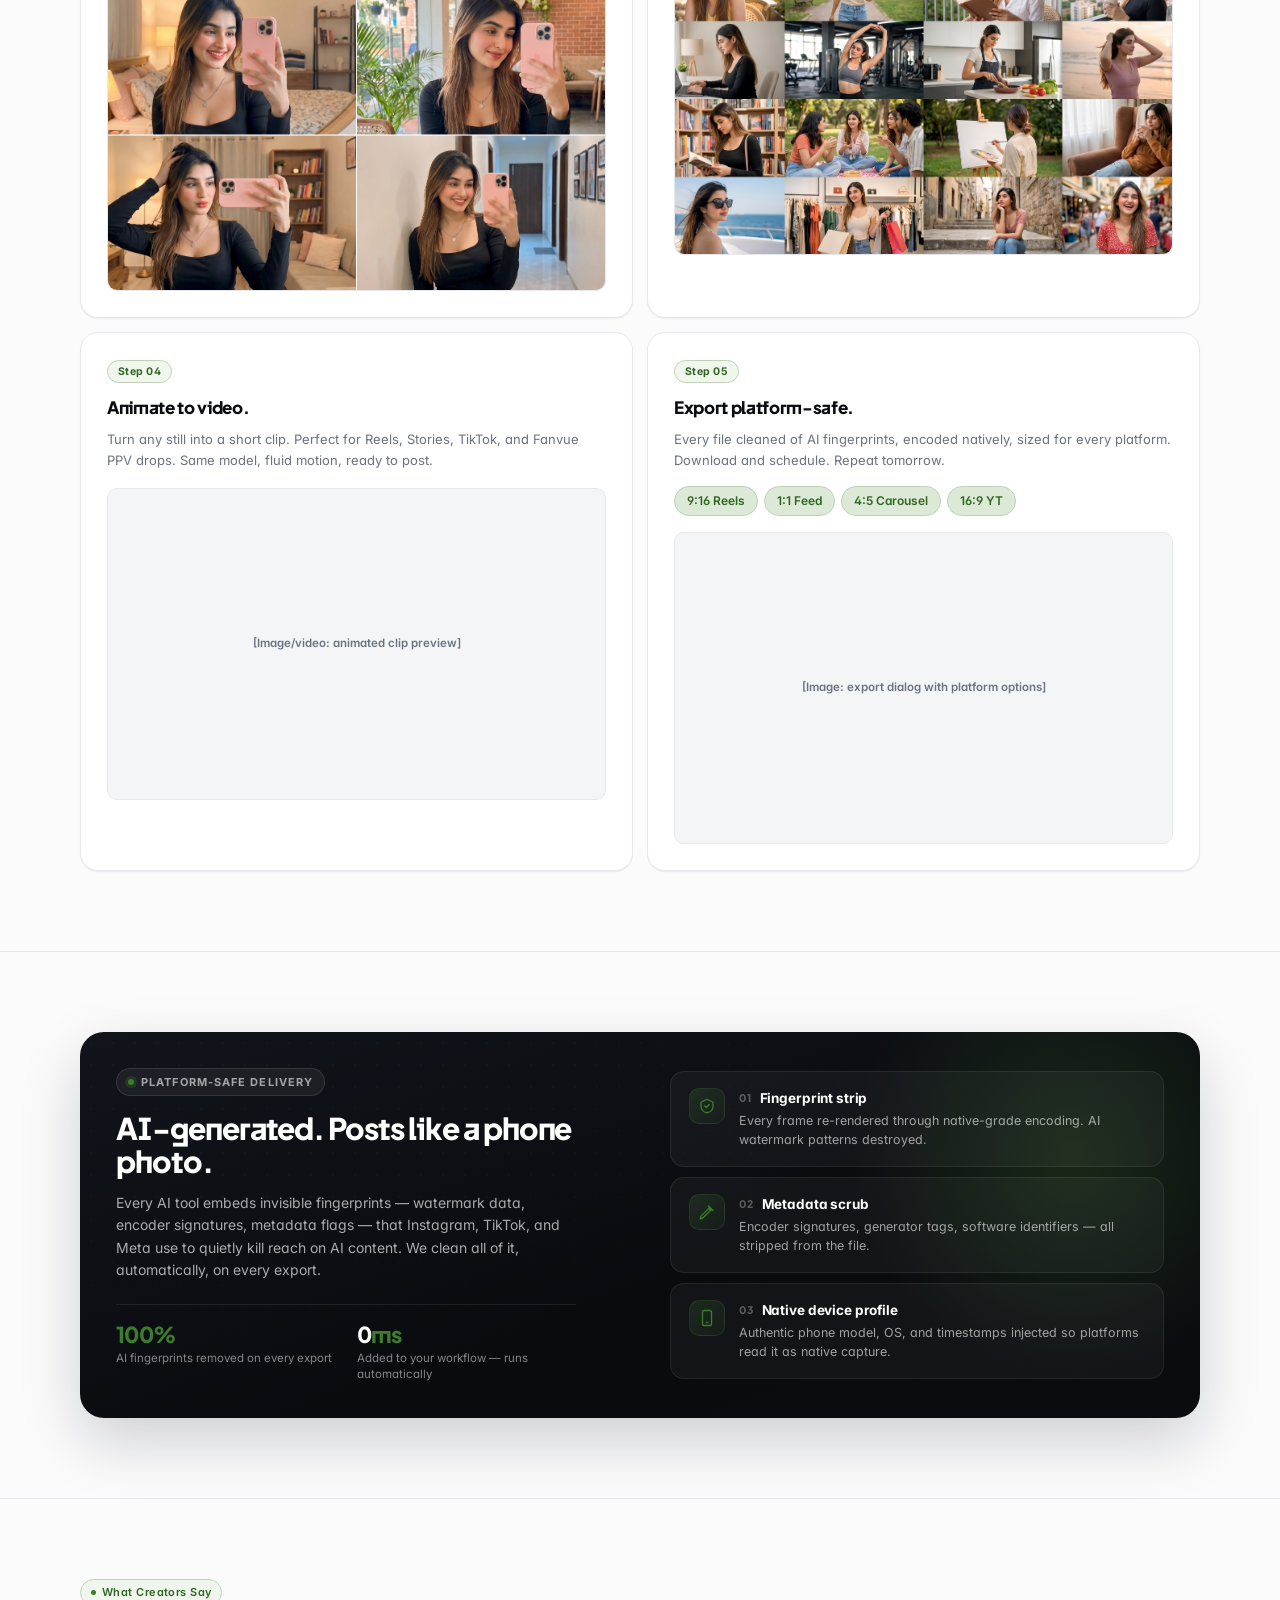
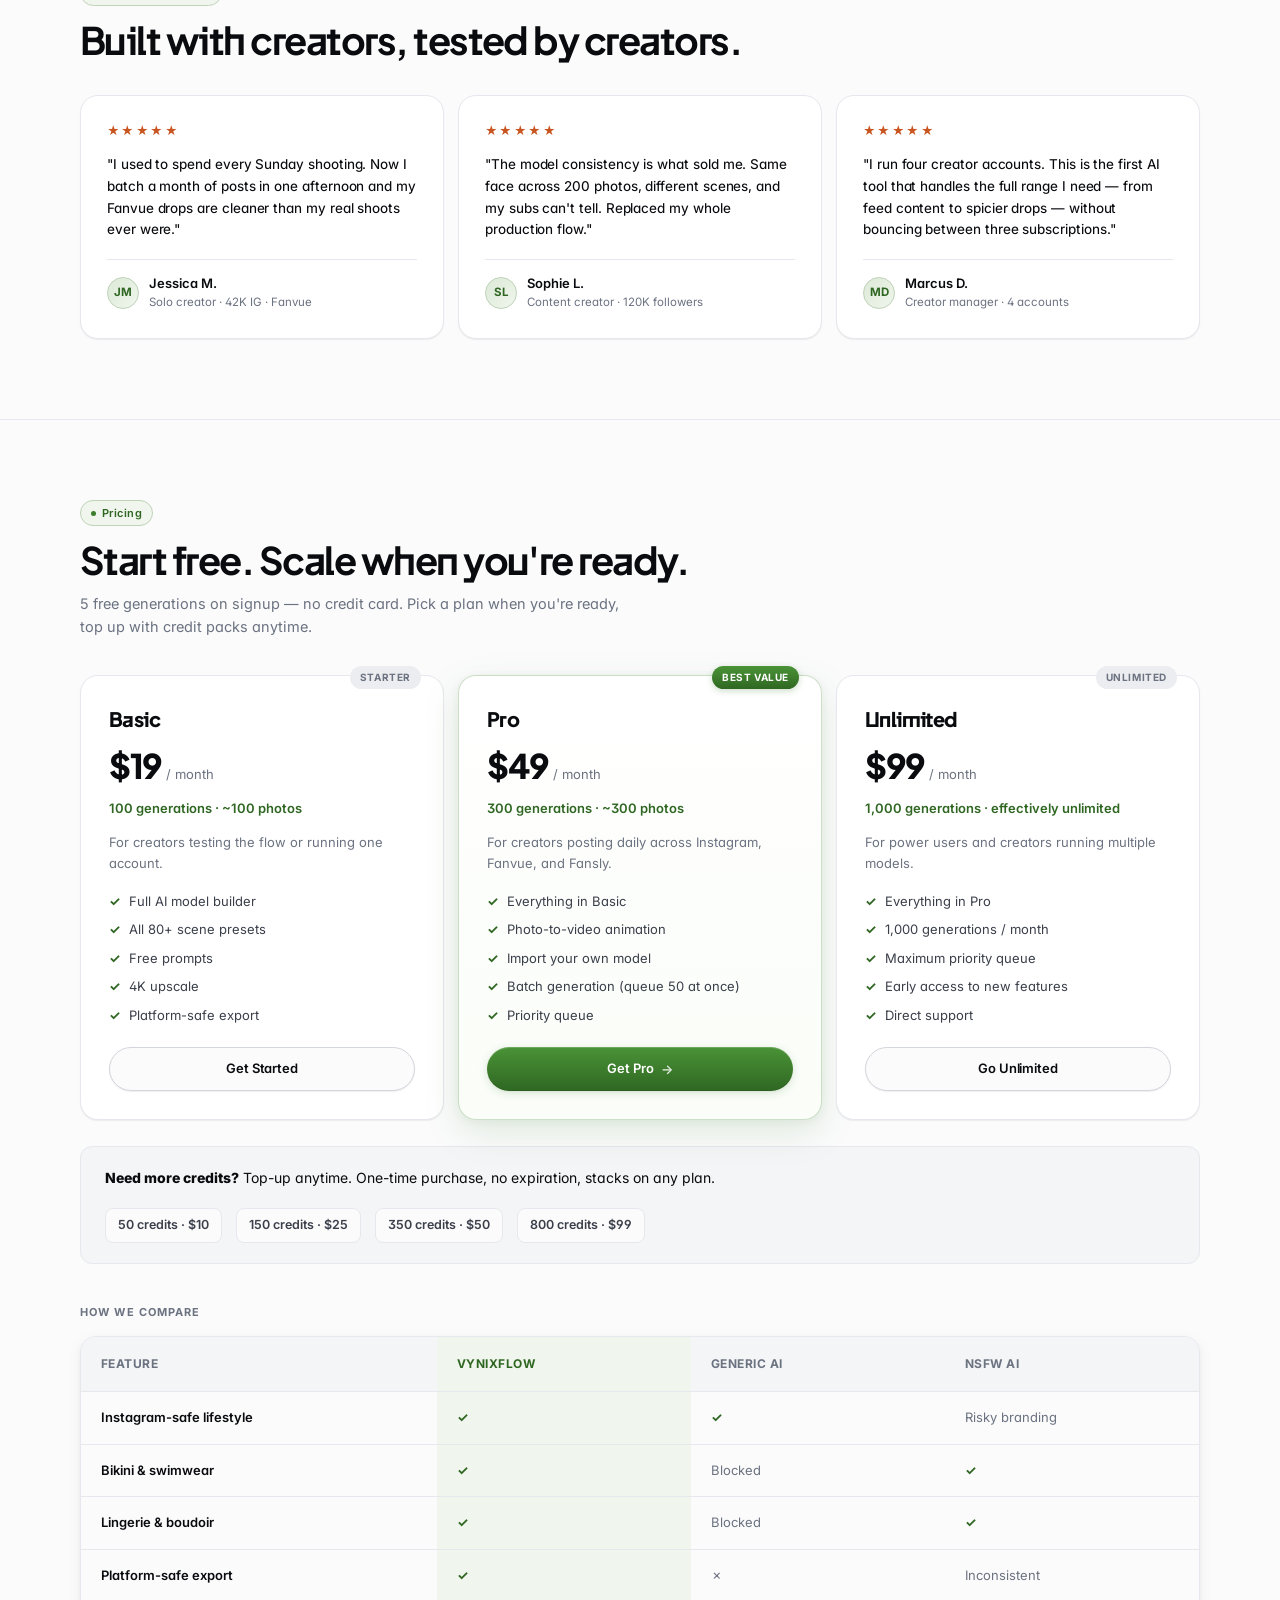
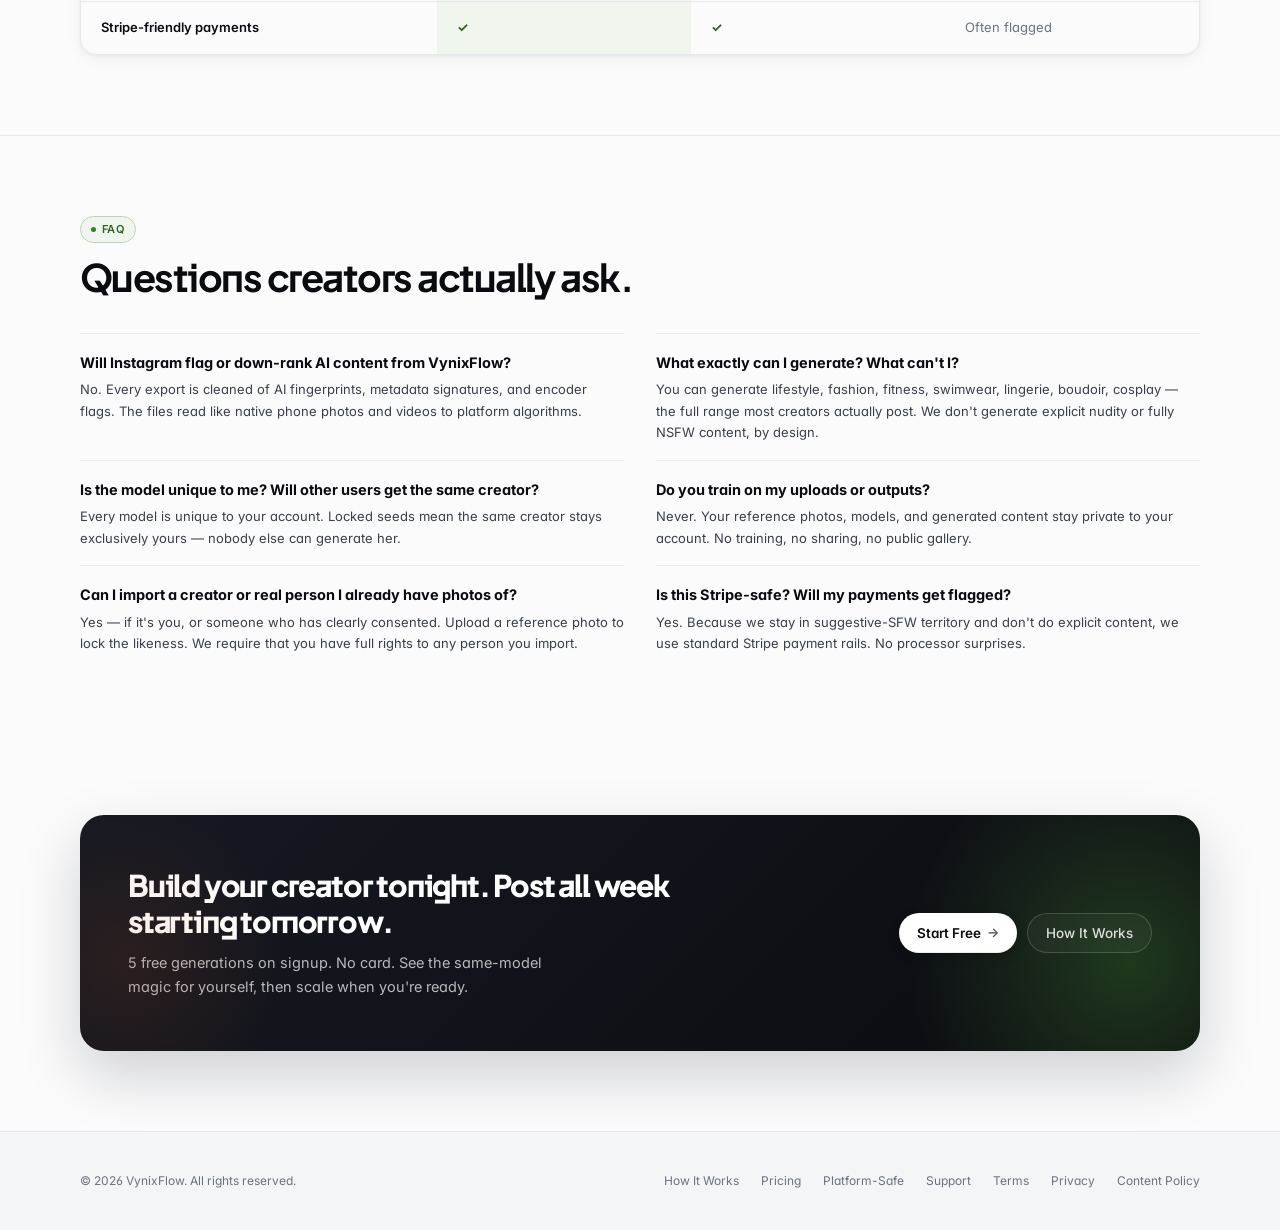
==== commit 2578c403: "Premium polish: shorten CTA, refined typography and cards - Shorten primary CTA: "Build Your Model —" ====
--- a/index.html
+++ b/index.html
@@ -12,14 +12,14 @@
     *, *::before, *::after { box-sizing: border-box; margin: 0; padding: 0; }
 
     :root {
-      --bg: #ffffff;
-      --surface: #f7f8fa;
-      --surface-2: #f0f1f4;
-      --border: #e4e6eb;
-      --border-strong: #d0d3db;
-      --text: #0d0f14;
-      --text-2: #3d4350;
-      --text-3: #717789;
+      --bg: #fbfbfc;
+      --surface: #f4f5f7;
+      --surface-2: #ecedf0;
+      --border: #e7e8ed;
+      --border-strong: #d4d6dd;
+      --text: #0a0b0f;
+      --text-2: #3a3f4a;
+      --text-3: #6b7280;
       --neon: #3a7d2a;
       --neon-dark: #2f6722;
       --neon-pale: #f0f6ed;
@@ -27,29 +27,29 @@
       --neon-border: #bfd2b8;
       --accent-warm: #c8541f;
       --accent-warm-pale: #fdf1ea;
-      --shadow-sm: 0 1px 3px rgba(0,0,0,0.07), 0 1px 2px rgba(0,0,0,0.04);
-      --shadow: 0 4px 16px rgba(0,0,0,0.08), 0 1px 4px rgba(0,0,0,0.04);
-      --shadow-lg: 0 12px 40px rgba(0,0,0,0.1), 0 2px 8px rgba(0,0,0,0.05);
+      --shadow-sm: 0 1px 2px rgba(10,11,15,0.04), 0 1px 1px rgba(10,11,15,0.03);
+      --shadow: 0 4px 14px rgba(10,11,15,0.06), 0 1px 3px rgba(10,11,15,0.04);
+      --shadow-lg: 0 16px 40px rgba(10,11,15,0.08), 0 2px 6px rgba(10,11,15,0.04);
       --radius: 16px;
       --radius-sm: 10px;
-      --t: 0.18s ease;
+      --t: 0.2s cubic-bezier(0.4, 0, 0.2, 1);
     }
 
-    html { scroll-behavior: smooth; }
-    body { font-family: "Inter", sans-serif; font-size: 14px; line-height: 1.5; color: var(--text); background: var(--bg); overflow-x: hidden; }
+    html { scroll-behavior: smooth; -webkit-font-smoothing: antialiased; -moz-osx-font-smoothing: grayscale; }
+    body { font-family: "Inter", sans-serif; font-size: 14px; line-height: 1.5; color: var(--text); background: var(--bg); overflow-x: hidden; font-feature-settings: "ss01", "cv11"; }
     a { color: inherit; text-decoration: none; }
     .container { width: min(1120px, calc(100% - 48px)); margin: 0 auto; }
 
     /* NAV */
-    .nav { position: sticky; top: 0; z-index: 50; background: rgba(255,255,255,0.85); backdrop-filter: blur(18px) saturate(160%); -webkit-backdrop-filter: blur(18px) saturate(160%); border-bottom: 1px solid rgba(228,230,235,0.7); }
-    .nav-inner { height: 64px; display: flex; align-items: center; justify-content: space-between; gap: 16px; }
-    .brand { display: flex; align-items: center; gap: 9px; font-family: "Plus Jakarta Sans", sans-serif; font-size: 15.5px; font-weight: 800; letter-spacing: -0.03em; color: var(--text); }
-    .brand-icon { width: 30px; height: 30px; border-radius: 9px; background: linear-gradient(135deg, #4a9337 0%, var(--neon-dark) 100%); display: grid; place-items: center; font-size: 12px; font-weight: 800; color: #fff; flex-shrink: 0; box-shadow: inset 0 1px 0 rgba(255,255,255,0.2), 0 2px 6px rgba(58,125,42,0.25); }
-    .nav-links { display: flex; gap: 28px; list-style: none; font-size: 13px; font-weight: 500; color: var(--text-2); }
+    .nav { position: sticky; top: 0; z-index: 50; background: rgba(251,251,252,0.72); backdrop-filter: blur(20px) saturate(180%); -webkit-backdrop-filter: blur(20px) saturate(180%); border-bottom: 1px solid rgba(231,232,237,0.6); }
+    .nav-inner { height: 58px; display: flex; align-items: center; justify-content: space-between; gap: 16px; }
+    .brand { display: flex; align-items: center; gap: 8px; font-family: "Plus Jakarta Sans", sans-serif; font-size: 15px; font-weight: 800; letter-spacing: -0.035em; color: var(--text); }
+    .brand-icon { width: 26px; height: 26px; border-radius: 7px; background: linear-gradient(135deg, #4a9337 0%, var(--neon-dark) 100%); display: grid; place-items: center; font-size: 11px; font-weight: 800; color: #fff; flex-shrink: 0; box-shadow: inset 0 1px 0 rgba(255,255,255,0.22), 0 1px 3px rgba(58,125,42,0.3); }
+    .nav-links { display: flex; gap: 24px; list-style: none; font-size: 13px; font-weight: 500; color: var(--text-3); }
     .nav-links a { transition: color var(--t); }
     .nav-links a:hover { color: var(--text); }
-    .nav-actions { display: flex; gap: 8px; align-items: center; }
-    .nav-menu-btn { display: none; width: 40px; height: 40px; border-radius: 10px; border: 1px solid var(--border-strong); background: var(--bg); cursor: pointer; align-items: center; justify-content: center; padding: 0; }
+    .nav-actions { display: flex; gap: 6px; align-items: center; }
+    .nav-menu-btn { display: none; width: 36px; height: 36px; border-radius: 8px; border: 1px solid var(--border); background: transparent; cursor: pointer; align-items: center; justify-content: center; padding: 0; }
     .nav-menu-btn span { display: block; width: 18px; height: 1.5px; background: var(--text); position: relative; transition: transform var(--t), background var(--t); }
     .nav-menu-btn span::before, .nav-menu-btn span::after { content: ""; position: absolute; left: 0; width: 18px; height: 1.5px; background: var(--text); transition: transform var(--t), top var(--t); }
     .nav-menu-btn span::before { top: -6px; }
@@ -65,33 +65,37 @@
     .mobile-menu-cta .btn { height: 48px; font-size: 14px; }
 
     /* BUTTONS */
-    .btn { display: inline-flex; align-items: center; justify-content: center; gap: 7px; height: 38px; padding: 0 18px; border-radius: 999px; font-size: 13px; font-weight: 600; cursor: pointer; transition: background var(--t), box-shadow var(--t), transform var(--t), border-color var(--t), color var(--t); border: none; font-family: inherit; white-space: nowrap; letter-spacing: -0.005em; }
+    .btn { display: inline-flex; align-items: center; justify-content: center; gap: 6px; height: 36px; padding: 0 14px; border-radius: 999px; font-size: 13px; font-weight: 600; cursor: pointer; transition: background var(--t), box-shadow var(--t), transform var(--t), border-color var(--t), color var(--t); border: none; font-family: inherit; white-space: nowrap; letter-spacing: -0.005em; }
     .btn-ghost { color: var(--text-2); background: transparent; }
     .btn-ghost:hover { background: var(--surface); color: var(--text); }
     .btn-outline { color: var(--text); background: var(--bg); border: 1px solid var(--border-strong); box-shadow: var(--shadow-sm); }
     .btn-outline:hover { background: var(--surface); border-color: var(--text-3); }
-    .btn-primary { color: #fff; background: linear-gradient(180deg, #4a9337 0%, var(--neon-dark) 100%); box-shadow: inset 0 1px 0 rgba(255,255,255,0.18), 0 1px 2px rgba(0,0,0,0.06), 0 4px 12px rgba(58,125,42,0.22); }
-    .btn-primary:hover { background: linear-gradient(180deg, #3f8a2d 0%, #28581d 100%); transform: translateY(-1px); box-shadow: inset 0 1px 0 rgba(255,255,255,0.2), 0 2px 4px rgba(0,0,0,0.08), 0 8px 18px rgba(58,125,42,0.32); }
-    .btn-primary .btn-arrow { font-size: 14px; line-height: 1; transition: transform var(--t); margin-left: -1px; }
-    .btn-primary:hover .btn-arrow { transform: translateX(2px); }
-    .btn-lg { height: 42px; padding: 0 20px; font-size: 13.5px; }
-    .btn-white { height: 44px; padding: 0 22px; border-radius: 999px; background: #fff; color: var(--text); font-size: 13.5px; font-weight: 700; display: inline-flex; align-items: center; justify-content: center; gap: 7px; transition: opacity var(--t), transform var(--t), box-shadow var(--t); box-shadow: 0 4px 12px rgba(0,0,0,0.18); }
-    .btn-white:hover { transform: translateY(-1px); box-shadow: 0 6px 18px rgba(0,0,0,0.24); }
-    .btn-ghost-white { height: 44px; padding: 0 22px; border-radius: 999px; border: 1px solid rgba(255,255,255,0.22); background: transparent; color: rgba(255,255,255,0.85); font-size: 13.5px; font-weight: 600; display: inline-flex; align-items: center; justify-content: center; transition: border-color var(--t), color var(--t), background var(--t); }
-    .btn-ghost-white:hover { border-color: rgba(255,255,255,0.5); color: #fff; background: rgba(255,255,255,0.05); }
+    .btn-primary { color: #fff; background: linear-gradient(180deg, #4a9337 0%, var(--neon-dark) 100%); box-shadow: inset 0 1px 0 rgba(255,255,255,0.2), inset 0 -1px 0 rgba(0,0,0,0.08), 0 1px 2px rgba(0,0,0,0.04), 0 2px 8px rgba(58,125,42,0.18); }
+    .btn-primary:hover { background: linear-gradient(180deg, #3f8a2d 0%, #28581d 100%); transform: translateY(-1px); box-shadow: inset 0 1px 0 rgba(255,255,255,0.22), inset 0 -1px 0 rgba(0,0,0,0.08), 0 4px 12px rgba(58,125,42,0.28); }
+    .btn-primary .btn-arrow { font-size: 13px; line-height: 1; transition: transform var(--t); margin-left: 1px; opacity: 0.85; }
+    .btn-primary:hover .btn-arrow { transform: translateX(2px); opacity: 1; }
+    .btn-lg { height: 40px; padding: 0 18px; font-size: 13.5px; }
+    .btn-white { height: 40px; padding: 0 18px; border-radius: 999px; background: #fff; color: var(--text); font-size: 13.5px; font-weight: 600; display: inline-flex; align-items: center; justify-content: center; gap: 6px; transition: transform var(--t), box-shadow var(--t); box-shadow: inset 0 -1px 0 rgba(0,0,0,0.08), 0 4px 12px rgba(0,0,0,0.18); }
+    .btn-white:hover { transform: translateY(-1px); box-shadow: inset 0 -1px 0 rgba(0,0,0,0.08), 0 6px 16px rgba(0,0,0,0.22); }
+    .btn-white .btn-arrow { font-size: 13px; line-height: 1; transition: transform var(--t); opacity: 0.7; }
+    .btn-white:hover .btn-arrow { transform: translateX(2px); opacity: 1; }
+    .btn-ghost-white { height: 40px; padding: 0 18px; border-radius: 999px; border: 1px solid rgba(255,255,255,0.16); background: rgba(255,255,255,0.04); color: rgba(255,255,255,0.85); font-size: 13.5px; font-weight: 500; display: inline-flex; align-items: center; justify-content: center; transition: border-color var(--t), color var(--t), background var(--t); }
+    .btn-ghost-white:hover { border-color: rgba(255,255,255,0.32); color: #fff; background: rgba(255,255,255,0.08); }
 
     /* HERO */
-    .hero { padding: 72px 0 48px; position: relative; overflow: hidden; }
-    .hero::before { content: ""; position: absolute; top: -120px; left: 50%; width: 800px; height: 500px; background: radial-gradient(ellipse at center, rgba(58,125,42,0.06) 0%, transparent 60%); transform: translateX(-50%); pointer-events: none; z-index: 0; }
+    .hero { padding: 64px 0 48px; position: relative; overflow: hidden; }
+    .hero::before { content: ""; position: absolute; inset: 0; background-image: linear-gradient(rgba(10,11,15,0.035) 1px, transparent 1px), linear-gradient(90deg, rgba(10,11,15,0.035) 1px, transparent 1px); background-size: 40px 40px; mask-image: radial-gradient(ellipse 70% 60% at 50% 30%, #000 30%, transparent 75%); -webkit-mask-image: radial-gradient(ellipse 70% 60% at 50% 30%, #000 30%, transparent 75%); pointer-events: none; z-index: 0; }
+    .hero::after { content: ""; position: absolute; top: -160px; left: 50%; width: 900px; height: 600px; background: radial-gradient(ellipse at center, rgba(58,125,42,0.08) 0%, transparent 55%); transform: translateX(-50%); pointer-events: none; z-index: 0; }
     .hero .container { position: relative; z-index: 1; }
     .hero-grid { display: grid; grid-template-columns: 1fr 420px; gap: 56px; align-items: center; }
-    .hero-label { display: inline-flex; align-items: center; gap: 6px; padding: 6px 12px; border-radius: 999px; background: var(--accent-warm-pale); border: 1px solid #f1ddcb; color: var(--accent-warm); font-size: 11px; font-weight: 700; letter-spacing: 0.08em; text-transform: uppercase; margin-bottom: 20px; }
-    .hero-label::before { content: ""; width: 5px; height: 5px; border-radius: 50%; background: var(--accent-warm); }
-    .hero-title { font-family: "Bricolage Grotesque", sans-serif; font-size: 46px; line-height: 1.04; letter-spacing: -0.04em; color: var(--text); margin-bottom: 20px; }
-    .hero-title .hero-highlight { color: var(--neon-dark); font-style: italic; font-weight: 400; }
-    .hero-sub { font-size: 15.5px; line-height: 1.65; color: var(--text-2); max-width: 500px; margin-bottom: 28px; }
-    .hero-actions { display: flex; gap: 10px; flex-wrap: wrap; margin-bottom: 24px; align-items: center; }
-    .hero-microproof { display: flex; align-items: center; gap: 14px; font-size: 12.5px; color: var(--text-3); flex-wrap: wrap; }
+    .hero-label { display: inline-flex; align-items: center; gap: 7px; padding: 5px 11px 5px 9px; border-radius: 999px; background: rgba(255,255,255,0.7); backdrop-filter: blur(8px); border: 1px solid var(--border); color: var(--text-2); font-size: 11.5px; font-weight: 600; margin-bottom: 22px; box-shadow: var(--shadow-sm); }
+    .hero-label::before { content: ""; width: 6px; height: 6px; border-radius: 50%; background: var(--neon); box-shadow: 0 0 0 3px rgba(58,125,42,0.18); }
+    .hero-label-tag { font-size: 10px; font-weight: 700; letter-spacing: 0.06em; text-transform: uppercase; color: var(--neon-dark); padding-right: 8px; border-right: 1px solid var(--border); margin-right: 2px; }
+    .hero-title { font-family: "Bricolage Grotesque", sans-serif; font-size: 52px; line-height: 1.02; letter-spacing: -0.045em; color: var(--text); margin-bottom: 20px; }
+    .hero-title .hero-highlight { background: linear-gradient(135deg, #4a9337 0%, var(--neon-dark) 60%, #1f4a16 100%); -webkit-background-clip: text; background-clip: text; -webkit-text-fill-color: transparent; font-style: italic; font-weight: 500; }
+    .hero-sub { font-size: 15px; line-height: 1.6; color: var(--text-2); max-width: 480px; margin-bottom: 28px; }
+    .hero-actions { display: flex; gap: 8px; flex-wrap: wrap; margin-bottom: 22px; align-items: center; }
+    .hero-microproof { display: flex; align-items: center; gap: 14px; font-size: 12px; color: var(--text-3); flex-wrap: wrap; }
     .hero-microproof-item { display: flex; align-items: center; gap: 6px; }
     .hero-microproof-check { color: var(--neon-dark); font-weight: 700; }
 
@@ -125,9 +129,10 @@
     /* SECTIONS */
     .section { padding: 80px 0; }
     hr.rule { border: none; border-top: 1px solid var(--border); }
-    .section-label { display: inline-flex; align-items: center; gap: 6px; font-size: 11px; font-weight: 700; letter-spacing: 0.1em; text-transform: uppercase; color: var(--neon-dark); background: var(--neon-pale); border: 1px solid var(--neon-border); padding: 5px 11px; border-radius: 999px; margin-bottom: 14px; }
-    .section-title { font-family: "Plus Jakarta Sans", sans-serif; font-size: 36px; font-weight: 800; letter-spacing: -0.04em; color: var(--text); line-height: 1.1; margin-bottom: 12px; }
-    .section-sub { font-size: 14.5px; color: var(--text-2); line-height: 1.65; max-width: 560px; }
+    .section-label { display: inline-flex; align-items: center; gap: 6px; font-size: 11px; font-weight: 600; letter-spacing: 0.04em; color: var(--neon-dark); background: var(--neon-pale); border: 1px solid var(--neon-border); padding: 4px 10px; border-radius: 999px; margin-bottom: 14px; }
+    .section-label::before { content: ""; width: 5px; height: 5px; border-radius: 50%; background: var(--neon); }
+    .section-title { font-family: "Plus Jakarta Sans", sans-serif; font-size: 38px; font-weight: 700; letter-spacing: -0.04em; color: var(--text); line-height: 1.05; margin-bottom: 12px; }
+    .section-sub { font-size: 14.5px; color: var(--text-3); line-height: 1.6; max-width: 540px; }
     .section-head { margin-bottom: 36px; }
 
     /* SCENE RANGE STRIP */
@@ -141,10 +146,11 @@
     .scene-tag.warm .sdot { background: var(--accent-warm); }
 
     /* FEATURES */
-    .features-grid { display: grid; grid-template-columns: repeat(3, 1fr); gap: 1px; background: var(--border); border: 1px solid var(--border); border-radius: var(--radius); overflow: hidden; }
-    .feat-cell { background: var(--bg); padding: 26px; }
-    .feat-icon { width: 36px; height: 36px; border-radius: 9px; background: var(--surface); border: 1px solid var(--border); display: grid; place-items: center; font-size: 16px; margin-bottom: 12px; }
-    .feat-title { font-size: 14px; font-weight: 700; color: var(--text); margin-bottom: 5px; }
+    .features-grid { display: grid; grid-template-columns: repeat(3, 1fr); gap: 1px; background: var(--border); border: 1px solid var(--border); border-radius: 18px; overflow: hidden; box-shadow: var(--shadow-sm); }
+    .feat-cell { background: var(--bg); padding: 26px; transition: background var(--t); }
+    .feat-cell:hover { background: #fff; }
+    .feat-icon { width: 34px; height: 34px; border-radius: 9px; background: linear-gradient(135deg, var(--surface), var(--bg)); border: 1px solid var(--border); display: grid; place-items: center; font-size: 15px; margin-bottom: 14px; box-shadow: var(--shadow-sm); }
+    .feat-title { font-size: 14px; font-weight: 600; color: var(--text); margin-bottom: 6px; letter-spacing: -0.01em; }
     .feat-desc { font-size: 13px; color: var(--text-3); line-height: 1.6; }
     .feat-meta { margin-top: 10px; font-size: 11px; font-weight: 700; letter-spacing: 0.06em; text-transform: uppercase; color: var(--neon-dark); }
 
@@ -178,10 +184,10 @@
     .builder-attr-label { font-size: 11px; color: rgba(255,255,255,0.55); margin-top: 2px; font-weight: 500; }
 
     /* HOW */
-    .how-grid { display: grid; grid-template-columns: 1fr 1fr; gap: 18px; }
-    .step-card { background: var(--bg); border: 1px solid var(--border); border-radius: var(--radius); padding: 26px; transition: border-color var(--t), box-shadow var(--t), transform var(--t); }
-    .step-card:hover { border-color: var(--neon-border); box-shadow: 0 12px 32px rgba(0,0,0,0.06), 0 2px 6px rgba(0,0,0,0.03); transform: translateY(-2px); }
-    .step-num { font-size: 10.5px; font-weight: 800; letter-spacing: 0.08em; color: var(--neon-dark); background: var(--neon-pale); border: 1px solid var(--neon-border); border-radius: 999px; padding: 3px 10px; display: inline-block; margin-bottom: 12px; }
+    .how-grid { display: grid; grid-template-columns: 1fr 1fr; gap: 14px; }
+    .step-card { background: #fff; border: 1px solid var(--border); border-radius: 18px; padding: 26px; transition: border-color var(--t), box-shadow var(--t), transform var(--t); box-shadow: var(--shadow-sm); }
+    .step-card:hover { border-color: var(--border-strong); box-shadow: 0 16px 40px rgba(10,11,15,0.06), 0 2px 6px rgba(10,11,15,0.03); transform: translateY(-2px); }
+    .step-num { font-size: 10.5px; font-weight: 700; letter-spacing: 0.04em; color: var(--neon-dark); background: var(--neon-pale); border: 1px solid var(--neon-border); border-radius: 999px; padding: 3px 10px; display: inline-block; margin-bottom: 12px; }
     .step-title { font-family: "Plus Jakarta Sans", sans-serif; font-size: 17px; font-weight: 800; letter-spacing: -0.02em; margin-bottom: 8px; }
     .step-desc { font-size: 13px; color: var(--text-3); line-height: 1.65; }
     .step-visual { margin-top: 16px; aspect-ratio: 16/10; border-radius: 10px; background: var(--surface); border: 1px solid var(--border); display: grid; place-items: center; color: var(--text-3); font-size: 11.5px; font-weight: 600; text-align: center; padding: 0; overflow: hidden; }
@@ -238,8 +244,9 @@
     .mode-desc { font-size: 13px; color: var(--text-3); line-height: 1.6; }
 
     /* WHY */
-    .why-grid { display: grid; grid-template-columns: repeat(3, 1fr); gap: 18px; }
-    .why-card { background: var(--bg); border: 1px solid var(--border); border-radius: var(--radius); padding: 26px; }
+    .why-grid { display: grid; grid-template-columns: repeat(3, 1fr); gap: 14px; }
+    .why-card { background: #fff; border: 1px solid var(--border); border-radius: 18px; padding: 26px; transition: border-color var(--t), box-shadow var(--t); box-shadow: var(--shadow-sm); }
+    .why-card:hover { border-color: var(--border-strong); box-shadow: var(--shadow); }
     .why-tag { display: inline-block; font-size: 10.5px; font-weight: 700; letter-spacing: 0.08em; text-transform: uppercase; color: var(--neon-dark); background: var(--neon-mid); border: 1px solid var(--neon-border); border-radius: 999px; padding: 3px 10px; margin-bottom: 12px; }
     .why-title { font-family: "Plus Jakarta Sans", sans-serif; font-size: 17px; font-weight: 800; letter-spacing: -0.02em; line-height: 1.25; margin-bottom: 8px; }
     .why-metric { font-family: "Plus Jakarta Sans", sans-serif; font-size: 26px; font-weight: 800; color: var(--neon-dark); letter-spacing: -0.04em; margin-bottom: 6px; line-height: 1; }
@@ -259,21 +266,23 @@
     .check-no { color: var(--text-3); }
 
     /* REVIEWS */
-    .reviews-grid { display: grid; grid-template-columns: repeat(3, 1fr); gap: 18px; }
-    .review-card { background: var(--bg); border: 1px solid var(--border); border-radius: var(--radius); padding: 26px; }
-    .review-stars { color: var(--accent-warm); font-size: 13px; letter-spacing: 0.1em; margin-bottom: 12px; }
-    .review-text { font-size: 13.5px; color: var(--text); line-height: 1.65; margin-bottom: 16px; font-weight: 500; }
+    .reviews-grid { display: grid; grid-template-columns: repeat(3, 1fr); gap: 14px; }
+    .review-card { background: #fff; border: 1px solid var(--border); border-radius: 18px; padding: 26px; transition: border-color var(--t), box-shadow var(--t); box-shadow: var(--shadow-sm); }
+    .review-card:hover { border-color: var(--border-strong); box-shadow: var(--shadow); }
+    .review-stars { color: var(--accent-warm); font-size: 12px; letter-spacing: 0.12em; margin-bottom: 14px; }
+    .review-text { font-size: 13.5px; color: var(--text); line-height: 1.6; margin-bottom: 18px; font-weight: 450; letter-spacing: -0.005em; }
     .review-meta { display: flex; align-items: center; gap: 10px; padding-top: 14px; border-top: 1px solid var(--border); }
-    .review-avatar { width: 34px; height: 34px; border-radius: 50%; background: linear-gradient(135deg, var(--neon-mid), var(--neon-pale)); border: 1px solid var(--neon-border); display: grid; place-items: center; font-weight: 700; color: var(--neon-dark); font-size: 12px; flex-shrink: 0; }
-    .review-author { font-size: 13px; font-weight: 700; color: var(--text); }
+    .review-avatar { width: 32px; height: 32px; border-radius: 50%; background: linear-gradient(135deg, var(--neon-mid), var(--neon-pale)); border: 1px solid var(--neon-border); display: grid; place-items: center; font-weight: 700; color: var(--neon-dark); font-size: 11.5px; flex-shrink: 0; }
+    .review-author { font-size: 13px; font-weight: 600; color: var(--text); }
     .review-role { font-size: 11.5px; color: var(--text-3); margin-top: 1px; }
 
     /* PRICING */
-    .pricing-grid { display: grid; grid-template-columns: repeat(3, 1fr); gap: 16px; }
-    .plan { background: var(--bg); border: 1px solid var(--border); border-radius: var(--radius); padding: 28px; display: flex; flex-direction: column; position: relative; }
-    .plan.featured { border-color: var(--neon-dark); box-shadow: 0 8px 28px rgba(58,125,42,0.12); }
-    .plan-tier { position: absolute; top: -11px; right: 22px; background: var(--neon-dark); color: #fff; font-size: 10.5px; font-weight: 700; letter-spacing: 0.06em; text-transform: uppercase; padding: 4px 10px; border-radius: 999px; }
-    .plan:not(.featured) .plan-tier { background: var(--surface-2); color: var(--text-3); }
+    .pricing-grid { display: grid; grid-template-columns: repeat(3, 1fr); gap: 14px; }
+    .plan { background: #fff; border: 1px solid var(--border); border-radius: 18px; padding: 28px; display: flex; flex-direction: column; position: relative; transition: border-color var(--t), box-shadow var(--t); box-shadow: var(--shadow-sm); }
+    .plan:not(.featured):hover { border-color: var(--border-strong); box-shadow: var(--shadow); }
+    .plan.featured { border-color: rgba(58,125,42,0.25); box-shadow: 0 1px 0 rgba(255,255,255,0.5) inset, 0 12px 36px rgba(58,125,42,0.14), 0 2px 8px rgba(58,125,42,0.06); background: linear-gradient(180deg, #fff 0%, #fafdf8 100%); }
+    .plan-tier { position: absolute; top: -10px; right: 22px; background: linear-gradient(180deg, #4a9337, var(--neon-dark)); color: #fff; font-size: 10px; font-weight: 700; letter-spacing: 0.06em; text-transform: uppercase; padding: 4px 10px; border-radius: 999px; box-shadow: 0 2px 6px rgba(58,125,42,0.25); }
+    .plan:not(.featured) .plan-tier { background: var(--surface-2); color: var(--text-3); box-shadow: none; }
     .plan-name { font-family: "Plus Jakarta Sans", sans-serif; font-size: 20px; font-weight: 800; letter-spacing: -0.03em; margin-bottom: 6px; }
     .plan-price { margin-bottom: 8px; }
     .plan-price strong { font-family: "Plus Jakarta Sans", sans-serif; font-size: 34px; font-weight: 800; letter-spacing: -0.04em; color: var(--text); }
@@ -322,12 +331,12 @@
       .nav-menu-btn { display: flex; }
 
       /* HERO */
-      .hero { padding: 44px 0 36px; }
-      .hero::before { width: 600px; height: 400px; top: -100px; }
+      .hero { padding: 48px 0 40px; }
+      .hero::after { width: 600px; height: 400px; top: -100px; }
       .hero-grid { grid-template-columns: 1fr; gap: 36px; }
-      .hero-title { font-size: 38px; line-height: 1.05; }
+      .hero-title { font-size: 42px; line-height: 1.03; }
       .hero-title br { display: none; }
-      .hero-sub { font-size: 15px; max-width: 100%; margin-bottom: 24px; }
+      .hero-sub { font-size: 14.5px; max-width: 100%; margin-bottom: 24px; }
       .hero-actions { flex-direction: row; width: 100%; gap: 10px; align-items: center; flex-wrap: wrap; }
       .hero-actions .btn-primary.btn-lg { width: auto; min-width: 0; height: 44px; font-size: 13.5px; padding: 0 22px; }
       .hero-actions .btn-outline.btn-lg { background: transparent; border: none; box-shadow: none; color: var(--text-2); font-size: 13px; height: 44px; padding: 0 6px; font-weight: 600; }
@@ -444,10 +453,11 @@
       body { font-size: 14.5px; }
 
       /* HERO */
-      .hero { padding: 32px 0 28px; }
-      .hero-title { font-size: 32px; letter-spacing: -0.035em; line-height: 1.06; }
-      .hero-label { display: inline-flex; font-size: 10px; padding: 5px 10px; margin-bottom: 16px; }
-      .hero-sub { font-size: 14px; line-height: 1.6; margin-bottom: 22px; }
+      .hero { padding: 36px 0 32px; }
+      .hero-title { font-size: 34px; letter-spacing: -0.04em; line-height: 1.04; }
+      .hero-label { display: inline-flex; font-size: 11px; padding: 4px 9px 4px 7px; margin-bottom: 18px; }
+      .hero-label-tag { font-size: 9.5px; padding-right: 6px; }
+      .hero-sub { font-size: 13.5px; line-height: 1.6; margin-bottom: 22px; }
       .hero-grid { gap: 28px; }
       .hero-actions { margin-bottom: 14px; gap: 4px; flex-direction: column; align-items: stretch; }
       .hero-actions .btn-primary.btn-lg { width: 100%; min-width: 0; height: 44px; font-size: 13.5px; border-radius: 999px; padding: 0 20px; }
@@ -580,8 +590,8 @@
         </ul>
       </nav>
       <div class="nav-actions">
-        <a class="btn btn-ghost" href="vynixflow-auth.html">Sign In</a>
-        <a class="btn btn-primary" href="vynixflow-auth.html">Start Free</a>
+        <a class="btn btn-ghost" href="vynixflow-auth.html">Sign in</a>
+        <a class="btn btn-primary" href="vynixflow-auth.html">Start free</a>
         <button class="nav-menu-btn" id="navMenuBtn" aria-label="Open menu"><span></span></button>
       </div>
     </div>
@@ -595,8 +605,8 @@
       <li><a href="#reviews">Reviews</a></li>
     </ul>
     <div class="mobile-menu-cta">
-      <a class="btn btn-outline" href="vynixflow-auth.html">Sign In</a>
-      <a class="btn btn-primary" href="vynixflow-auth.html">Start Free</a>
+      <a class="btn btn-outline" href="vynixflow-auth.html">Sign in</a>
+      <a class="btn btn-primary" href="vynixflow-auth.html">Start free</a>
     </div>
   </div>
 
@@ -606,7 +616,7 @@
       <div class="container">
         <div class="hero-grid">
           <div>
-            <div class="hero-label">Instagram-safe · Fanvue-ready</div>
+            <div class="hero-label"><span class="hero-label-tag">New</span> Instagram-safe · Fanvue-ready</div>
             <h1 class="hero-title">
               A month of content<br/>
               in <span class="hero-highlight">an afternoon.</span>
@@ -615,8 +625,8 @@
               Build one AI creator — generate unlimited photos across every scene, same model every time, ready to post on Instagram, Fanvue, and everywhere in between.
             </p>
             <div class="hero-actions">
-              <a class="btn btn-primary btn-lg" href="vynixflow-auth.html">Build Your Model — Free <span class="btn-arrow" aria-hidden="true">→</span></a>
-              <a class="btn btn-outline btn-lg" href="#how">See How It Works</a>
+              <a class="btn btn-primary btn-lg" href="vynixflow-auth.html">Start Free <span class="btn-arrow" aria-hidden="true">→</span></a>
+              <a class="btn btn-outline btn-lg" href="#how">How it works</a>
             </div>
             <div class="hero-microproof">
               <span class="hero-microproof-check">✓</span> 5 free generations &nbsp;·&nbsp; No card required &nbsp;·&nbsp; Cancel anytime
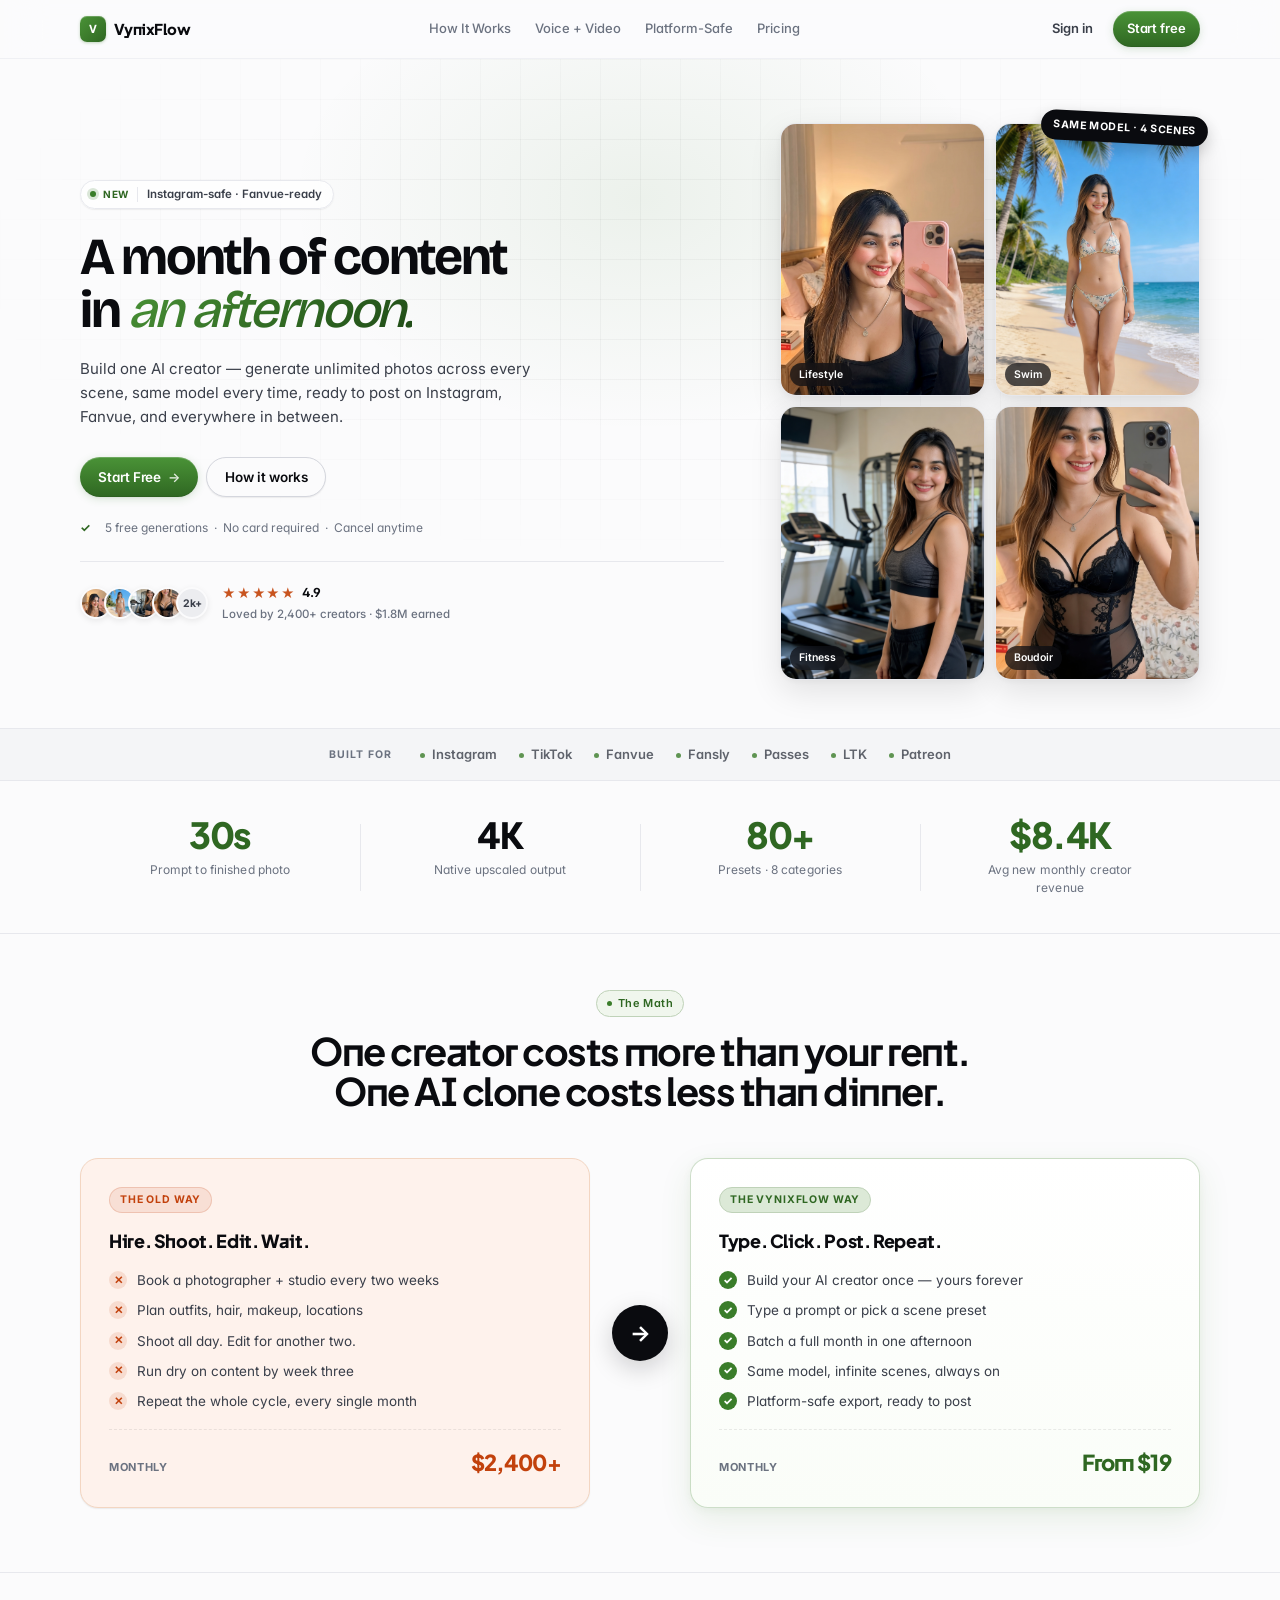
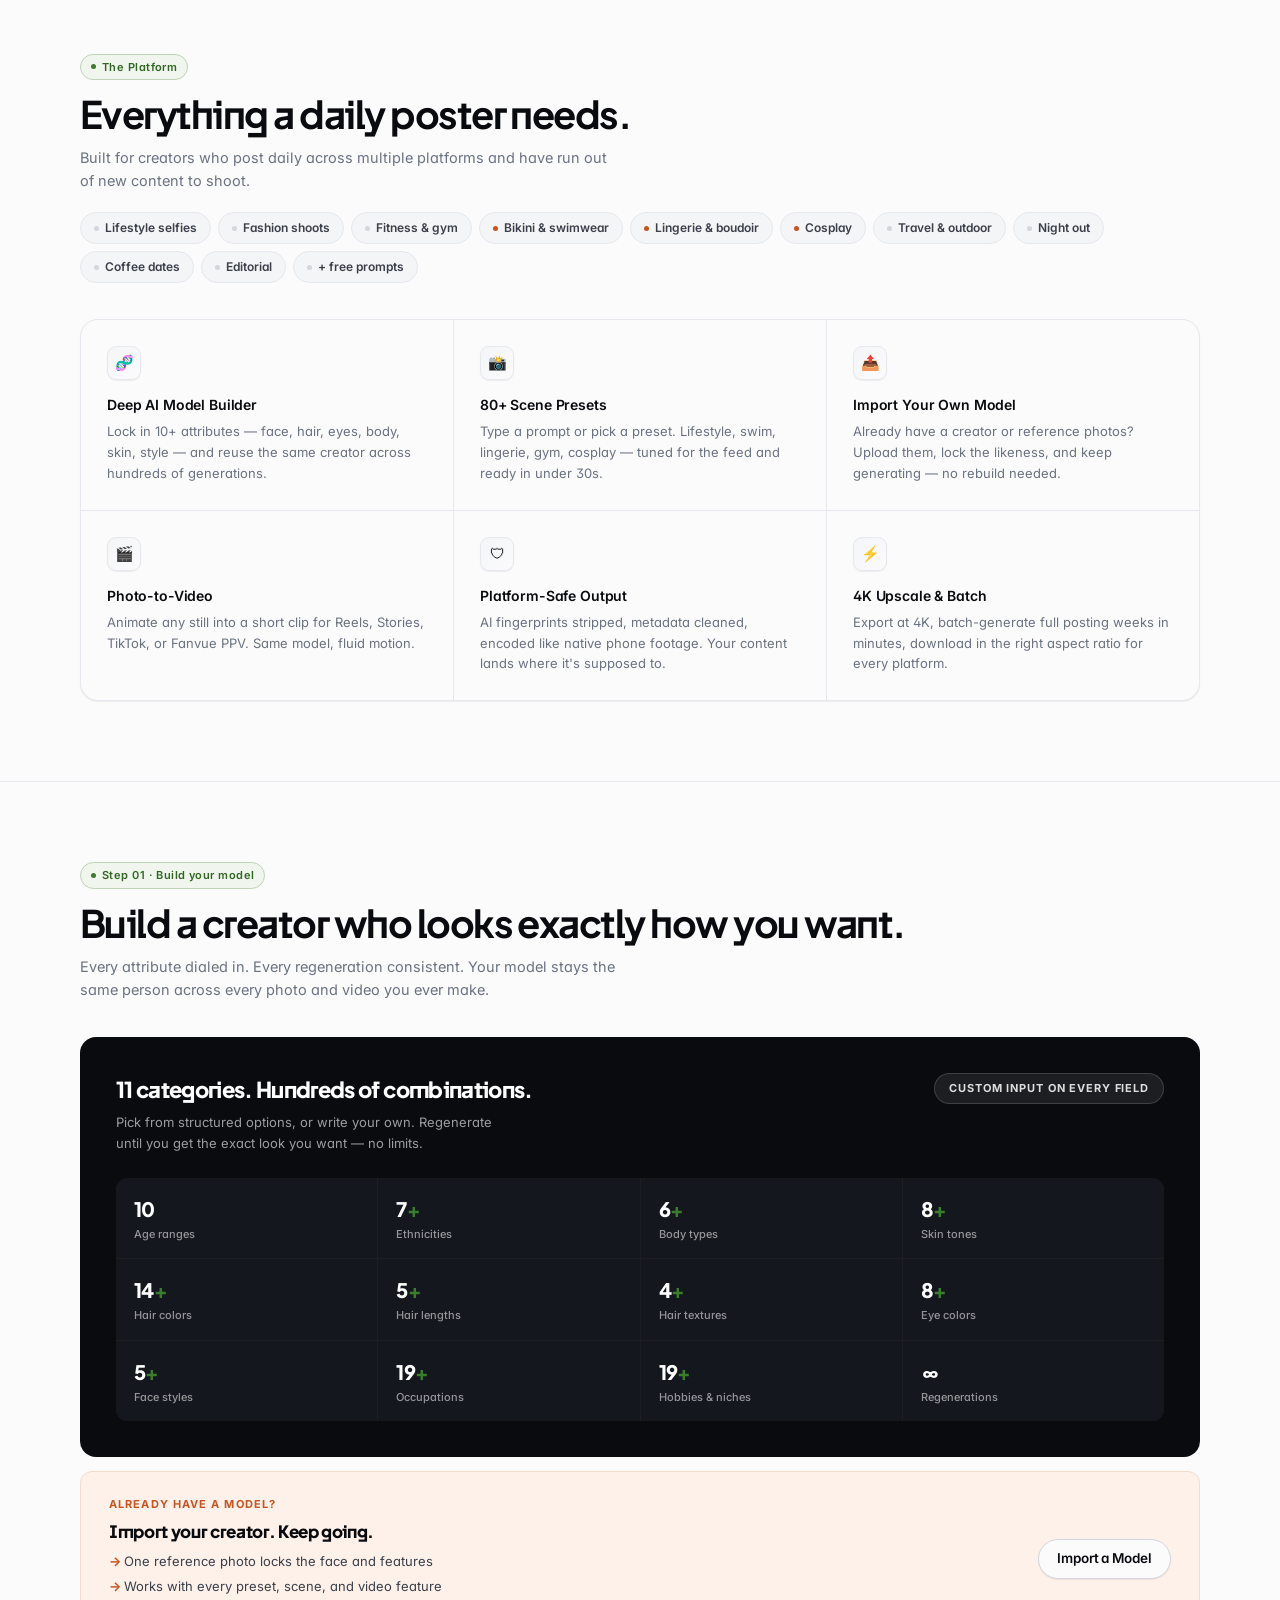
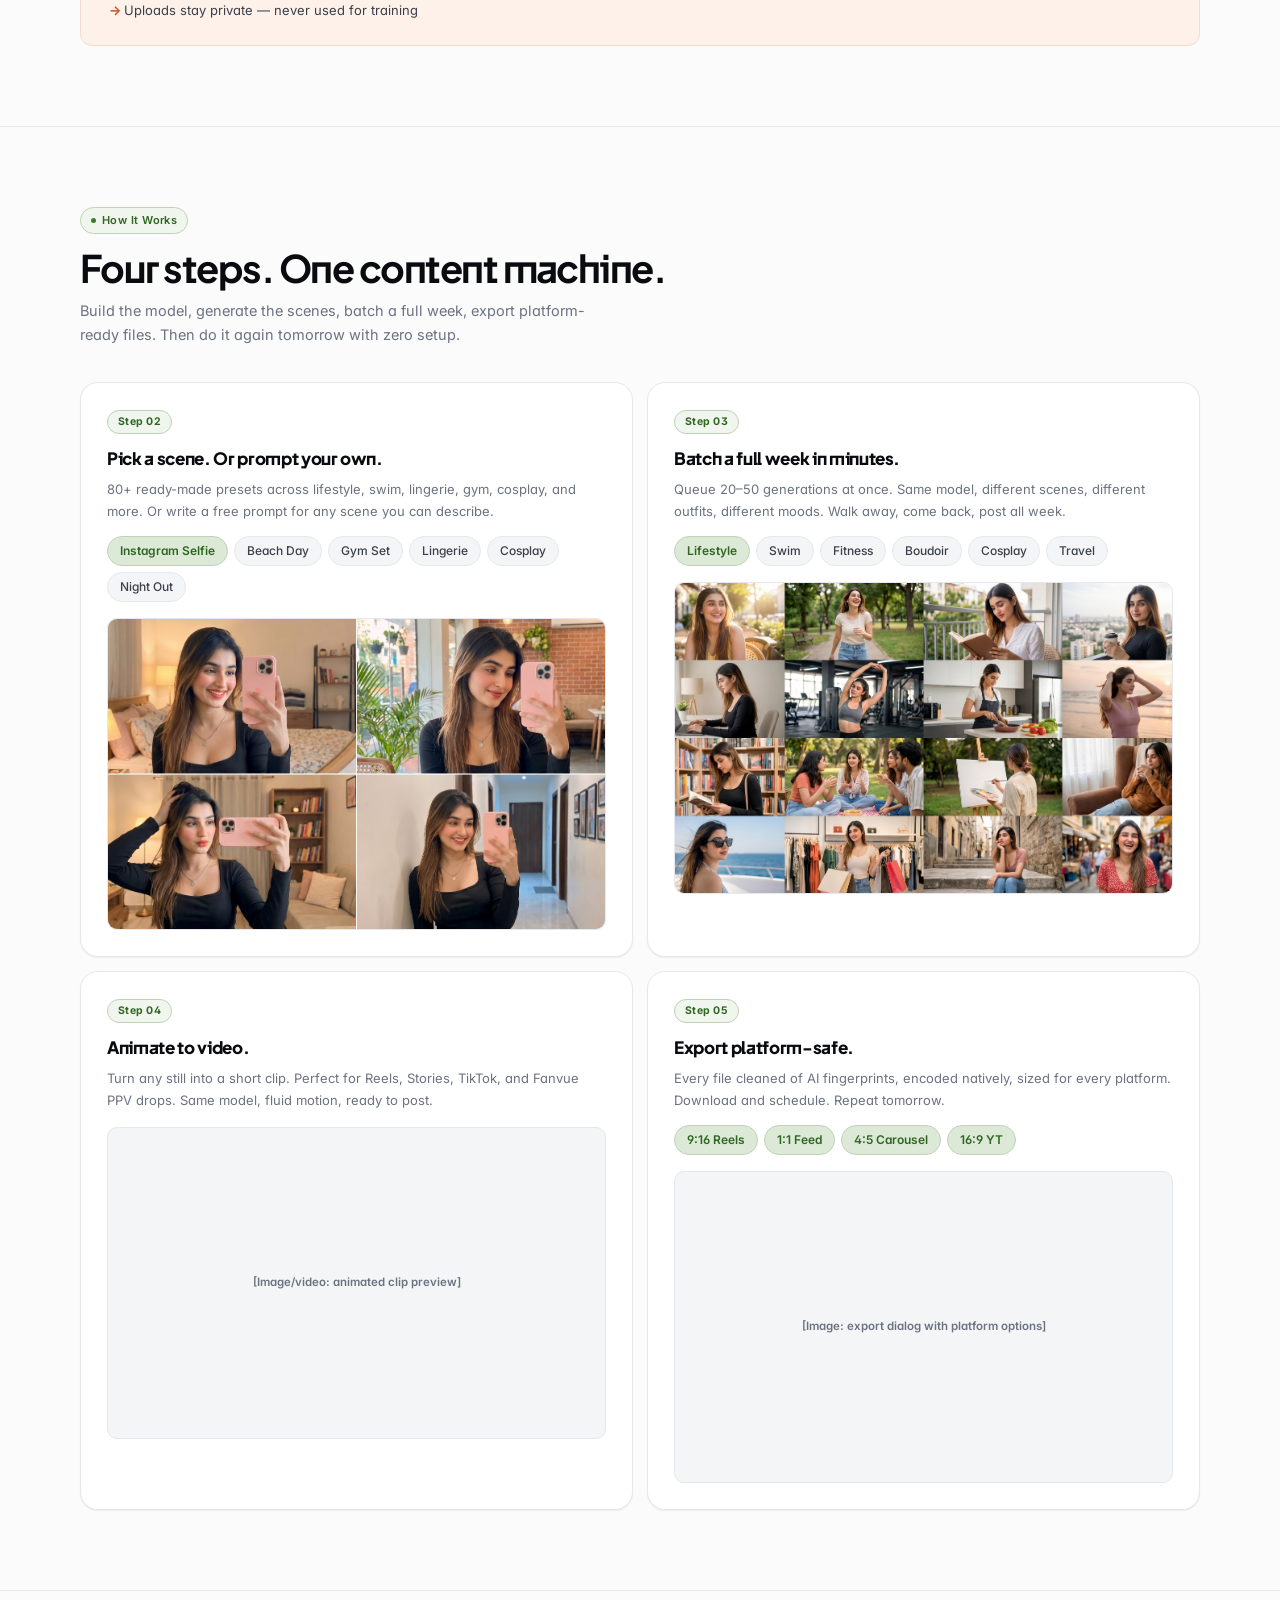
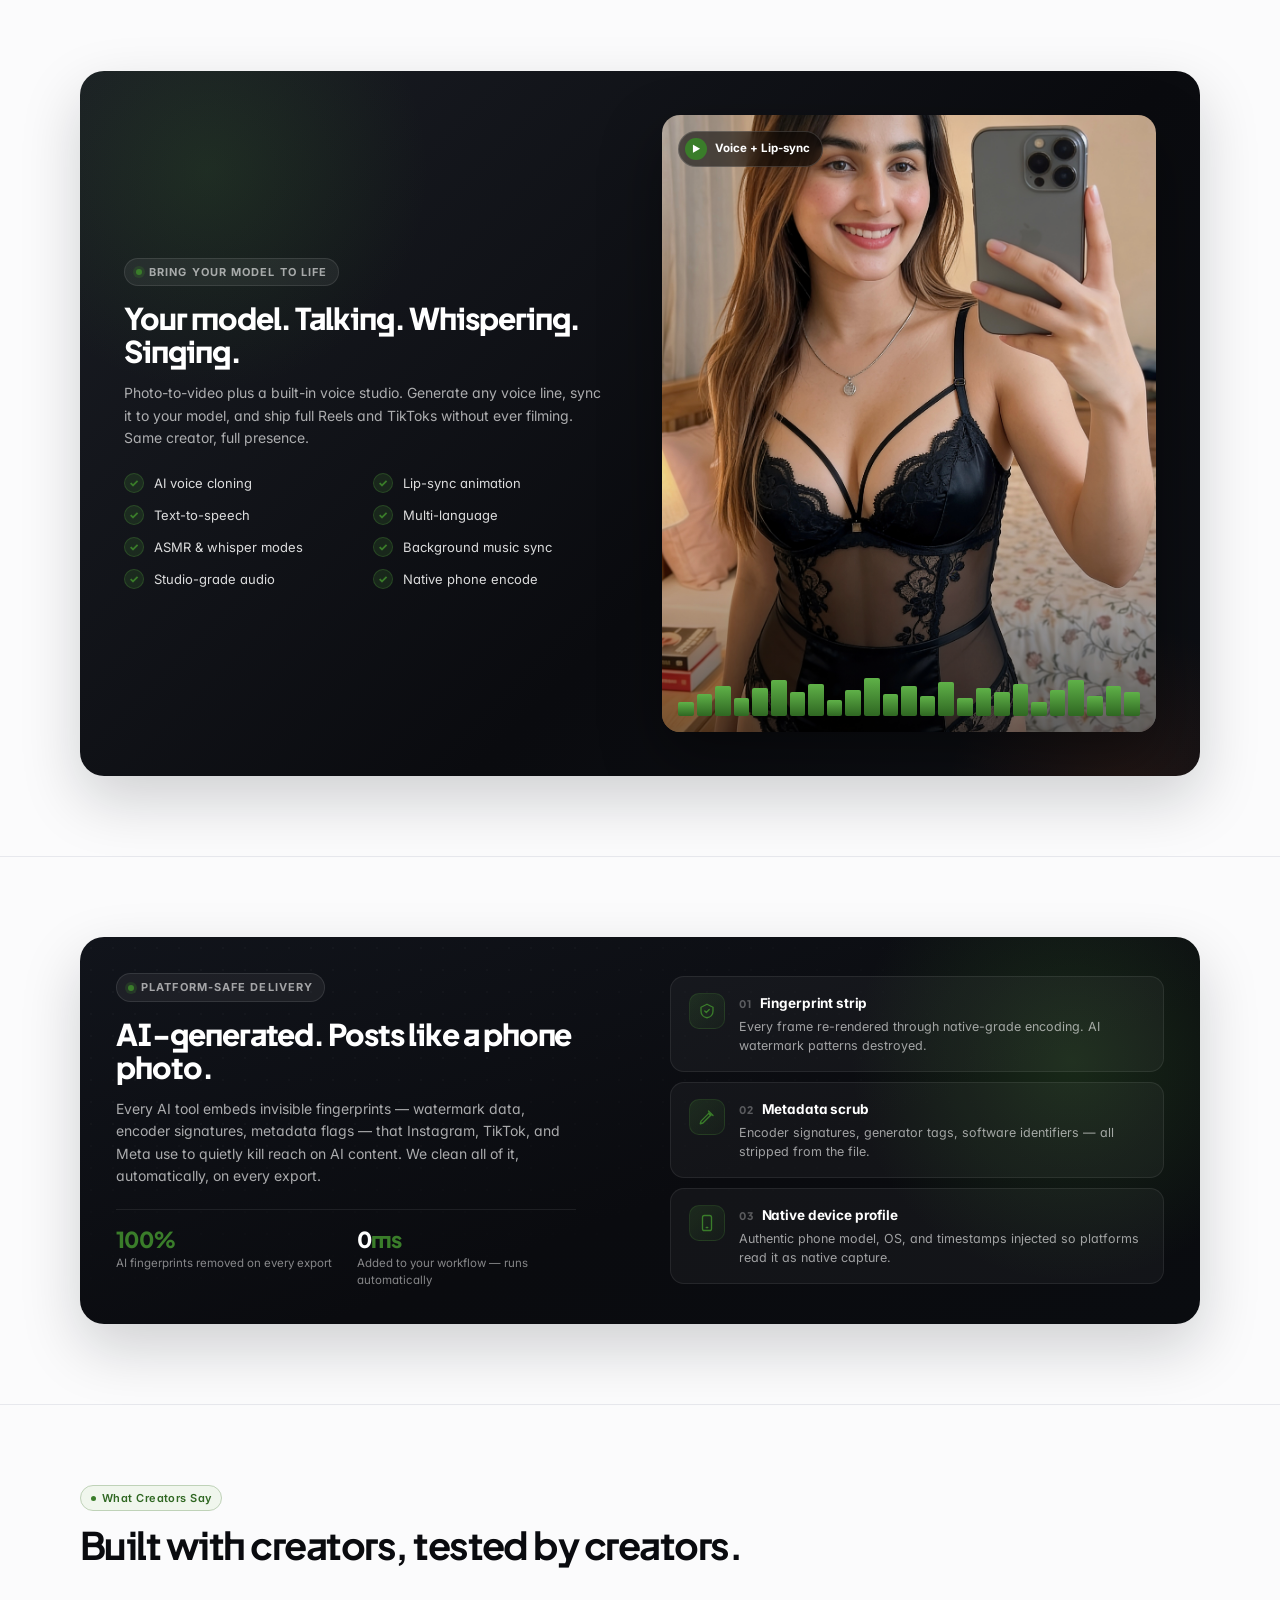
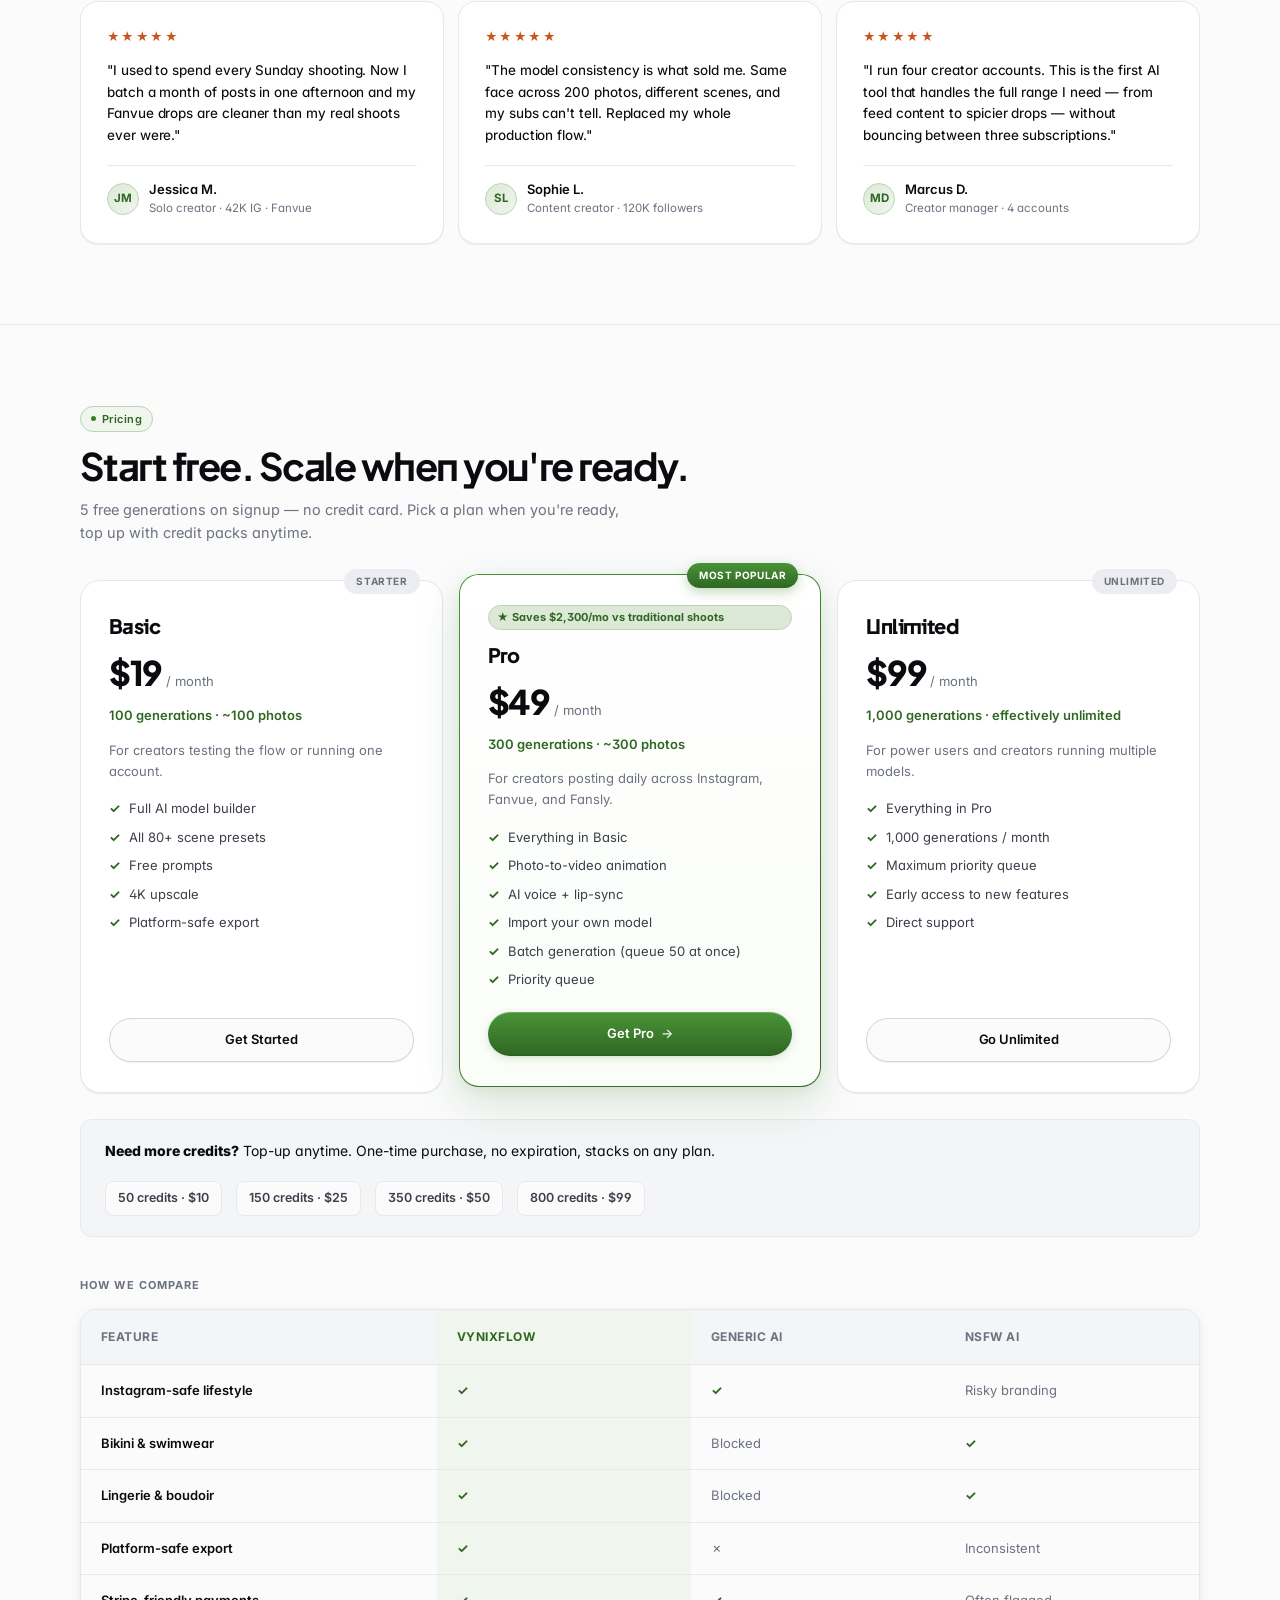
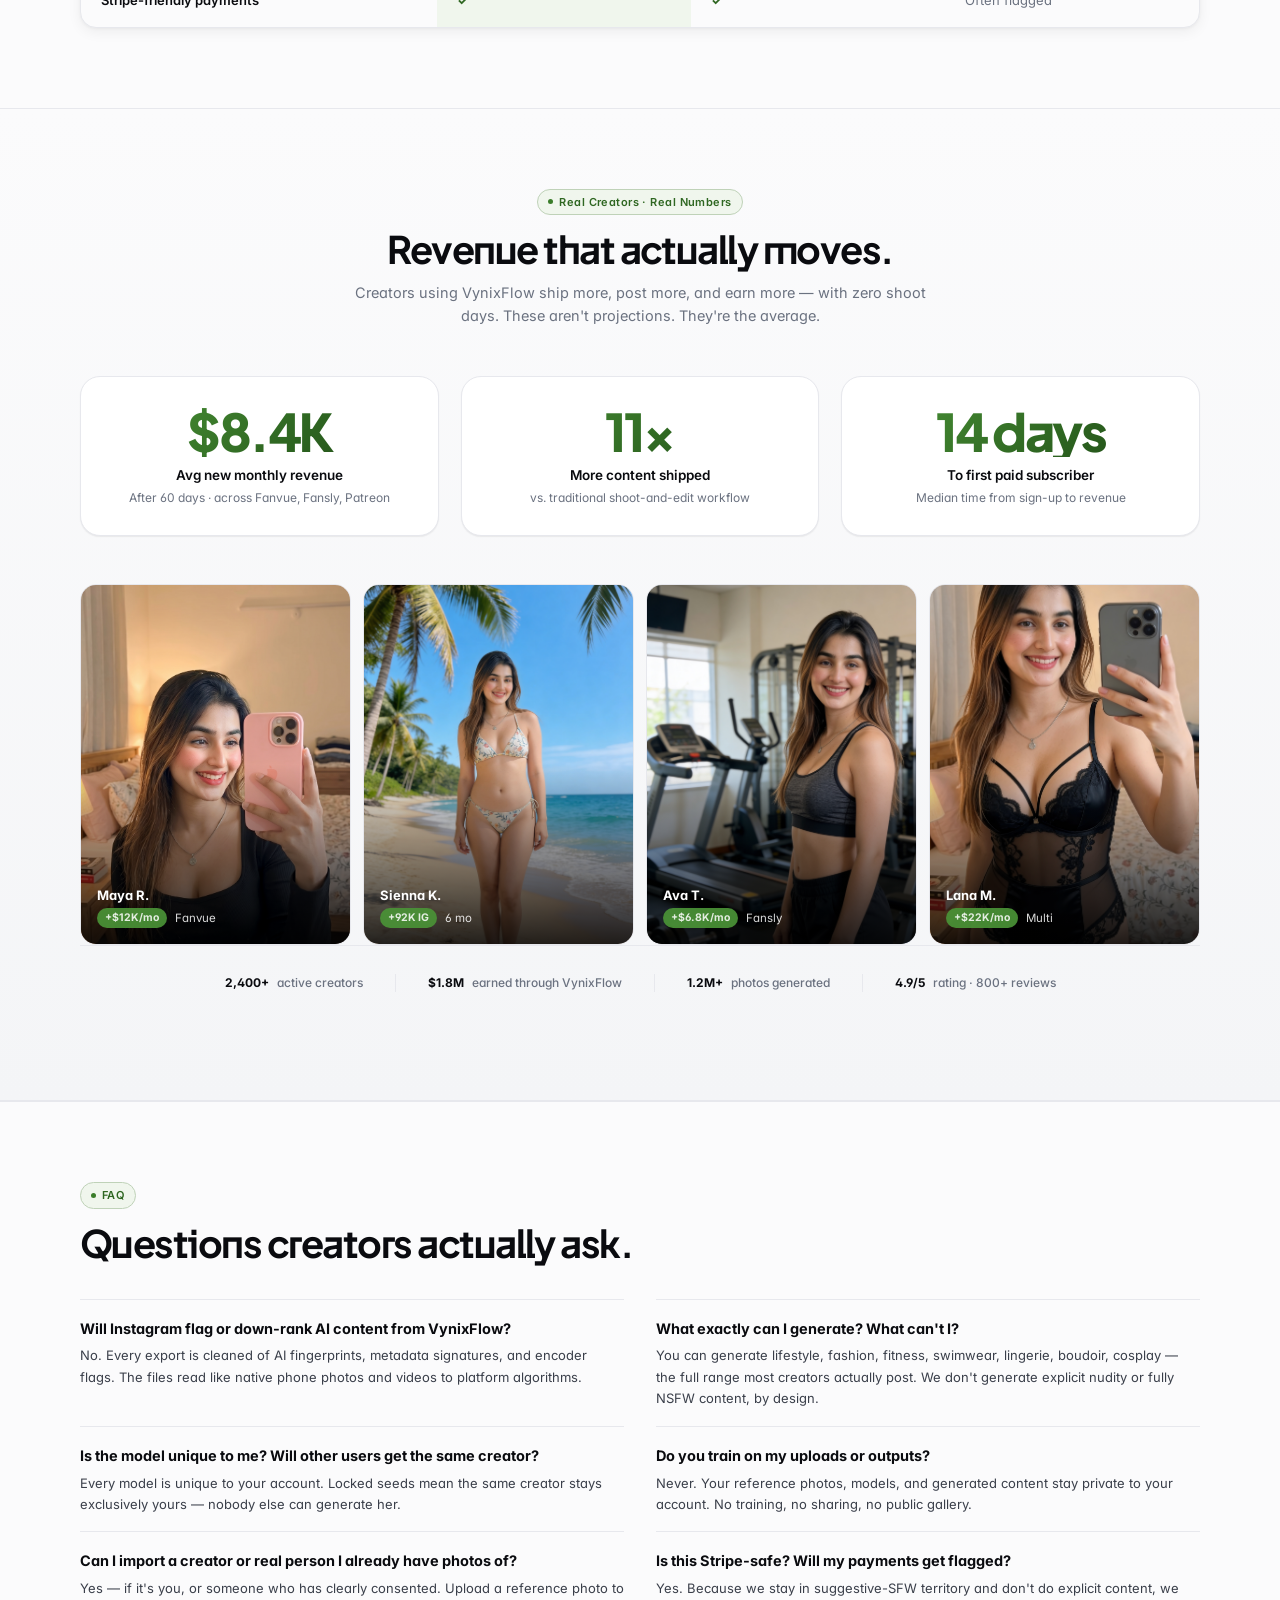
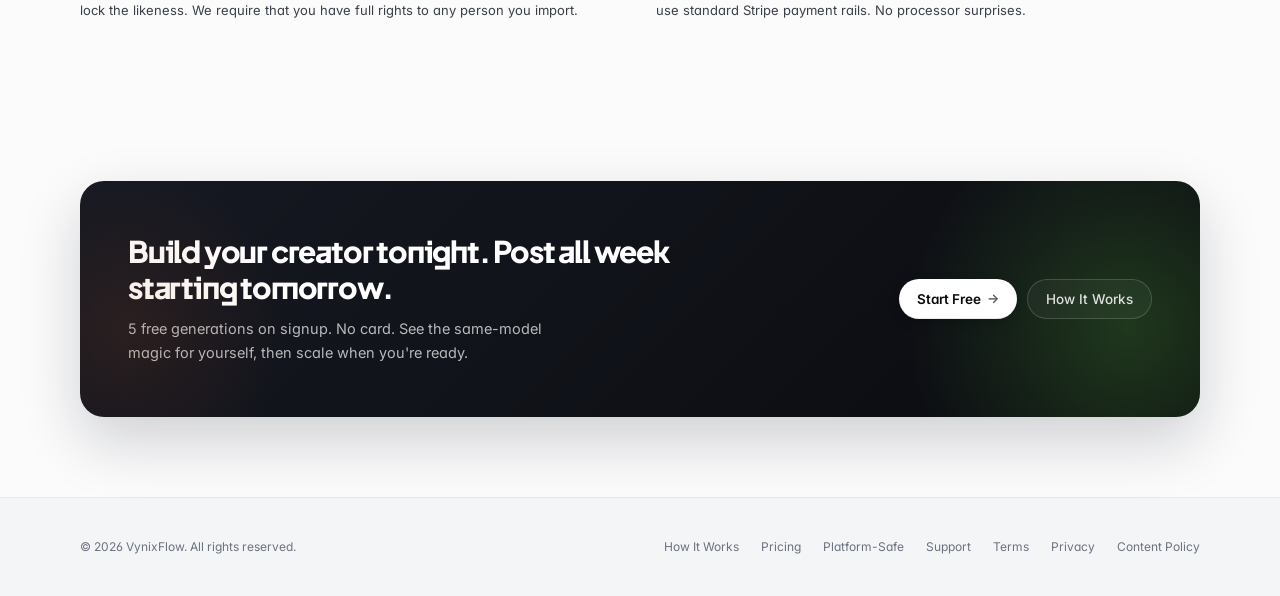
==== commit 533afd9b: "Outpace beyondfans.ai: hero rating proof, versus block, voice studio, revenue showcase - Hero: add 4" ====
--- a/index.html
+++ b/index.html
@@ -27,12 +27,28 @@
       --neon-border: #bfd2b8;
       --accent-warm: #c8541f;
       --accent-warm-pale: #fdf1ea;
+      --danger: #c2410c;
+      --danger-pale: #fef2ec;
+      --gold: #b8860b;
       --shadow-sm: 0 1px 2px rgba(10,11,15,0.04), 0 1px 1px rgba(10,11,15,0.03);
       --shadow: 0 4px 14px rgba(10,11,15,0.06), 0 1px 3px rgba(10,11,15,0.04);
       --shadow-lg: 0 16px 40px rgba(10,11,15,0.08), 0 2px 6px rgba(10,11,15,0.04);
       --radius: 16px;
       --radius-sm: 10px;
       --t: 0.2s cubic-bezier(0.4, 0, 0.2, 1);
+    }
+
+    @keyframes pulse-glow {
+      0%, 100% { box-shadow: 0 0 0 0 rgba(58,125,42,0.4); }
+      50% { box-shadow: 0 0 0 8px rgba(58,125,42,0); }
+    }
+    @keyframes float-up {
+      0%, 100% { transform: translateY(0); }
+      50% { transform: translateY(-3px); }
+    }
+    @keyframes shimmer {
+      0% { background-position: -200% 0; }
+      100% { background-position: 200% 0; }
     }
 
     html { scroll-behavior: smooth; -webkit-font-smoothing: antialiased; -moz-osx-font-smoothing: grayscale; }
@@ -99,6 +115,19 @@
     .hero-microproof-item { display: flex; align-items: center; gap: 6px; }
     .hero-microproof-check { color: var(--neon-dark); font-weight: 700; }
 
+    /* HERO RATING STRIP */
+    .hero-rating { display: flex; align-items: center; gap: 14px; margin-top: 24px; padding-top: 22px; border-top: 1px solid var(--border); flex-wrap: wrap; }
+    .hero-rating-avatars { display: flex; }
+    .hero-rating-avatar { width: 32px; height: 32px; border-radius: 50%; border: 2px solid var(--bg); margin-left: -8px; background: var(--surface-2); overflow: hidden; box-shadow: 0 2px 6px rgba(0,0,0,0.08); }
+    .hero-rating-avatar:first-child { margin-left: 0; }
+    .hero-rating-avatar img { width: 100%; height: 100%; object-fit: cover; display: block; }
+    .hero-rating-avatar.more { display: grid; place-items: center; font-size: 10.5px; font-weight: 700; color: var(--text-2); background: var(--surface-2); }
+    .hero-rating-text { display: flex; flex-direction: column; gap: 2px; }
+    .hero-rating-stars { display: flex; align-items: center; gap: 6px; }
+    .hero-rating-stars-icons { color: var(--accent-warm); font-size: 13px; letter-spacing: 0.06em; }
+    .hero-rating-score { font-size: 12.5px; font-weight: 700; color: var(--text); }
+    .hero-rating-label { font-size: 11.5px; color: var(--text-3); font-weight: 500; }
+
     /* HERO VISUAL — consistency grid placeholder */
     .hero-visual { position: relative; }
     .consistency-grid { display: grid; grid-template-columns: 1fr 1fr; gap: 10px; }
@@ -134,6 +163,8 @@
     .section-title { font-family: "Plus Jakarta Sans", sans-serif; font-size: 38px; font-weight: 700; letter-spacing: -0.04em; color: var(--text); line-height: 1.05; margin-bottom: 12px; }
     .section-sub { font-size: 14.5px; color: var(--text-3); line-height: 1.6; max-width: 540px; }
     .section-head { margin-bottom: 36px; }
+    .section-head.centered { text-align: center; display: flex; flex-direction: column; align-items: center; }
+    .section-head.centered .section-sub { max-width: 600px; }
 
     /* SCENE RANGE STRIP */
     .scene-range { background: var(--surface); border-radius: var(--radius); border: 1px solid var(--border); padding: 26px 28px; }
@@ -277,12 +308,14 @@
     .review-role { font-size: 11.5px; color: var(--text-3); margin-top: 1px; }
 
     /* PRICING */
-    .pricing-grid { display: grid; grid-template-columns: repeat(3, 1fr); gap: 14px; }
-    .plan { background: #fff; border: 1px solid var(--border); border-radius: 18px; padding: 28px; display: flex; flex-direction: column; position: relative; transition: border-color var(--t), box-shadow var(--t); box-shadow: var(--shadow-sm); }
-    .plan:not(.featured):hover { border-color: var(--border-strong); box-shadow: var(--shadow); }
-    .plan.featured { border-color: rgba(58,125,42,0.25); box-shadow: 0 1px 0 rgba(255,255,255,0.5) inset, 0 12px 36px rgba(58,125,42,0.14), 0 2px 8px rgba(58,125,42,0.06); background: linear-gradient(180deg, #fff 0%, #fafdf8 100%); }
-    .plan-tier { position: absolute; top: -10px; right: 22px; background: linear-gradient(180deg, #4a9337, var(--neon-dark)); color: #fff; font-size: 10px; font-weight: 700; letter-spacing: 0.06em; text-transform: uppercase; padding: 4px 10px; border-radius: 999px; box-shadow: 0 2px 6px rgba(58,125,42,0.25); }
+    .pricing-grid { display: grid; grid-template-columns: repeat(3, 1fr); gap: 16px; align-items: stretch; }
+    .plan { background: #fff; border: 1px solid var(--border); border-radius: 20px; padding: 30px 28px; display: flex; flex-direction: column; position: relative; transition: border-color var(--t), box-shadow var(--t), transform var(--t); box-shadow: var(--shadow-sm); }
+    .plan:not(.featured):hover { border-color: var(--border-strong); box-shadow: var(--shadow); transform: translateY(-2px); }
+    .plan.featured { border: 1.5px solid transparent; background: linear-gradient(180deg, #fff 0%, #fafdf8 100%) padding-box, linear-gradient(135deg, #4a9337 0%, var(--neon-dark) 100%) border-box; box-shadow: 0 1px 0 rgba(255,255,255,0.5) inset, 0 16px 44px rgba(58,125,42,0.18), 0 4px 12px rgba(58,125,42,0.08); transform: translateY(-6px); }
+    .plan.featured:hover { transform: translateY(-8px); box-shadow: 0 1px 0 rgba(255,255,255,0.5) inset, 0 20px 50px rgba(58,125,42,0.22), 0 4px 12px rgba(58,125,42,0.1); }
+    .plan-tier { position: absolute; top: -12px; right: 22px; background: linear-gradient(180deg, #4a9337, var(--neon-dark)); color: #fff; font-size: 10px; font-weight: 700; letter-spacing: 0.06em; text-transform: uppercase; padding: 5px 12px; border-radius: 999px; box-shadow: 0 4px 12px rgba(58,125,42,0.3); }
     .plan:not(.featured) .plan-tier { background: var(--surface-2); color: var(--text-3); box-shadow: none; }
+    .plan-savings { display: inline-flex; align-items: center; gap: 4px; font-size: 11px; font-weight: 700; color: var(--neon-dark); background: var(--neon-mid); border: 1px solid var(--neon-border); padding: 3px 8px; border-radius: 999px; margin-bottom: 10px; }
     .plan-name { font-family: "Plus Jakarta Sans", sans-serif; font-size: 20px; font-weight: 800; letter-spacing: -0.03em; margin-bottom: 6px; }
     .plan-price { margin-bottom: 8px; }
     .plan-price strong { font-family: "Plus Jakarta Sans", sans-serif; font-size: 34px; font-weight: 800; letter-spacing: -0.04em; color: var(--text); }
@@ -312,6 +345,79 @@
     .cta-title { font-family: "Plus Jakarta Sans", sans-serif; font-size: 30px; font-weight: 800; letter-spacing: -0.04em; line-height: 1.2; margin-bottom: 12px; position: relative; }
     .cta-sub { font-size: 14.5px; color: rgba(255,255,255,0.7); line-height: 1.65; max-width: 440px; position: relative; }
     .cta-actions { display: flex; gap: 10px; justify-content: flex-end; flex-wrap: wrap; position: relative; }
+
+    /* OLD WAY VS NEW WAY */
+    .versus-band { padding: 56px 0 64px; }
+    .versus-grid { display: grid; grid-template-columns: 1fr auto 1fr; gap: 22px; align-items: stretch; }
+    .versus-col { background: #fff; border: 1px solid var(--border); border-radius: 18px; padding: 28px; position: relative; transition: transform var(--t), box-shadow var(--t); box-shadow: var(--shadow-sm); }
+    .versus-col.old { background: var(--danger-pale); border-color: #f3d6c2; }
+    .versus-col.new { background: linear-gradient(180deg, #fff 0%, #fafdf8 100%); border-color: rgba(58,125,42,0.25); box-shadow: 0 12px 32px rgba(58,125,42,0.1), 0 2px 8px rgba(58,125,42,0.05); }
+    .versus-tag { display: inline-flex; align-items: center; gap: 6px; font-size: 10.5px; font-weight: 700; letter-spacing: 0.08em; text-transform: uppercase; padding: 4px 10px; border-radius: 999px; margin-bottom: 14px; }
+    .versus-tag.old { background: rgba(194,65,12,0.1); color: var(--danger); border: 1px solid rgba(194,65,12,0.18); }
+    .versus-tag.new { background: var(--neon-mid); color: var(--neon-dark); border: 1px solid var(--neon-border); }
+    .versus-title { font-family: "Plus Jakarta Sans", sans-serif; font-size: 18px; font-weight: 800; letter-spacing: -0.02em; margin-bottom: 16px; color: var(--text); }
+    .versus-list { list-style: none; display: flex; flex-direction: column; gap: 10px; }
+    .versus-list li { display: flex; gap: 10px; align-items: flex-start; font-size: 13.5px; line-height: 1.5; color: var(--text-2); }
+    .versus-list .icon { flex-shrink: 0; width: 18px; height: 18px; border-radius: 50%; display: grid; place-items: center; font-size: 11px; font-weight: 800; line-height: 1; margin-top: 1px; }
+    .versus-list.old .icon { background: rgba(194,65,12,0.12); color: var(--danger); }
+    .versus-list.new .icon { background: var(--neon); color: #fff; }
+    .versus-cost { margin-top: 18px; padding-top: 16px; border-top: 1px dashed rgba(0,0,0,0.08); display: flex; justify-content: space-between; align-items: baseline; }
+    .versus-cost-label { font-size: 11px; font-weight: 700; letter-spacing: 0.06em; text-transform: uppercase; color: var(--text-3); }
+    .versus-cost-num { font-family: "Plus Jakarta Sans", sans-serif; font-size: 22px; font-weight: 800; letter-spacing: -0.03em; }
+    .versus-col.old .versus-cost-num { color: var(--danger); }
+    .versus-col.new .versus-cost-num { color: var(--neon-dark); }
+    .versus-arrow { display: grid; place-items: center; align-self: center; width: 56px; height: 56px; border-radius: 50%; background: var(--text); color: #fff; font-size: 22px; font-weight: 700; box-shadow: 0 8px 24px rgba(10,11,15,0.18); flex-shrink: 0; }
+
+    /* AUDIO/VOICE FEATURE */
+    .audio-band { background: linear-gradient(135deg, #1a1d24 0%, var(--text) 60%, #0d0f14 100%); color: #fff; border-radius: 24px; padding: 44px; position: relative; overflow: hidden; box-shadow: 0 24px 60px rgba(13,15,20,0.18); }
+    .audio-band::before { content: ""; position: absolute; top: -20%; left: -10%; width: 480px; height: 480px; background: radial-gradient(circle, rgba(74,147,55,0.16), transparent 65%); pointer-events: none; }
+    .audio-band::after { content: ""; position: absolute; bottom: -30%; right: -10%; width: 380px; height: 380px; background: radial-gradient(circle, rgba(200,84,31,0.12), transparent 65%); pointer-events: none; }
+    .audio-layout { position: relative; z-index: 1; display: grid; grid-template-columns: 1fr 1fr; gap: 44px; align-items: center; }
+    .audio-head { max-width: 480px; }
+    .audio-label { display: inline-flex; align-items: center; gap: 7px; font-size: 11px; font-weight: 700; letter-spacing: 0.1em; text-transform: uppercase; color: rgba(255,255,255,0.6); background: rgba(255,255,255,0.06); border: 1px solid rgba(255,255,255,0.1); padding: 5px 11px; border-radius: 999px; margin-bottom: 16px; }
+    .audio-label::before { content: ""; width: 6px; height: 6px; border-radius: 50%; background: var(--neon); box-shadow: 0 0 0 3px rgba(58,125,42,0.25); }
+    .audio-title { font-family: "Plus Jakarta Sans", sans-serif; font-size: 30px; font-weight: 800; letter-spacing: -0.035em; line-height: 1.1; margin-bottom: 14px; }
+    .audio-sub { font-size: 14px; color: rgba(255,255,255,0.65); line-height: 1.6; margin-bottom: 24px; }
+    .audio-features { display: grid; grid-template-columns: 1fr 1fr; gap: 12px 18px; }
+    .audio-feat { display: flex; gap: 10px; align-items: center; font-size: 13px; color: rgba(255,255,255,0.85); }
+    .audio-feat .check { width: 20px; height: 20px; border-radius: 50%; background: rgba(74,147,55,0.18); border: 1px solid rgba(74,147,55,0.3); display: grid; place-items: center; color: var(--neon); font-size: 11px; font-weight: 800; flex-shrink: 0; }
+    .audio-visual { position: relative; aspect-ratio: 4/5; border-radius: 18px; overflow: hidden; background: #000; box-shadow: 0 24px 60px rgba(0,0,0,0.4); }
+    .audio-visual img { width: 100%; height: 100%; object-fit: cover; opacity: 0.95; }
+    .audio-visual::after { content: ""; position: absolute; inset: 0; background: linear-gradient(180deg, transparent 60%, rgba(0,0,0,0.5)); }
+    .audio-waveform { position: absolute; bottom: 16px; left: 16px; right: 16px; display: flex; align-items: end; gap: 3px; height: 40px; z-index: 2; }
+    .audio-waveform span { flex: 1; background: linear-gradient(180deg, #5fb148, var(--neon-dark)); border-radius: 2px; min-height: 4px; }
+    .audio-play-pill { position: absolute; top: 16px; left: 16px; display: inline-flex; align-items: center; gap: 8px; padding: 6px 12px 6px 6px; background: rgba(0,0,0,0.55); backdrop-filter: blur(10px); border: 1px solid rgba(255,255,255,0.15); border-radius: 999px; font-size: 11.5px; font-weight: 700; color: #fff; z-index: 2; }
+    .audio-play-pill .play-icon { width: 22px; height: 22px; border-radius: 50%; background: var(--neon); display: grid; place-items: center; font-size: 9px; color: #fff; }
+
+    /* REVENUE SHOWCASE */
+    .revenue-band { padding: 80px 0; background: linear-gradient(180deg, var(--bg) 0%, var(--surface) 100%); border-top: 1px solid var(--border); border-bottom: 1px solid var(--border); }
+    .revenue-head { text-align: center; margin-bottom: 48px; }
+    .revenue-stats { display: grid; grid-template-columns: repeat(3, 1fr); gap: 22px; margin-bottom: 48px; }
+    .revenue-stat { background: #fff; border: 1px solid var(--border); border-radius: 20px; padding: 28px; text-align: center; box-shadow: var(--shadow-sm); transition: transform var(--t), box-shadow var(--t); }
+    .revenue-stat:hover { transform: translateY(-3px); box-shadow: var(--shadow-lg); }
+    .revenue-stat-num { font-family: "Plus Jakarta Sans", sans-serif; font-size: 52px; font-weight: 800; letter-spacing: -0.05em; line-height: 1; background: linear-gradient(135deg, #4a9337 0%, var(--neon-dark) 60%, #1f4a16 100%); -webkit-background-clip: text; background-clip: text; -webkit-text-fill-color: transparent; margin-bottom: 8px; }
+    .revenue-stat-label { font-size: 13.5px; font-weight: 600; color: var(--text); margin-bottom: 4px; }
+    .revenue-stat-sub { font-size: 12px; color: var(--text-3); }
+    .revenue-creators { display: grid; grid-template-columns: repeat(4, 1fr); gap: 12px; }
+    .revenue-creator { aspect-ratio: 3/4; border-radius: 16px; overflow: hidden; position: relative; background: var(--surface-2); border: 1px solid var(--border); transition: transform var(--t); }
+    .revenue-creator:hover { transform: translateY(-3px); }
+    .revenue-creator img { width: 100%; height: 100%; object-fit: cover; }
+    .revenue-creator-overlay { position: absolute; inset: 0; background: linear-gradient(180deg, transparent 50%, rgba(0,0,0,0.85) 100%); display: flex; flex-direction: column; justify-content: flex-end; padding: 16px; color: #fff; }
+    .revenue-creator-name { font-size: 13px; font-weight: 700; margin-bottom: 3px; }
+    .revenue-creator-stats { font-size: 11.5px; color: rgba(255,255,255,0.85); display: flex; gap: 8px; align-items: center; flex-wrap: wrap; }
+    .revenue-creator-stats .badge { background: rgba(74,147,55,0.92); border-radius: 999px; padding: 2px 8px; font-size: 10.5px; font-weight: 700; }
+
+    /* TRUST BAR */
+    .trust-bar { display: flex; align-items: center; justify-content: center; gap: 32px; flex-wrap: wrap; padding: 28px 0; border-top: 1px solid var(--border); }
+    .trust-item { display: flex; align-items: center; gap: 8px; font-size: 12px; color: var(--text-3); font-weight: 500; }
+    .trust-item strong { color: var(--text); font-weight: 700; }
+    .trust-divider { width: 1px; height: 18px; background: var(--border); }
+
+    /* FLOATING MOBILE CTA */
+    .floating-cta { display: none; position: fixed; bottom: 16px; left: 16px; right: 16px; z-index: 40; background: linear-gradient(180deg, #4a9337 0%, var(--neon-dark) 100%); color: #fff; padding: 14px 20px; border-radius: 999px; font-size: 14px; font-weight: 700; align-items: center; justify-content: center; gap: 8px; box-shadow: 0 8px 32px rgba(58,125,42,0.4), 0 4px 12px rgba(0,0,0,0.15); transform: translateY(120%); transition: transform 0.3s cubic-bezier(0.4, 0, 0.2, 1); }
+    .floating-cta.show { transform: translateY(0); }
+    .floating-cta .arrow { transition: transform var(--t); }
+    .floating-cta:active .arrow { transform: translateX(3px); }
 
     /* FOOTER */
     .footer { padding: 40px 0; border-top: 1px solid var(--border); background: var(--surface); font-size: 12px; color: var(--text-3); }
@@ -424,6 +530,8 @@
       /* PRICING */
       .pricing-grid { grid-template-columns: 1fr; gap: 14px; }
       .plan { padding: 24px 22px; }
+      .plan.featured { transform: none; }
+      .plan.featured:hover { transform: none; }
       .plan-price strong { font-size: 30px; }
       .topup-band { flex-direction: column; align-items: flex-start; padding: 18px 20px; }
       .topup-options { width: 100%; }
@@ -439,6 +547,32 @@
       .cta-title { font-size: 26px; }
       .cta-actions { justify-content: flex-start; gap: 10px; }
       .cta-actions a { flex: 1; text-align: center; }
+
+      /* VERSUS */
+      .versus-band { padding: 40px 0 48px; }
+      .versus-grid { grid-template-columns: 1fr; gap: 14px; }
+      .versus-arrow { transform: rotate(90deg); width: 44px; height: 44px; font-size: 18px; justify-self: center; }
+      .versus-col { padding: 22px; }
+      .versus-title { font-size: 16px; }
+
+      /* AUDIO BAND */
+      .audio-band { padding: 32px 28px; border-radius: 20px; }
+      .audio-layout { grid-template-columns: 1fr; gap: 28px; }
+      .audio-head { max-width: 100%; }
+      .audio-title { font-size: 26px; }
+      .audio-features { gap: 10px 16px; }
+      .audio-visual { aspect-ratio: 16/10; max-height: 320px; margin: 0 auto; width: 100%; max-width: 480px; }
+
+      /* REVENUE */
+      .revenue-band { padding: 56px 0; }
+      .revenue-stats { grid-template-columns: 1fr; gap: 12px; margin-bottom: 32px; }
+      .revenue-stat { padding: 22px; }
+      .revenue-stat-num { font-size: 42px; }
+      .revenue-creators { grid-template-columns: repeat(2, 1fr); gap: 10px; }
+
+      /* TRUST BAR */
+      .trust-bar { gap: 16px; padding: 22px 0; }
+      .trust-divider { display: none; }
 
       /* FOOTER */
       .footer-inner { flex-direction: column; align-items: flex-start; gap: 16px; }
@@ -556,6 +690,34 @@
       .cta-actions { flex-direction: column; width: 100%; }
       .cta-actions a { width: 100%; height: 50px; border-radius: 999px; }
 
+      /* VERSUS — mobile */
+      .versus-cost-num { font-size: 18px; }
+      .versus-list li { font-size: 13px; }
+
+      /* AUDIO — mobile */
+      .audio-band { padding: 26px 20px; border-radius: 18px; }
+      .audio-title { font-size: 22px; }
+      .audio-sub { font-size: 13px; margin-bottom: 18px; }
+      .audio-features { grid-template-columns: 1fr; gap: 9px; }
+      .audio-feat { font-size: 12.5px; }
+
+      /* REVENUE — mobile */
+      .revenue-band { padding: 44px 0; }
+      .revenue-head { margin-bottom: 28px; }
+      .revenue-stat-num { font-size: 36px; }
+      .revenue-stat-label { font-size: 13px; }
+      .revenue-creators { grid-template-columns: repeat(2, 1fr); }
+
+      /* HERO RATING — mobile */
+      .hero-rating { gap: 10px; padding-top: 18px; margin-top: 18px; }
+      .hero-rating-avatar { width: 28px; height: 28px; }
+      .hero-rating-stars-icons { font-size: 12px; }
+      .hero-rating-score { font-size: 12px; }
+      .hero-rating-label { font-size: 11px; }
+
+      /* FLOATING CTA — show on mobile only */
+      .floating-cta { display: inline-flex; }
+
       /* FOOTER */
       .footer { padding: 32px 0; }
       .footer-links { font-size: 12px; }
@@ -584,9 +746,9 @@
       <nav>
         <ul class="nav-links">
           <li><a href="#how">How It Works</a></li>
+          <li><a href="#audio">Voice + Video</a></li>
           <li><a href="#stealth">Platform-Safe</a></li>
           <li><a href="#pricing">Pricing</a></li>
-          <li><a href="#reviews">Reviews</a></li>
         </ul>
       </nav>
       <div class="nav-actions">
@@ -600,6 +762,7 @@
   <div class="mobile-menu" id="mobileMenu">
     <ul class="mobile-menu-links">
       <li><a href="#how">How It Works</a></li>
+      <li><a href="#audio">Voice + Video</a></li>
       <li><a href="#stealth">Platform-Safe</a></li>
       <li><a href="#pricing">Pricing</a></li>
       <li><a href="#reviews">Reviews</a></li>
@@ -630,6 +793,22 @@
             </div>
             <div class="hero-microproof">
               <span class="hero-microproof-check">✓</span> 5 free generations &nbsp;·&nbsp; No card required &nbsp;·&nbsp; Cancel anytime
+            </div>
+            <div class="hero-rating">
+              <div class="hero-rating-avatars">
+                <div class="hero-rating-avatar"><img src="selfie.JPG" alt=""></div>
+                <div class="hero-rating-avatar"><img src="bikini.JPG" alt=""></div>
+                <div class="hero-rating-avatar"><img src="gym.JPG" alt=""></div>
+                <div class="hero-rating-avatar"><img src="lingerie.jpg" alt=""></div>
+                <div class="hero-rating-avatar more">2k+</div>
+              </div>
+              <div class="hero-rating-text">
+                <div class="hero-rating-stars">
+                  <span class="hero-rating-stars-icons">★★★★★</span>
+                  <span class="hero-rating-score">4.9</span>
+                </div>
+                <div class="hero-rating-label">Loved by 2,400+ creators · $1.8M earned</div>
+              </div>
             </div>
           </div>
 
@@ -680,13 +859,58 @@
     <div class="stats-bar">
       <div class="container">
         <div class="stats-row">
-          <div class="stat-item"><div class="stat-num"><span class="accent">30s</span></div><div class="stat-label">From prompt to finished photo</div></div>
-          <div class="stat-item"><div class="stat-num">4K</div><div class="stat-label">Upscaled output quality</div></div>
-          <div class="stat-item"><div class="stat-num"><span class="accent">80+</span></div><div class="stat-label">Scene presets, 8 categories</div></div>
-          <div class="stat-item"><div class="stat-num">1 model</div><div class="stat-label">Every scene, locked forever</div></div>
+          <div class="stat-item"><div class="stat-num"><span class="accent">30s</span></div><div class="stat-label">Prompt to finished photo</div></div>
+          <div class="stat-item"><div class="stat-num">4K</div><div class="stat-label">Native upscaled output</div></div>
+          <div class="stat-item"><div class="stat-num"><span class="accent">80+</span></div><div class="stat-label">Presets · 8 categories</div></div>
+          <div class="stat-item"><div class="stat-num"><span class="accent">$8.4K</span></div><div class="stat-label">Avg new monthly creator revenue</div></div>
         </div>
       </div>
     </div>
+
+    <!-- OLD WAY VS NEW WAY -->
+    <section class="versus-band">
+      <div class="container">
+        <div class="section-head centered">
+          <div class="section-label">The Math</div>
+          <h2 class="section-title">One creator costs more than your rent.<br/>One AI clone costs less than dinner.</h2>
+        </div>
+        <div class="versus-grid">
+          <div class="versus-col old">
+            <div class="versus-tag old">The Old Way</div>
+            <div class="versus-title">Hire. Shoot. Edit. Wait.</div>
+            <ul class="versus-list old">
+              <li><span class="icon">✕</span><span>Book a photographer + studio every two weeks</span></li>
+              <li><span class="icon">✕</span><span>Plan outfits, hair, makeup, locations</span></li>
+              <li><span class="icon">✕</span><span>Shoot all day. Edit for another two.</span></li>
+              <li><span class="icon">✕</span><span>Run dry on content by week three</span></li>
+              <li><span class="icon">✕</span><span>Repeat the whole cycle, every single month</span></li>
+            </ul>
+            <div class="versus-cost">
+              <span class="versus-cost-label">Monthly</span>
+              <span class="versus-cost-num">$2,400+</span>
+            </div>
+          </div>
+          <div class="versus-arrow" aria-hidden="true">→</div>
+          <div class="versus-col new">
+            <div class="versus-tag new">The VynixFlow Way</div>
+            <div class="versus-title">Type. Click. Post. Repeat.</div>
+            <ul class="versus-list new">
+              <li><span class="icon">✓</span><span>Build your AI creator once — yours forever</span></li>
+              <li><span class="icon">✓</span><span>Type a prompt or pick a scene preset</span></li>
+              <li><span class="icon">✓</span><span>Batch a full month in one afternoon</span></li>
+              <li><span class="icon">✓</span><span>Same model, infinite scenes, always on</span></li>
+              <li><span class="icon">✓</span><span>Platform-safe export, ready to post</span></li>
+            </ul>
+            <div class="versus-cost">
+              <span class="versus-cost-label">Monthly</span>
+              <span class="versus-cost-num">From $19</span>
+            </div>
+          </div>
+        </div>
+      </div>
+    </section>
+
+    <hr class="rule" />
 
     <!-- FEATURES -->
     <section class="section">
@@ -848,6 +1072,44 @@
               <span class="chip active">16:9 YT</span>
             </div>
             <div class="step-visual">[Image: export dialog with platform options]</div>
+          </div>
+        </div>
+      </div>
+    </section>
+
+    <hr class="rule" />
+
+    <!-- AUDIO / VOICE -->
+    <section class="section" id="audio">
+      <div class="container">
+        <div class="audio-band">
+          <div class="audio-layout">
+            <div class="audio-head">
+              <div class="audio-label">Bring Your Model To Life</div>
+              <h2 class="audio-title">Your model. Talking. Whispering. Singing.</h2>
+              <p class="audio-sub">Photo-to-video plus a built-in voice studio. Generate any voice line, sync it to your model, and ship full Reels and TikToks without ever filming. Same creator, full presence.</p>
+              <div class="audio-features">
+                <div class="audio-feat"><span class="check">✓</span>AI voice cloning</div>
+                <div class="audio-feat"><span class="check">✓</span>Lip-sync animation</div>
+                <div class="audio-feat"><span class="check">✓</span>Text-to-speech</div>
+                <div class="audio-feat"><span class="check">✓</span>Multi-language</div>
+                <div class="audio-feat"><span class="check">✓</span>ASMR &amp; whisper modes</div>
+                <div class="audio-feat"><span class="check">✓</span>Background music sync</div>
+                <div class="audio-feat"><span class="check">✓</span>Studio-grade audio</div>
+                <div class="audio-feat"><span class="check">✓</span>Native phone encode</div>
+              </div>
+            </div>
+            <div class="audio-visual">
+              <img src="lingerie.jpg" alt="AI creator with voice">
+              <div class="audio-play-pill"><span class="play-icon">▶</span> Voice + Lip-sync</div>
+              <div class="audio-waveform" aria-hidden="true">
+                <span style="height: 14px;"></span><span style="height: 22px;"></span><span style="height: 30px;"></span><span style="height: 18px;"></span><span style="height: 28px;"></span>
+                <span style="height: 36px;"></span><span style="height: 24px;"></span><span style="height: 32px;"></span><span style="height: 16px;"></span><span style="height: 26px;"></span>
+                <span style="height: 38px;"></span><span style="height: 22px;"></span><span style="height: 30px;"></span><span style="height: 20px;"></span><span style="height: 34px;"></span>
+                <span style="height: 18px;"></span><span style="height: 28px;"></span><span style="height: 24px;"></span><span style="height: 32px;"></span><span style="height: 14px;"></span>
+                <span style="height: 26px;"></span><span style="height: 36px;"></span><span style="height: 20px;"></span><span style="height: 30px;"></span><span style="height: 24px;"></span>
+              </div>
+            </div>
           </div>
         </div>
       </div>
@@ -983,7 +1245,8 @@
             <a class="btn btn-outline plan-cta" href="vynixflow-auth.html">Get Started</a>
           </div>
           <div class="plan featured">
-            <span class="plan-tier">Best Value</span>
+            <span class="plan-tier">Most Popular</span>
+            <span class="plan-savings">★ Saves $2,300/mo vs traditional shoots</span>
             <div class="plan-name">Pro</div>
             <div class="plan-price"><strong>$49</strong><span>/ month</span></div>
             <div class="plan-volume">300 generations · ~300 photos</div>
@@ -991,6 +1254,7 @@
             <ul class="plan-list">
               <li>Everything in Basic</li>
               <li>Photo-to-video animation</li>
+              <li>AI voice + lip-sync</li>
               <li>Import your own model</li>
               <li>Batch generation (queue 50 at once)</li>
               <li>Priority queue</li>
@@ -1070,6 +1334,73 @@
       </div>
     </section>
 
+    <!-- REVENUE SHOWCASE -->
+    <section class="revenue-band">
+      <div class="container">
+        <div class="revenue-head section-head centered">
+          <div class="section-label">Real Creators · Real Numbers</div>
+          <h2 class="section-title">Revenue that actually moves.</h2>
+          <p class="section-sub">Creators using VynixFlow ship more, post more, and earn more — with zero shoot days. These aren't projections. They're the average.</p>
+        </div>
+        <div class="revenue-stats">
+          <div class="revenue-stat">
+            <div class="revenue-stat-num">$8.4K</div>
+            <div class="revenue-stat-label">Avg new monthly revenue</div>
+            <div class="revenue-stat-sub">After 60 days · across Fanvue, Fansly, Patreon</div>
+          </div>
+          <div class="revenue-stat">
+            <div class="revenue-stat-num">11×</div>
+            <div class="revenue-stat-label">More content shipped</div>
+            <div class="revenue-stat-sub">vs. traditional shoot-and-edit workflow</div>
+          </div>
+          <div class="revenue-stat">
+            <div class="revenue-stat-num">14 days</div>
+            <div class="revenue-stat-label">To first paid subscriber</div>
+            <div class="revenue-stat-sub">Median time from sign-up to revenue</div>
+          </div>
+        </div>
+        <div class="revenue-creators">
+          <div class="revenue-creator">
+            <img src="selfie.JPG" alt="Creator 1">
+            <div class="revenue-creator-overlay">
+              <div class="revenue-creator-name">Maya R.</div>
+              <div class="revenue-creator-stats"><span class="badge">+$12K/mo</span> Fanvue</div>
+            </div>
+          </div>
+          <div class="revenue-creator">
+            <img src="bikini.JPG" alt="Creator 2">
+            <div class="revenue-creator-overlay">
+              <div class="revenue-creator-name">Sienna K.</div>
+              <div class="revenue-creator-stats"><span class="badge">+92K IG</span> 6 mo</div>
+            </div>
+          </div>
+          <div class="revenue-creator">
+            <img src="gym.JPG" alt="Creator 3">
+            <div class="revenue-creator-overlay">
+              <div class="revenue-creator-name">Ava T.</div>
+              <div class="revenue-creator-stats"><span class="badge">+$6.8K/mo</span> Fansly</div>
+            </div>
+          </div>
+          <div class="revenue-creator">
+            <img src="lingerie.jpg" alt="Creator 4">
+            <div class="revenue-creator-overlay">
+              <div class="revenue-creator-name">Lana M.</div>
+              <div class="revenue-creator-stats"><span class="badge">+$22K/mo</span> Multi</div>
+            </div>
+          </div>
+        </div>
+        <div class="trust-bar">
+          <div class="trust-item"><strong>2,400+</strong> active creators</div>
+          <div class="trust-divider"></div>
+          <div class="trust-item"><strong>$1.8M</strong> earned through VynixFlow</div>
+          <div class="trust-divider"></div>
+          <div class="trust-item"><strong>1.2M+</strong> photos generated</div>
+          <div class="trust-divider"></div>
+          <div class="trust-item"><strong>4.9/5</strong> rating · 800+ reviews</div>
+        </div>
+      </div>
+    </section>
+
     <hr class="rule" />
 
     <!-- FAQ -->
@@ -1141,6 +1472,10 @@
     </div>
   </footer>
 
+  <a class="floating-cta" id="floatingCta" href="vynixflow-auth.html">
+    Start Free — 5 Generations <span class="arrow">→</span>
+  </a>
+
   <script>
     (function () {
       var btn = document.getElementById('navMenuBtn');
@@ -1163,6 +1498,25 @@
       });
     })();
 
+    // Floating mobile CTA — show after hero is scrolled past
+    (function () {
+      var cta = document.getElementById('floatingCta');
+      if (!cta) return;
+      var threshold = 600;
+      var ticking = false;
+      function update() {
+        if (window.scrollY > threshold && (window.innerHeight + window.scrollY) < (document.body.offsetHeight - 240)) {
+          cta.classList.add('show');
+        } else {
+          cta.classList.remove('show');
+        }
+        ticking = false;
+      }
+      window.addEventListener('scroll', function () {
+        if (!ticking) { window.requestAnimationFrame(update); ticking = true; }
+      }, { passive: true });
+    })();
+
     // Preset image mapping
     var presetImages = {
       'Instagram Selfie': 'selfie-4tile.jpeg',
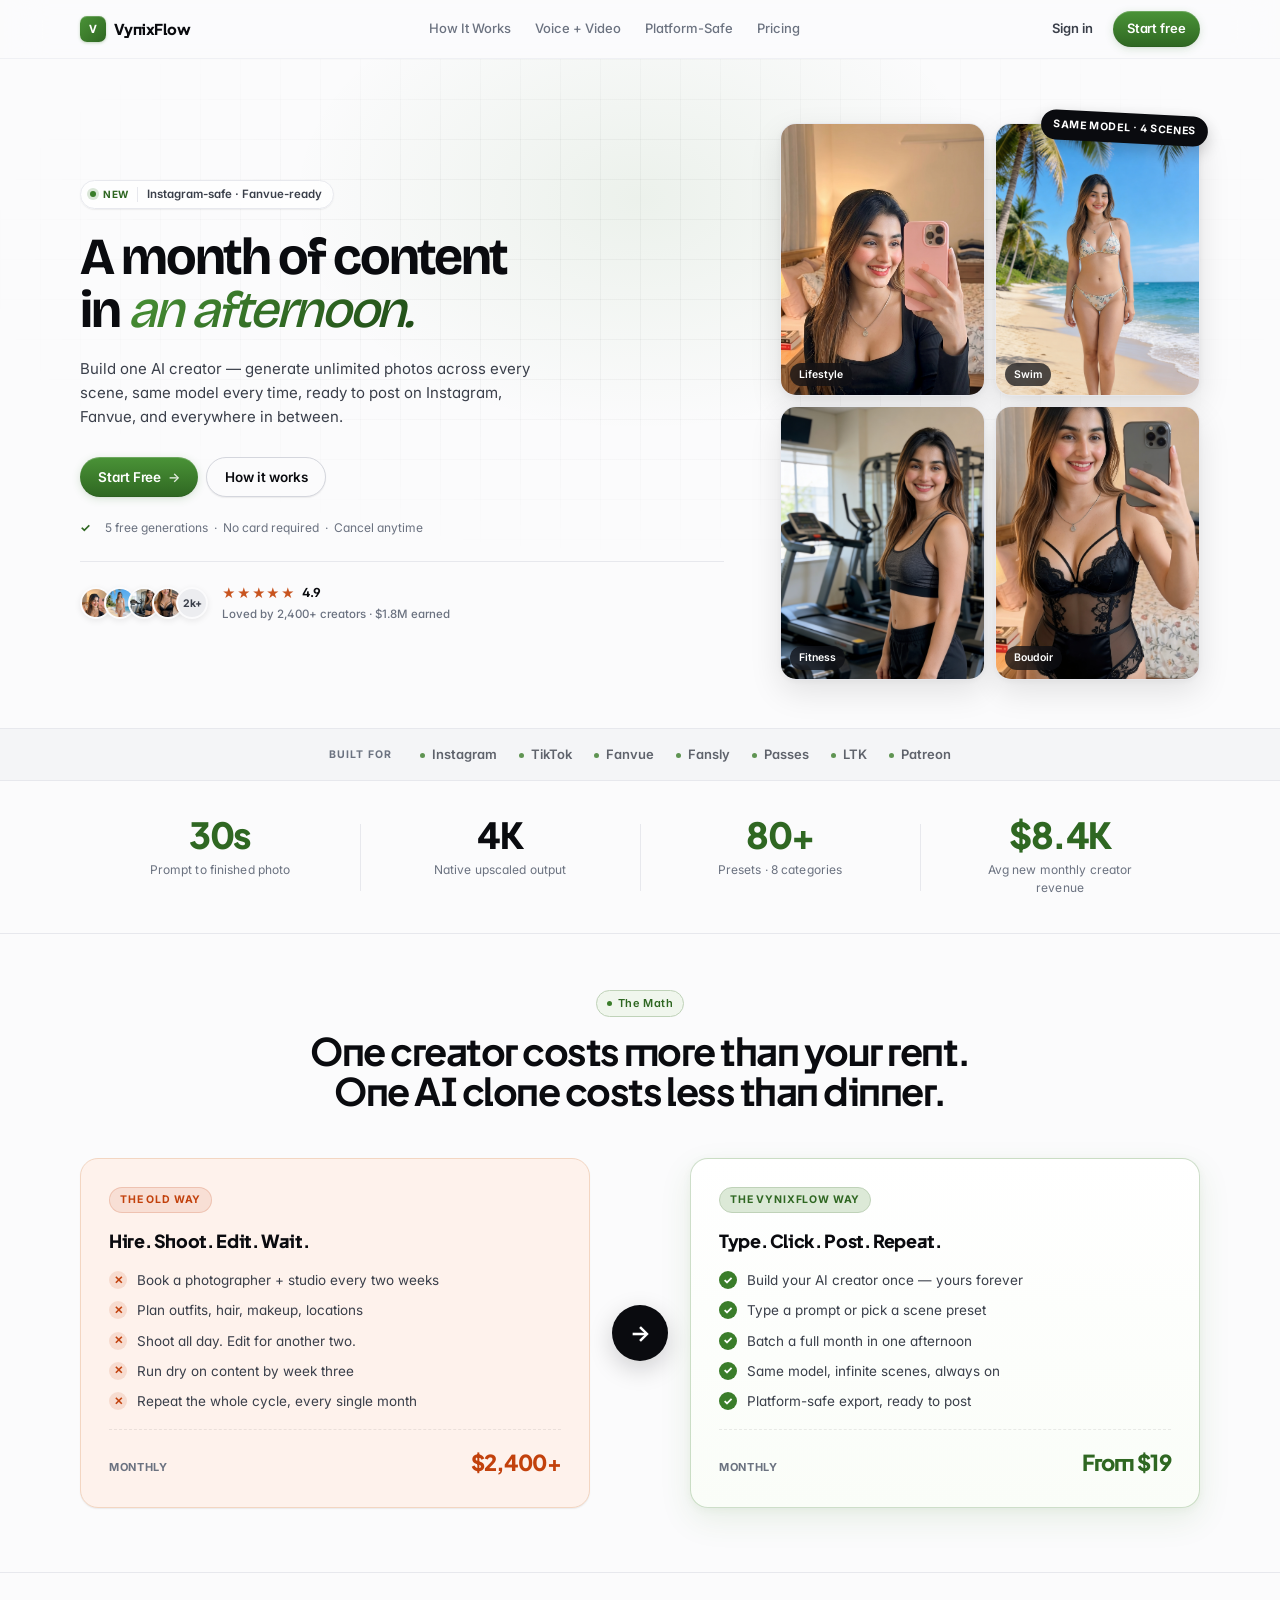
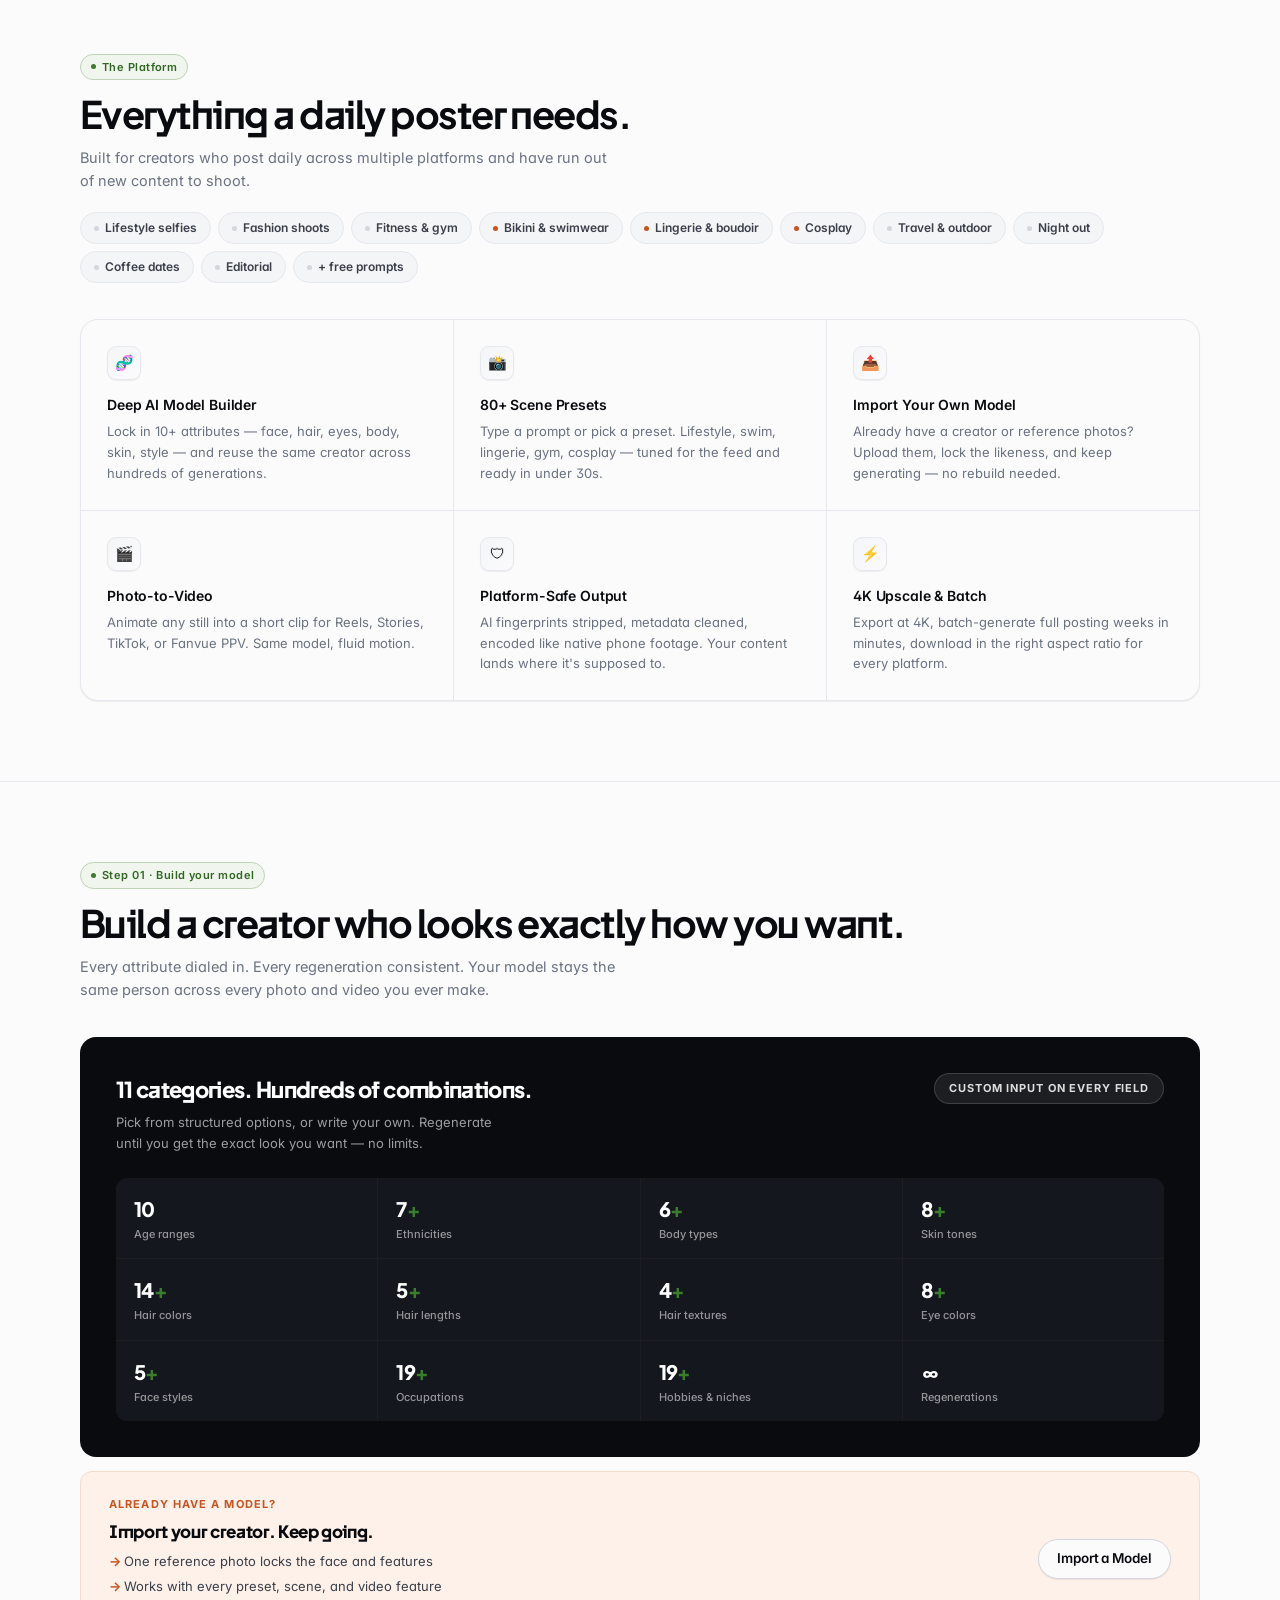
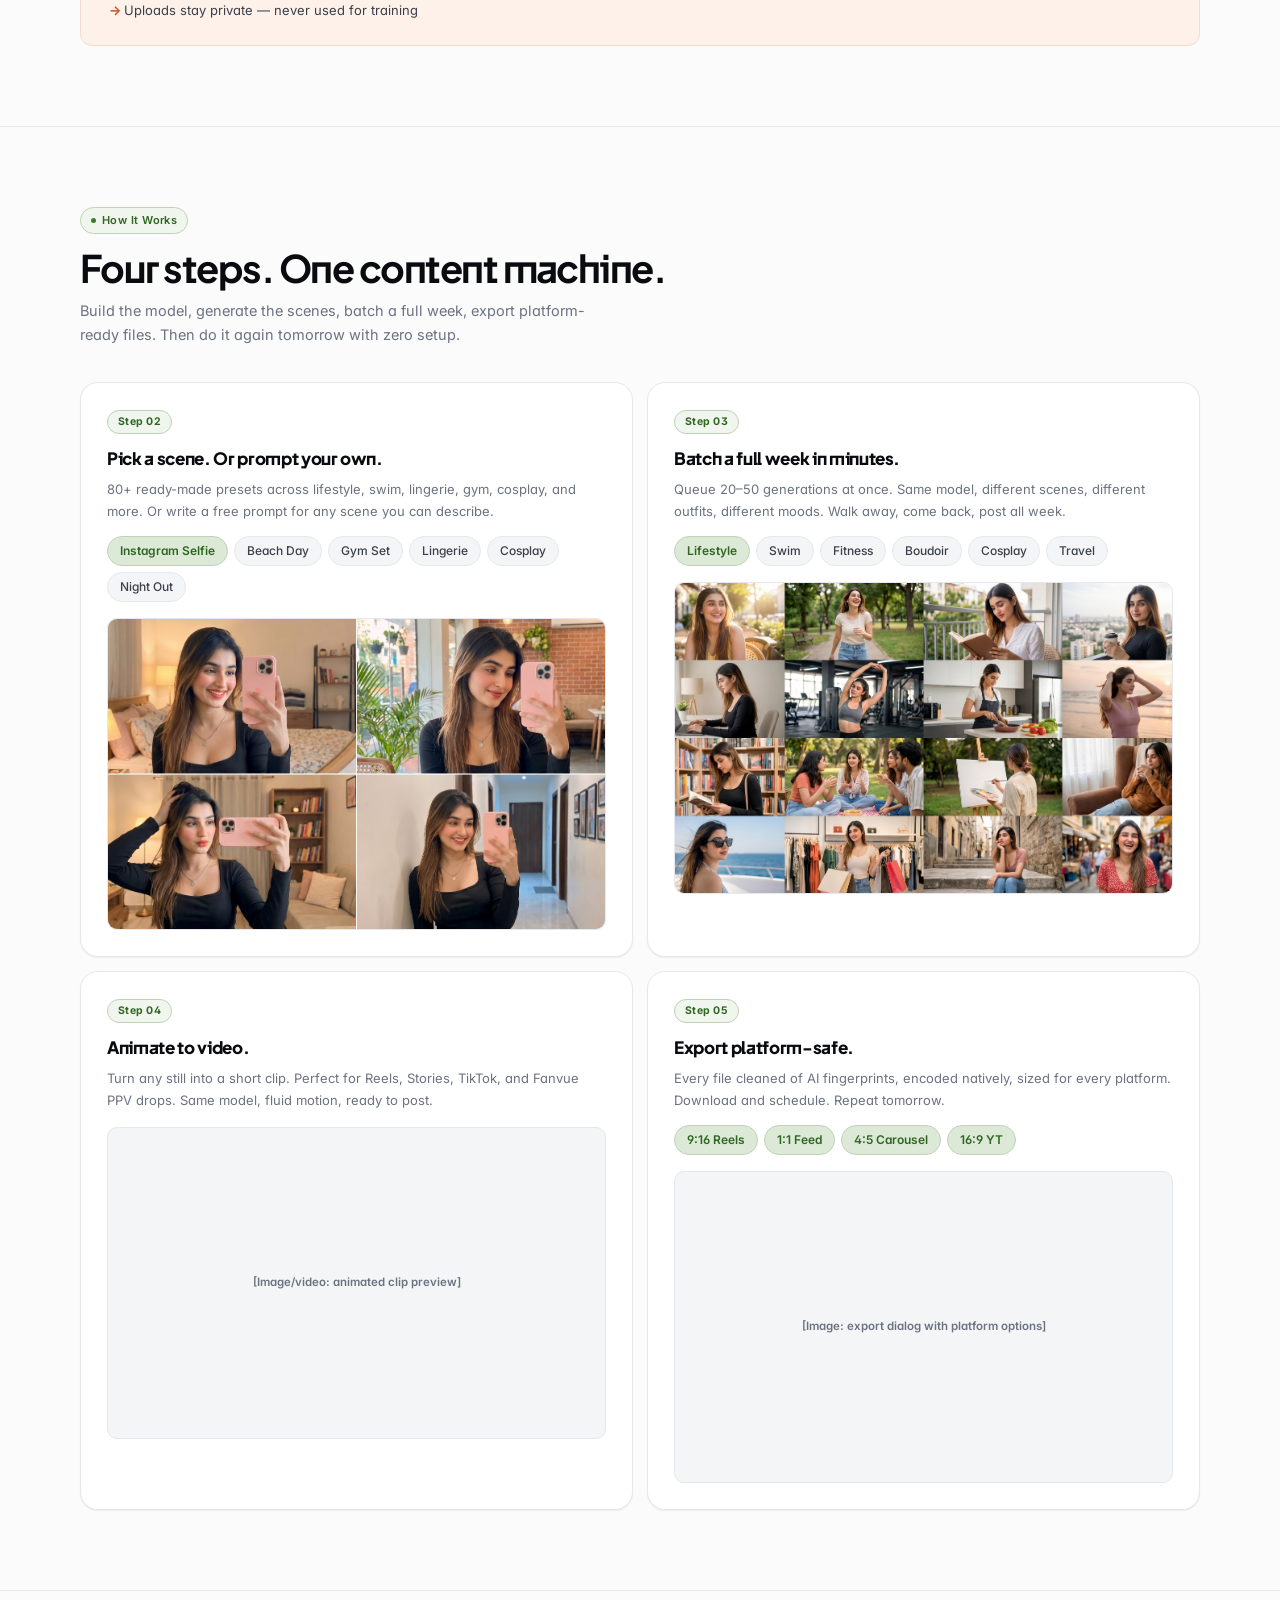
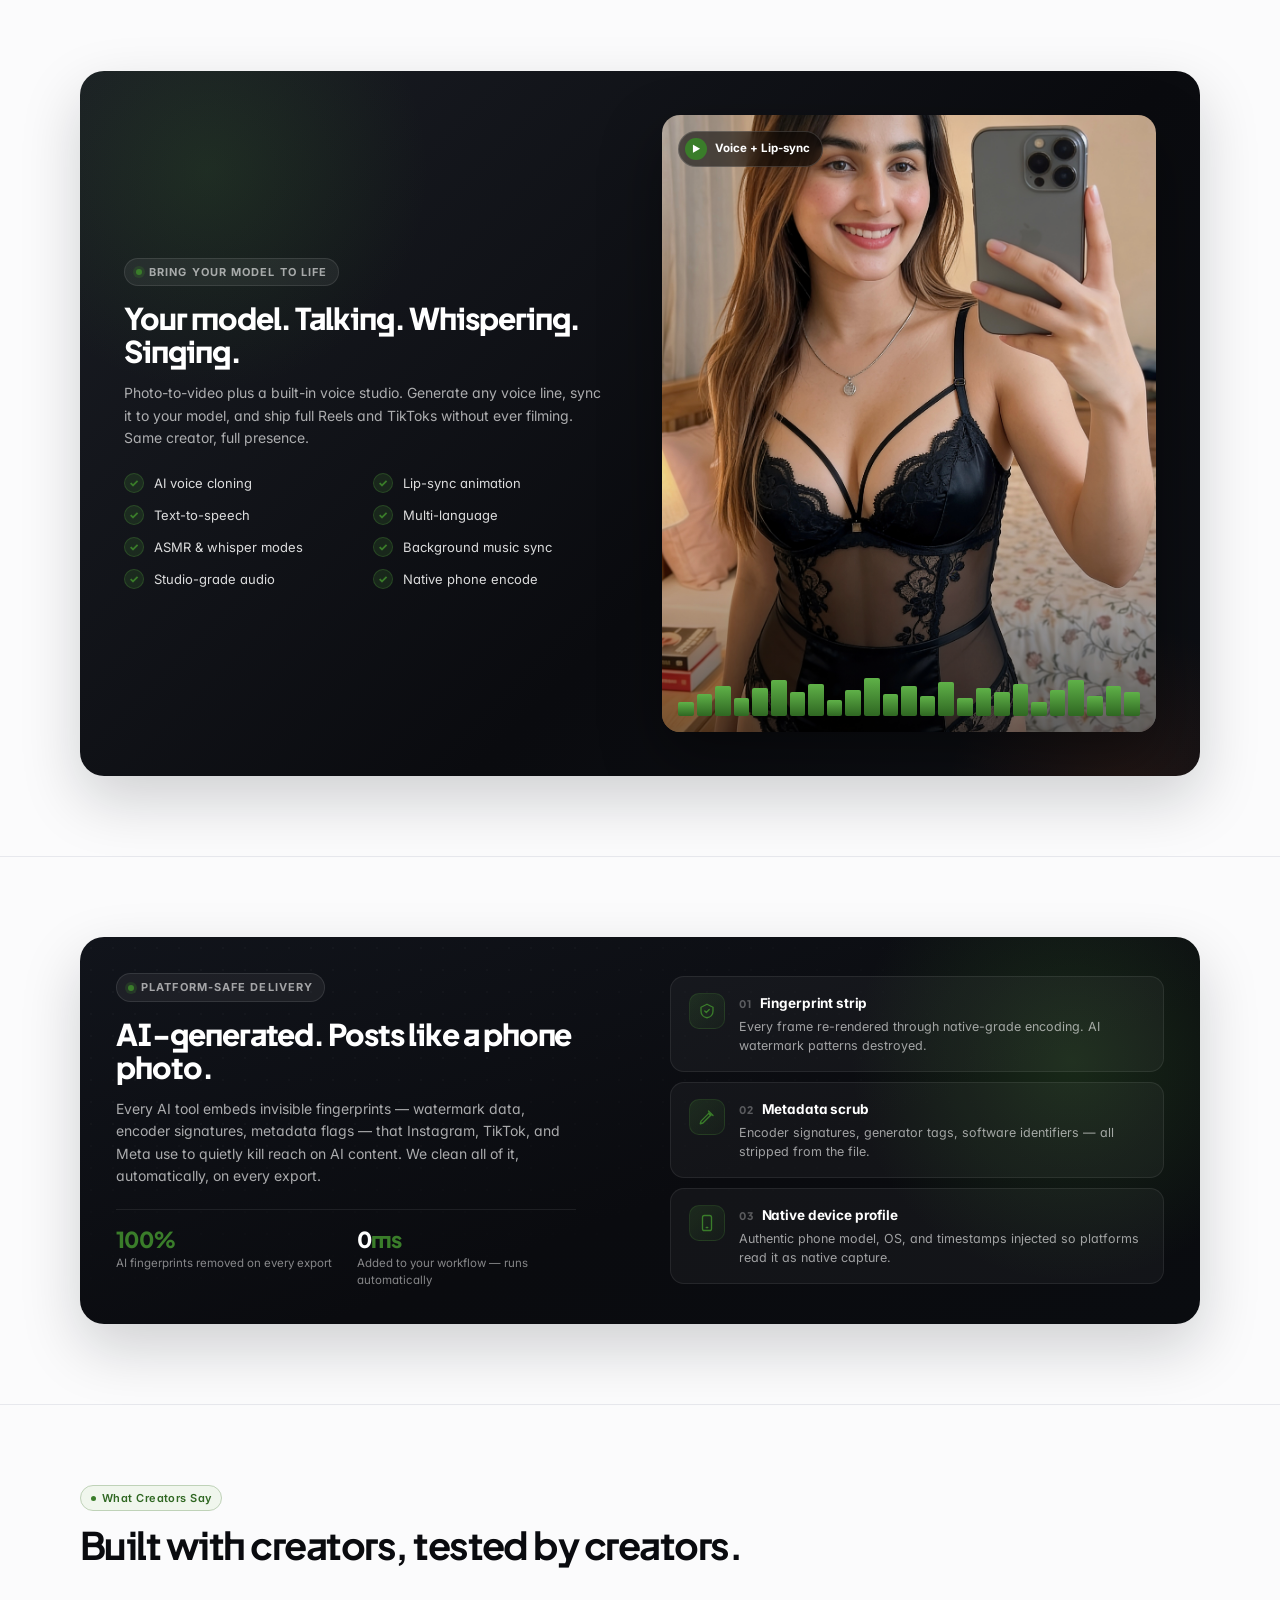
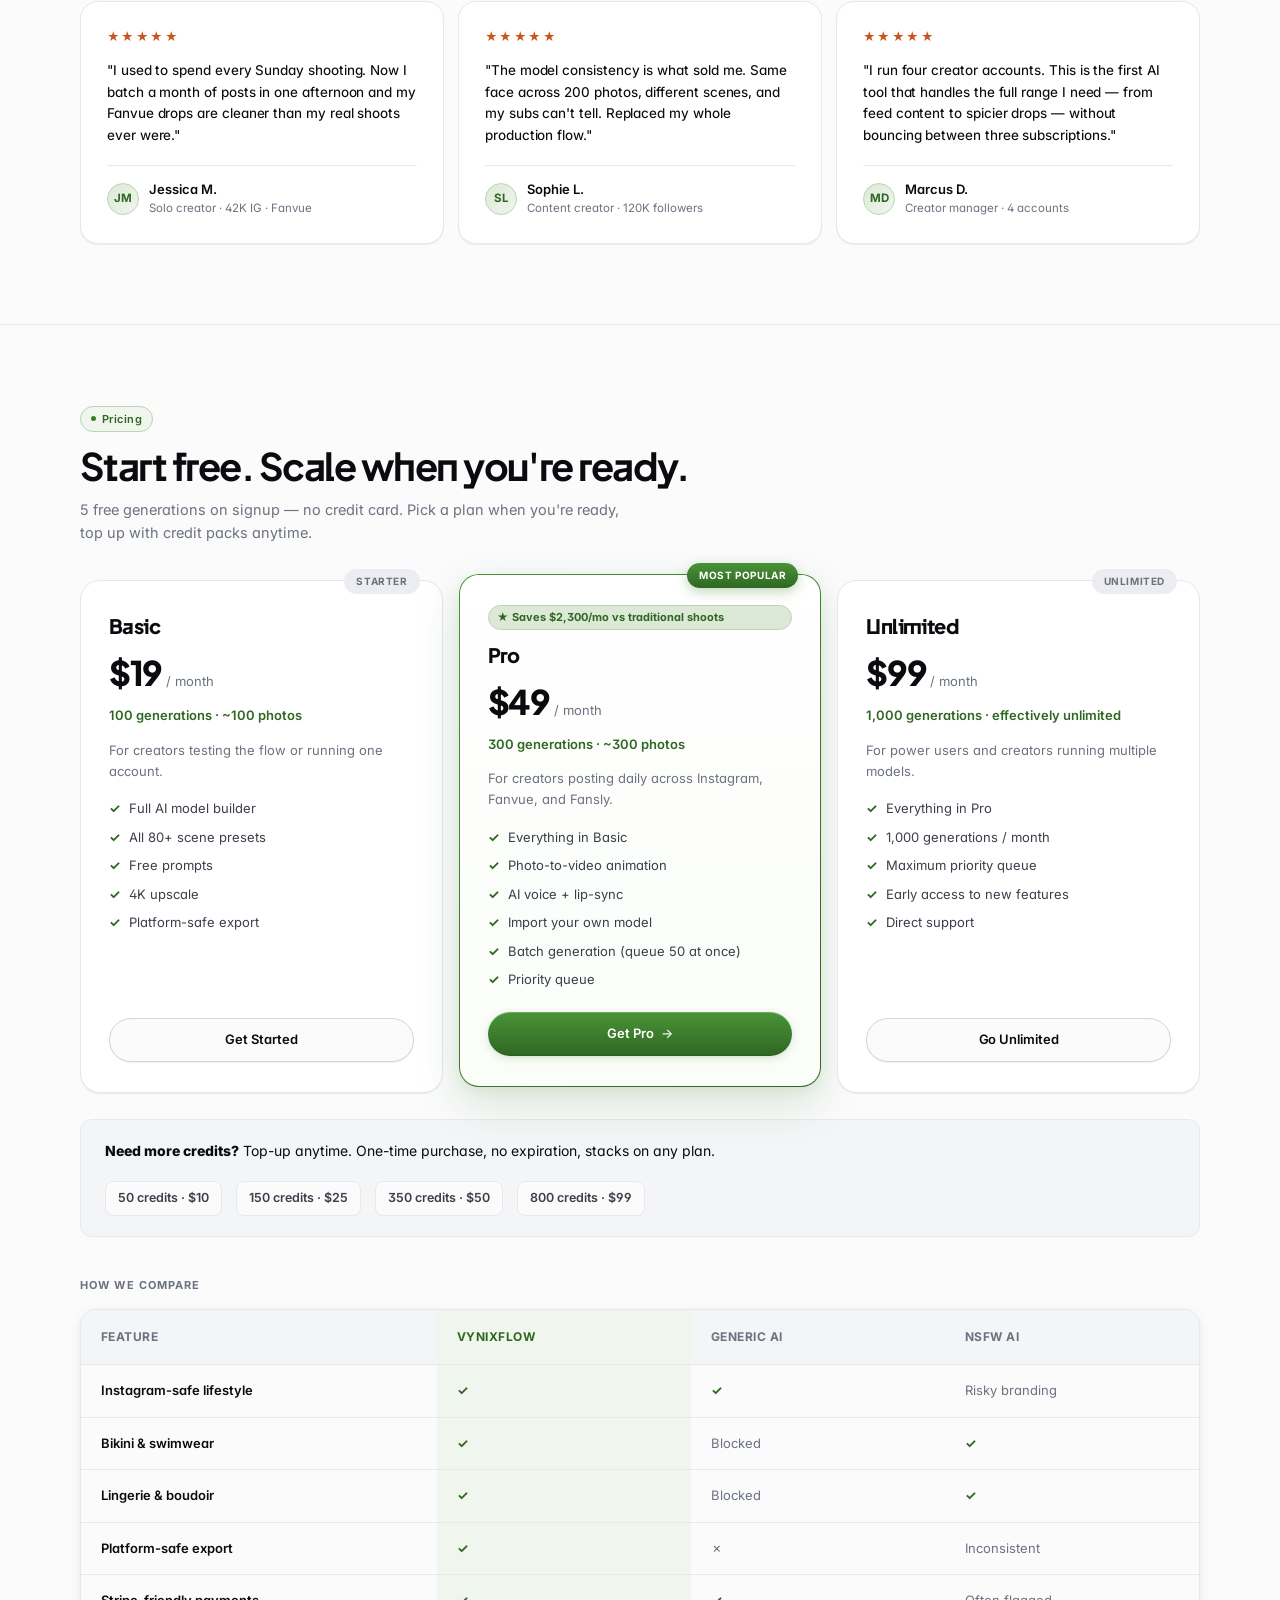
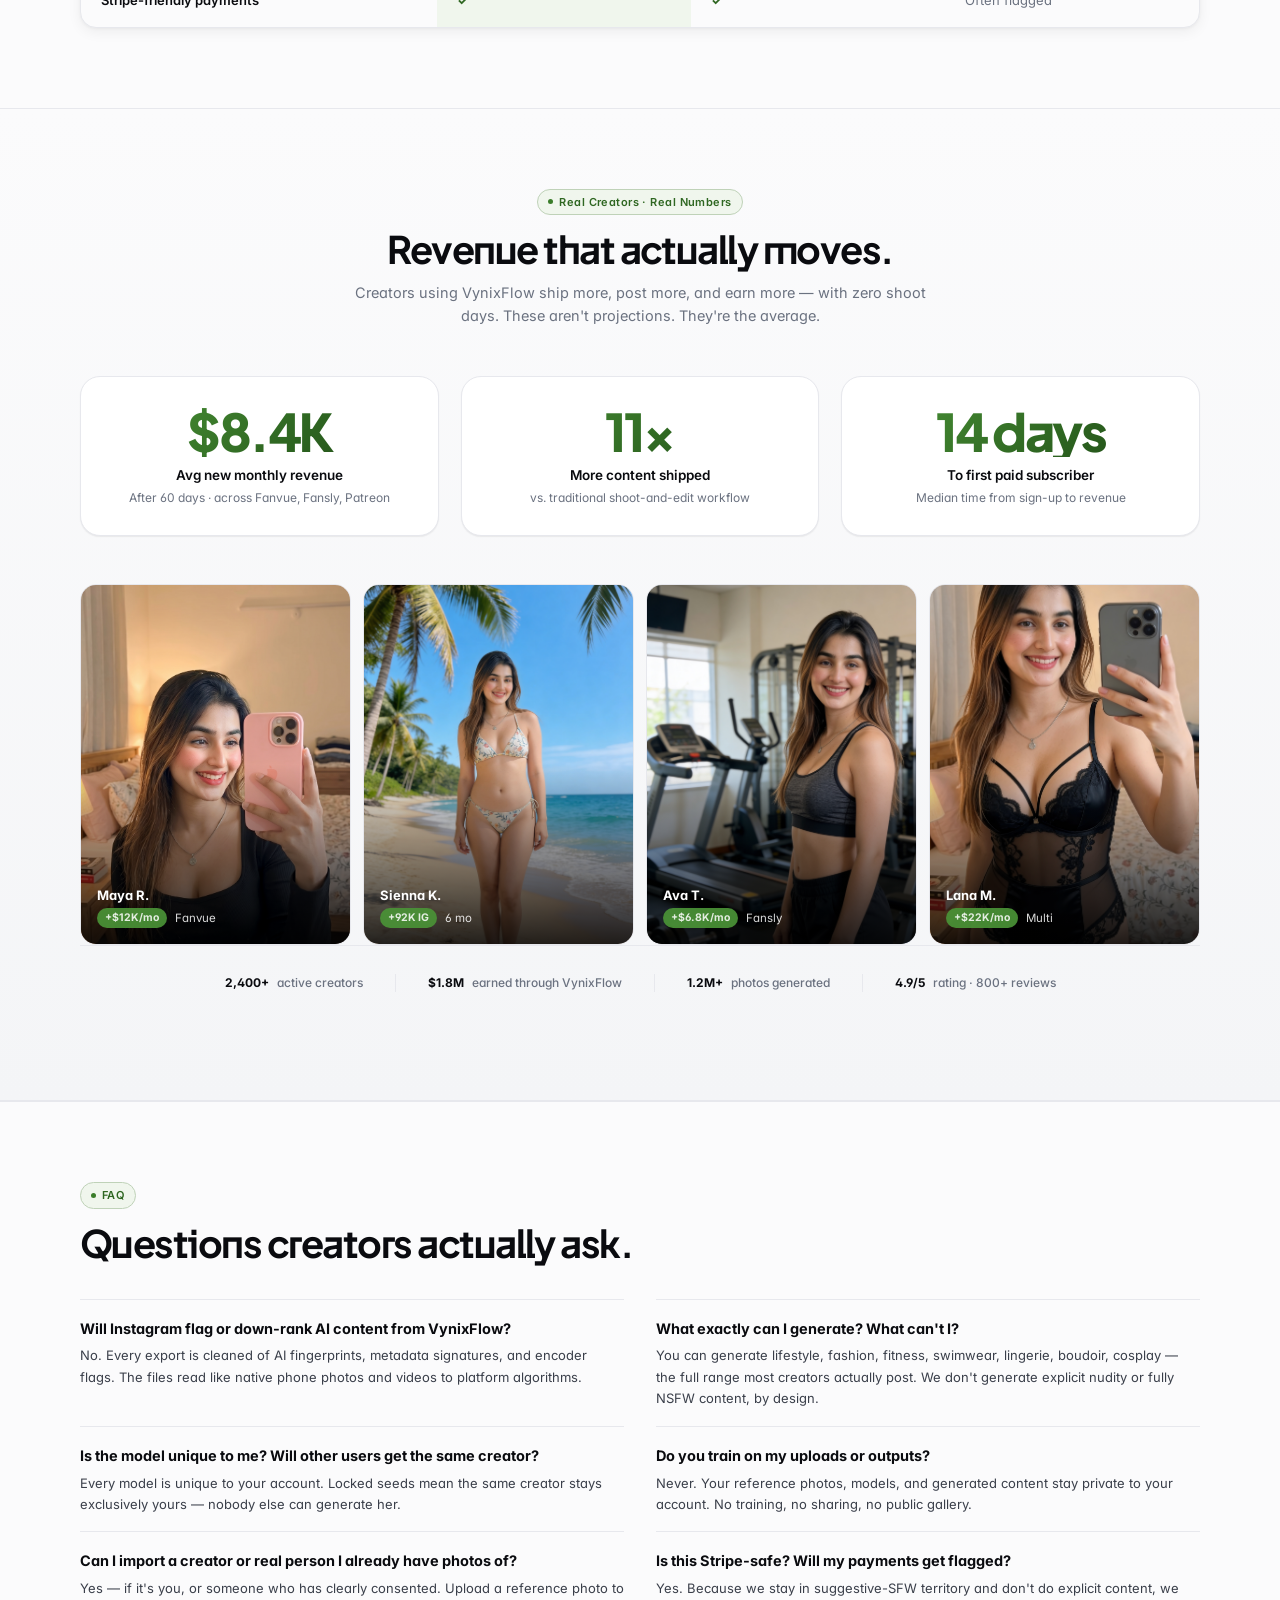
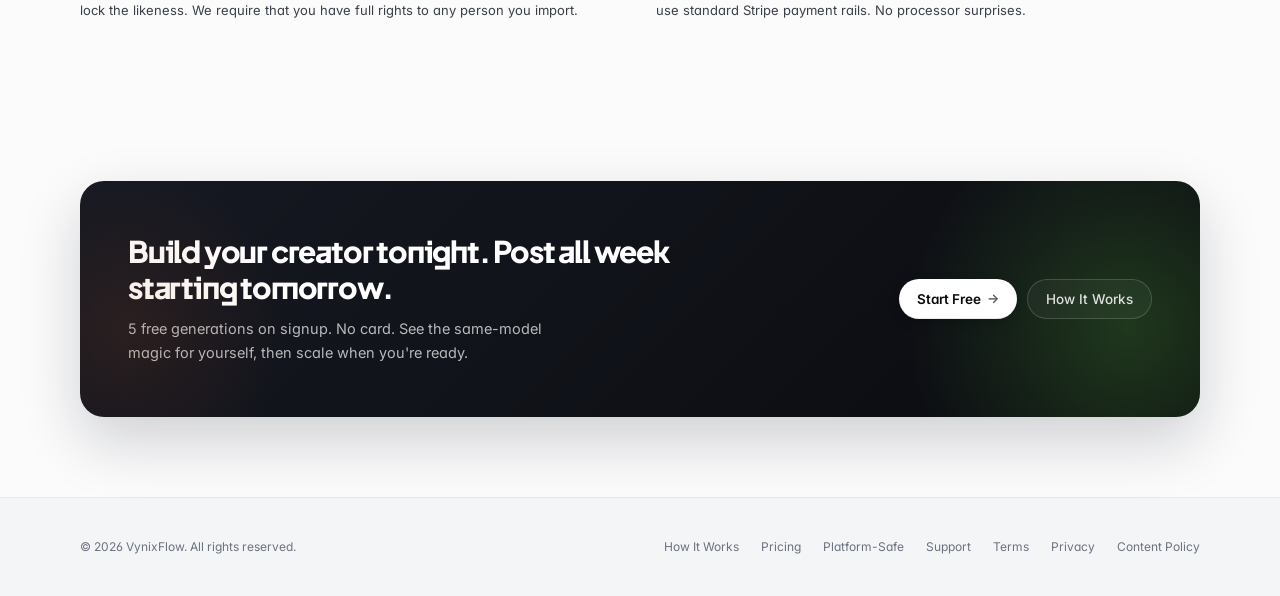
==== commit 0095392e: "Remove floating mobile CTA and fix italic 'an afternoon' clipping - Drop floating-cta entirely (HTML" ====
--- a/index.html
+++ b/index.html
@@ -108,7 +108,7 @@
     .hero-label::before { content: ""; width: 6px; height: 6px; border-radius: 50%; background: var(--neon); box-shadow: 0 0 0 3px rgba(58,125,42,0.18); }
     .hero-label-tag { font-size: 10px; font-weight: 700; letter-spacing: 0.06em; text-transform: uppercase; color: var(--neon-dark); padding-right: 8px; border-right: 1px solid var(--border); margin-right: 2px; }
     .hero-title { font-family: "Bricolage Grotesque", sans-serif; font-size: 52px; line-height: 1.02; letter-spacing: -0.045em; color: var(--text); margin-bottom: 20px; }
-    .hero-title .hero-highlight { background: linear-gradient(135deg, #4a9337 0%, var(--neon-dark) 60%, #1f4a16 100%); -webkit-background-clip: text; background-clip: text; -webkit-text-fill-color: transparent; font-style: italic; font-weight: 500; }
+    .hero-title .hero-highlight { background: linear-gradient(135deg, #4a9337 0%, var(--neon-dark) 60%, #1f4a16 100%); -webkit-background-clip: text; background-clip: text; -webkit-text-fill-color: transparent; font-style: italic; font-weight: 500; white-space: nowrap; padding-right: 0.08em; }
     .hero-sub { font-size: 15px; line-height: 1.6; color: var(--text-2); max-width: 480px; margin-bottom: 28px; }
     .hero-actions { display: flex; gap: 8px; flex-wrap: wrap; margin-bottom: 22px; align-items: center; }
     .hero-microproof { display: flex; align-items: center; gap: 14px; font-size: 12px; color: var(--text-3); flex-wrap: wrap; }
@@ -413,12 +413,6 @@
     .trust-item strong { color: var(--text); font-weight: 700; }
     .trust-divider { width: 1px; height: 18px; background: var(--border); }
 
-    /* FLOATING MOBILE CTA */
-    .floating-cta { display: none; position: fixed; bottom: 16px; left: 16px; right: 16px; z-index: 40; background: linear-gradient(180deg, #4a9337 0%, var(--neon-dark) 100%); color: #fff; padding: 14px 20px; border-radius: 999px; font-size: 14px; font-weight: 700; align-items: center; justify-content: center; gap: 8px; box-shadow: 0 8px 32px rgba(58,125,42,0.4), 0 4px 12px rgba(0,0,0,0.15); transform: translateY(120%); transition: transform 0.3s cubic-bezier(0.4, 0, 0.2, 1); }
-    .floating-cta.show { transform: translateY(0); }
-    .floating-cta .arrow { transition: transform var(--t); }
-    .floating-cta:active .arrow { transform: translateX(3px); }
-
     /* FOOTER */
     .footer { padding: 40px 0; border-top: 1px solid var(--border); background: var(--surface); font-size: 12px; color: var(--text-3); }
     .footer-inner { display: flex; justify-content: space-between; align-items: center; gap: 24px; flex-wrap: wrap; }
@@ -714,9 +708,6 @@
       .hero-rating-stars-icons { font-size: 12px; }
       .hero-rating-score { font-size: 12px; }
       .hero-rating-label { font-size: 11px; }
-
-      /* FLOATING CTA — show on mobile only */
-      .floating-cta { display: inline-flex; }
 
       /* FOOTER */
       .footer { padding: 32px 0; }
@@ -1472,10 +1463,6 @@
     </div>
   </footer>
 
-  <a class="floating-cta" id="floatingCta" href="vynixflow-auth.html">
-    Start Free — 5 Generations <span class="arrow">→</span>
-  </a>
-
   <script>
     (function () {
       var btn = document.getElementById('navMenuBtn');
@@ -1498,25 +1485,6 @@
       });
     })();
 
-    // Floating mobile CTA — show after hero is scrolled past
-    (function () {
-      var cta = document.getElementById('floatingCta');
-      if (!cta) return;
-      var threshold = 600;
-      var ticking = false;
-      function update() {
-        if (window.scrollY > threshold && (window.innerHeight + window.scrollY) < (document.body.offsetHeight - 240)) {
-          cta.classList.add('show');
-        } else {
-          cta.classList.remove('show');
-        }
-        ticking = false;
-      }
-      window.addEventListener('scroll', function () {
-        if (!ticking) { window.requestAnimationFrame(update); ticking = true; }
-      }, { passive: true });
-    })();
-
     // Preset image mapping
     var presetImages = {
       'Instagram Selfie': 'selfie-4tile.jpeg',
